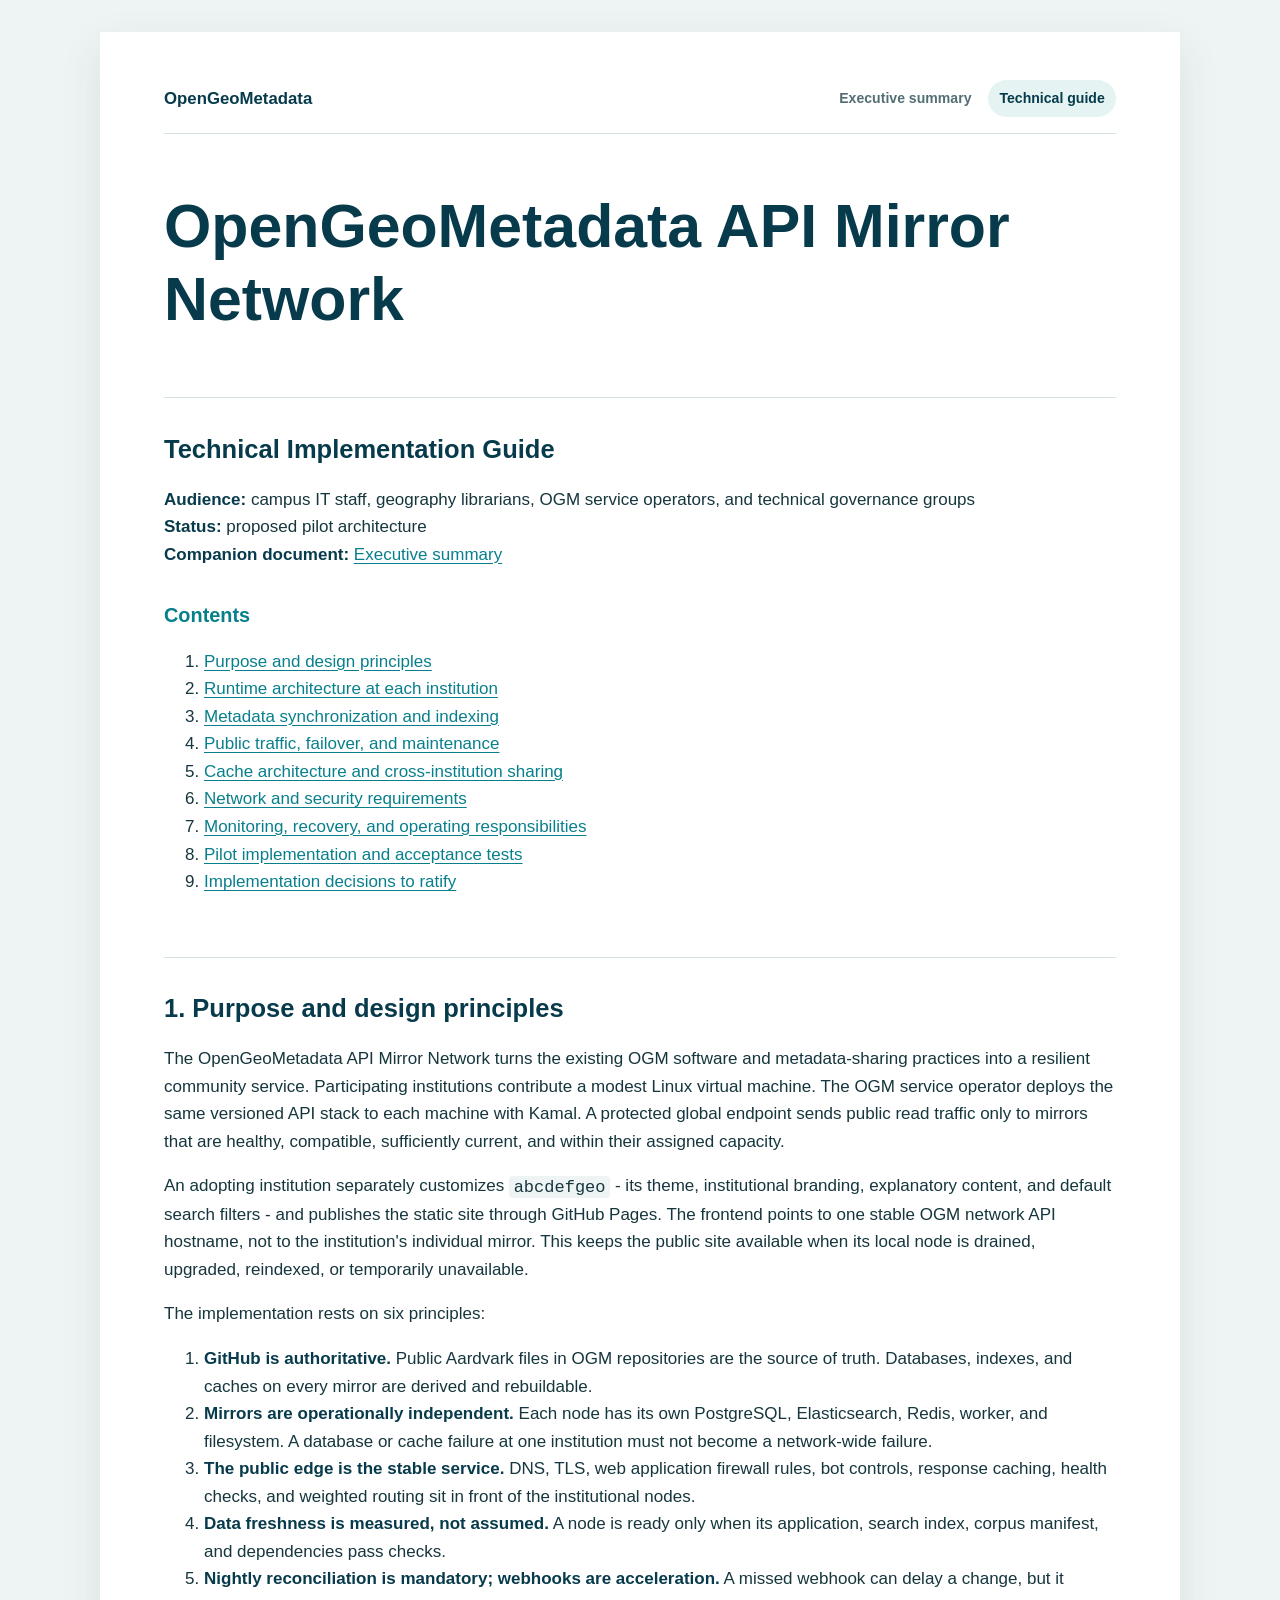
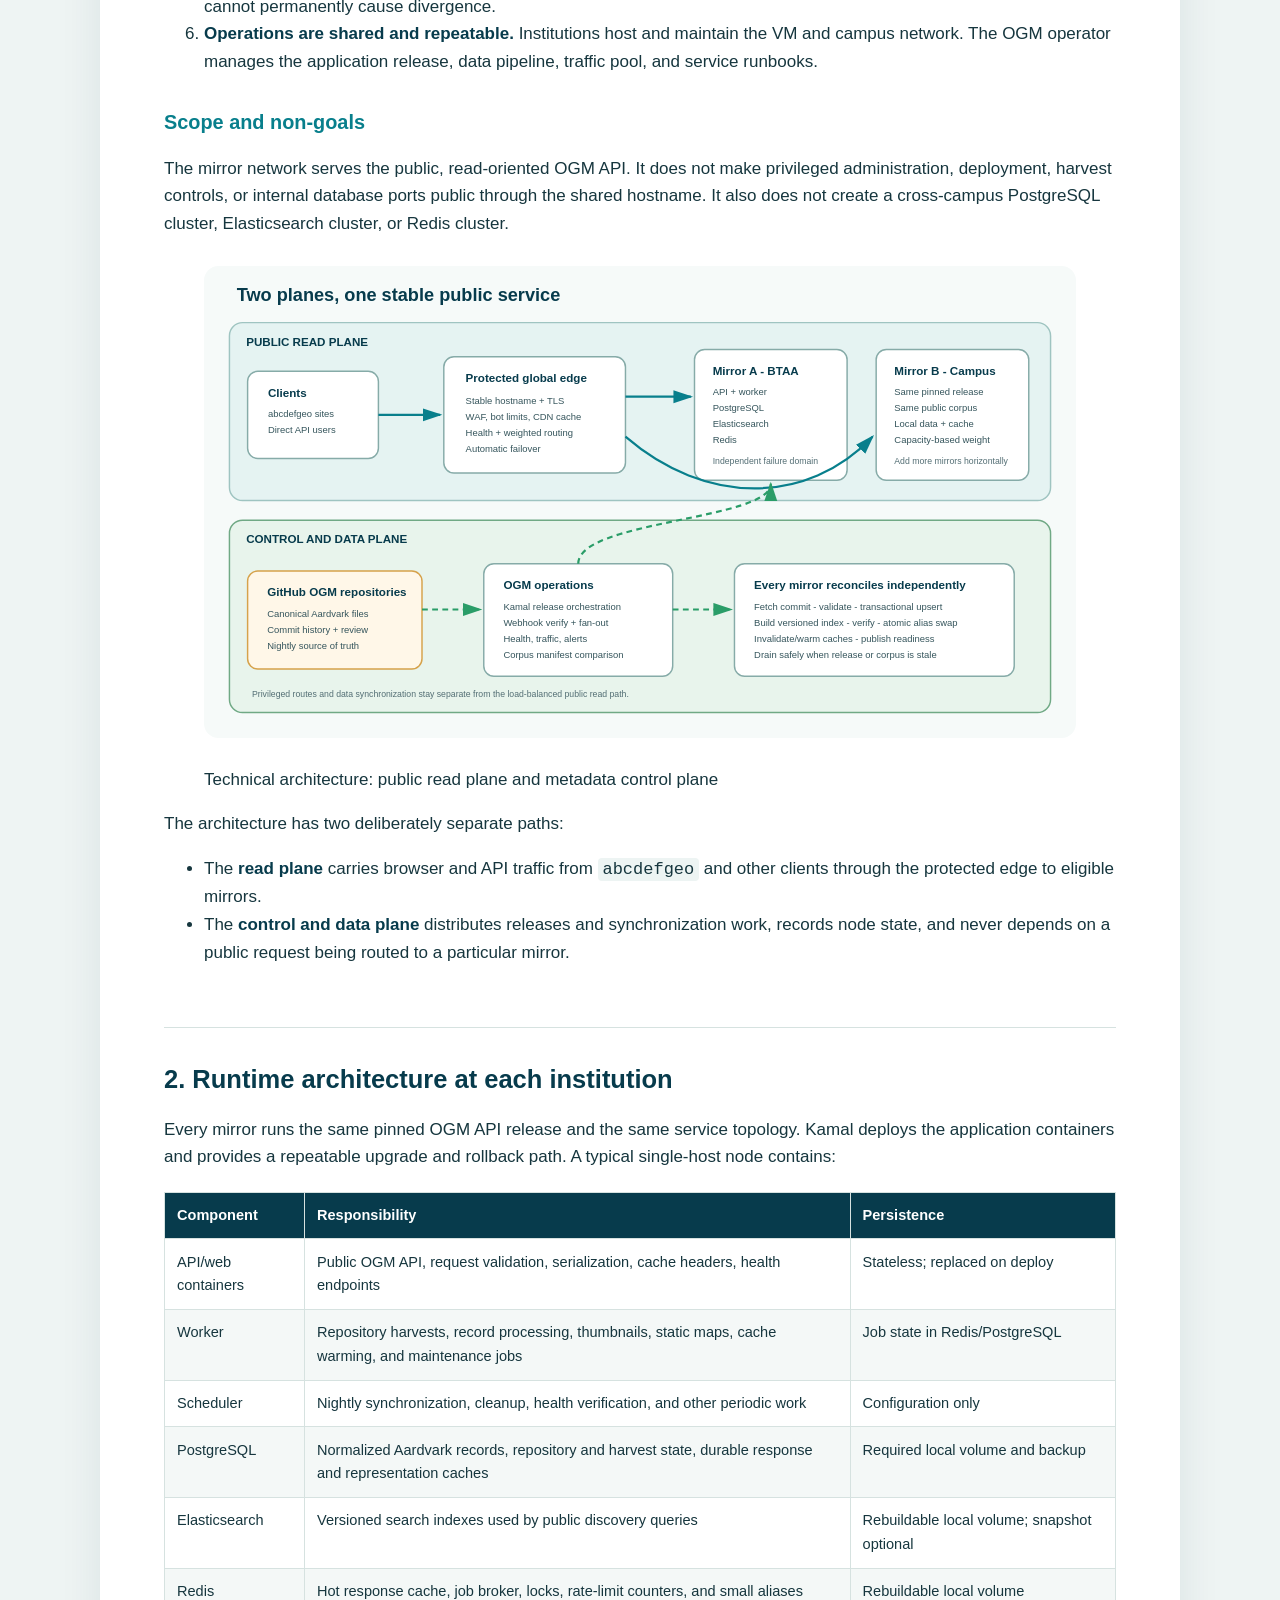
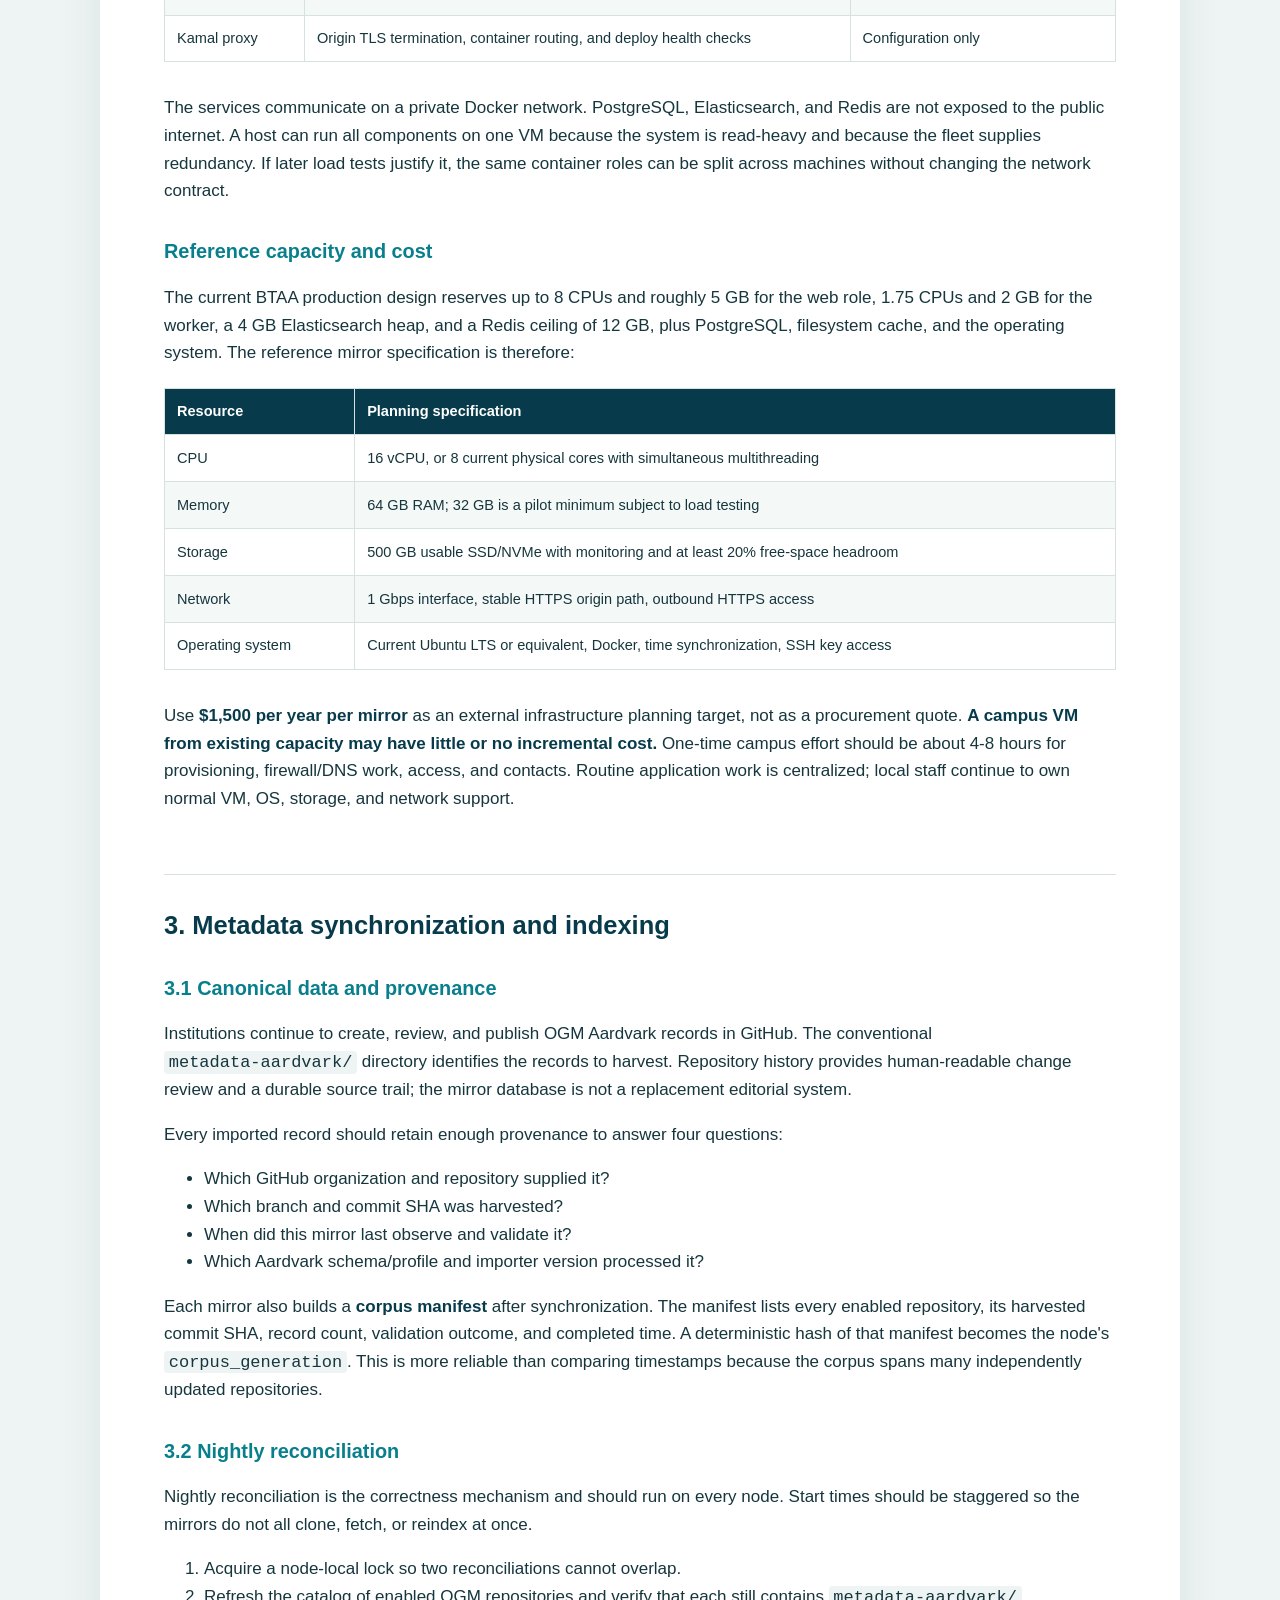
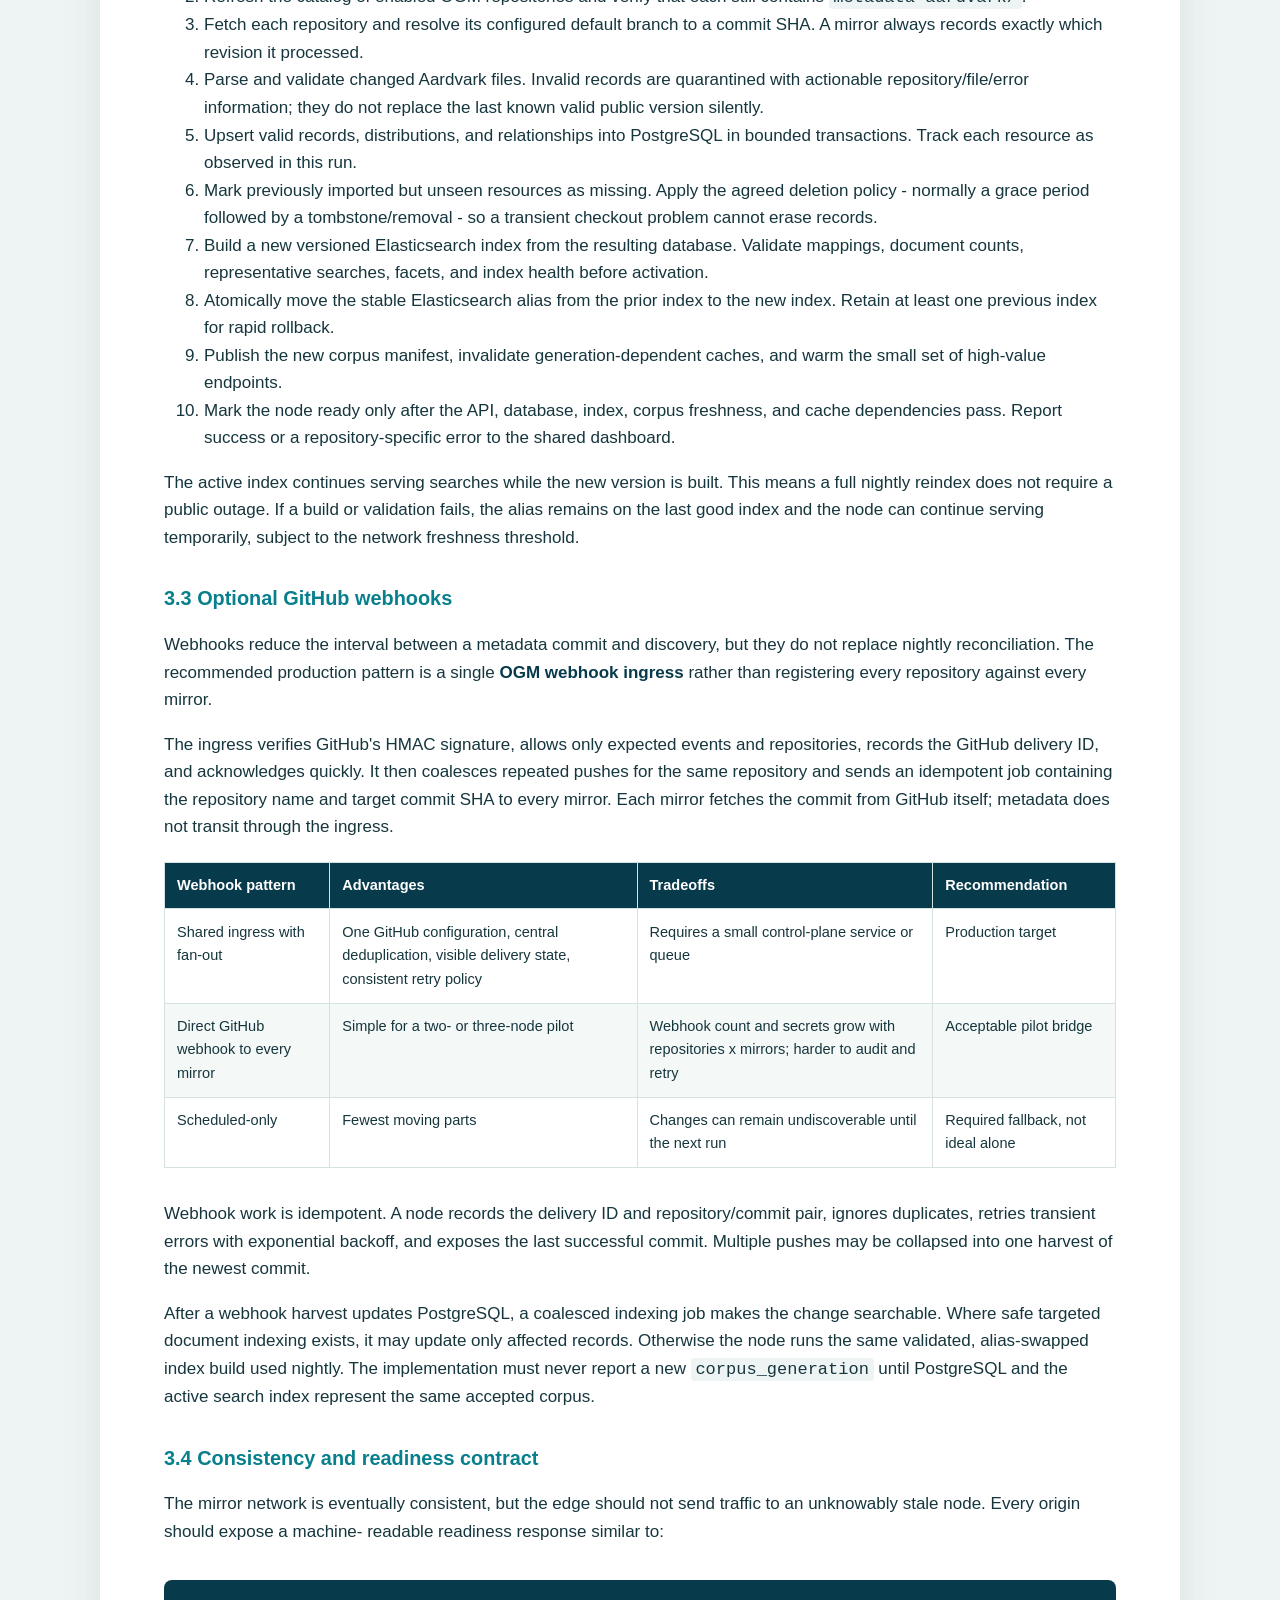
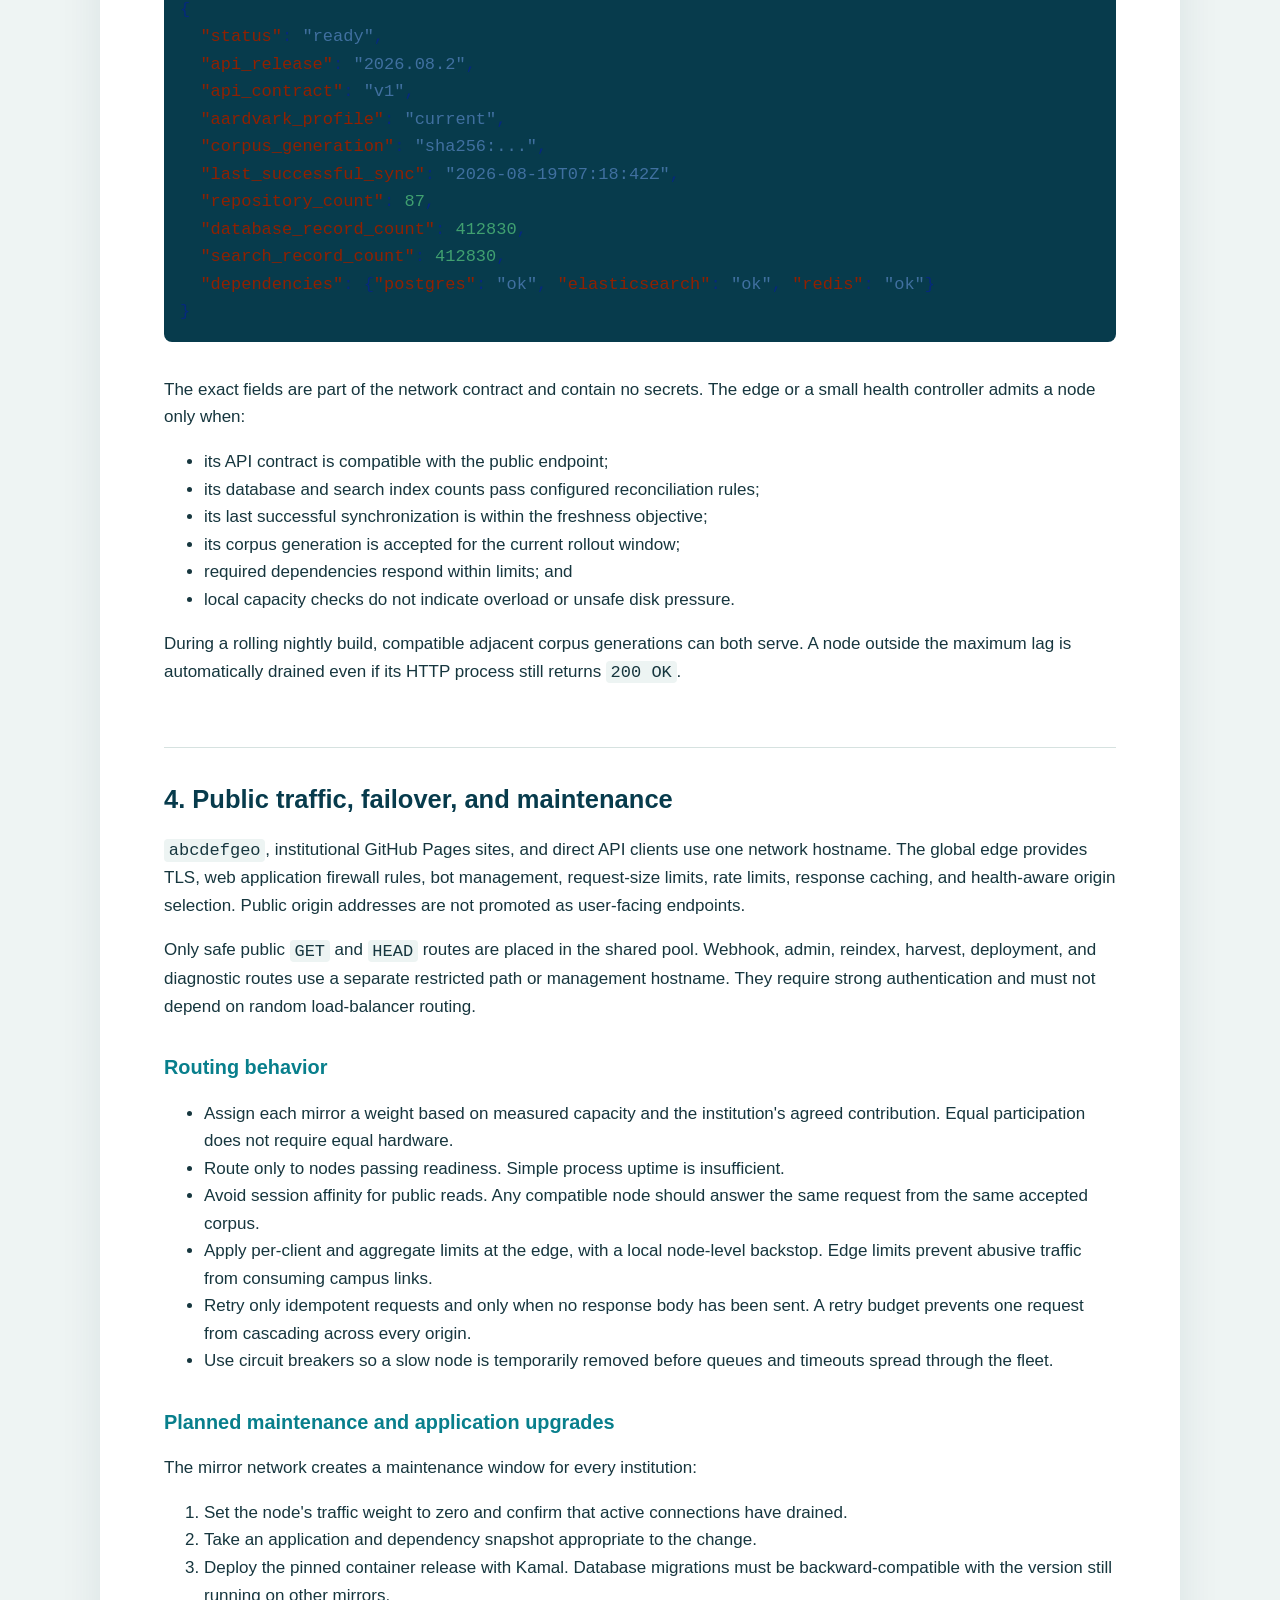
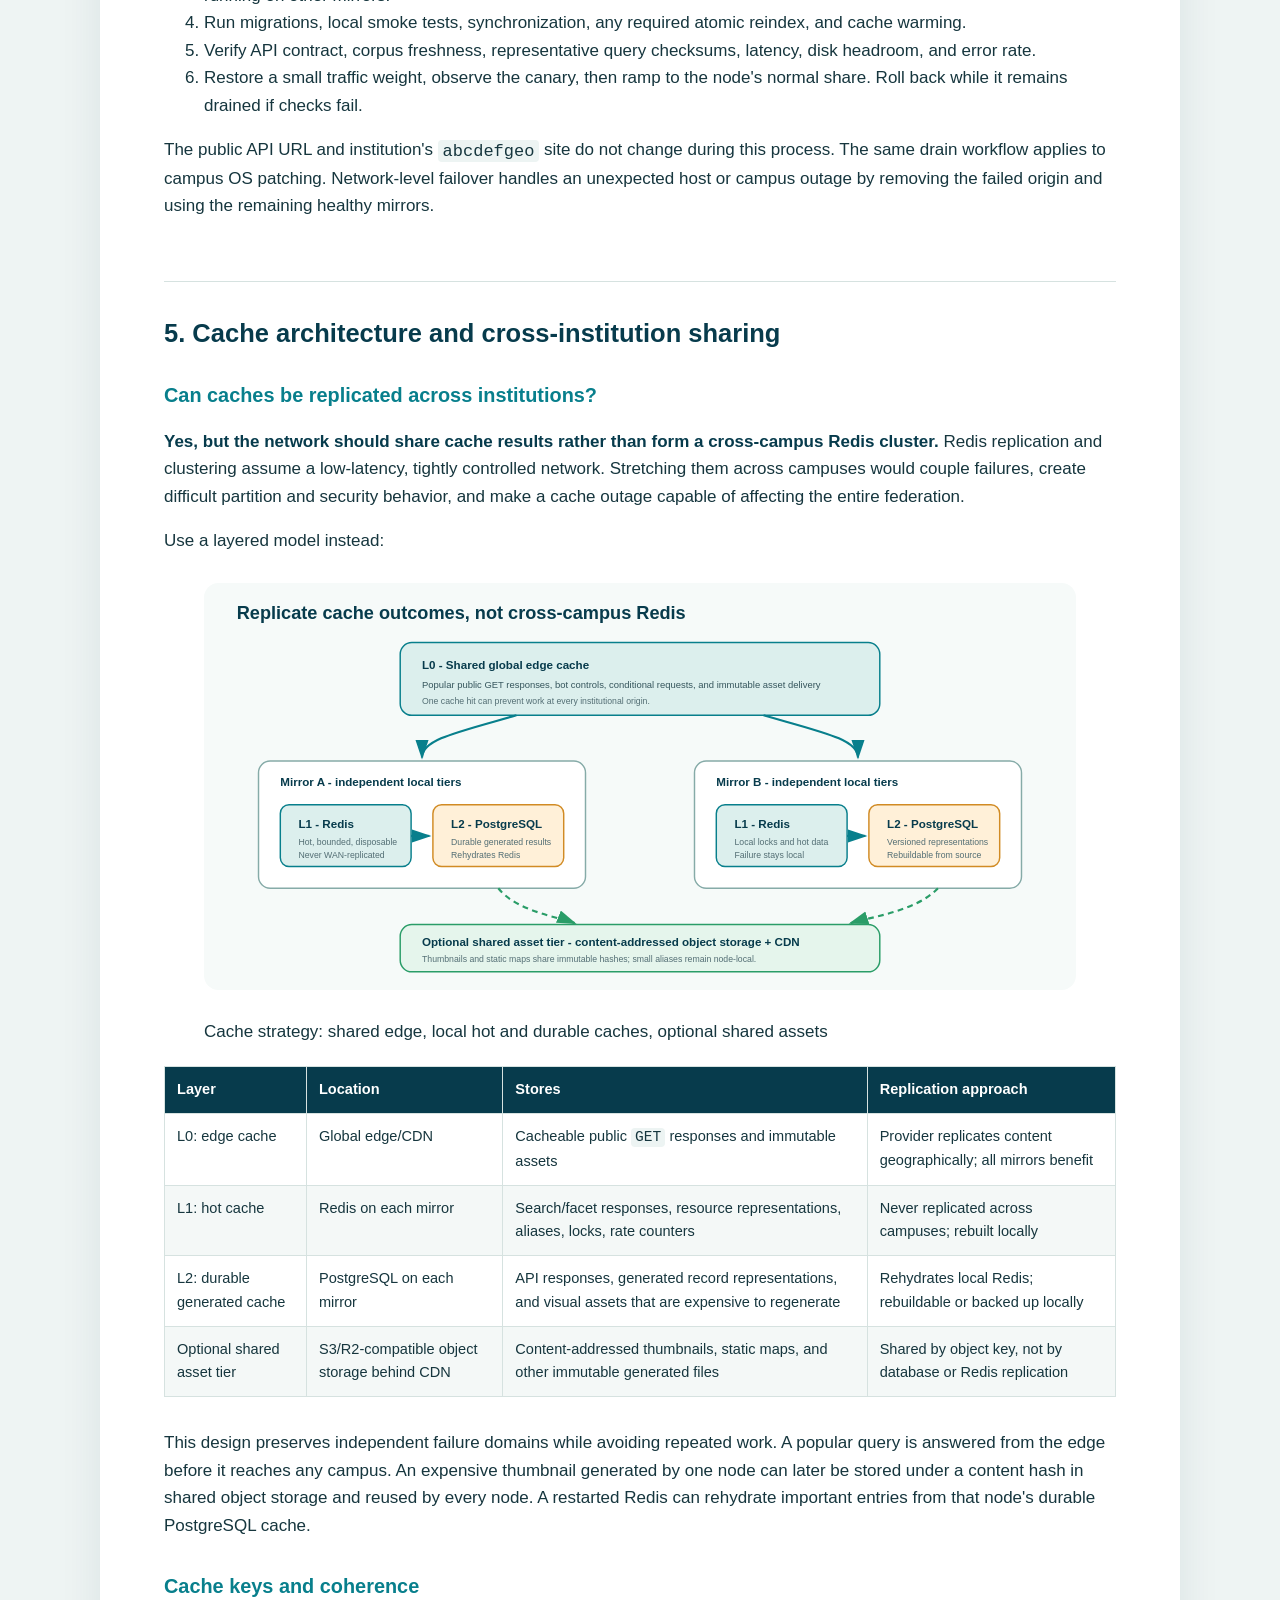
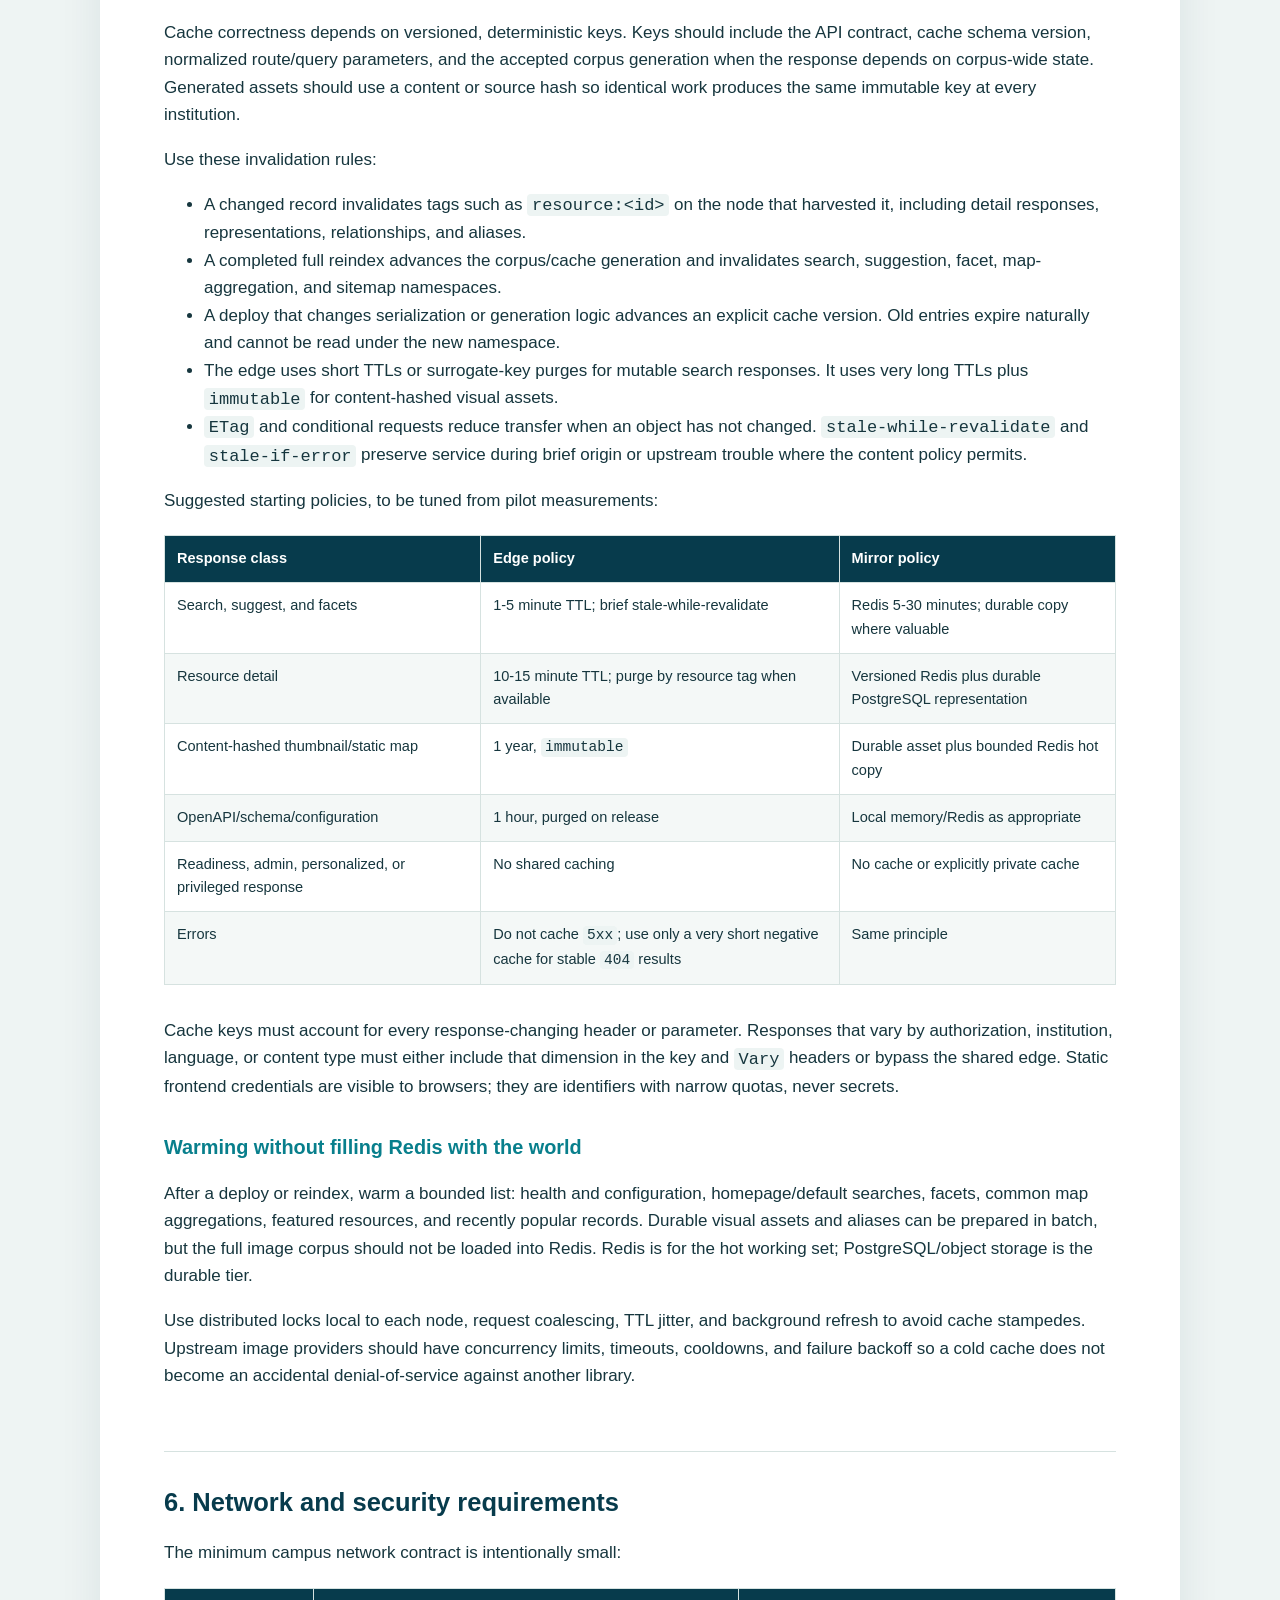
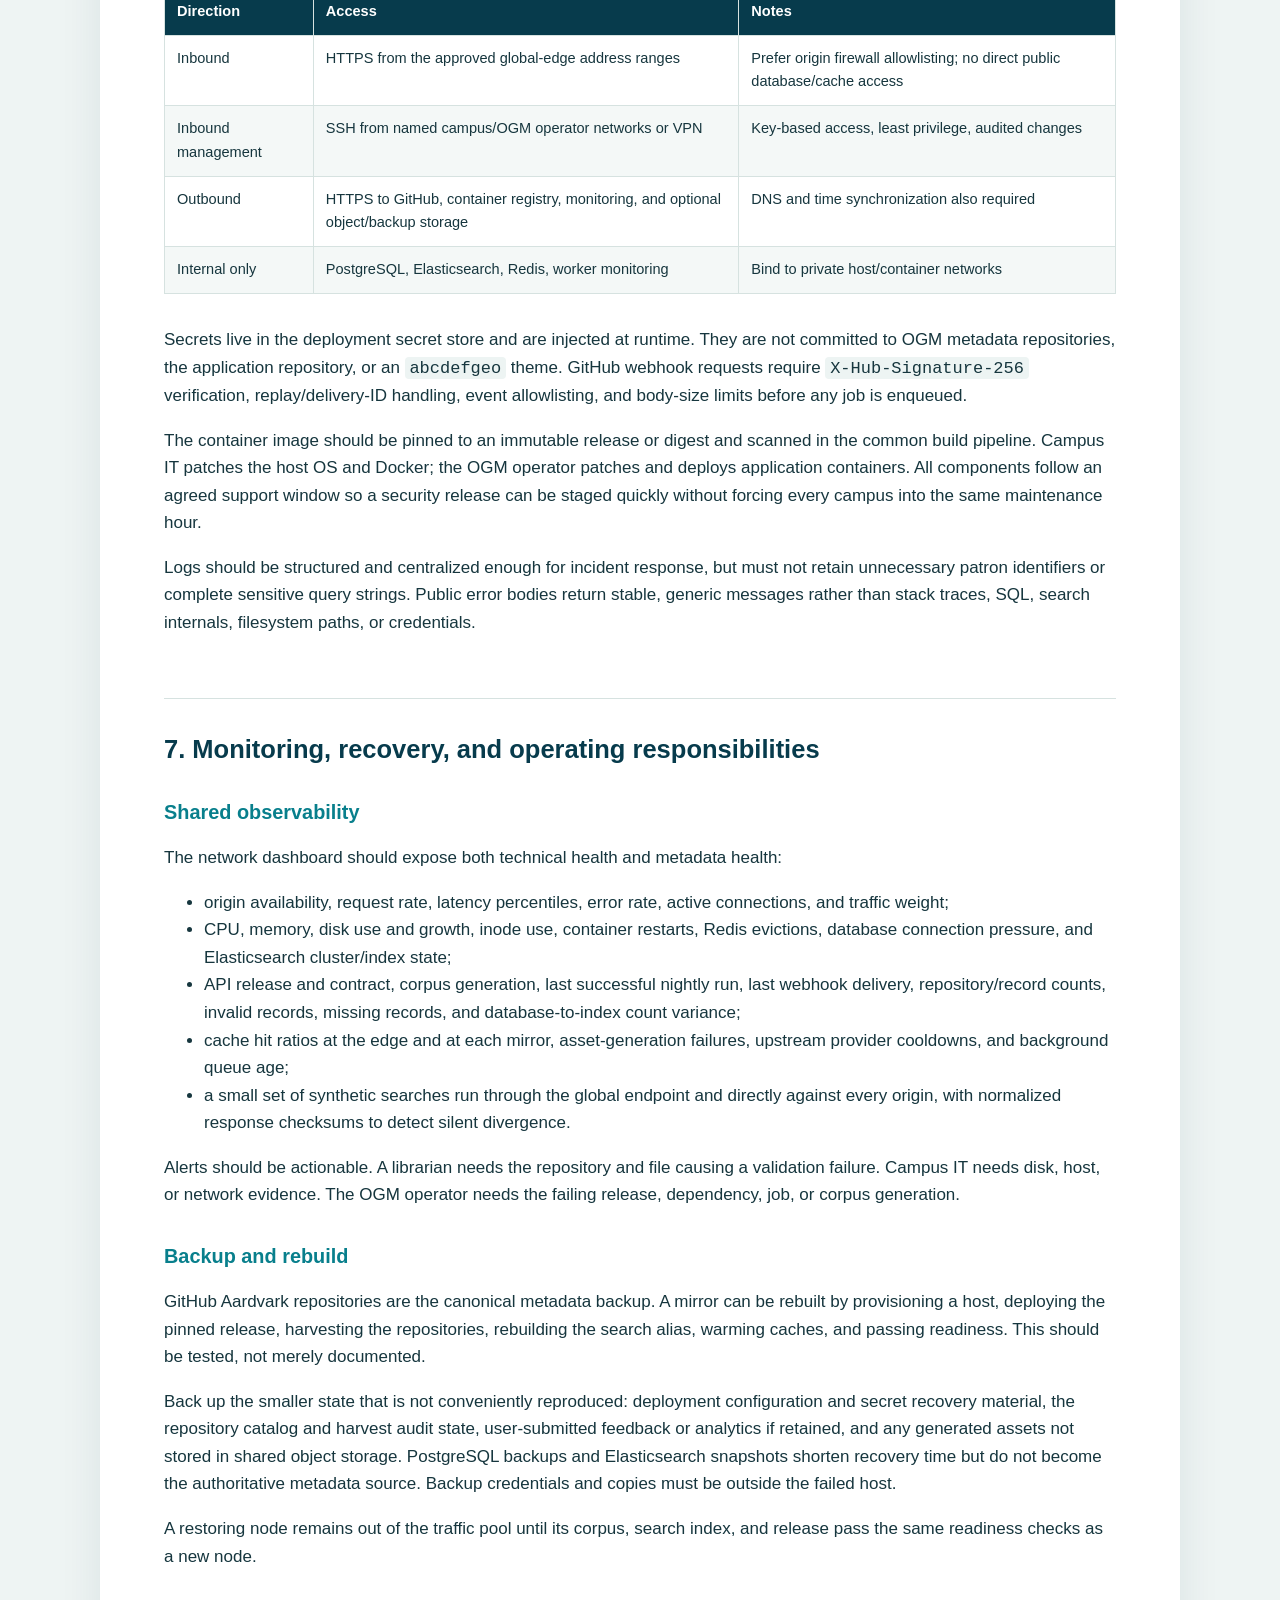
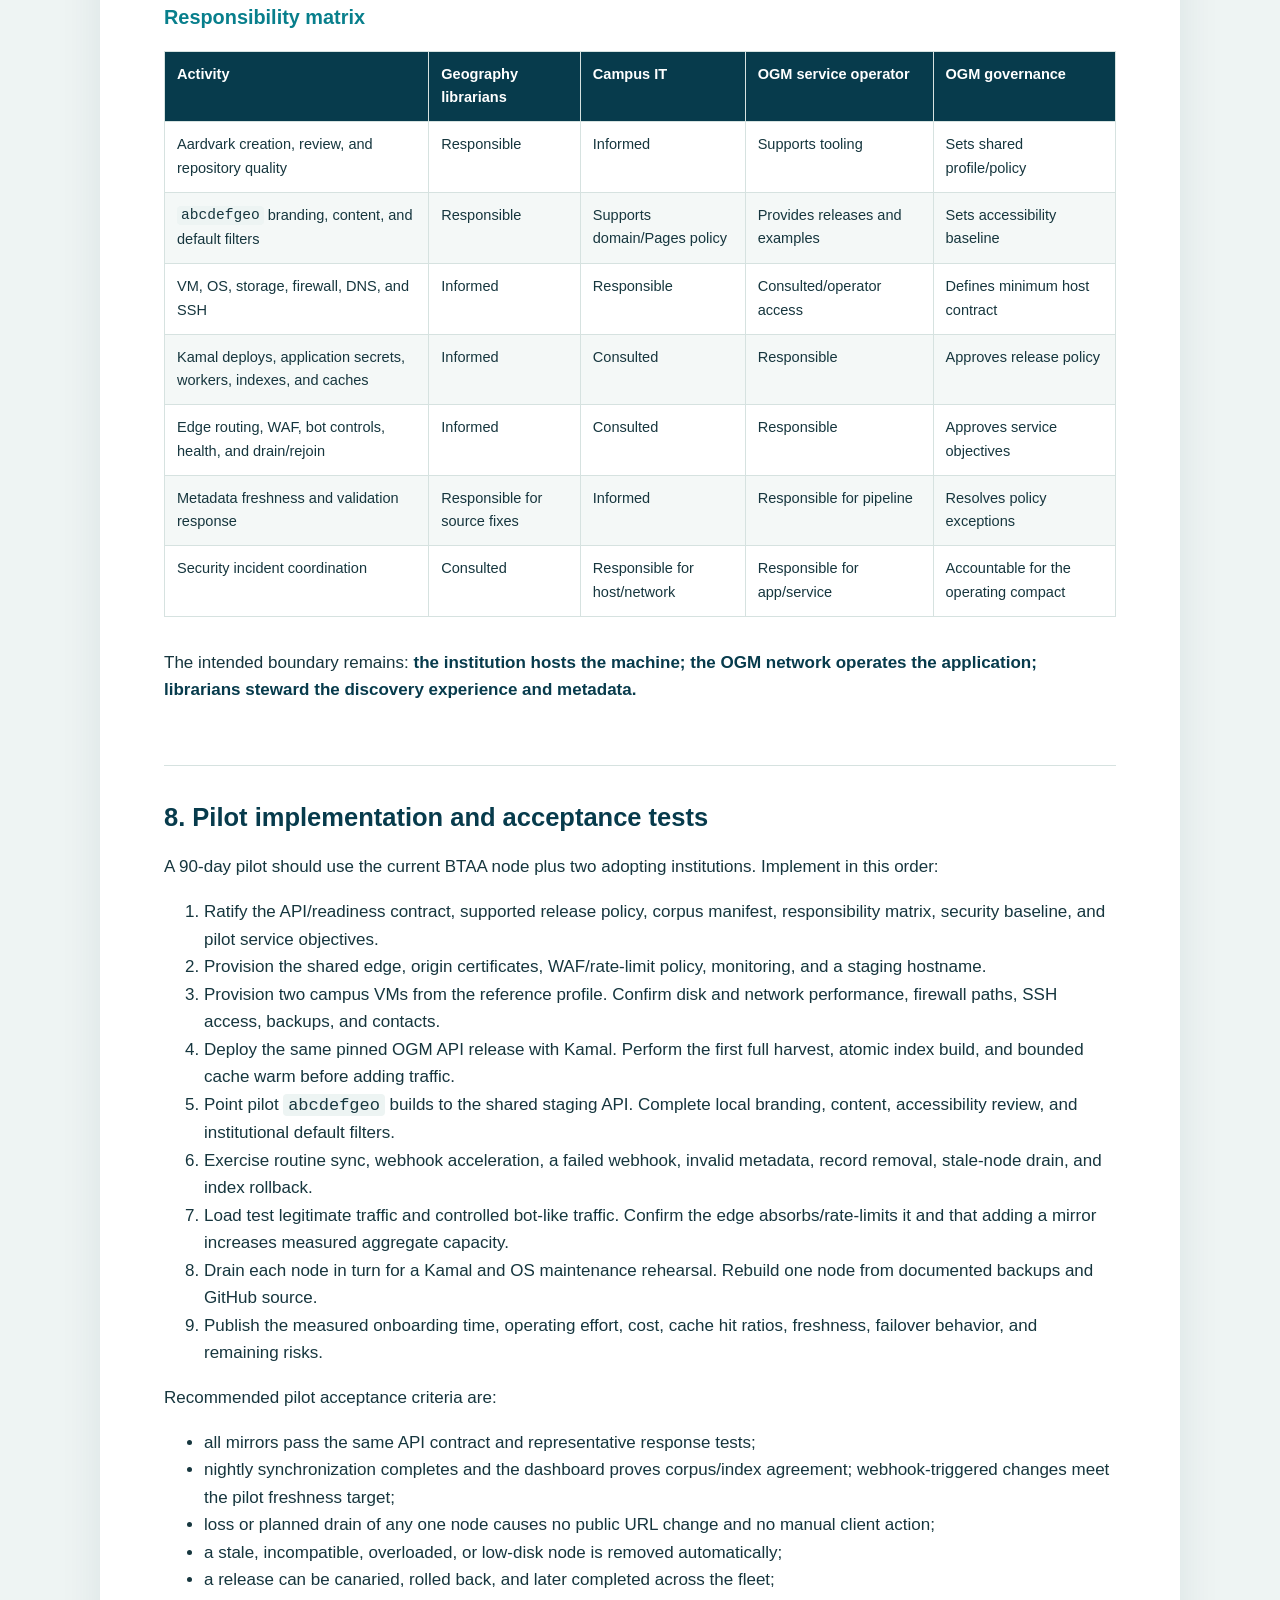
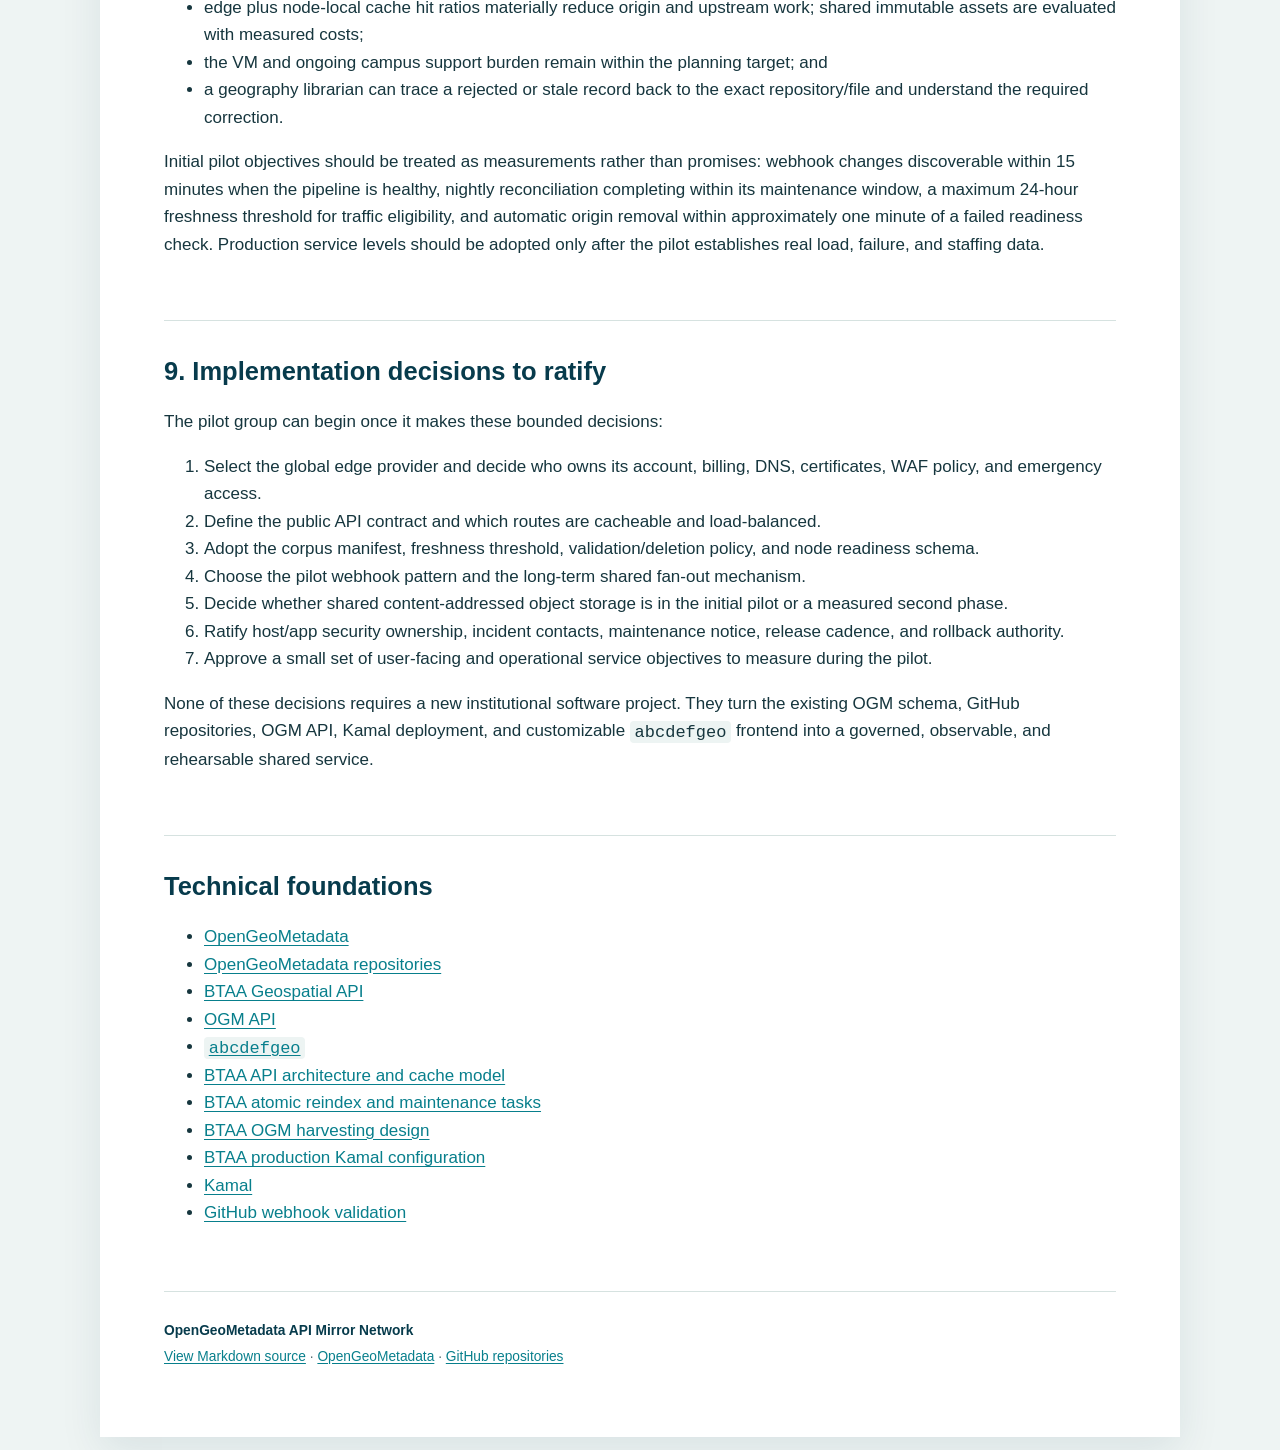
==== output/html/opengeometadata-api-mirror-network-technical-implementation.html @ a984c548 "Publish OGM mirror network proposal" ====
<!DOCTYPE html>
<html>
<head>
  <meta charset="utf-8">
  <meta name="generator" content="pandoc">
  <meta name="viewport" content="width=device-width, initial-scale=1.0, user-scalable=yes">
  <title>OpenGeoMetadata API Mirror Network - Technical Implementation Guide</title>
  <style type="text/css">code{white-space: pre;}</style>
  <style type="text/css">
div.sourceCode { overflow-x: auto; }
table.sourceCode, tr.sourceCode, td.lineNumbers, td.sourceCode {
  margin: 0; padding: 0; vertical-align: baseline; border: none; }
table.sourceCode { width: 100%; line-height: 100%; }
td.lineNumbers { text-align: right; padding-right: 4px; padding-left: 4px; color: #aaaaaa; border-right: 1px solid #aaaaaa; }
td.sourceCode { padding-left: 5px; }
code > span.kw { color: #007020; font-weight: bold; } /* Keyword */
code > span.dt { color: #902000; } /* DataType */
code > span.dv { color: #40a070; } /* DecVal */
code > span.bn { color: #40a070; } /* BaseN */
code > span.fl { color: #40a070; } /* Float */
code > span.ch { color: #4070a0; } /* Char */
code > span.st { color: #4070a0; } /* String */
code > span.co { color: #60a0b0; font-style: italic; } /* Comment */
code > span.ot { color: #007020; } /* Other */
code > span.al { color: #ff0000; font-weight: bold; } /* Alert */
code > span.fu { color: #06287e; } /* Function */
code > span.er { color: #ff0000; font-weight: bold; } /* Error */
code > span.wa { color: #60a0b0; font-weight: bold; font-style: italic; } /* Warning */
code > span.cn { color: #880000; } /* Constant */
code > span.sc { color: #4070a0; } /* SpecialChar */
code > span.vs { color: #4070a0; } /* VerbatimString */
code > span.ss { color: #bb6688; } /* SpecialString */
code > span.im { } /* Import */
code > span.va { color: #19177c; } /* Variable */
code > span.cf { color: #007020; font-weight: bold; } /* ControlFlow */
code > span.op { color: #666666; } /* Operator */
code > span.bu { } /* BuiltIn */
code > span.ex { } /* Extension */
code > span.pp { color: #bc7a00; } /* Preprocessor */
code > span.at { color: #7d9029; } /* Attribute */
code > span.do { color: #ba2121; font-style: italic; } /* Documentation */
code > span.an { color: #60a0b0; font-weight: bold; font-style: italic; } /* Annotation */
code > span.cv { color: #60a0b0; font-weight: bold; font-style: italic; } /* CommentVar */
code > span.in { color: #60a0b0; font-weight: bold; font-style: italic; } /* Information */
  </style>
  <link href="data:text/css;charset=utf-8,%3Aroot%20%7B%0A%2D%2Dogm%2Dnavy%3A%20%23073b4c%3B%0A%2D%2Dogm%2Dteal%3A%20%23087f8c%3B%0A%2D%2Dogm%2Dgreen%3A%20%232a9d68%3B%0A%2D%2Dogm%2Dgold%3A%20%23d18b24%3B%0A%2D%2Dogm%2Dink%3A%20%2316363e%3B%0A%2D%2Dogm%2Dmuted%3A%20%23536e74%3B%0A%2D%2Dogm%2Dpale%3A%20%23f4f8f7%3B%0A%2D%2Dogm%2Dborder%3A%20%23d6e2e0%3B%0A%7D%0A%2A%20%7B%20box%2Dsizing%3A%20border%2Dbox%3B%20%7D%0Ahtml%20%7B%20background%3A%20%23eef4f3%3B%20scroll%2Dbehavior%3A%20smooth%3B%20%7D%0Abody%20%7B%0Amax%2Dwidth%3A%201080px%3B%0Amargin%3A%202rem%20auto%3B%0Apadding%3A%20clamp%281%2E5rem%2C%205vw%2C%204rem%29%3B%0Abackground%3A%20white%3B%0Acolor%3A%20var%28%2D%2Dogm%2Dink%29%3B%0Afont%3A%2017px%2F1%2E62%20%2Dapple%2Dsystem%2C%20BlinkMacSystemFont%2C%20%22Segoe%20UI%22%2C%20sans%2Dserif%3B%0Abox%2Dshadow%3A%200%2014px%2040px%20rgba%287%2C%2059%2C%2076%2C%200%2E09%29%3B%0A%7D%0A%2Eskip%2Dlink%20%7B%0Aposition%3A%20absolute%3B%0Aleft%3A%20%2D9999px%3B%0Atop%3A%200%3B%0Az%2Dindex%3A%2010%3B%0Apadding%3A%200%2E75rem%201rem%3B%0Acolor%3A%20white%3B%0Abackground%3A%20var%28%2D%2Dogm%2Dnavy%29%3B%0A%7D%0A%2Eskip%2Dlink%3Afocus%20%7B%20left%3A%201rem%3B%20top%3A%201rem%3B%20%7D%0A%2Esite%2Dnav%20%7B%0Adisplay%3A%20flex%3B%0Aalign%2Ditems%3A%20center%3B%0Ajustify%2Dcontent%3A%20space%2Dbetween%3B%0Agap%3A%201rem%3B%0Amargin%3A%20%2D1rem%200%203%2E5rem%3B%0Apadding%2Dbottom%3A%201rem%3B%0Aborder%2Dbottom%3A%201px%20solid%20var%28%2D%2Dogm%2Dborder%29%3B%0A%7D%0A%2Esite%2Dbrand%20%7B%0Acolor%3A%20var%28%2D%2Dogm%2Dnavy%29%3B%0Afont%2Dsize%3A%201%2E05rem%3B%0Afont%2Dweight%3A%20800%3B%0Atext%2Ddecoration%3A%20none%3B%0A%7D%0A%2Esite%2Dnav%20nav%20%7B%20display%3A%20flex%3B%20flex%2Dwrap%3A%20wrap%3B%20gap%3A%200%2E35rem%3B%20%7D%0A%2Esite%2Dnav%20nav%20a%20%7B%0Apadding%3A%200%2E45rem%200%2E7rem%3B%0Aborder%2Dradius%3A%20999px%3B%0Acolor%3A%20var%28%2D%2Dogm%2Dmuted%29%3B%0Afont%2Dsize%3A%200%2E88rem%3B%0Afont%2Dweight%3A%20700%3B%0Atext%2Ddecoration%3A%20none%3B%0A%7D%0A%2Esite%2Dnav%20nav%20a%3Ahover%2C%0A%2Esite%2Dnav%20nav%20a%3Afocus%2Dvisible%2C%0A%2Esite%2Dnav%20nav%20a%2Eactive%20%7B%20color%3A%20var%28%2D%2Dogm%2Dnavy%29%3B%20background%3A%20%23e5f3f2%3B%20%7D%0Ah1%2C%20h2%2C%20h3%20%7B%20color%3A%20var%28%2D%2Dogm%2Dnavy%29%3B%20line%2Dheight%3A%201%2E2%3B%20%7D%0Ah1%20%7B%20font%2Dsize%3A%20clamp%282%2E2rem%2C%206vw%2C%203%2E8rem%29%3B%20margin%2Dbottom%3A%200%2E15em%3B%20%7D%0Ah2%20%7B%20border%2Dtop%3A%201px%20solid%20var%28%2D%2Dogm%2Dborder%29%3B%20padding%2Dtop%3A%201%2E4em%3B%20margin%2Dtop%3A%202%2E4em%3B%20%7D%0Ah3%20%7B%20color%3A%20var%28%2D%2Dogm%2Dteal%29%3B%20margin%2Dtop%3A%201%2E8em%3B%20%7D%0Aa%20%7B%20color%3A%20var%28%2D%2Dogm%2Dteal%29%3B%20text%2Dunderline%2Doffset%3A%200%2E15em%3B%20%7D%0Aimg%20%7B%20display%3A%20block%3B%20max%2Dwidth%3A%20100%25%3B%20height%3A%20auto%3B%20margin%3A%201%2E75rem%20auto%3B%20%7D%0Ablockquote%20%7B%0Amargin%3A%201%2E5rem%200%3B%0Apadding%3A%200%2E8rem%201%2E2rem%3B%0Aborder%2Dleft%3A%205px%20solid%20var%28%2D%2Dogm%2Dgreen%29%3B%0Abackground%3A%20var%28%2D%2Dogm%2Dpale%29%3B%0A%7D%0Atable%20%7B%20width%3A%20100%25%3B%20border%2Dcollapse%3A%20collapse%3B%20margin%3A%201%2E3rem%200%202rem%3B%20font%2Dsize%3A%200%2E91rem%3B%20%7D%0Ath%20%7B%20background%3A%20var%28%2D%2Dogm%2Dnavy%29%3B%20color%3A%20white%3B%20text%2Dalign%3A%20left%3B%20%7D%0Ath%2C%20td%20%7B%20padding%3A%200%2E7rem%200%2E75rem%3B%20border%3A%201px%20solid%20var%28%2D%2Dogm%2Dborder%29%3B%20vertical%2Dalign%3A%20top%3B%20%7D%0Atbody%20tr%3Anth%2Dchild%28even%29%20%7B%20background%3A%20var%28%2D%2Dogm%2Dpale%29%3B%20%7D%0Acode%20%7B%20background%3A%20%23edf4f3%3B%20border%2Dradius%3A%204px%3B%20padding%3A%200%2E1em%200%2E28em%3B%20%7D%0Apre%20%7B%20overflow%2Dx%3A%20auto%3B%20padding%3A%201rem%3B%20color%3A%20%23eef8f7%3B%20background%3A%20var%28%2D%2Dogm%2Dnavy%29%3B%20border%2Dradius%3A%208px%3B%20%7D%0Apre%20code%20%7B%20background%3A%20transparent%3B%20padding%3A%200%3B%20%7D%0Astrong%20%7B%20color%3A%20var%28%2D%2Dogm%2Dnavy%29%3B%20%7D%0Ahr%20%7B%20border%3A%200%3B%20border%2Dtop%3A%201px%20solid%20var%28%2D%2Dogm%2Dborder%29%3B%20%7D%0A%2Esite%2Dfooter%20%7B%0Amargin%2Dtop%3A%204rem%3B%0Apadding%2Dtop%3A%201%2E5rem%3B%0Aborder%2Dtop%3A%201px%20solid%20var%28%2D%2Dogm%2Dborder%29%3B%0Acolor%3A%20var%28%2D%2Dogm%2Dmuted%29%3B%0Afont%2Dsize%3A%200%2E86rem%3B%0A%7D%0A%2Esite%2Dfooter%20p%20%7B%20margin%3A%200%2E25rem%200%3B%20%7D%0A%2Ehome%2Dpage%20%7B%20overflow%2Dx%3A%20hidden%3B%20%7D%0A%2Ehome%2Dpage%20h1%20%7B%20max%2Dwidth%3A%20900px%3B%20font%2Dsize%3A%20clamp%282%2E7rem%2C%207vw%2C%205%2E4rem%29%3B%20letter%2Dspacing%3A%20%2D0%2E04em%3B%20%7D%0A%2Ehome%2Dpage%20h2%20%7B%20margin%2Dtop%3A%203%2E5rem%3B%20%7D%0A%2Eeyebrow%20%7B%0Amargin%3A%200%200%200%2E8rem%3B%0Acolor%3A%20var%28%2D%2Dogm%2Dteal%29%3B%0Afont%2Dsize%3A%200%2E78rem%3B%0Afont%2Dweight%3A%20800%3B%0Aletter%2Dspacing%3A%200%2E12em%3B%0Atext%2Dtransform%3A%20uppercase%3B%0A%7D%0A%2Elede%20%7B%20max%2Dwidth%3A%20820px%3B%20color%3A%20var%28%2D%2Dogm%2Dmuted%29%3B%20font%2Dsize%3A%20clamp%281%2E12rem%2C%202%2E4vw%2C%201%2E42rem%29%3B%20%7D%0A%2Ehero%2Dactions%20%7B%20display%3A%20flex%3B%20flex%2Dwrap%3A%20wrap%3B%20gap%3A%200%2E75rem%3B%20margin%3A%201%2E8rem%200%202%2E5rem%3B%20%7D%0A%2Ebutton%20%7B%0Adisplay%3A%20inline%2Dblock%3B%0Apadding%3A%200%2E72rem%201rem%3B%0Aborder%3A%201px%20solid%20var%28%2D%2Dogm%2Dteal%29%3B%0Aborder%2Dradius%3A%208px%3B%0Acolor%3A%20var%28%2D%2Dogm%2Dteal%29%3B%0Afont%2Dweight%3A%20750%3B%0Atext%2Ddecoration%3A%20none%3B%0A%7D%0A%2Ebutton%2Eprimary%20%7B%20color%3A%20white%3B%20background%3A%20var%28%2D%2Dogm%2Dteal%29%3B%20%7D%0A%2Ebutton%3Ahover%2C%20%2Ebutton%3Afocus%2Dvisible%20%7B%20transform%3A%20translateY%28%2D1px%29%3B%20box%2Dshadow%3A%200%206px%2016px%20rgba%287%2C%2059%2C%2076%2C%200%2E12%29%3B%20%7D%0A%2Ehero%2Darchitecture%20%7B%0Awidth%3A%20100%25%3B%0Amargin%3A%202rem%200%3B%0Apadding%3A%201rem%3B%0Aborder%3A%201px%20solid%20var%28%2D%2Dogm%2Dborder%29%3B%0Aborder%2Dradius%3A%2018px%3B%0Abackground%3A%20var%28%2D%2Dogm%2Dpale%29%3B%0A%7D%0A%2Ecard%2Dgrid%20%7B%0Adisplay%3A%20grid%3B%0Agrid%2Dtemplate%2Dcolumns%3A%20repeat%282%2C%20minmax%280%2C%201fr%29%29%3B%0Agap%3A%201%2E25rem%3B%0Amargin%3A%201%2E5rem%200%3B%0A%7D%0A%2Edocument%2Dcard%20%7B%0Adisplay%3A%20flex%3B%0Aflex%2Ddirection%3A%20column%3B%0Amin%2Dheight%3A%20260px%3B%0Apadding%3A%201%2E4rem%3B%0Aborder%3A%201px%20solid%20var%28%2D%2Dogm%2Dborder%29%3B%0Aborder%2Dradius%3A%2014px%3B%0Abackground%3A%20var%28%2D%2Dogm%2Dpale%29%3B%0A%7D%0A%2Edocument%2Dcard%3Anth%2Dchild%282%29%20%7B%20background%3A%20%23e5f3f2%3B%20%7D%0A%2Edocument%2Dcard%20h3%20%7B%20margin%3A%200%2E4rem%200%200%2E7rem%3B%20font%2Dsize%3A%201%2E35rem%3B%20%7D%0A%2Edocument%2Dcard%20p%20%7B%20margin%2Dtop%3A%200%3B%20%7D%0A%2Edocument%2Dcard%20%2Ecard%2Dactions%20%7B%20display%3A%20flex%3B%20flex%2Dwrap%3A%20wrap%3B%20gap%3A%200%2E7rem%3B%20margin%2Dtop%3A%20auto%3B%20%7D%0A%2Edocument%2Dcard%20%2Ecard%2Dactions%20a%20%7B%20font%2Dweight%3A%20750%3B%20%7D%0A%2Eprinciples%20%7B%0Adisplay%3A%20grid%3B%0Agrid%2Dtemplate%2Dcolumns%3A%20repeat%283%2C%20minmax%280%2C%201fr%29%29%3B%0Agap%3A%201rem%3B%0Apadding%3A%200%3B%0Alist%2Dstyle%3A%20none%3B%0A%7D%0A%2Eprinciples%20li%20%7B%20padding%3A%201rem%3B%20border%2Dtop%3A%204px%20solid%20var%28%2D%2Dogm%2Dgreen%29%3B%20background%3A%20var%28%2D%2Dogm%2Dpale%29%3B%20%7D%0A%2Eprinciples%20strong%20%7B%20display%3A%20block%3B%20margin%2Dbottom%3A%200%2E35rem%3B%20%7D%0A%40media%20%28max%2Dwidth%3A%20720px%29%20%7B%0Ahtml%20%7B%20background%3A%20white%3B%20%7D%0Abody%20%7B%20margin%3A%200%3B%20padding%3A%201%2E2rem%3B%20box%2Dshadow%3A%20none%3B%20font%2Dsize%3A%2016px%3B%20%7D%0Atable%20%7B%20display%3A%20block%3B%20overflow%2Dx%3A%20auto%3B%20%7D%0A%2Esite%2Dnav%20%7B%20align%2Ditems%3A%20flex%2Dstart%3B%20flex%2Ddirection%3A%20column%3B%20margin%2Dtop%3A%200%3B%20%7D%0A%2Ecard%2Dgrid%2C%20%2Eprinciples%20%7B%20grid%2Dtemplate%2Dcolumns%3A%201fr%3B%20%7D%0A%7D%0A%40media%20print%20%7B%0A%40page%20%7B%20margin%3A%200%2E65in%3B%20%7D%0Ahtml%20%7B%20background%3A%20white%3B%20%7D%0Abody%20%7B%20max%2Dwidth%3A%20none%3B%20margin%3A%200%3B%20padding%3A%200%3B%20box%2Dshadow%3A%20none%3B%20font%2Dsize%3A%209%2E5pt%3B%20line%2Dheight%3A%201%2E35%3B%20%7D%0Ah1%20%7B%20font%2Dsize%3A%2026pt%3B%20%7D%0Ah2%20%7B%20break%2Dbefore%3A%20auto%3B%20break%2Dafter%3A%20avoid%3B%20margin%2Dtop%3A%201%2E5em%3B%20%7D%0Ah3%2C%20table%2C%20img%2C%20pre%20%7B%20break%2Dinside%3A%20avoid%3B%20%7D%0Aa%20%7B%20color%3A%20inherit%3B%20text%2Ddecoration%3A%20none%3B%20%7D%0A%2Esite%2Dnav%2C%20%2Eskip%2Dlink%2C%20%2Ehero%2Dactions%2C%20%2Esite%2Dfooter%20%7B%20display%3A%20none%3B%20%7D%0A%7D%0A" rel="stylesheet">
  <meta name="description" content="Implementation details for institutional OGM API mirrors, GitHub metadata synchronization, indexing, caching, failover, security, and operations.">
  <meta name="ogm-source-sha256" content="73d7baa836ae718c4632d6bf7e1d37241d43b0a931eb7b02bf070fed6237a809">
  <meta property="og:title" content="OpenGeoMetadata API Mirror Network - Technical Implementation Guide">
  <meta property="og:description" content="Implementation details for institutional OGM API mirrors, GitHub metadata synchronization, indexing, caching, failover, security, and operations.">
  <link rel="icon" href="[data-uri]" type="image/svg+xml">
</head>
<body class="document-page">
<a class="skip-link" href="#main-content">Skip to content</a>
<header class="site-nav" aria-label="Site header">
  <a class="site-brand" href="../../index.html">OpenGeoMetadata</a>
  <nav aria-label="Primary navigation">
    <a href="opengeometadata-mirror-network-executive-summary.html">Executive summary</a>
    <a class="active" aria-current="page" href="opengeometadata-api-mirror-network-technical-implementation.html">Technical guide</a>
  </nav>
</header>
<main id="main-content">
<h1 id="opengeometadata-api-mirror-network">OpenGeoMetadata API Mirror Network</h1>
<h2 id="technical-implementation-guide">Technical Implementation Guide</h2>
<p><strong>Audience:</strong> campus IT staff, geography librarians, OGM service operators, and technical governance groups<br> <strong>Status:</strong> proposed pilot architecture<br> <strong>Companion document:</strong> <a href="opengeometadata-mirror-network-executive-summary.html">Executive summary</a></p>
<h3 id="contents">Contents</h3>
<ol type="1">
<li><a href="#purpose-and-design-principles">Purpose and design principles</a></li>
<li><a href="#runtime-architecture-at-each-institution">Runtime architecture at each institution</a></li>
<li><a href="#metadata-synchronization-and-indexing">Metadata synchronization and indexing</a></li>
<li><a href="#public-traffic-failover-and-maintenance">Public traffic, failover, and maintenance</a></li>
<li><a href="#cache-architecture-and-cross-institution-sharing">Cache architecture and cross-institution sharing</a></li>
<li><a href="#network-and-security-requirements">Network and security requirements</a></li>
<li><a href="#monitoring-recovery-and-operating-responsibilities">Monitoring, recovery, and operating responsibilities</a></li>
<li><a href="#pilot-implementation-and-acceptance-tests">Pilot implementation and acceptance tests</a></li>
<li><a href="#implementation-decisions-to-ratify">Implementation decisions to ratify</a></li>
</ol>
<h2 id="purpose-and-design-principles">1. Purpose and design principles</h2>
<p>The OpenGeoMetadata API Mirror Network turns the existing OGM software and metadata-sharing practices into a resilient community service. Participating institutions contribute a modest Linux virtual machine. The OGM service operator deploys the same versioned API stack to each machine with Kamal. A protected global endpoint sends public read traffic only to mirrors that are healthy, compatible, sufficiently current, and within their assigned capacity.</p>
<p>An adopting institution separately customizes <code>abcdefgeo</code> - its theme, institutional branding, explanatory content, and default search filters - and publishes the static site through GitHub Pages. The frontend points to one stable OGM network API hostname, not to the institution's individual mirror. This keeps the public site available when its local node is drained, upgraded, reindexed, or temporarily unavailable.</p>
<p>The implementation rests on six principles:</p>
<ol type="1">
<li><strong>GitHub is authoritative.</strong> Public Aardvark files in OGM repositories are the source of truth. Databases, indexes, and caches on every mirror are derived and rebuildable.</li>
<li><strong>Mirrors are operationally independent.</strong> Each node has its own PostgreSQL, Elasticsearch, Redis, worker, and filesystem. A database or cache failure at one institution must not become a network-wide failure.</li>
<li><strong>The public edge is the stable service.</strong> DNS, TLS, web application firewall rules, bot controls, response caching, health checks, and weighted routing sit in front of the institutional nodes.</li>
<li><strong>Data freshness is measured, not assumed.</strong> A node is ready only when its application, search index, corpus manifest, and dependencies pass checks.</li>
<li><strong>Nightly reconciliation is mandatory; webhooks are acceleration.</strong> A missed webhook can delay a change, but it cannot permanently cause divergence.</li>
<li><strong>Operations are shared and repeatable.</strong> Institutions host and maintain the VM and campus network. The OGM operator manages the application release, data pipeline, traffic pool, and service runbooks.</li>
</ol>
<h3 id="scope-and-non-goals">Scope and non-goals</h3>
<p>The mirror network serves the public, read-oriented OGM API. It does not make privileged administration, deployment, harvest controls, or internal database ports public through the shared hostname. It also does not create a cross-campus PostgreSQL cluster, Elasticsearch cluster, or Redis cluster.</p>
<figure>
<img src="[data-uri]" alt="Technical architecture: public read plane and metadata control plane" /><figcaption>Technical architecture: public read plane and metadata control plane</figcaption>
</figure>
<p>The architecture has two deliberately separate paths:</p>
<ul>
<li>The <strong>read plane</strong> carries browser and API traffic from <code>abcdefgeo</code> and other clients through the protected edge to eligible mirrors.</li>
<li>The <strong>control and data plane</strong> distributes releases and synchronization work, records node state, and never depends on a public request being routed to a particular mirror.</li>
</ul>
<h2 id="runtime-architecture-at-each-institution">2. Runtime architecture at each institution</h2>
<p>Every mirror runs the same pinned OGM API release and the same service topology. Kamal deploys the application containers and provides a repeatable upgrade and rollback path. A typical single-host node contains:</p>
<table>
<thead>
<tr class="header">
<th style="text-align: left;">Component</th>
<th style="text-align: left;">Responsibility</th>
<th style="text-align: left;">Persistence</th>
</tr>
</thead>
<tbody>
<tr class="odd">
<td style="text-align: left;">API/web containers</td>
<td style="text-align: left;">Public OGM API, request validation, serialization, cache headers, health endpoints</td>
<td style="text-align: left;">Stateless; replaced on deploy</td>
</tr>
<tr class="even">
<td style="text-align: left;">Worker</td>
<td style="text-align: left;">Repository harvests, record processing, thumbnails, static maps, cache warming, and maintenance jobs</td>
<td style="text-align: left;">Job state in Redis/PostgreSQL</td>
</tr>
<tr class="odd">
<td style="text-align: left;">Scheduler</td>
<td style="text-align: left;">Nightly synchronization, cleanup, health verification, and other periodic work</td>
<td style="text-align: left;">Configuration only</td>
</tr>
<tr class="even">
<td style="text-align: left;">PostgreSQL</td>
<td style="text-align: left;">Normalized Aardvark records, repository and harvest state, durable response and representation caches</td>
<td style="text-align: left;">Required local volume and backup</td>
</tr>
<tr class="odd">
<td style="text-align: left;">Elasticsearch</td>
<td style="text-align: left;">Versioned search indexes used by public discovery queries</td>
<td style="text-align: left;">Rebuildable local volume; snapshot optional</td>
</tr>
<tr class="even">
<td style="text-align: left;">Redis</td>
<td style="text-align: left;">Hot response cache, job broker, locks, rate-limit counters, and small aliases</td>
<td style="text-align: left;">Rebuildable local volume</td>
</tr>
<tr class="odd">
<td style="text-align: left;">Kamal proxy</td>
<td style="text-align: left;">Origin TLS termination, container routing, and deploy health checks</td>
<td style="text-align: left;">Configuration only</td>
</tr>
</tbody>
</table>
<p>The services communicate on a private Docker network. PostgreSQL, Elasticsearch, and Redis are not exposed to the public internet. A host can run all components on one VM because the system is read-heavy and because the fleet supplies redundancy. If later load tests justify it, the same container roles can be split across machines without changing the network contract.</p>
<h3 id="reference-capacity-and-cost">Reference capacity and cost</h3>
<p>The current BTAA production design reserves up to 8 CPUs and roughly 5 GB for the web role, 1.75 CPUs and 2 GB for the worker, a 4 GB Elasticsearch heap, and a Redis ceiling of 12 GB, plus PostgreSQL, filesystem cache, and the operating system. The reference mirror specification is therefore:</p>
<table>
<thead>
<tr class="header">
<th style="text-align: left;">Resource</th>
<th style="text-align: left;">Planning specification</th>
</tr>
</thead>
<tbody>
<tr class="odd">
<td style="text-align: left;">CPU</td>
<td style="text-align: left;">16 vCPU, or 8 current physical cores with simultaneous multithreading</td>
</tr>
<tr class="even">
<td style="text-align: left;">Memory</td>
<td style="text-align: left;">64 GB RAM; 32 GB is a pilot minimum subject to load testing</td>
</tr>
<tr class="odd">
<td style="text-align: left;">Storage</td>
<td style="text-align: left;">500 GB usable SSD/NVMe with monitoring and at least 20% free-space headroom</td>
</tr>
<tr class="even">
<td style="text-align: left;">Network</td>
<td style="text-align: left;">1 Gbps interface, stable HTTPS origin path, outbound HTTPS access</td>
</tr>
<tr class="odd">
<td style="text-align: left;">Operating system</td>
<td style="text-align: left;">Current Ubuntu LTS or equivalent, Docker, time synchronization, SSH key access</td>
</tr>
</tbody>
</table>
<p>Use <strong>$1,500 per year per mirror</strong> as an external infrastructure planning target, not as a procurement quote. <strong>A campus VM from existing capacity may have little or no incremental cost.</strong> One-time campus effort should be about 4-8 hours for provisioning, firewall/DNS work, access, and contacts. Routine application work is centralized; local staff continue to own normal VM, OS, storage, and network support.</p>
<h2 id="metadata-synchronization-and-indexing">3. Metadata synchronization and indexing</h2>
<h3 id="canonical-data-and-provenance">3.1 Canonical data and provenance</h3>
<p>Institutions continue to create, review, and publish OGM Aardvark records in GitHub. The conventional <code>metadata-aardvark/</code> directory identifies the records to harvest. Repository history provides human-readable change review and a durable source trail; the mirror database is not a replacement editorial system.</p>
<p>Every imported record should retain enough provenance to answer four questions:</p>
<ul>
<li>Which GitHub organization and repository supplied it?</li>
<li>Which branch and commit SHA was harvested?</li>
<li>When did this mirror last observe and validate it?</li>
<li>Which Aardvark schema/profile and importer version processed it?</li>
</ul>
<p>Each mirror also builds a <strong>corpus manifest</strong> after synchronization. The manifest lists every enabled repository, its harvested commit SHA, record count, validation outcome, and completed time. A deterministic hash of that manifest becomes the node's <code>corpus_generation</code>. This is more reliable than comparing timestamps because the corpus spans many independently updated repositories.</p>
<h3 id="nightly-reconciliation">3.2 Nightly reconciliation</h3>
<p>Nightly reconciliation is the correctness mechanism and should run on every node. Start times should be staggered so the mirrors do not all clone, fetch, or reindex at once.</p>
<ol type="1">
<li>Acquire a node-local lock so two reconciliations cannot overlap.</li>
<li>Refresh the catalog of enabled OGM repositories and verify that each still contains <code>metadata-aardvark/</code>.</li>
<li>Fetch each repository and resolve its configured default branch to a commit SHA. A mirror always records exactly which revision it processed.</li>
<li>Parse and validate changed Aardvark files. Invalid records are quarantined with actionable repository/file/error information; they do not replace the last known valid public version silently.</li>
<li>Upsert valid records, distributions, and relationships into PostgreSQL in bounded transactions. Track each resource as observed in this run.</li>
<li>Mark previously imported but unseen resources as missing. Apply the agreed deletion policy - normally a grace period followed by a tombstone/removal - so a transient checkout problem cannot erase records.</li>
<li>Build a new versioned Elasticsearch index from the resulting database. Validate mappings, document counts, representative searches, facets, and index health before activation.</li>
<li>Atomically move the stable Elasticsearch alias from the prior index to the new index. Retain at least one previous index for rapid rollback.</li>
<li>Publish the new corpus manifest, invalidate generation-dependent caches, and warm the small set of high-value endpoints.</li>
<li>Mark the node ready only after the API, database, index, corpus freshness, and cache dependencies pass. Report success or a repository-specific error to the shared dashboard.</li>
</ol>
<p>The active index continues serving searches while the new version is built. This means a full nightly reindex does not require a public outage. If a build or validation fails, the alias remains on the last good index and the node can continue serving temporarily, subject to the network freshness threshold.</p>
<h3 id="optional-github-webhooks">3.3 Optional GitHub webhooks</h3>
<p>Webhooks reduce the interval between a metadata commit and discovery, but they do not replace nightly reconciliation. The recommended production pattern is a single <strong>OGM webhook ingress</strong> rather than registering every repository against every mirror.</p>
<p>The ingress verifies GitHub's HMAC signature, allows only expected events and repositories, records the GitHub delivery ID, and acknowledges quickly. It then coalesces repeated pushes for the same repository and sends an idempotent job containing the repository name and target commit SHA to every mirror. Each mirror fetches the commit from GitHub itself; metadata does not transit through the ingress.</p>
<table>
<thead>
<tr class="header">
<th style="text-align: left;">Webhook pattern</th>
<th style="text-align: left;">Advantages</th>
<th style="text-align: left;">Tradeoffs</th>
<th style="text-align: left;">Recommendation</th>
</tr>
</thead>
<tbody>
<tr class="odd">
<td style="text-align: left;">Shared ingress with fan-out</td>
<td style="text-align: left;">One GitHub configuration, central deduplication, visible delivery state, consistent retry policy</td>
<td style="text-align: left;">Requires a small control-plane service or queue</td>
<td style="text-align: left;">Production target</td>
</tr>
<tr class="even">
<td style="text-align: left;">Direct GitHub webhook to every mirror</td>
<td style="text-align: left;">Simple for a two- or three-node pilot</td>
<td style="text-align: left;">Webhook count and secrets grow with repositories x mirrors; harder to audit and retry</td>
<td style="text-align: left;">Acceptable pilot bridge</td>
</tr>
<tr class="odd">
<td style="text-align: left;">Scheduled-only</td>
<td style="text-align: left;">Fewest moving parts</td>
<td style="text-align: left;">Changes can remain undiscoverable until the next run</td>
<td style="text-align: left;">Required fallback, not ideal alone</td>
</tr>
</tbody>
</table>
<p>Webhook work is idempotent. A node records the delivery ID and repository/commit pair, ignores duplicates, retries transient errors with exponential backoff, and exposes the last successful commit. Multiple pushes may be collapsed into one harvest of the newest commit.</p>
<p>After a webhook harvest updates PostgreSQL, a coalesced indexing job makes the change searchable. Where safe targeted document indexing exists, it may update only affected records. Otherwise the node runs the same validated, alias-swapped index build used nightly. The implementation must never report a new <code>corpus_generation</code> until PostgreSQL and the active search index represent the same accepted corpus.</p>
<h3 id="consistency-and-readiness-contract">3.4 Consistency and readiness contract</h3>
<p>The mirror network is eventually consistent, but the edge should not send traffic to an unknowably stale node. Every origin should expose a machine- readable readiness response similar to:</p>
<div class="sourceCode"><pre class="sourceCode json"><code class="sourceCode json"><span class="fu">{</span>
  <span class="dt">&quot;status&quot;</span><span class="fu">:</span> <span class="st">&quot;ready&quot;</span><span class="fu">,</span>
  <span class="dt">&quot;api_release&quot;</span><span class="fu">:</span> <span class="st">&quot;2026.08.2&quot;</span><span class="fu">,</span>
  <span class="dt">&quot;api_contract&quot;</span><span class="fu">:</span> <span class="st">&quot;v1&quot;</span><span class="fu">,</span>
  <span class="dt">&quot;aardvark_profile&quot;</span><span class="fu">:</span> <span class="st">&quot;current&quot;</span><span class="fu">,</span>
  <span class="dt">&quot;corpus_generation&quot;</span><span class="fu">:</span> <span class="st">&quot;sha256:...&quot;</span><span class="fu">,</span>
  <span class="dt">&quot;last_successful_sync&quot;</span><span class="fu">:</span> <span class="st">&quot;2026-08-19T07:18:42Z&quot;</span><span class="fu">,</span>
  <span class="dt">&quot;repository_count&quot;</span><span class="fu">:</span> <span class="dv">87</span><span class="fu">,</span>
  <span class="dt">&quot;database_record_count&quot;</span><span class="fu">:</span> <span class="dv">412830</span><span class="fu">,</span>
  <span class="dt">&quot;search_record_count&quot;</span><span class="fu">:</span> <span class="dv">412830</span><span class="fu">,</span>
  <span class="dt">&quot;dependencies&quot;</span><span class="fu">:</span> <span class="fu">{</span><span class="dt">&quot;postgres&quot;</span><span class="fu">:</span> <span class="st">&quot;ok&quot;</span><span class="fu">,</span> <span class="dt">&quot;elasticsearch&quot;</span><span class="fu">:</span> <span class="st">&quot;ok&quot;</span><span class="fu">,</span> <span class="dt">&quot;redis&quot;</span><span class="fu">:</span> <span class="st">&quot;ok&quot;</span><span class="fu">}</span>
<span class="fu">}</span></code></pre></div>
<p>The exact fields are part of the network contract and contain no secrets. The edge or a small health controller admits a node only when:</p>
<ul>
<li>its API contract is compatible with the public endpoint;</li>
<li>its database and search index counts pass configured reconciliation rules;</li>
<li>its last successful synchronization is within the freshness objective;</li>
<li>its corpus generation is accepted for the current rollout window;</li>
<li>required dependencies respond within limits; and</li>
<li>local capacity checks do not indicate overload or unsafe disk pressure.</li>
</ul>
<p>During a rolling nightly build, compatible adjacent corpus generations can both serve. A node outside the maximum lag is automatically drained even if its HTTP process still returns <code>200 OK</code>.</p>
<h2 id="public-traffic-failover-and-maintenance">4. Public traffic, failover, and maintenance</h2>
<p><code>abcdefgeo</code>, institutional GitHub Pages sites, and direct API clients use one network hostname. The global edge provides TLS, web application firewall rules, bot management, request-size limits, rate limits, response caching, and health-aware origin selection. Public origin addresses are not promoted as user-facing endpoints.</p>
<p>Only safe public <code>GET</code> and <code>HEAD</code> routes are placed in the shared pool. Webhook, admin, reindex, harvest, deployment, and diagnostic routes use a separate restricted path or management hostname. They require strong authentication and must not depend on random load-balancer routing.</p>
<h3 id="routing-behavior">Routing behavior</h3>
<ul>
<li>Assign each mirror a weight based on measured capacity and the institution's agreed contribution. Equal participation does not require equal hardware.</li>
<li>Route only to nodes passing readiness. Simple process uptime is insufficient.</li>
<li>Avoid session affinity for public reads. Any compatible node should answer the same request from the same accepted corpus.</li>
<li>Apply per-client and aggregate limits at the edge, with a local node-level backstop. Edge limits prevent abusive traffic from consuming campus links.</li>
<li>Retry only idempotent requests and only when no response body has been sent. A retry budget prevents one request from cascading across every origin.</li>
<li>Use circuit breakers so a slow node is temporarily removed before queues and timeouts spread through the fleet.</li>
</ul>
<h3 id="planned-maintenance-and-application-upgrades">Planned maintenance and application upgrades</h3>
<p>The mirror network creates a maintenance window for every institution:</p>
<ol type="1">
<li>Set the node's traffic weight to zero and confirm that active connections have drained.</li>
<li>Take an application and dependency snapshot appropriate to the change.</li>
<li>Deploy the pinned container release with Kamal. Database migrations must be backward-compatible with the version still running on other mirrors.</li>
<li>Run migrations, local smoke tests, synchronization, any required atomic reindex, and cache warming.</li>
<li>Verify API contract, corpus freshness, representative query checksums, latency, disk headroom, and error rate.</li>
<li>Restore a small traffic weight, observe the canary, then ramp to the node's normal share. Roll back while it remains drained if checks fail.</li>
</ol>
<p>The public API URL and institution's <code>abcdefgeo</code> site do not change during this process. The same drain workflow applies to campus OS patching. Network-level failover handles an unexpected host or campus outage by removing the failed origin and using the remaining healthy mirrors.</p>
<h2 id="cache-architecture-and-cross-institution-sharing">5. Cache architecture and cross-institution sharing</h2>
<h3 id="can-caches-be-replicated-across-institutions">Can caches be replicated across institutions?</h3>
<p><strong>Yes, but the network should share cache results rather than form a cross-campus Redis cluster.</strong> Redis replication and clustering assume a low-latency, tightly controlled network. Stretching them across campuses would couple failures, create difficult partition and security behavior, and make a cache outage capable of affecting the entire federation.</p>
<p>Use a layered model instead:</p>
<figure>
<img src="[data-uri]" alt="Cache strategy: shared edge, local hot and durable caches, optional shared assets" /><figcaption>Cache strategy: shared edge, local hot and durable caches, optional shared assets</figcaption>
</figure>
<table>
<thead>
<tr class="header">
<th style="text-align: left;">Layer</th>
<th style="text-align: left;">Location</th>
<th style="text-align: left;">Stores</th>
<th style="text-align: left;">Replication approach</th>
</tr>
</thead>
<tbody>
<tr class="odd">
<td style="text-align: left;">L0: edge cache</td>
<td style="text-align: left;">Global edge/CDN</td>
<td style="text-align: left;">Cacheable public <code>GET</code> responses and immutable assets</td>
<td style="text-align: left;">Provider replicates content geographically; all mirrors benefit</td>
</tr>
<tr class="even">
<td style="text-align: left;">L1: hot cache</td>
<td style="text-align: left;">Redis on each mirror</td>
<td style="text-align: left;">Search/facet responses, resource representations, aliases, locks, rate counters</td>
<td style="text-align: left;">Never replicated across campuses; rebuilt locally</td>
</tr>
<tr class="odd">
<td style="text-align: left;">L2: durable generated cache</td>
<td style="text-align: left;">PostgreSQL on each mirror</td>
<td style="text-align: left;">API responses, generated record representations, and visual assets that are expensive to regenerate</td>
<td style="text-align: left;">Rehydrates local Redis; rebuildable or backed up locally</td>
</tr>
<tr class="even">
<td style="text-align: left;">Optional shared asset tier</td>
<td style="text-align: left;">S3/R2-compatible object storage behind CDN</td>
<td style="text-align: left;">Content-addressed thumbnails, static maps, and other immutable generated files</td>
<td style="text-align: left;">Shared by object key, not by database or Redis replication</td>
</tr>
</tbody>
</table>
<p>This design preserves independent failure domains while avoiding repeated work. A popular query is answered from the edge before it reaches any campus. An expensive thumbnail generated by one node can later be stored under a content hash in shared object storage and reused by every node. A restarted Redis can rehydrate important entries from that node's durable PostgreSQL cache.</p>
<h3 id="cache-keys-and-coherence">Cache keys and coherence</h3>
<p>Cache correctness depends on versioned, deterministic keys. Keys should include the API contract, cache schema version, normalized route/query parameters, and the accepted corpus generation when the response depends on corpus-wide state. Generated assets should use a content or source hash so identical work produces the same immutable key at every institution.</p>
<p>Use these invalidation rules:</p>
<ul>
<li>A changed record invalidates tags such as <code>resource:&lt;id&gt;</code> on the node that harvested it, including detail responses, representations, relationships, and aliases.</li>
<li>A completed full reindex advances the corpus/cache generation and invalidates search, suggestion, facet, map-aggregation, and sitemap namespaces.</li>
<li>A deploy that changes serialization or generation logic advances an explicit cache version. Old entries expire naturally and cannot be read under the new namespace.</li>
<li>The edge uses short TTLs or surrogate-key purges for mutable search responses. It uses very long TTLs plus <code>immutable</code> for content-hashed visual assets.</li>
<li><code>ETag</code> and conditional requests reduce transfer when an object has not changed. <code>stale-while-revalidate</code> and <code>stale-if-error</code> preserve service during brief origin or upstream trouble where the content policy permits.</li>
</ul>
<p>Suggested starting policies, to be tuned from pilot measurements:</p>
<table>
<thead>
<tr class="header">
<th style="text-align: left;">Response class</th>
<th style="text-align: left;">Edge policy</th>
<th style="text-align: left;">Mirror policy</th>
</tr>
</thead>
<tbody>
<tr class="odd">
<td style="text-align: left;">Search, suggest, and facets</td>
<td style="text-align: left;">1-5 minute TTL; brief stale-while-revalidate</td>
<td style="text-align: left;">Redis 5-30 minutes; durable copy where valuable</td>
</tr>
<tr class="even">
<td style="text-align: left;">Resource detail</td>
<td style="text-align: left;">10-15 minute TTL; purge by resource tag when available</td>
<td style="text-align: left;">Versioned Redis plus durable PostgreSQL representation</td>
</tr>
<tr class="odd">
<td style="text-align: left;">Content-hashed thumbnail/static map</td>
<td style="text-align: left;">1 year, <code>immutable</code></td>
<td style="text-align: left;">Durable asset plus bounded Redis hot copy</td>
</tr>
<tr class="even">
<td style="text-align: left;">OpenAPI/schema/configuration</td>
<td style="text-align: left;">1 hour, purged on release</td>
<td style="text-align: left;">Local memory/Redis as appropriate</td>
</tr>
<tr class="odd">
<td style="text-align: left;">Readiness, admin, personalized, or privileged response</td>
<td style="text-align: left;">No shared caching</td>
<td style="text-align: left;">No cache or explicitly private cache</td>
</tr>
<tr class="even">
<td style="text-align: left;">Errors</td>
<td style="text-align: left;">Do not cache <code>5xx</code>; use only a very short negative cache for stable <code>404</code> results</td>
<td style="text-align: left;">Same principle</td>
</tr>
</tbody>
</table>
<p>Cache keys must account for every response-changing header or parameter. Responses that vary by authorization, institution, language, or content type must either include that dimension in the key and <code>Vary</code> headers or bypass the shared edge. Static frontend credentials are visible to browsers; they are identifiers with narrow quotas, never secrets.</p>
<h3 id="warming-without-filling-redis-with-the-world">Warming without filling Redis with the world</h3>
<p>After a deploy or reindex, warm a bounded list: health and configuration, homepage/default searches, facets, common map aggregations, featured resources, and recently popular records. Durable visual assets and aliases can be prepared in batch, but the full image corpus should not be loaded into Redis. Redis is for the hot working set; PostgreSQL/object storage is the durable tier.</p>
<p>Use distributed locks local to each node, request coalescing, TTL jitter, and background refresh to avoid cache stampedes. Upstream image providers should have concurrency limits, timeouts, cooldowns, and failure backoff so a cold cache does not become an accidental denial-of-service against another library.</p>
<h2 id="network-and-security-requirements">6. Network and security requirements</h2>
<p>The minimum campus network contract is intentionally small:</p>
<table>
<thead>
<tr class="header">
<th style="text-align: left;">Direction</th>
<th style="text-align: left;">Access</th>
<th style="text-align: left;">Notes</th>
</tr>
</thead>
<tbody>
<tr class="odd">
<td style="text-align: left;">Inbound</td>
<td style="text-align: left;">HTTPS from the approved global-edge address ranges</td>
<td style="text-align: left;">Prefer origin firewall allowlisting; no direct public database/cache access</td>
</tr>
<tr class="even">
<td style="text-align: left;">Inbound management</td>
<td style="text-align: left;">SSH from named campus/OGM operator networks or VPN</td>
<td style="text-align: left;">Key-based access, least privilege, audited changes</td>
</tr>
<tr class="odd">
<td style="text-align: left;">Outbound</td>
<td style="text-align: left;">HTTPS to GitHub, container registry, monitoring, and optional object/backup storage</td>
<td style="text-align: left;">DNS and time synchronization also required</td>
</tr>
<tr class="even">
<td style="text-align: left;">Internal only</td>
<td style="text-align: left;">PostgreSQL, Elasticsearch, Redis, worker monitoring</td>
<td style="text-align: left;">Bind to private host/container networks</td>
</tr>
</tbody>
</table>
<p>Secrets live in the deployment secret store and are injected at runtime. They are not committed to OGM metadata repositories, the application repository, or an <code>abcdefgeo</code> theme. GitHub webhook requests require <code>X-Hub-Signature-256</code> verification, replay/delivery-ID handling, event allowlisting, and body-size limits before any job is enqueued.</p>
<p>The container image should be pinned to an immutable release or digest and scanned in the common build pipeline. Campus IT patches the host OS and Docker; the OGM operator patches and deploys application containers. All components follow an agreed support window so a security release can be staged quickly without forcing every campus into the same maintenance hour.</p>
<p>Logs should be structured and centralized enough for incident response, but must not retain unnecessary patron identifiers or complete sensitive query strings. Public error bodies return stable, generic messages rather than stack traces, SQL, search internals, filesystem paths, or credentials.</p>
<h2 id="monitoring-recovery-and-operating-responsibilities">7. Monitoring, recovery, and operating responsibilities</h2>
<h3 id="shared-observability">Shared observability</h3>
<p>The network dashboard should expose both technical health and metadata health:</p>
<ul>
<li>origin availability, request rate, latency percentiles, error rate, active connections, and traffic weight;</li>
<li>CPU, memory, disk use and growth, inode use, container restarts, Redis evictions, database connection pressure, and Elasticsearch cluster/index state;</li>
<li>API release and contract, corpus generation, last successful nightly run, last webhook delivery, repository/record counts, invalid records, missing records, and database-to-index count variance;</li>
<li>cache hit ratios at the edge and at each mirror, asset-generation failures, upstream provider cooldowns, and background queue age;</li>
<li>a small set of synthetic searches run through the global endpoint and directly against every origin, with normalized response checksums to detect silent divergence.</li>
</ul>
<p>Alerts should be actionable. A librarian needs the repository and file causing a validation failure. Campus IT needs disk, host, or network evidence. The OGM operator needs the failing release, dependency, job, or corpus generation.</p>
<h3 id="backup-and-rebuild">Backup and rebuild</h3>
<p>GitHub Aardvark repositories are the canonical metadata backup. A mirror can be rebuilt by provisioning a host, deploying the pinned release, harvesting the repositories, rebuilding the search alias, warming caches, and passing readiness. This should be tested, not merely documented.</p>
<p>Back up the smaller state that is not conveniently reproduced: deployment configuration and secret recovery material, the repository catalog and harvest audit state, user-submitted feedback or analytics if retained, and any generated assets not stored in shared object storage. PostgreSQL backups and Elasticsearch snapshots shorten recovery time but do not become the authoritative metadata source. Backup credentials and copies must be outside the failed host.</p>
<p>A restoring node remains out of the traffic pool until its corpus, search index, and release pass the same readiness checks as a new node.</p>
<h3 id="responsibility-matrix">Responsibility matrix</h3>
<table>
<thead>
<tr class="header">
<th style="text-align: left;">Activity</th>
<th style="text-align: left;">Geography librarians</th>
<th style="text-align: left;">Campus IT</th>
<th style="text-align: left;">OGM service operator</th>
<th style="text-align: left;">OGM governance</th>
</tr>
</thead>
<tbody>
<tr class="odd">
<td style="text-align: left;">Aardvark creation, review, and repository quality</td>
<td style="text-align: left;">Responsible</td>
<td style="text-align: left;">Informed</td>
<td style="text-align: left;">Supports tooling</td>
<td style="text-align: left;">Sets shared profile/policy</td>
</tr>
<tr class="even">
<td style="text-align: left;"><code>abcdefgeo</code> branding, content, and default filters</td>
<td style="text-align: left;">Responsible</td>
<td style="text-align: left;">Supports domain/Pages policy</td>
<td style="text-align: left;">Provides releases and examples</td>
<td style="text-align: left;">Sets accessibility baseline</td>
</tr>
<tr class="odd">
<td style="text-align: left;">VM, OS, storage, firewall, DNS, and SSH</td>
<td style="text-align: left;">Informed</td>
<td style="text-align: left;">Responsible</td>
<td style="text-align: left;">Consulted/operator access</td>
<td style="text-align: left;">Defines minimum host contract</td>
</tr>
<tr class="even">
<td style="text-align: left;">Kamal deploys, application secrets, workers, indexes, and caches</td>
<td style="text-align: left;">Informed</td>
<td style="text-align: left;">Consulted</td>
<td style="text-align: left;">Responsible</td>
<td style="text-align: left;">Approves release policy</td>
</tr>
<tr class="odd">
<td style="text-align: left;">Edge routing, WAF, bot controls, health, and drain/rejoin</td>
<td style="text-align: left;">Informed</td>
<td style="text-align: left;">Consulted</td>
<td style="text-align: left;">Responsible</td>
<td style="text-align: left;">Approves service objectives</td>
</tr>
<tr class="even">
<td style="text-align: left;">Metadata freshness and validation response</td>
<td style="text-align: left;">Responsible for source fixes</td>
<td style="text-align: left;">Informed</td>
<td style="text-align: left;">Responsible for pipeline</td>
<td style="text-align: left;">Resolves policy exceptions</td>
</tr>
<tr class="odd">
<td style="text-align: left;">Security incident coordination</td>
<td style="text-align: left;">Consulted</td>
<td style="text-align: left;">Responsible for host/network</td>
<td style="text-align: left;">Responsible for app/service</td>
<td style="text-align: left;">Accountable for the operating compact</td>
</tr>
</tbody>
</table>
<p>The intended boundary remains: <strong>the institution hosts the machine; the OGM network operates the application; librarians steward the discovery experience and metadata.</strong></p>
<h2 id="pilot-implementation-and-acceptance-tests">8. Pilot implementation and acceptance tests</h2>
<p>A 90-day pilot should use the current BTAA node plus two adopting institutions. Implement in this order:</p>
<ol type="1">
<li>Ratify the API/readiness contract, supported release policy, corpus manifest, responsibility matrix, security baseline, and pilot service objectives.</li>
<li>Provision the shared edge, origin certificates, WAF/rate-limit policy, monitoring, and a staging hostname.</li>
<li>Provision two campus VMs from the reference profile. Confirm disk and network performance, firewall paths, SSH access, backups, and contacts.</li>
<li>Deploy the same pinned OGM API release with Kamal. Perform the first full harvest, atomic index build, and bounded cache warm before adding traffic.</li>
<li>Point pilot <code>abcdefgeo</code> builds to the shared staging API. Complete local branding, content, accessibility review, and institutional default filters.</li>
<li>Exercise routine sync, webhook acceleration, a failed webhook, invalid metadata, record removal, stale-node drain, and index rollback.</li>
<li>Load test legitimate traffic and controlled bot-like traffic. Confirm the edge absorbs/rate-limits it and that adding a mirror increases measured aggregate capacity.</li>
<li>Drain each node in turn for a Kamal and OS maintenance rehearsal. Rebuild one node from documented backups and GitHub source.</li>
<li>Publish the measured onboarding time, operating effort, cost, cache hit ratios, freshness, failover behavior, and remaining risks.</li>
</ol>
<p>Recommended pilot acceptance criteria are:</p>
<ul>
<li>all mirrors pass the same API contract and representative response tests;</li>
<li>nightly synchronization completes and the dashboard proves corpus/index agreement; webhook-triggered changes meet the pilot freshness target;</li>
<li>loss or planned drain of any one node causes no public URL change and no manual client action;</li>
<li>a stale, incompatible, overloaded, or low-disk node is removed automatically;</li>
<li>a release can be canaried, rolled back, and later completed across the fleet;</li>
<li>edge plus node-local cache hit ratios materially reduce origin and upstream work; shared immutable assets are evaluated with measured costs;</li>
<li>the VM and ongoing campus support burden remain within the planning target; and</li>
<li>a geography librarian can trace a rejected or stale record back to the exact repository/file and understand the required correction.</li>
</ul>
<p>Initial pilot objectives should be treated as measurements rather than promises: webhook changes discoverable within 15 minutes when the pipeline is healthy, nightly reconciliation completing within its maintenance window, a maximum 24-hour freshness threshold for traffic eligibility, and automatic origin removal within approximately one minute of a failed readiness check. Production service levels should be adopted only after the pilot establishes real load, failure, and staffing data.</p>
<h2 id="implementation-decisions-to-ratify">9. Implementation decisions to ratify</h2>
<p>The pilot group can begin once it makes these bounded decisions:</p>
<ol type="1">
<li>Select the global edge provider and decide who owns its account, billing, DNS, certificates, WAF policy, and emergency access.</li>
<li>Define the public API contract and which routes are cacheable and load-balanced.</li>
<li>Adopt the corpus manifest, freshness threshold, validation/deletion policy, and node readiness schema.</li>
<li>Choose the pilot webhook pattern and the long-term shared fan-out mechanism.</li>
<li>Decide whether shared content-addressed object storage is in the initial pilot or a measured second phase.</li>
<li>Ratify host/app security ownership, incident contacts, maintenance notice, release cadence, and rollback authority.</li>
<li>Approve a small set of user-facing and operational service objectives to measure during the pilot.</li>
</ol>
<p>None of these decisions requires a new institutional software project. They turn the existing OGM schema, GitHub repositories, OGM API, Kamal deployment, and customizable <code>abcdefgeo</code> frontend into a governed, observable, and rehearsable shared service.</p>
<h2 id="technical-foundations">Technical foundations</h2>
<ul>
<li><a href="https://opengeometadata.org/">OpenGeoMetadata</a></li>
<li><a href="https://github.com/OpenGeoMetadata">OpenGeoMetadata repositories</a></li>
<li><a href="https://github.com/geobtaa/api">BTAA Geospatial API</a></li>
<li><a href="https://github.com/ewlarson/ogm-api">OGM API</a></li>
<li><a href="https://github.com/ewlarson/abcdefgeo"><code>abcdefgeo</code></a></li>
<li><a href="https://github.com/geobtaa/api/blob/develop/docs/README.md">BTAA API architecture and cache model</a></li>
<li><a href="https://github.com/geobtaa/api/blob/develop/docs/make_tasks.md">BTAA atomic reindex and maintenance tasks</a></li>
<li><a href="https://github.com/geobtaa/api/blob/develop/docs/backend/ogm_harvesting.md">BTAA OGM harvesting design</a></li>
<li><a href="https://github.com/geobtaa/api/blob/develop/config/deploy.prd.yml">BTAA production Kamal configuration</a></li>
<li><a href="https://kamal-deploy.org/">Kamal</a></li>
<li><a href="https://docs.github.com/en/webhooks/using-webhooks/validating-webhook-deliveries">GitHub webhook validation</a></li>
</ul>
</main>
<footer class="site-footer">
  <p><strong>OpenGeoMetadata API Mirror Network</strong></p>
  <p><a href="../../proposal/opengeometadata-api-mirror-network-technical-implementation.md">View Markdown source</a> · <a href="https://opengeometadata.org/">OpenGeoMetadata</a> · <a href="https://github.com/OpenGeoMetadata">GitHub repositories</a></p>
</footer>
</body>
</html>
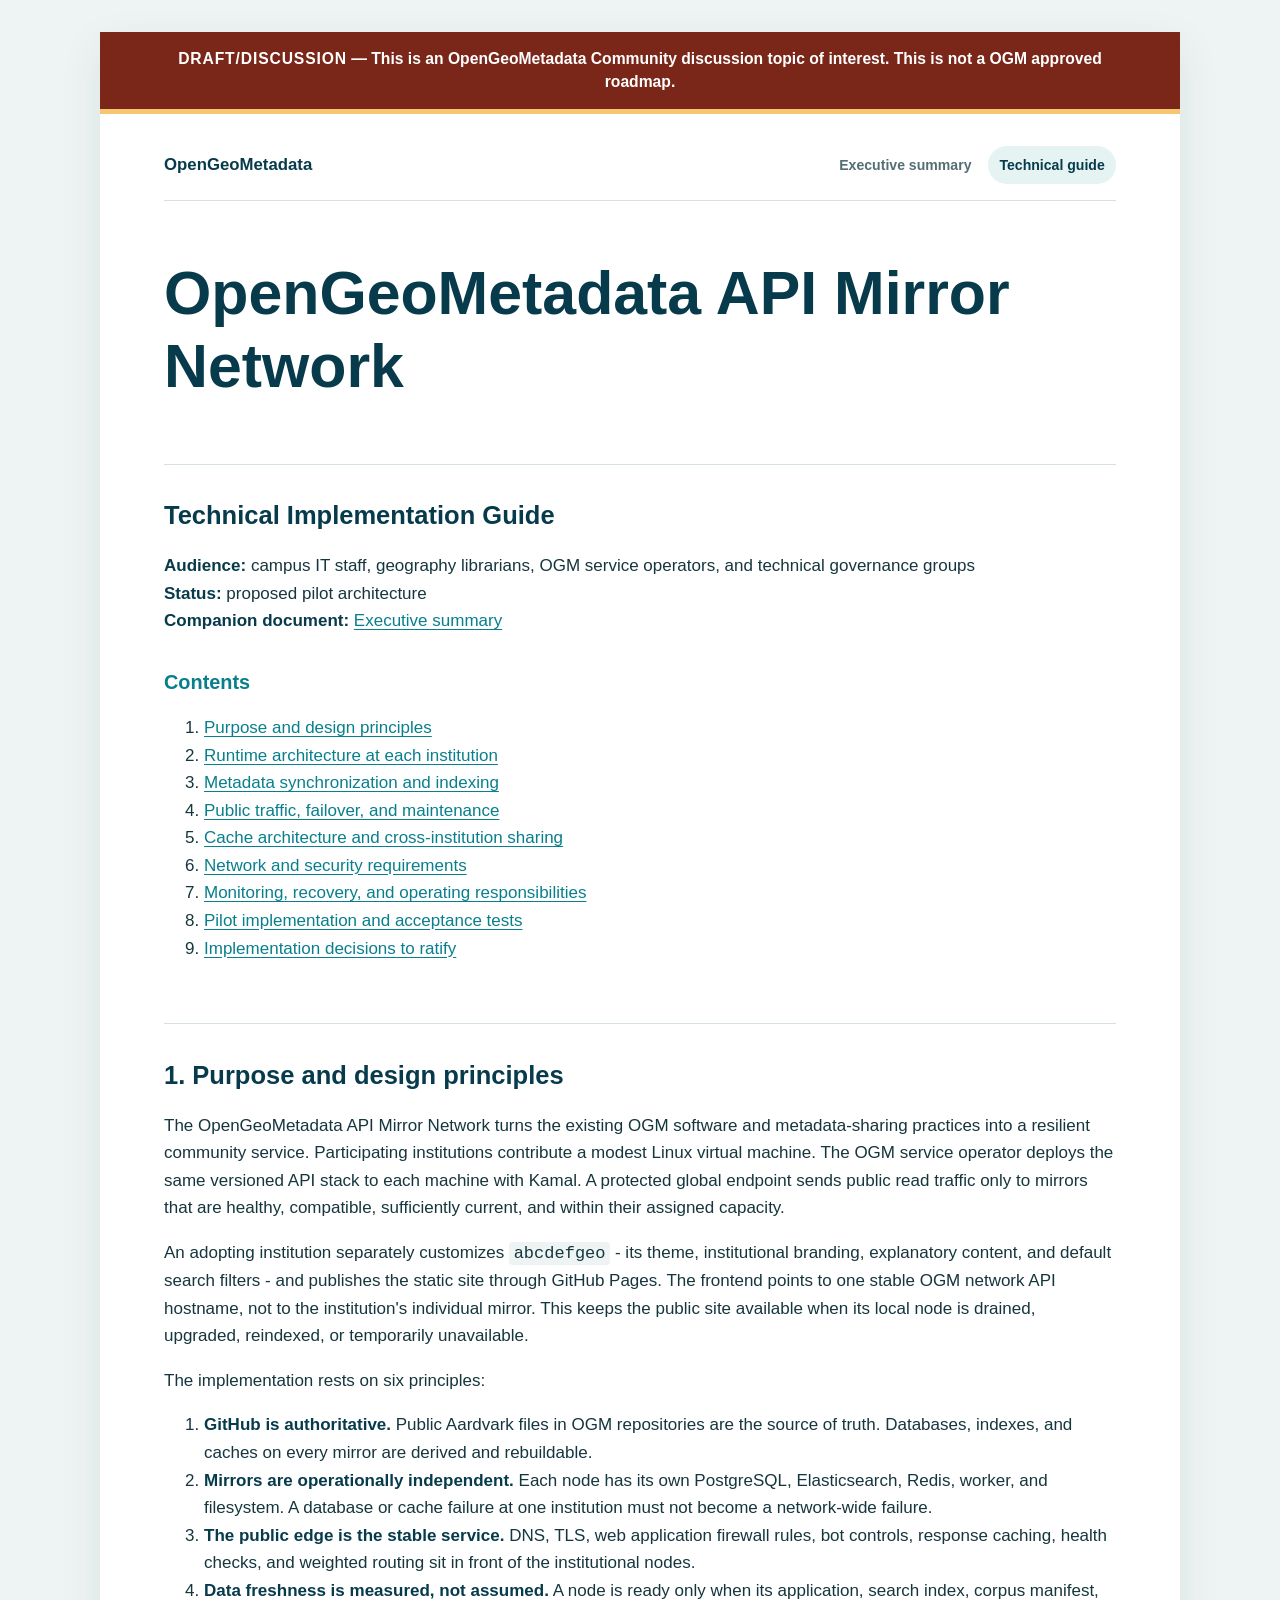
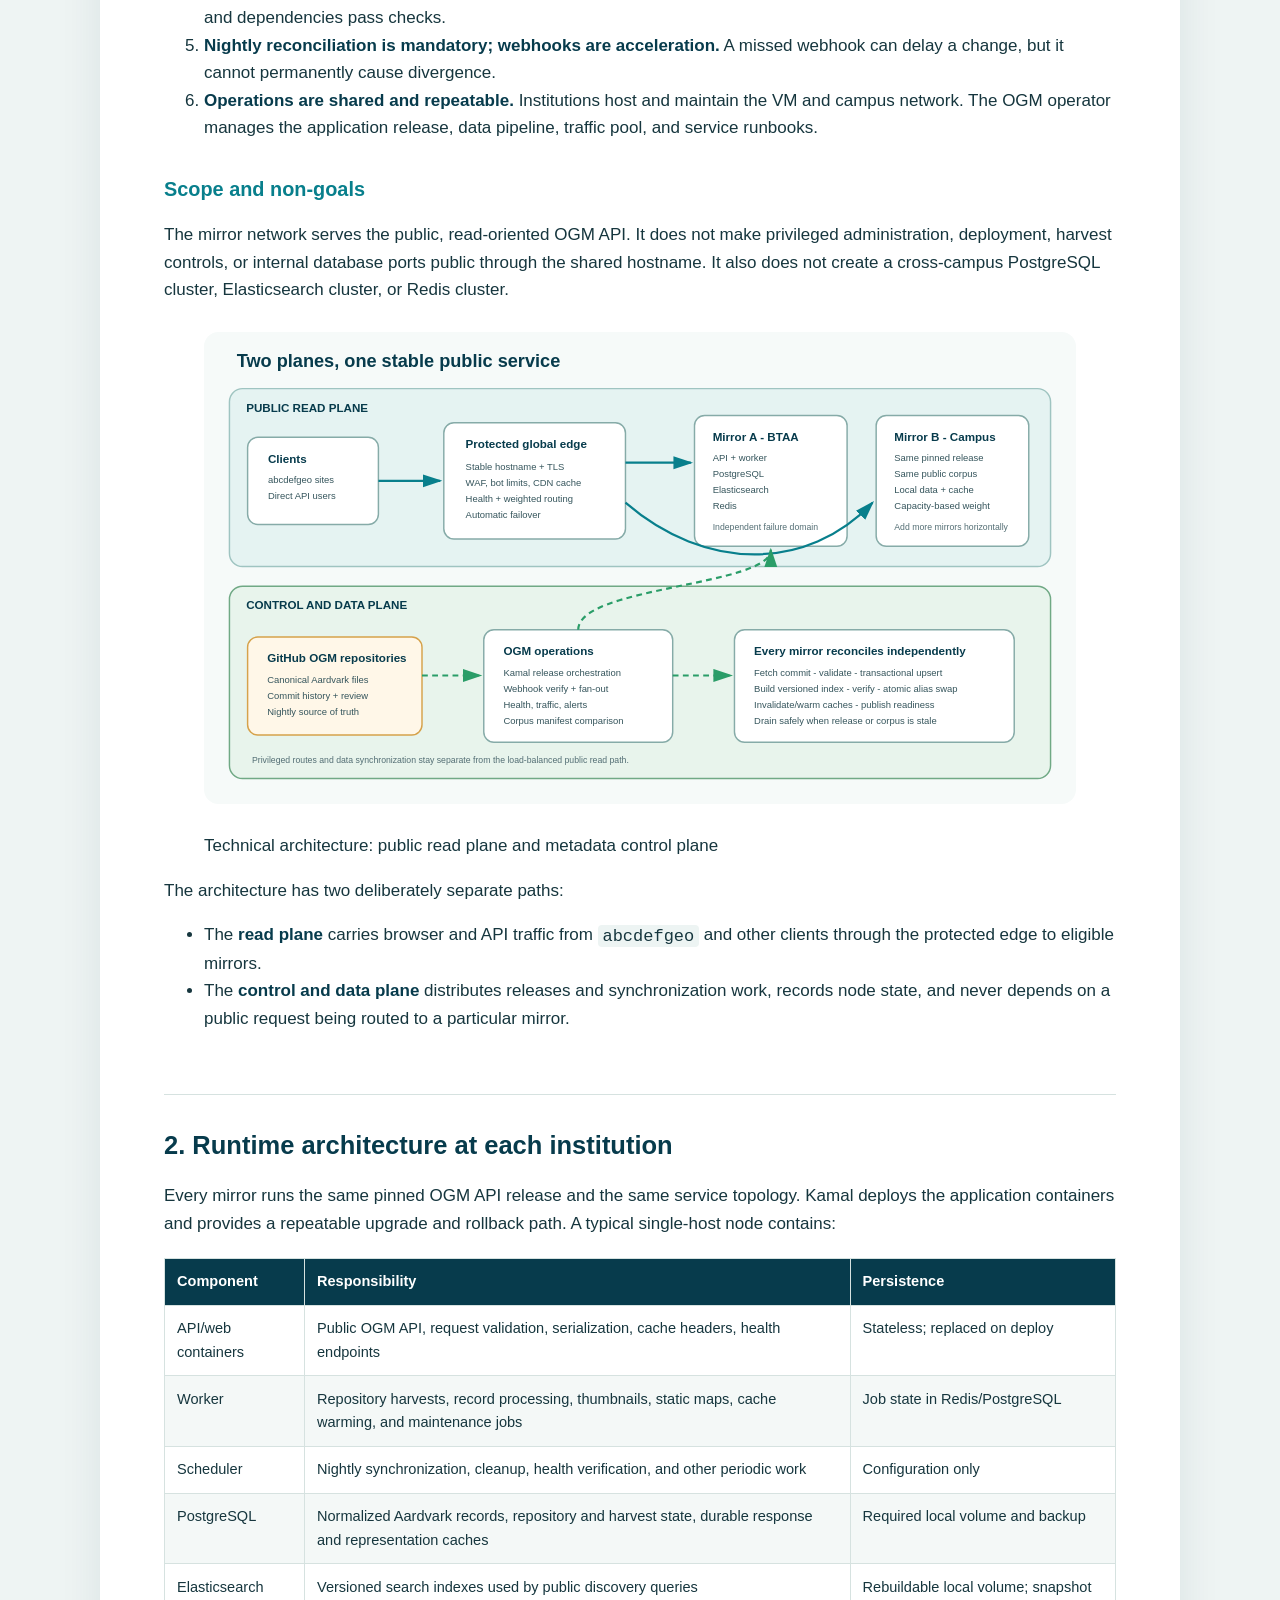
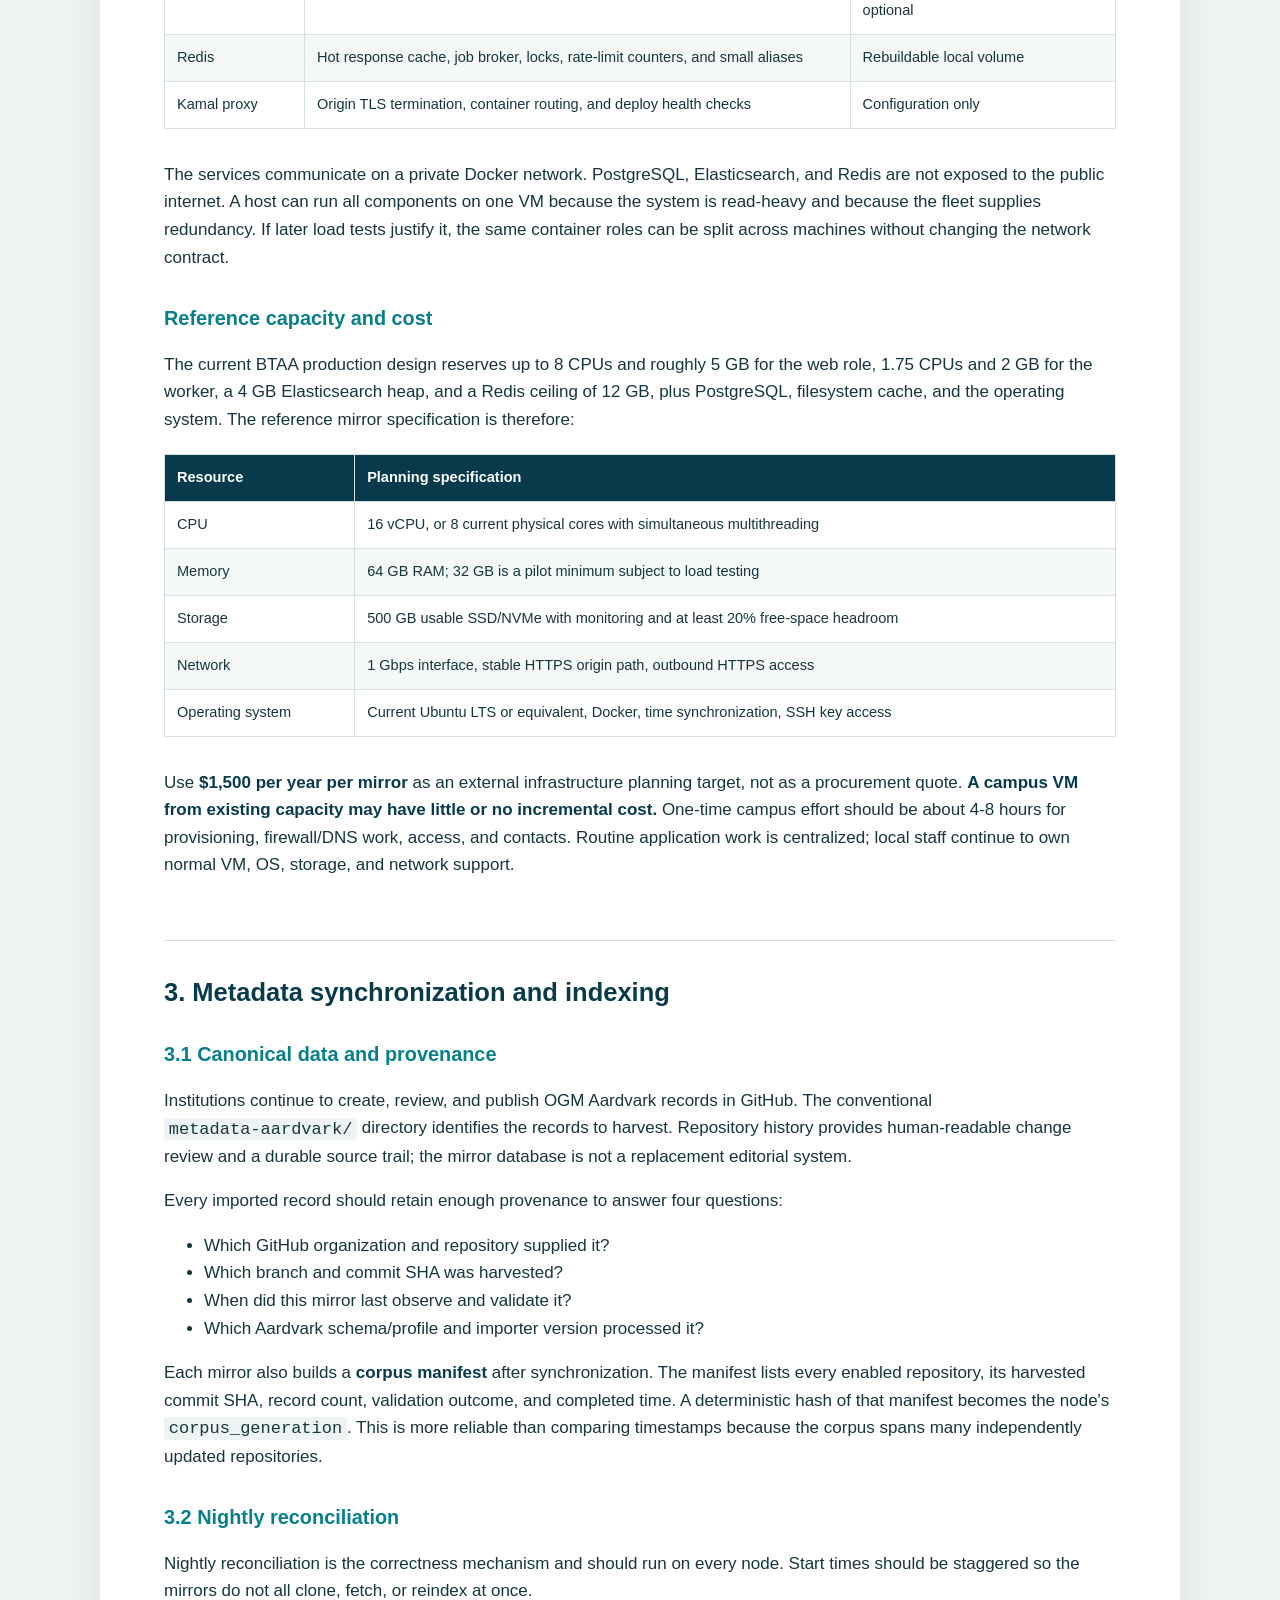
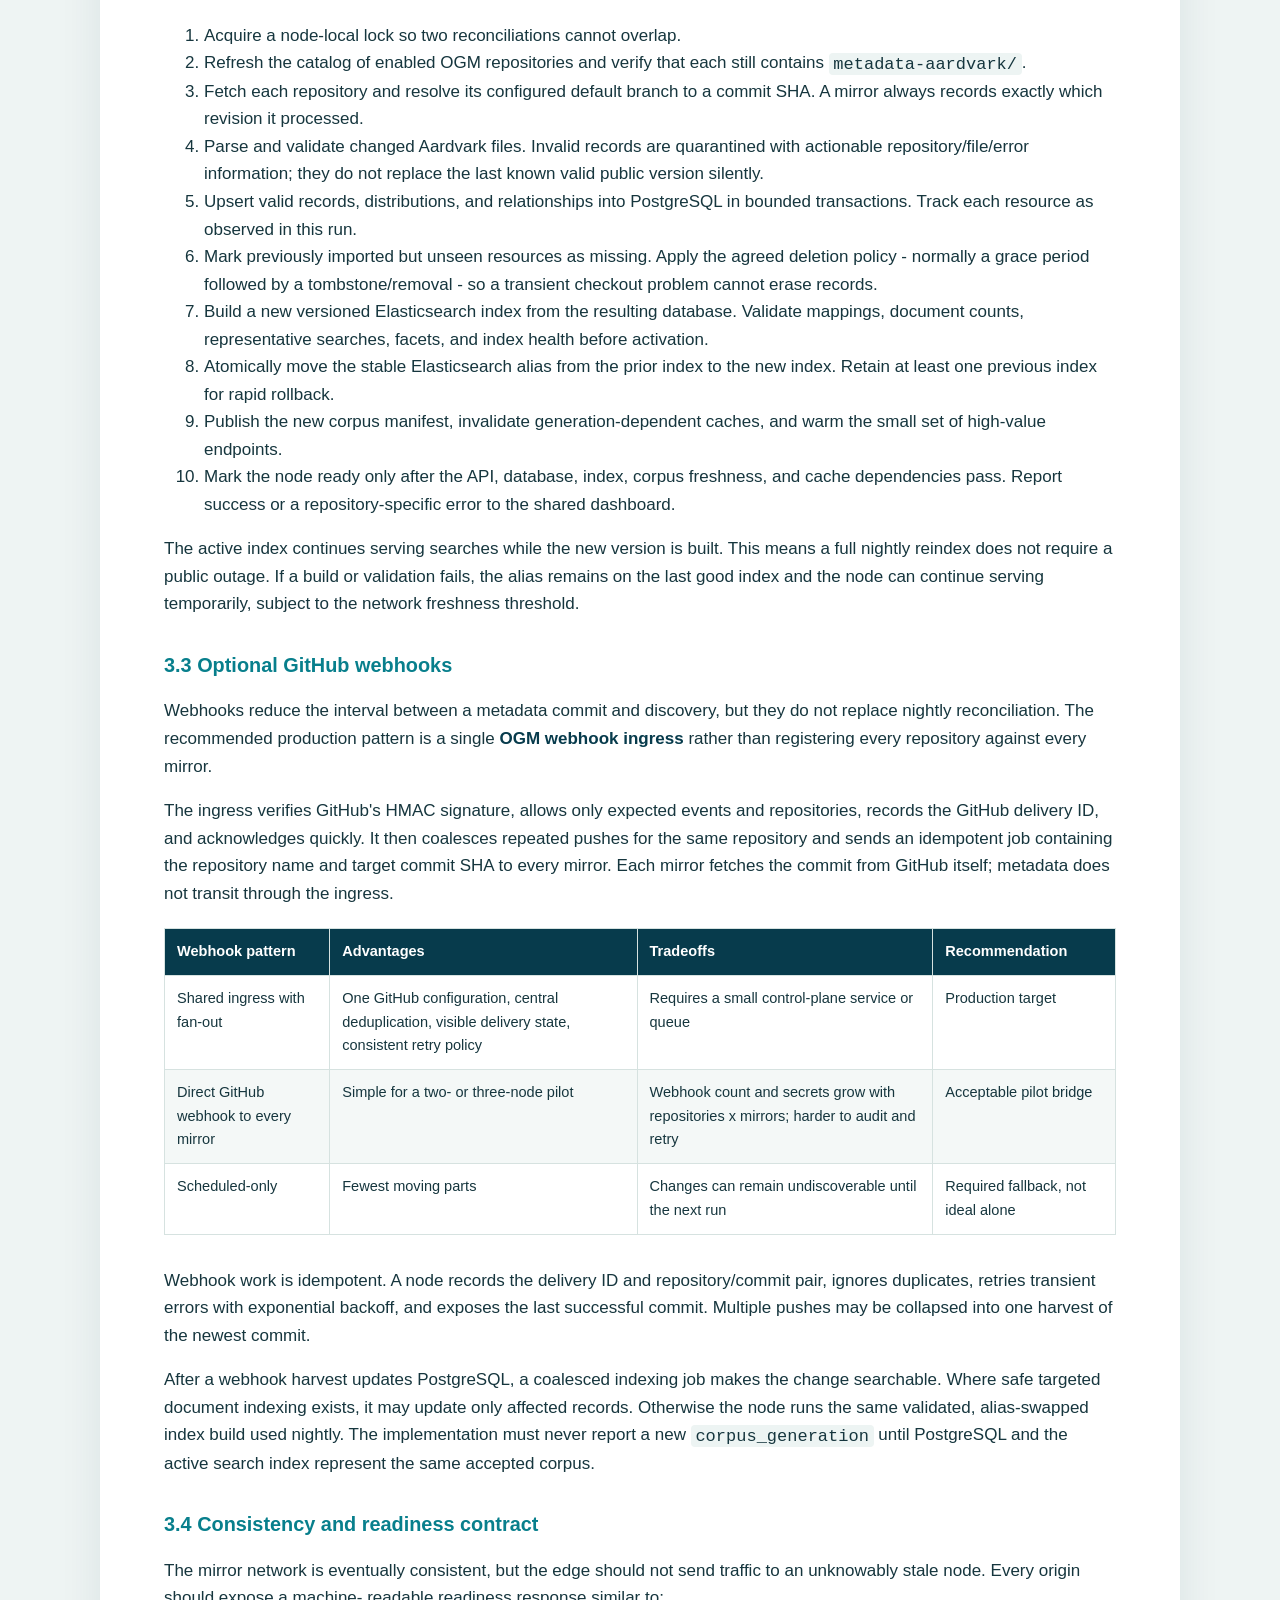
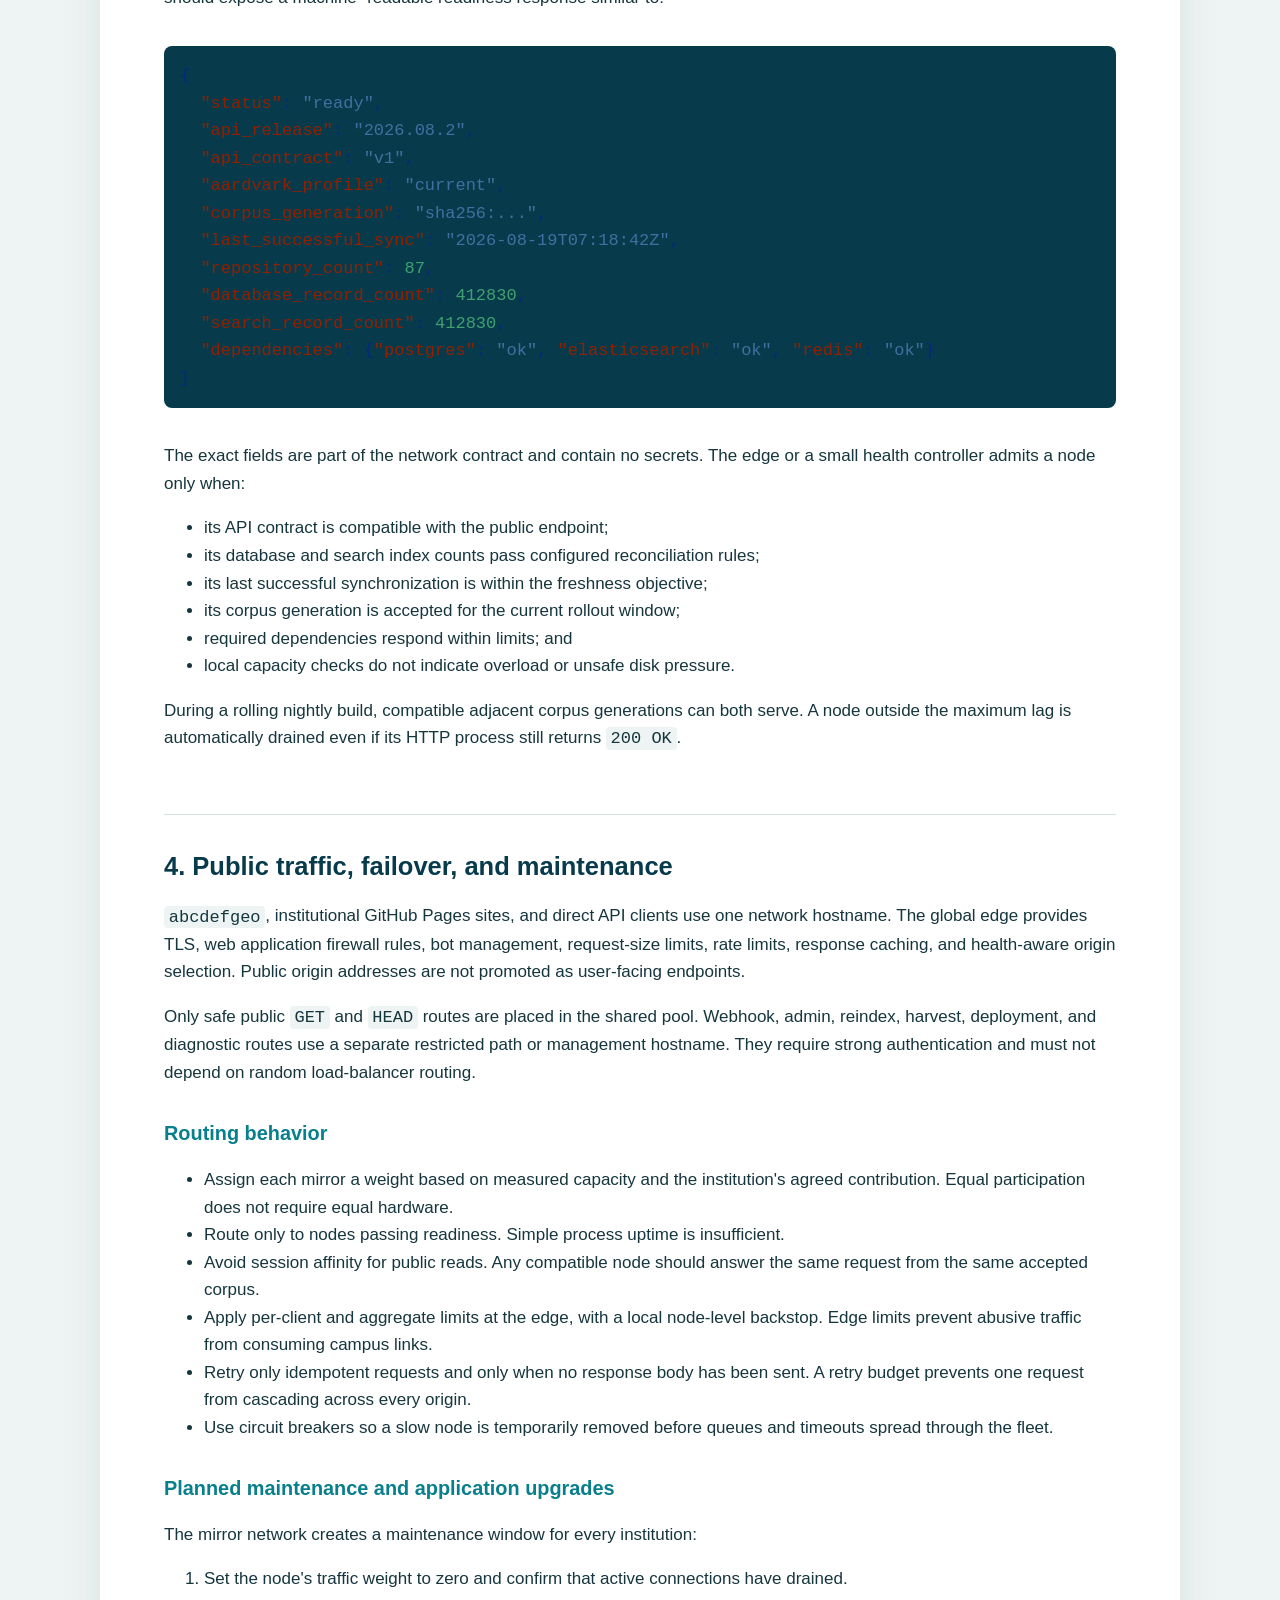
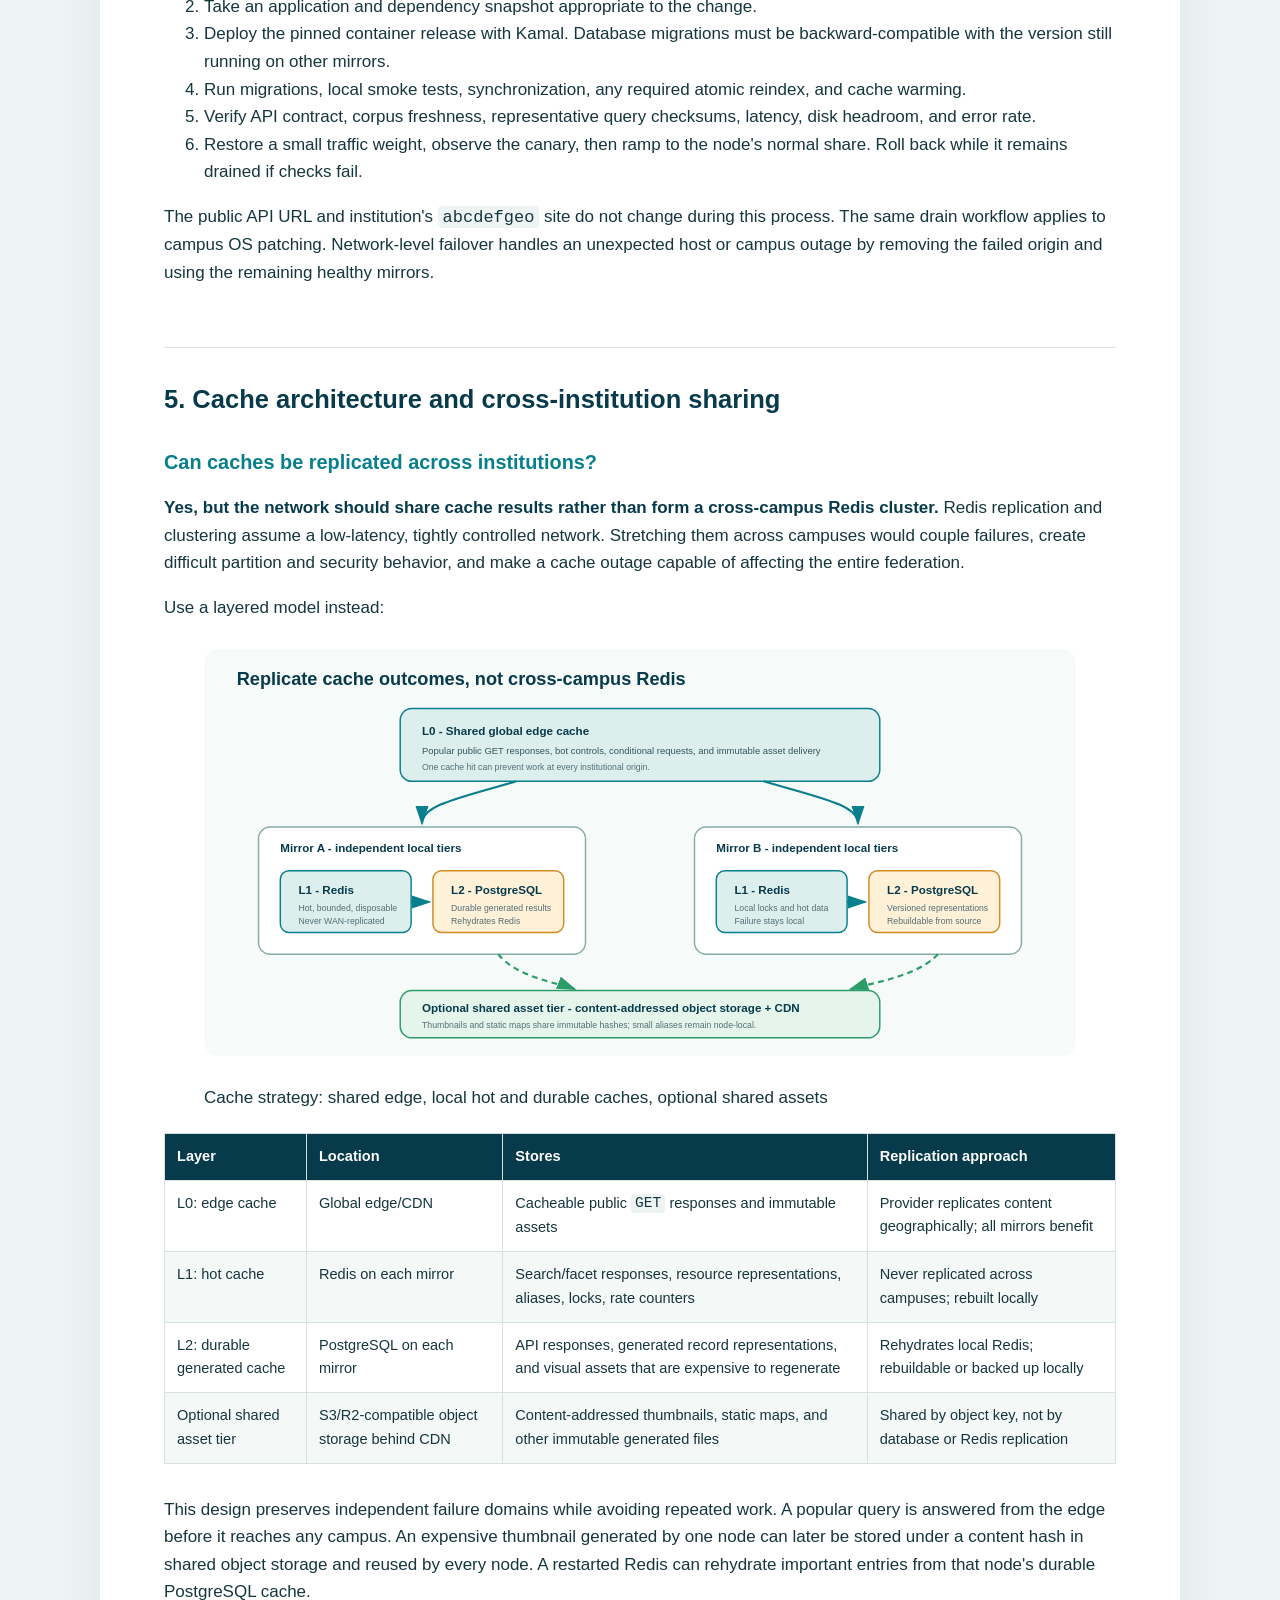
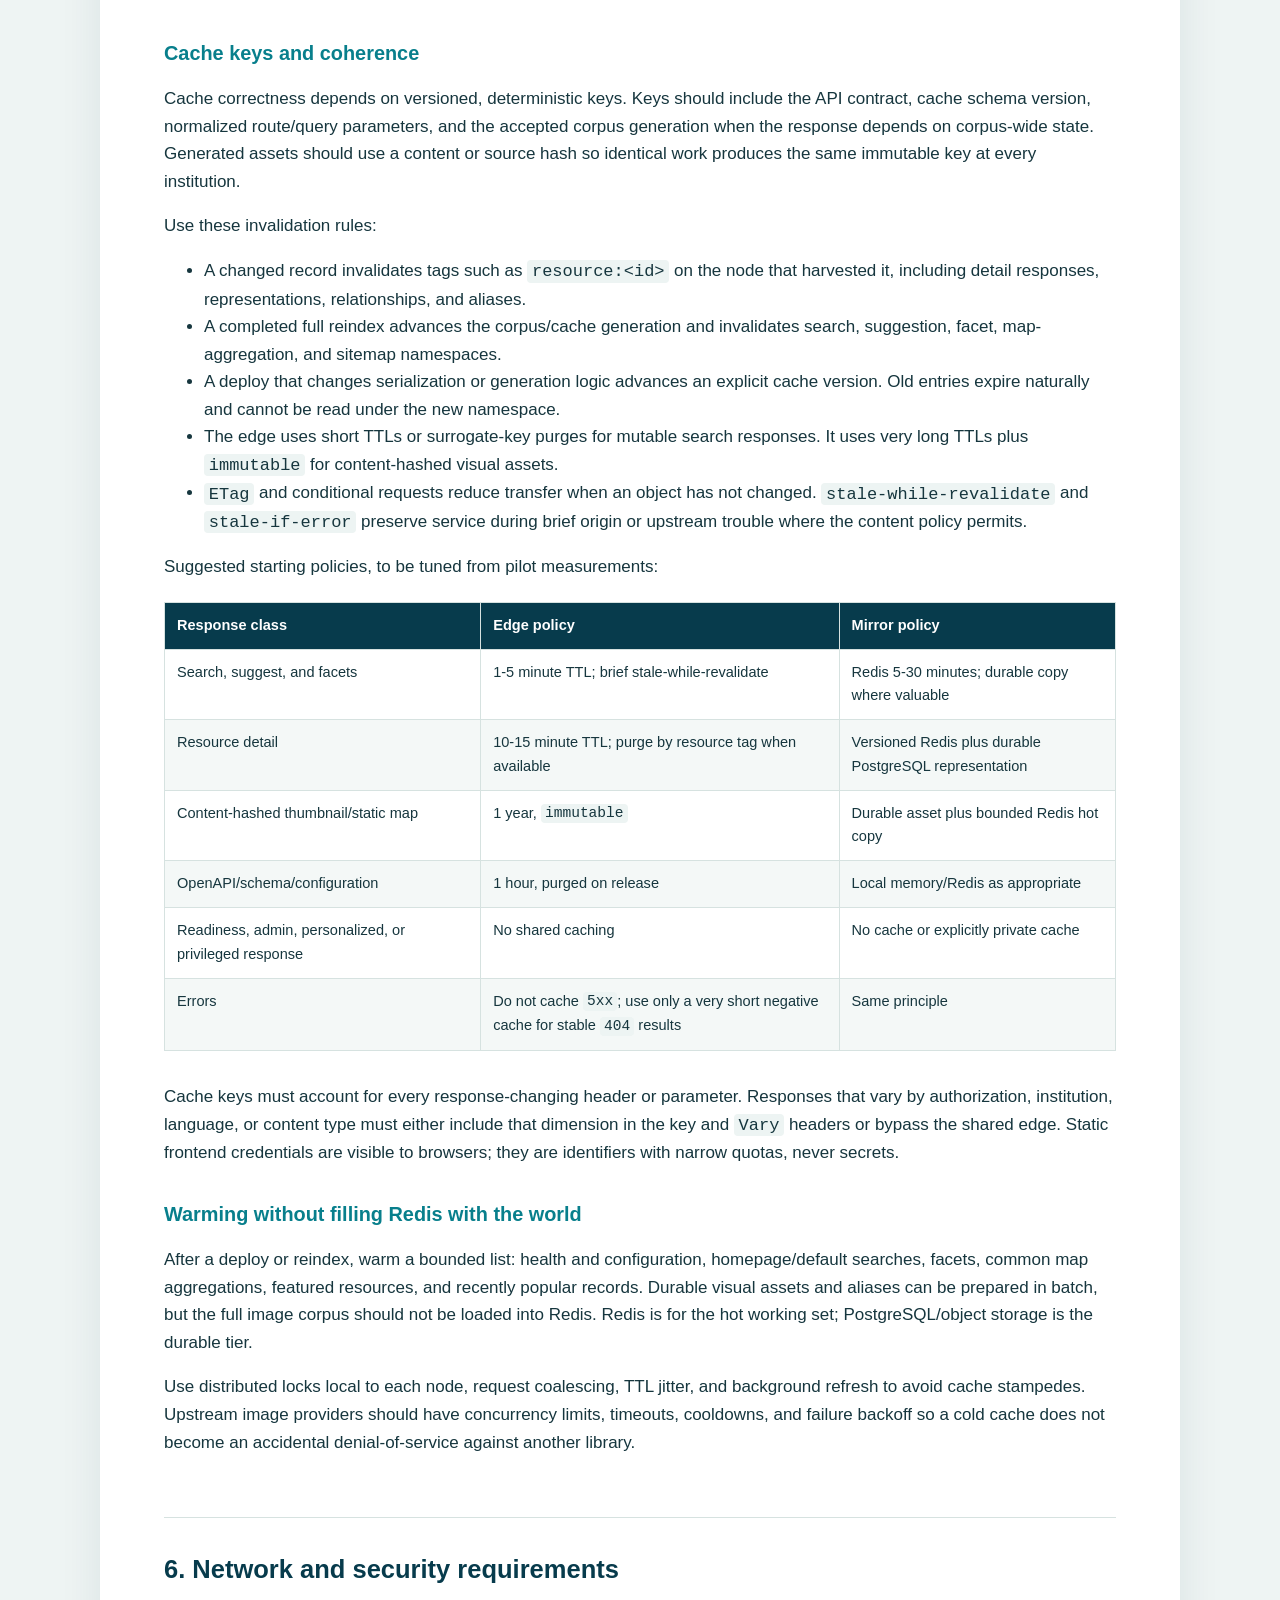
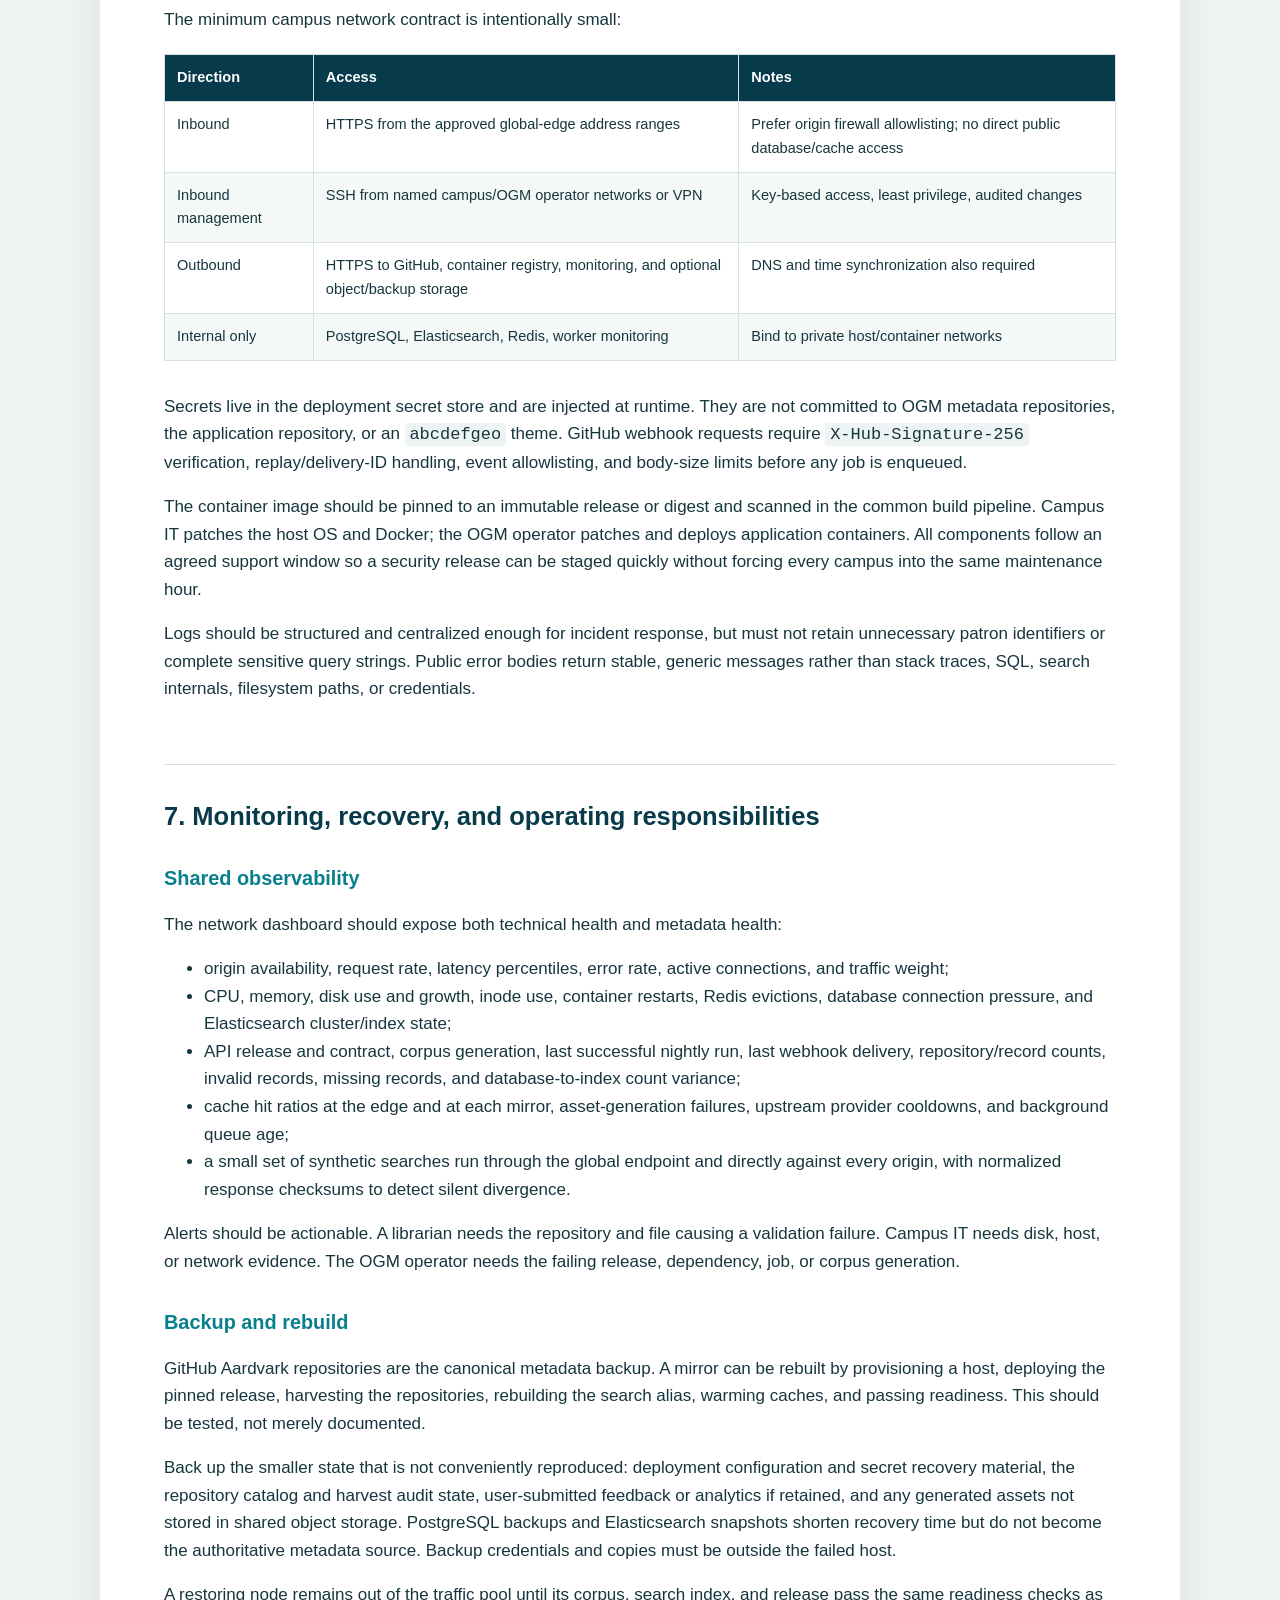
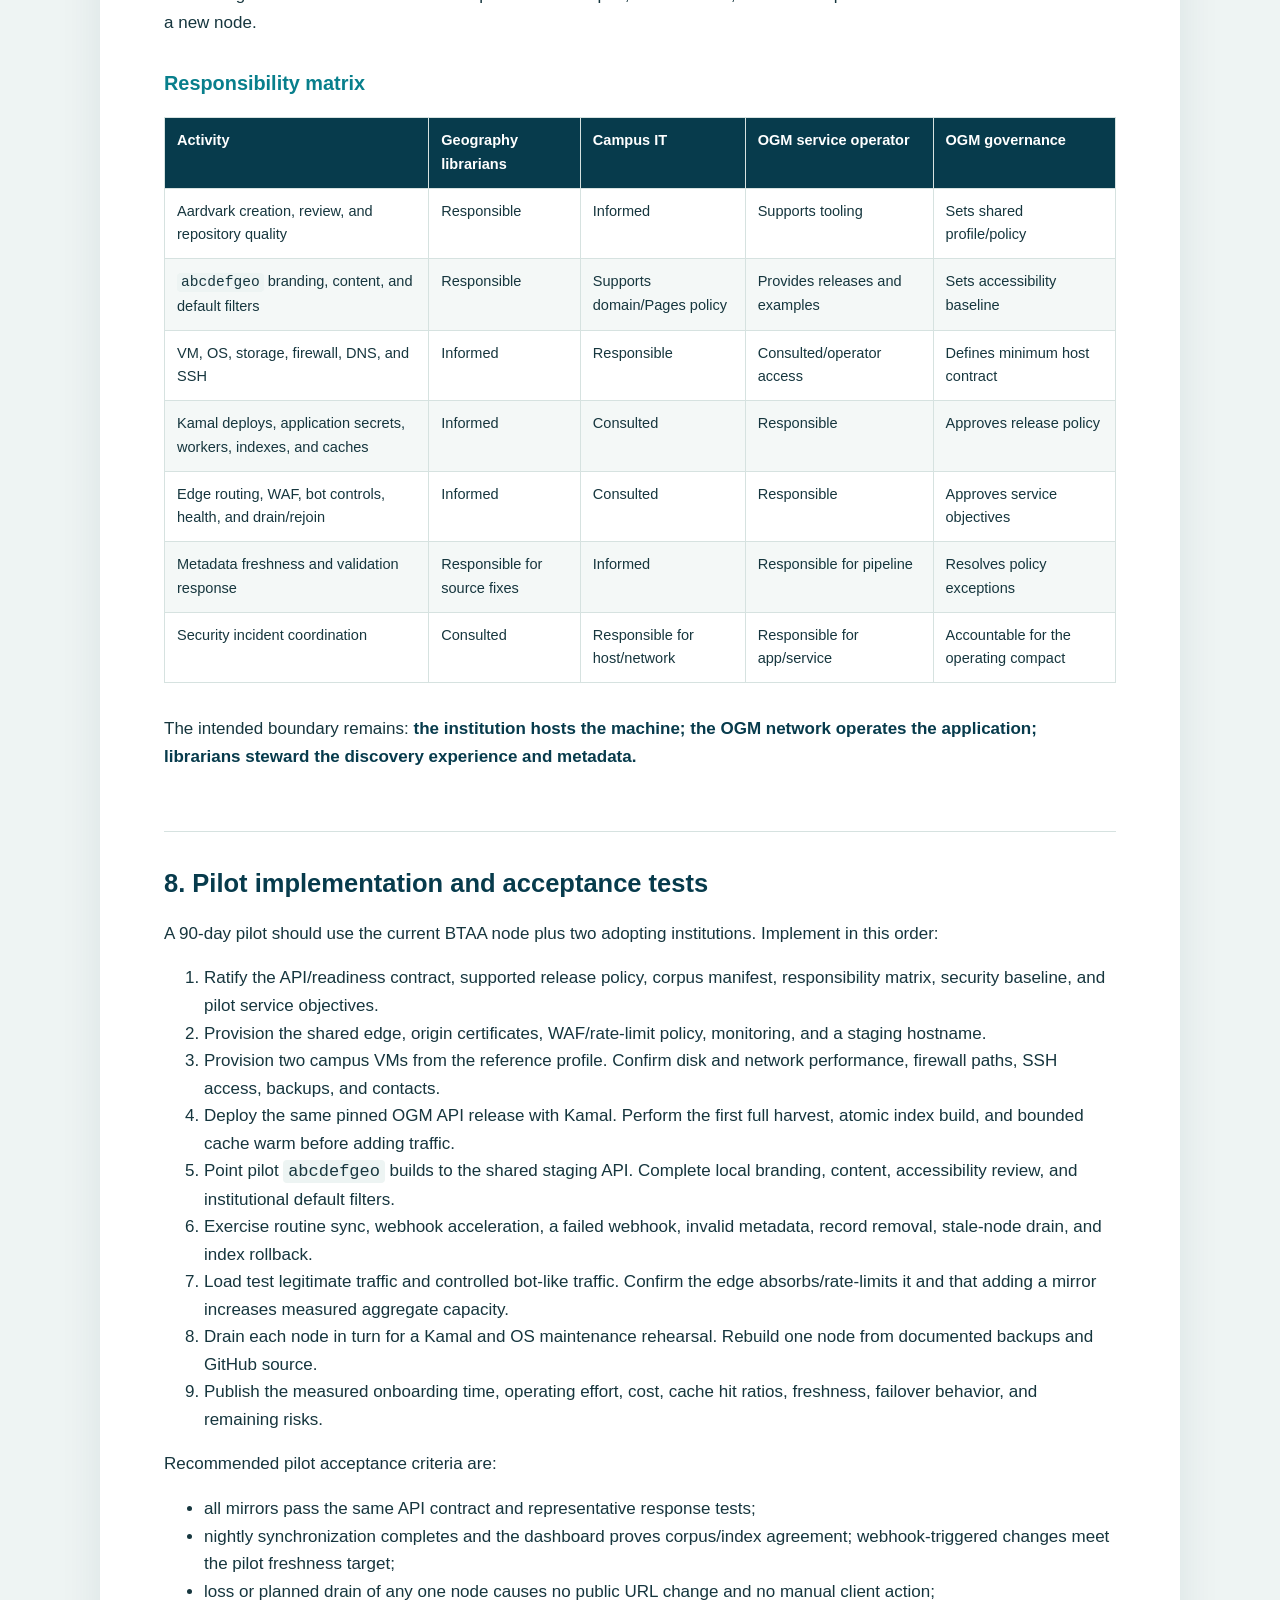
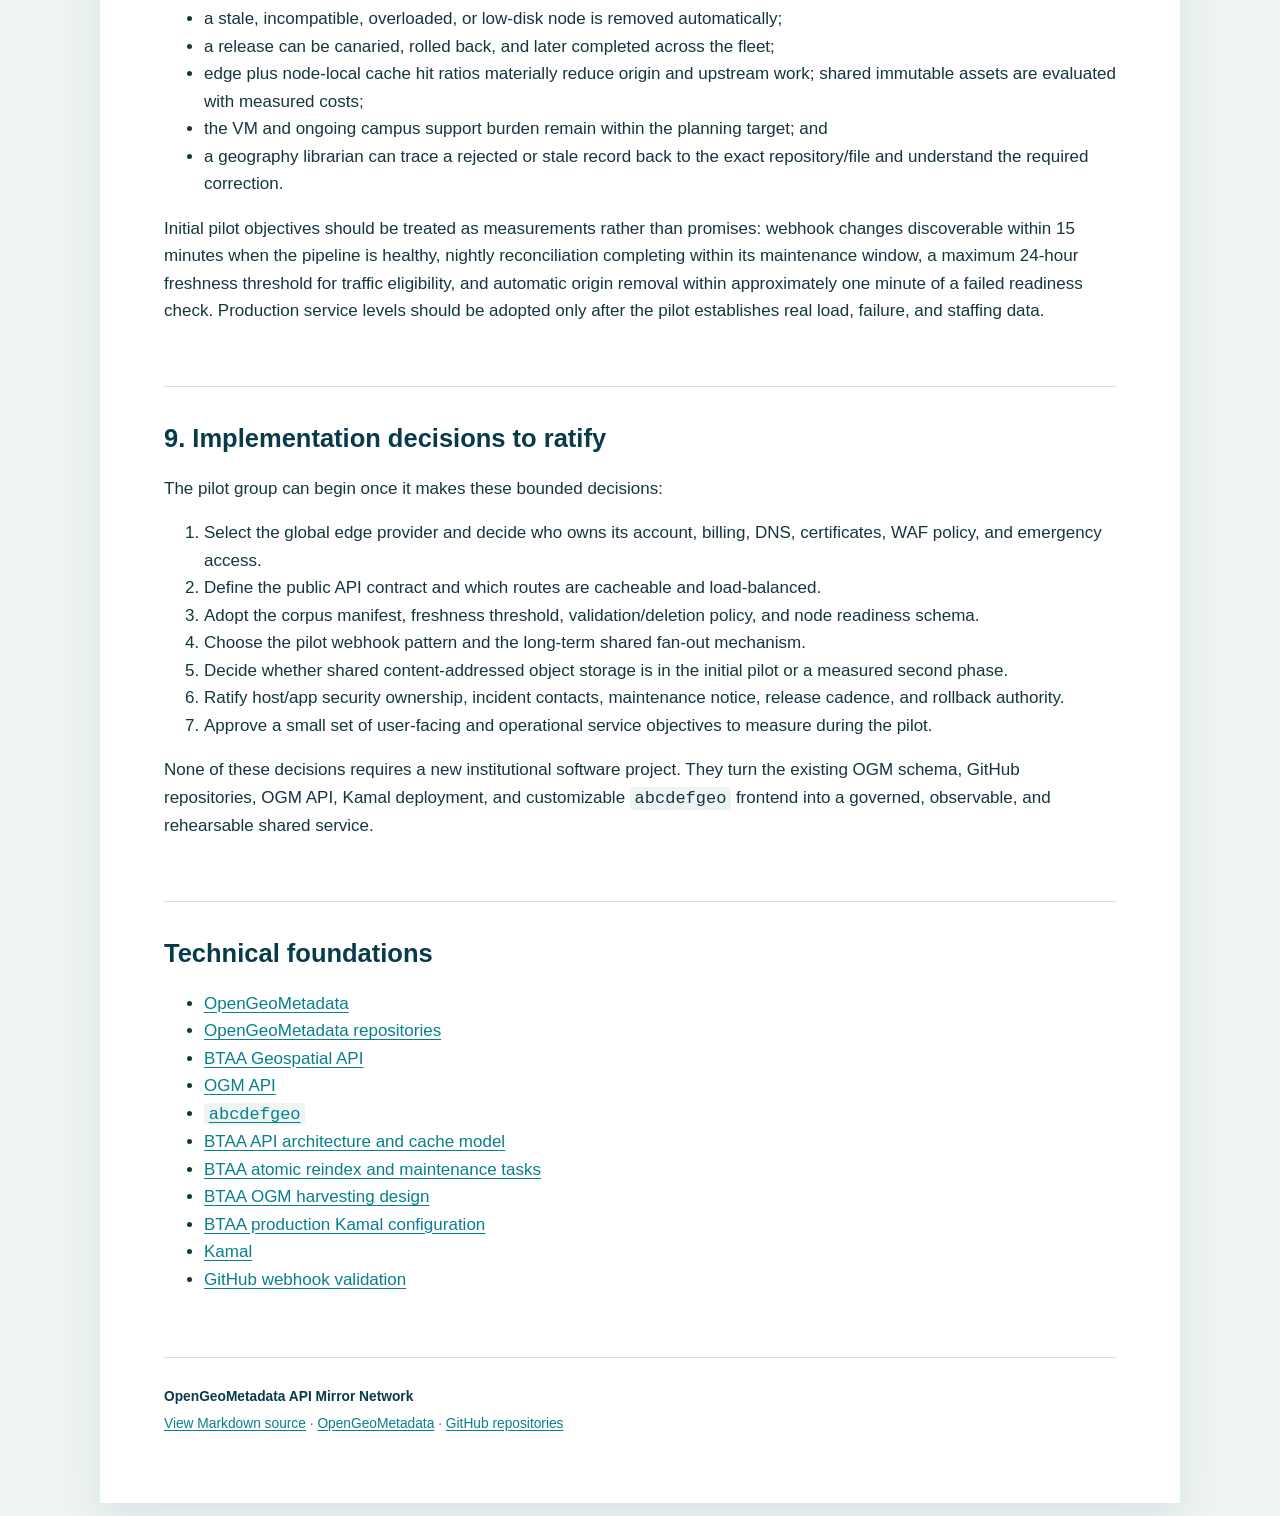
==== commit efc55b71: "Add public draft discussion banner" ====
--- a/output/html/opengeometadata-api-mirror-network-technical-implementation.html
+++ b/output/html/opengeometadata-api-mirror-network-technical-implementation.html
@@ -43,7 +43,7 @@
 code > span.cv { color: #60a0b0; font-weight: bold; font-style: italic; } /* CommentVar */
 code > span.in { color: #60a0b0; font-weight: bold; font-style: italic; } /* Information */
   </style>
-  <link href="data:text/css;charset=utf-8,%3Aroot%20%7B%0A%2D%2Dogm%2Dnavy%3A%20%23073b4c%3B%0A%2D%2Dogm%2Dteal%3A%20%23087f8c%3B%0A%2D%2Dogm%2Dgreen%3A%20%232a9d68%3B%0A%2D%2Dogm%2Dgold%3A%20%23d18b24%3B%0A%2D%2Dogm%2Dink%3A%20%2316363e%3B%0A%2D%2Dogm%2Dmuted%3A%20%23536e74%3B%0A%2D%2Dogm%2Dpale%3A%20%23f4f8f7%3B%0A%2D%2Dogm%2Dborder%3A%20%23d6e2e0%3B%0A%7D%0A%2A%20%7B%20box%2Dsizing%3A%20border%2Dbox%3B%20%7D%0Ahtml%20%7B%20background%3A%20%23eef4f3%3B%20scroll%2Dbehavior%3A%20smooth%3B%20%7D%0Abody%20%7B%0Amax%2Dwidth%3A%201080px%3B%0Amargin%3A%202rem%20auto%3B%0Apadding%3A%20clamp%281%2E5rem%2C%205vw%2C%204rem%29%3B%0Abackground%3A%20white%3B%0Acolor%3A%20var%28%2D%2Dogm%2Dink%29%3B%0Afont%3A%2017px%2F1%2E62%20%2Dapple%2Dsystem%2C%20BlinkMacSystemFont%2C%20%22Segoe%20UI%22%2C%20sans%2Dserif%3B%0Abox%2Dshadow%3A%200%2014px%2040px%20rgba%287%2C%2059%2C%2076%2C%200%2E09%29%3B%0A%7D%0A%2Eskip%2Dlink%20%7B%0Aposition%3A%20absolute%3B%0Aleft%3A%20%2D9999px%3B%0Atop%3A%200%3B%0Az%2Dindex%3A%2010%3B%0Apadding%3A%200%2E75rem%201rem%3B%0Acolor%3A%20white%3B%0Abackground%3A%20var%28%2D%2Dogm%2Dnavy%29%3B%0A%7D%0A%2Eskip%2Dlink%3Afocus%20%7B%20left%3A%201rem%3B%20top%3A%201rem%3B%20%7D%0A%2Esite%2Dnav%20%7B%0Adisplay%3A%20flex%3B%0Aalign%2Ditems%3A%20center%3B%0Ajustify%2Dcontent%3A%20space%2Dbetween%3B%0Agap%3A%201rem%3B%0Amargin%3A%20%2D1rem%200%203%2E5rem%3B%0Apadding%2Dbottom%3A%201rem%3B%0Aborder%2Dbottom%3A%201px%20solid%20var%28%2D%2Dogm%2Dborder%29%3B%0A%7D%0A%2Esite%2Dbrand%20%7B%0Acolor%3A%20var%28%2D%2Dogm%2Dnavy%29%3B%0Afont%2Dsize%3A%201%2E05rem%3B%0Afont%2Dweight%3A%20800%3B%0Atext%2Ddecoration%3A%20none%3B%0A%7D%0A%2Esite%2Dnav%20nav%20%7B%20display%3A%20flex%3B%20flex%2Dwrap%3A%20wrap%3B%20gap%3A%200%2E35rem%3B%20%7D%0A%2Esite%2Dnav%20nav%20a%20%7B%0Apadding%3A%200%2E45rem%200%2E7rem%3B%0Aborder%2Dradius%3A%20999px%3B%0Acolor%3A%20var%28%2D%2Dogm%2Dmuted%29%3B%0Afont%2Dsize%3A%200%2E88rem%3B%0Afont%2Dweight%3A%20700%3B%0Atext%2Ddecoration%3A%20none%3B%0A%7D%0A%2Esite%2Dnav%20nav%20a%3Ahover%2C%0A%2Esite%2Dnav%20nav%20a%3Afocus%2Dvisible%2C%0A%2Esite%2Dnav%20nav%20a%2Eactive%20%7B%20color%3A%20var%28%2D%2Dogm%2Dnavy%29%3B%20background%3A%20%23e5f3f2%3B%20%7D%0Ah1%2C%20h2%2C%20h3%20%7B%20color%3A%20var%28%2D%2Dogm%2Dnavy%29%3B%20line%2Dheight%3A%201%2E2%3B%20%7D%0Ah1%20%7B%20font%2Dsize%3A%20clamp%282%2E2rem%2C%206vw%2C%203%2E8rem%29%3B%20margin%2Dbottom%3A%200%2E15em%3B%20%7D%0Ah2%20%7B%20border%2Dtop%3A%201px%20solid%20var%28%2D%2Dogm%2Dborder%29%3B%20padding%2Dtop%3A%201%2E4em%3B%20margin%2Dtop%3A%202%2E4em%3B%20%7D%0Ah3%20%7B%20color%3A%20var%28%2D%2Dogm%2Dteal%29%3B%20margin%2Dtop%3A%201%2E8em%3B%20%7D%0Aa%20%7B%20color%3A%20var%28%2D%2Dogm%2Dteal%29%3B%20text%2Dunderline%2Doffset%3A%200%2E15em%3B%20%7D%0Aimg%20%7B%20display%3A%20block%3B%20max%2Dwidth%3A%20100%25%3B%20height%3A%20auto%3B%20margin%3A%201%2E75rem%20auto%3B%20%7D%0Ablockquote%20%7B%0Amargin%3A%201%2E5rem%200%3B%0Apadding%3A%200%2E8rem%201%2E2rem%3B%0Aborder%2Dleft%3A%205px%20solid%20var%28%2D%2Dogm%2Dgreen%29%3B%0Abackground%3A%20var%28%2D%2Dogm%2Dpale%29%3B%0A%7D%0Atable%20%7B%20width%3A%20100%25%3B%20border%2Dcollapse%3A%20collapse%3B%20margin%3A%201%2E3rem%200%202rem%3B%20font%2Dsize%3A%200%2E91rem%3B%20%7D%0Ath%20%7B%20background%3A%20var%28%2D%2Dogm%2Dnavy%29%3B%20color%3A%20white%3B%20text%2Dalign%3A%20left%3B%20%7D%0Ath%2C%20td%20%7B%20padding%3A%200%2E7rem%200%2E75rem%3B%20border%3A%201px%20solid%20var%28%2D%2Dogm%2Dborder%29%3B%20vertical%2Dalign%3A%20top%3B%20%7D%0Atbody%20tr%3Anth%2Dchild%28even%29%20%7B%20background%3A%20var%28%2D%2Dogm%2Dpale%29%3B%20%7D%0Acode%20%7B%20background%3A%20%23edf4f3%3B%20border%2Dradius%3A%204px%3B%20padding%3A%200%2E1em%200%2E28em%3B%20%7D%0Apre%20%7B%20overflow%2Dx%3A%20auto%3B%20padding%3A%201rem%3B%20color%3A%20%23eef8f7%3B%20background%3A%20var%28%2D%2Dogm%2Dnavy%29%3B%20border%2Dradius%3A%208px%3B%20%7D%0Apre%20code%20%7B%20background%3A%20transparent%3B%20padding%3A%200%3B%20%7D%0Astrong%20%7B%20color%3A%20var%28%2D%2Dogm%2Dnavy%29%3B%20%7D%0Ahr%20%7B%20border%3A%200%3B%20border%2Dtop%3A%201px%20solid%20var%28%2D%2Dogm%2Dborder%29%3B%20%7D%0A%2Esite%2Dfooter%20%7B%0Amargin%2Dtop%3A%204rem%3B%0Apadding%2Dtop%3A%201%2E5rem%3B%0Aborder%2Dtop%3A%201px%20solid%20var%28%2D%2Dogm%2Dborder%29%3B%0Acolor%3A%20var%28%2D%2Dogm%2Dmuted%29%3B%0Afont%2Dsize%3A%200%2E86rem%3B%0A%7D%0A%2Esite%2Dfooter%20p%20%7B%20margin%3A%200%2E25rem%200%3B%20%7D%0A%2Ehome%2Dpage%20%7B%20overflow%2Dx%3A%20hidden%3B%20%7D%0A%2Ehome%2Dpage%20h1%20%7B%20max%2Dwidth%3A%20900px%3B%20font%2Dsize%3A%20clamp%282%2E7rem%2C%207vw%2C%205%2E4rem%29%3B%20letter%2Dspacing%3A%20%2D0%2E04em%3B%20%7D%0A%2Ehome%2Dpage%20h2%20%7B%20margin%2Dtop%3A%203%2E5rem%3B%20%7D%0A%2Eeyebrow%20%7B%0Amargin%3A%200%200%200%2E8rem%3B%0Acolor%3A%20var%28%2D%2Dogm%2Dteal%29%3B%0Afont%2Dsize%3A%200%2E78rem%3B%0Afont%2Dweight%3A%20800%3B%0Aletter%2Dspacing%3A%200%2E12em%3B%0Atext%2Dtransform%3A%20uppercase%3B%0A%7D%0A%2Elede%20%7B%20max%2Dwidth%3A%20820px%3B%20color%3A%20var%28%2D%2Dogm%2Dmuted%29%3B%20font%2Dsize%3A%20clamp%281%2E12rem%2C%202%2E4vw%2C%201%2E42rem%29%3B%20%7D%0A%2Ehero%2Dactions%20%7B%20display%3A%20flex%3B%20flex%2Dwrap%3A%20wrap%3B%20gap%3A%200%2E75rem%3B%20margin%3A%201%2E8rem%200%202%2E5rem%3B%20%7D%0A%2Ebutton%20%7B%0Adisplay%3A%20inline%2Dblock%3B%0Apadding%3A%200%2E72rem%201rem%3B%0Aborder%3A%201px%20solid%20var%28%2D%2Dogm%2Dteal%29%3B%0Aborder%2Dradius%3A%208px%3B%0Acolor%3A%20var%28%2D%2Dogm%2Dteal%29%3B%0Afont%2Dweight%3A%20750%3B%0Atext%2Ddecoration%3A%20none%3B%0A%7D%0A%2Ebutton%2Eprimary%20%7B%20color%3A%20white%3B%20background%3A%20var%28%2D%2Dogm%2Dteal%29%3B%20%7D%0A%2Ebutton%3Ahover%2C%20%2Ebutton%3Afocus%2Dvisible%20%7B%20transform%3A%20translateY%28%2D1px%29%3B%20box%2Dshadow%3A%200%206px%2016px%20rgba%287%2C%2059%2C%2076%2C%200%2E12%29%3B%20%7D%0A%2Ehero%2Darchitecture%20%7B%0Awidth%3A%20100%25%3B%0Amargin%3A%202rem%200%3B%0Apadding%3A%201rem%3B%0Aborder%3A%201px%20solid%20var%28%2D%2Dogm%2Dborder%29%3B%0Aborder%2Dradius%3A%2018px%3B%0Abackground%3A%20var%28%2D%2Dogm%2Dpale%29%3B%0A%7D%0A%2Ecard%2Dgrid%20%7B%0Adisplay%3A%20grid%3B%0Agrid%2Dtemplate%2Dcolumns%3A%20repeat%282%2C%20minmax%280%2C%201fr%29%29%3B%0Agap%3A%201%2E25rem%3B%0Amargin%3A%201%2E5rem%200%3B%0A%7D%0A%2Edocument%2Dcard%20%7B%0Adisplay%3A%20flex%3B%0Aflex%2Ddirection%3A%20column%3B%0Amin%2Dheight%3A%20260px%3B%0Apadding%3A%201%2E4rem%3B%0Aborder%3A%201px%20solid%20var%28%2D%2Dogm%2Dborder%29%3B%0Aborder%2Dradius%3A%2014px%3B%0Abackground%3A%20var%28%2D%2Dogm%2Dpale%29%3B%0A%7D%0A%2Edocument%2Dcard%3Anth%2Dchild%282%29%20%7B%20background%3A%20%23e5f3f2%3B%20%7D%0A%2Edocument%2Dcard%20h3%20%7B%20margin%3A%200%2E4rem%200%200%2E7rem%3B%20font%2Dsize%3A%201%2E35rem%3B%20%7D%0A%2Edocument%2Dcard%20p%20%7B%20margin%2Dtop%3A%200%3B%20%7D%0A%2Edocument%2Dcard%20%2Ecard%2Dactions%20%7B%20display%3A%20flex%3B%20flex%2Dwrap%3A%20wrap%3B%20gap%3A%200%2E7rem%3B%20margin%2Dtop%3A%20auto%3B%20%7D%0A%2Edocument%2Dcard%20%2Ecard%2Dactions%20a%20%7B%20font%2Dweight%3A%20750%3B%20%7D%0A%2Eprinciples%20%7B%0Adisplay%3A%20grid%3B%0Agrid%2Dtemplate%2Dcolumns%3A%20repeat%283%2C%20minmax%280%2C%201fr%29%29%3B%0Agap%3A%201rem%3B%0Apadding%3A%200%3B%0Alist%2Dstyle%3A%20none%3B%0A%7D%0A%2Eprinciples%20li%20%7B%20padding%3A%201rem%3B%20border%2Dtop%3A%204px%20solid%20var%28%2D%2Dogm%2Dgreen%29%3B%20background%3A%20var%28%2D%2Dogm%2Dpale%29%3B%20%7D%0A%2Eprinciples%20strong%20%7B%20display%3A%20block%3B%20margin%2Dbottom%3A%200%2E35rem%3B%20%7D%0A%40media%20%28max%2Dwidth%3A%20720px%29%20%7B%0Ahtml%20%7B%20background%3A%20white%3B%20%7D%0Abody%20%7B%20margin%3A%200%3B%20padding%3A%201%2E2rem%3B%20box%2Dshadow%3A%20none%3B%20font%2Dsize%3A%2016px%3B%20%7D%0Atable%20%7B%20display%3A%20block%3B%20overflow%2Dx%3A%20auto%3B%20%7D%0A%2Esite%2Dnav%20%7B%20align%2Ditems%3A%20flex%2Dstart%3B%20flex%2Ddirection%3A%20column%3B%20margin%2Dtop%3A%200%3B%20%7D%0A%2Ecard%2Dgrid%2C%20%2Eprinciples%20%7B%20grid%2Dtemplate%2Dcolumns%3A%201fr%3B%20%7D%0A%7D%0A%40media%20print%20%7B%0A%40page%20%7B%20margin%3A%200%2E65in%3B%20%7D%0Ahtml%20%7B%20background%3A%20white%3B%20%7D%0Abody%20%7B%20max%2Dwidth%3A%20none%3B%20margin%3A%200%3B%20padding%3A%200%3B%20box%2Dshadow%3A%20none%3B%20font%2Dsize%3A%209%2E5pt%3B%20line%2Dheight%3A%201%2E35%3B%20%7D%0Ah1%20%7B%20font%2Dsize%3A%2026pt%3B%20%7D%0Ah2%20%7B%20break%2Dbefore%3A%20auto%3B%20break%2Dafter%3A%20avoid%3B%20margin%2Dtop%3A%201%2E5em%3B%20%7D%0Ah3%2C%20table%2C%20img%2C%20pre%20%7B%20break%2Dinside%3A%20avoid%3B%20%7D%0Aa%20%7B%20color%3A%20inherit%3B%20text%2Ddecoration%3A%20none%3B%20%7D%0A%2Esite%2Dnav%2C%20%2Eskip%2Dlink%2C%20%2Ehero%2Dactions%2C%20%2Esite%2Dfooter%20%7B%20display%3A%20none%3B%20%7D%0A%7D%0A" rel="stylesheet">
+  <link href="data:text/css;charset=utf-8,%3Aroot%20%7B%0A%2D%2Dogm%2Dnavy%3A%20%23073b4c%3B%0A%2D%2Dogm%2Dteal%3A%20%23087f8c%3B%0A%2D%2Dogm%2Dgreen%3A%20%232a9d68%3B%0A%2D%2Dogm%2Dgold%3A%20%23d18b24%3B%0A%2D%2Dogm%2Dink%3A%20%2316363e%3B%0A%2D%2Dogm%2Dmuted%3A%20%23536e74%3B%0A%2D%2Dogm%2Dpale%3A%20%23f4f8f7%3B%0A%2D%2Dogm%2Dborder%3A%20%23d6e2e0%3B%0A%2D%2Dpage%2Dpad%3A%20clamp%281%2E5rem%2C%205vw%2C%204rem%29%3B%0A%7D%0A%2A%20%7B%20box%2Dsizing%3A%20border%2Dbox%3B%20%7D%0Ahtml%20%7B%20background%3A%20%23eef4f3%3B%20scroll%2Dbehavior%3A%20smooth%3B%20%7D%0Abody%20%7B%0Amax%2Dwidth%3A%201080px%3B%0Amargin%3A%202rem%20auto%3B%0Apadding%3A%20var%28%2D%2Dpage%2Dpad%29%3B%0Abackground%3A%20white%3B%0Acolor%3A%20var%28%2D%2Dogm%2Dink%29%3B%0Afont%3A%2017px%2F1%2E62%20%2Dapple%2Dsystem%2C%20BlinkMacSystemFont%2C%20%22Segoe%20UI%22%2C%20sans%2Dserif%3B%0Abox%2Dshadow%3A%200%2014px%2040px%20rgba%287%2C%2059%2C%2076%2C%200%2E09%29%3B%0A%7D%0A%2Eskip%2Dlink%20%7B%0Aposition%3A%20absolute%3B%0Aleft%3A%20%2D9999px%3B%0Atop%3A%200%3B%0Az%2Dindex%3A%2010%3B%0Apadding%3A%200%2E75rem%201rem%3B%0Acolor%3A%20white%3B%0Abackground%3A%20var%28%2D%2Dogm%2Dnavy%29%3B%0A%7D%0A%2Eskip%2Dlink%3Afocus%20%7B%20left%3A%201rem%3B%20top%3A%201rem%3B%20%7D%0A%2Edraft%2Dbanner%20%7B%0Amargin%3A%20calc%28%2D1%20%2A%20var%28%2D%2Dpage%2Dpad%29%29%20calc%28%2D1%20%2A%20var%28%2D%2Dpage%2Dpad%29%29%202rem%3B%0Apadding%3A%201rem%20var%28%2D%2Dpage%2Dpad%29%3B%0Aborder%2Dbottom%3A%205px%20solid%20%23f6c56f%3B%0Acolor%3A%20white%3B%0Abackground%3A%20%237a271a%3B%0Afont%2Dsize%3A%200%2E98rem%3B%0Afont%2Dweight%3A%20650%3B%0Aline%2Dheight%3A%201%2E45%3B%0Atext%2Dalign%3A%20center%3B%0A%7D%0A%2Edraft%2Dbanner%20strong%20%7B%20color%3A%20white%3B%20letter%2Dspacing%3A%200%2E055em%3B%20%7D%0A%2Esite%2Dnav%20%7B%0Adisplay%3A%20flex%3B%0Aalign%2Ditems%3A%20center%3B%0Ajustify%2Dcontent%3A%20space%2Dbetween%3B%0Agap%3A%201rem%3B%0Amargin%3A%200%200%203%2E5rem%3B%0Apadding%2Dbottom%3A%201rem%3B%0Aborder%2Dbottom%3A%201px%20solid%20var%28%2D%2Dogm%2Dborder%29%3B%0A%7D%0A%2Esite%2Dbrand%20%7B%0Acolor%3A%20var%28%2D%2Dogm%2Dnavy%29%3B%0Afont%2Dsize%3A%201%2E05rem%3B%0Afont%2Dweight%3A%20800%3B%0Atext%2Ddecoration%3A%20none%3B%0A%7D%0A%2Esite%2Dnav%20nav%20%7B%20display%3A%20flex%3B%20flex%2Dwrap%3A%20wrap%3B%20gap%3A%200%2E35rem%3B%20%7D%0A%2Esite%2Dnav%20nav%20a%20%7B%0Apadding%3A%200%2E45rem%200%2E7rem%3B%0Aborder%2Dradius%3A%20999px%3B%0Acolor%3A%20var%28%2D%2Dogm%2Dmuted%29%3B%0Afont%2Dsize%3A%200%2E88rem%3B%0Afont%2Dweight%3A%20700%3B%0Atext%2Ddecoration%3A%20none%3B%0A%7D%0A%2Esite%2Dnav%20nav%20a%3Ahover%2C%0A%2Esite%2Dnav%20nav%20a%3Afocus%2Dvisible%2C%0A%2Esite%2Dnav%20nav%20a%2Eactive%20%7B%20color%3A%20var%28%2D%2Dogm%2Dnavy%29%3B%20background%3A%20%23e5f3f2%3B%20%7D%0Ah1%2C%20h2%2C%20h3%20%7B%20color%3A%20var%28%2D%2Dogm%2Dnavy%29%3B%20line%2Dheight%3A%201%2E2%3B%20%7D%0Ah1%20%7B%20font%2Dsize%3A%20clamp%282%2E2rem%2C%206vw%2C%203%2E8rem%29%3B%20margin%2Dbottom%3A%200%2E15em%3B%20%7D%0Ah2%20%7B%20border%2Dtop%3A%201px%20solid%20var%28%2D%2Dogm%2Dborder%29%3B%20padding%2Dtop%3A%201%2E4em%3B%20margin%2Dtop%3A%202%2E4em%3B%20%7D%0Ah3%20%7B%20color%3A%20var%28%2D%2Dogm%2Dteal%29%3B%20margin%2Dtop%3A%201%2E8em%3B%20%7D%0Aa%20%7B%20color%3A%20var%28%2D%2Dogm%2Dteal%29%3B%20text%2Dunderline%2Doffset%3A%200%2E15em%3B%20%7D%0Aimg%20%7B%20display%3A%20block%3B%20max%2Dwidth%3A%20100%25%3B%20height%3A%20auto%3B%20margin%3A%201%2E75rem%20auto%3B%20%7D%0Ablockquote%20%7B%0Amargin%3A%201%2E5rem%200%3B%0Apadding%3A%200%2E8rem%201%2E2rem%3B%0Aborder%2Dleft%3A%205px%20solid%20var%28%2D%2Dogm%2Dgreen%29%3B%0Abackground%3A%20var%28%2D%2Dogm%2Dpale%29%3B%0A%7D%0Atable%20%7B%20width%3A%20100%25%3B%20border%2Dcollapse%3A%20collapse%3B%20margin%3A%201%2E3rem%200%202rem%3B%20font%2Dsize%3A%200%2E91rem%3B%20%7D%0Ath%20%7B%20background%3A%20var%28%2D%2Dogm%2Dnavy%29%3B%20color%3A%20white%3B%20text%2Dalign%3A%20left%3B%20%7D%0Ath%2C%20td%20%7B%20padding%3A%200%2E7rem%200%2E75rem%3B%20border%3A%201px%20solid%20var%28%2D%2Dogm%2Dborder%29%3B%20vertical%2Dalign%3A%20top%3B%20%7D%0Atbody%20tr%3Anth%2Dchild%28even%29%20%7B%20background%3A%20var%28%2D%2Dogm%2Dpale%29%3B%20%7D%0Acode%20%7B%20background%3A%20%23edf4f3%3B%20border%2Dradius%3A%204px%3B%20padding%3A%200%2E1em%200%2E28em%3B%20%7D%0Apre%20%7B%20overflow%2Dx%3A%20auto%3B%20padding%3A%201rem%3B%20color%3A%20%23eef8f7%3B%20background%3A%20var%28%2D%2Dogm%2Dnavy%29%3B%20border%2Dradius%3A%208px%3B%20%7D%0Apre%20code%20%7B%20background%3A%20transparent%3B%20padding%3A%200%3B%20%7D%0Astrong%20%7B%20color%3A%20var%28%2D%2Dogm%2Dnavy%29%3B%20%7D%0Ahr%20%7B%20border%3A%200%3B%20border%2Dtop%3A%201px%20solid%20var%28%2D%2Dogm%2Dborder%29%3B%20%7D%0A%2Esite%2Dfooter%20%7B%0Amargin%2Dtop%3A%204rem%3B%0Apadding%2Dtop%3A%201%2E5rem%3B%0Aborder%2Dtop%3A%201px%20solid%20var%28%2D%2Dogm%2Dborder%29%3B%0Acolor%3A%20var%28%2D%2Dogm%2Dmuted%29%3B%0Afont%2Dsize%3A%200%2E86rem%3B%0A%7D%0A%2Esite%2Dfooter%20p%20%7B%20margin%3A%200%2E25rem%200%3B%20%7D%0A%2Ehome%2Dpage%20%7B%20overflow%2Dx%3A%20hidden%3B%20%7D%0A%2Ehome%2Dpage%20h1%20%7B%20max%2Dwidth%3A%20900px%3B%20font%2Dsize%3A%20clamp%282%2E7rem%2C%207vw%2C%205%2E4rem%29%3B%20letter%2Dspacing%3A%20%2D0%2E04em%3B%20%7D%0A%2Ehome%2Dpage%20h2%20%7B%20margin%2Dtop%3A%203%2E5rem%3B%20%7D%0A%2Eeyebrow%20%7B%0Amargin%3A%200%200%200%2E8rem%3B%0Acolor%3A%20var%28%2D%2Dogm%2Dteal%29%3B%0Afont%2Dsize%3A%200%2E78rem%3B%0Afont%2Dweight%3A%20800%3B%0Aletter%2Dspacing%3A%200%2E12em%3B%0Atext%2Dtransform%3A%20uppercase%3B%0A%7D%0A%2Elede%20%7B%20max%2Dwidth%3A%20820px%3B%20color%3A%20var%28%2D%2Dogm%2Dmuted%29%3B%20font%2Dsize%3A%20clamp%281%2E12rem%2C%202%2E4vw%2C%201%2E42rem%29%3B%20%7D%0A%2Ehero%2Dactions%20%7B%20display%3A%20flex%3B%20flex%2Dwrap%3A%20wrap%3B%20gap%3A%200%2E75rem%3B%20margin%3A%201%2E8rem%200%202%2E5rem%3B%20%7D%0A%2Ebutton%20%7B%0Adisplay%3A%20inline%2Dblock%3B%0Apadding%3A%200%2E72rem%201rem%3B%0Aborder%3A%201px%20solid%20var%28%2D%2Dogm%2Dteal%29%3B%0Aborder%2Dradius%3A%208px%3B%0Acolor%3A%20var%28%2D%2Dogm%2Dteal%29%3B%0Afont%2Dweight%3A%20750%3B%0Atext%2Ddecoration%3A%20none%3B%0A%7D%0A%2Ebutton%2Eprimary%20%7B%20color%3A%20white%3B%20background%3A%20var%28%2D%2Dogm%2Dteal%29%3B%20%7D%0A%2Ebutton%3Ahover%2C%20%2Ebutton%3Afocus%2Dvisible%20%7B%20transform%3A%20translateY%28%2D1px%29%3B%20box%2Dshadow%3A%200%206px%2016px%20rgba%287%2C%2059%2C%2076%2C%200%2E12%29%3B%20%7D%0A%2Ehero%2Darchitecture%20%7B%0Awidth%3A%20100%25%3B%0Amargin%3A%202rem%200%3B%0Apadding%3A%201rem%3B%0Aborder%3A%201px%20solid%20var%28%2D%2Dogm%2Dborder%29%3B%0Aborder%2Dradius%3A%2018px%3B%0Abackground%3A%20var%28%2D%2Dogm%2Dpale%29%3B%0A%7D%0A%2Ecard%2Dgrid%20%7B%0Adisplay%3A%20grid%3B%0Agrid%2Dtemplate%2Dcolumns%3A%20repeat%282%2C%20minmax%280%2C%201fr%29%29%3B%0Agap%3A%201%2E25rem%3B%0Amargin%3A%201%2E5rem%200%3B%0A%7D%0A%2Edocument%2Dcard%20%7B%0Adisplay%3A%20flex%3B%0Aflex%2Ddirection%3A%20column%3B%0Amin%2Dheight%3A%20260px%3B%0Apadding%3A%201%2E4rem%3B%0Aborder%3A%201px%20solid%20var%28%2D%2Dogm%2Dborder%29%3B%0Aborder%2Dradius%3A%2014px%3B%0Abackground%3A%20var%28%2D%2Dogm%2Dpale%29%3B%0A%7D%0A%2Edocument%2Dcard%3Anth%2Dchild%282%29%20%7B%20background%3A%20%23e5f3f2%3B%20%7D%0A%2Edocument%2Dcard%20h3%20%7B%20margin%3A%200%2E4rem%200%200%2E7rem%3B%20font%2Dsize%3A%201%2E35rem%3B%20%7D%0A%2Edocument%2Dcard%20p%20%7B%20margin%2Dtop%3A%200%3B%20%7D%0A%2Edocument%2Dcard%20%2Ecard%2Dactions%20%7B%20display%3A%20flex%3B%20flex%2Dwrap%3A%20wrap%3B%20gap%3A%200%2E7rem%3B%20margin%2Dtop%3A%20auto%3B%20%7D%0A%2Edocument%2Dcard%20%2Ecard%2Dactions%20a%20%7B%20font%2Dweight%3A%20750%3B%20%7D%0A%2Eprinciples%20%7B%0Adisplay%3A%20grid%3B%0Agrid%2Dtemplate%2Dcolumns%3A%20repeat%283%2C%20minmax%280%2C%201fr%29%29%3B%0Agap%3A%201rem%3B%0Apadding%3A%200%3B%0Alist%2Dstyle%3A%20none%3B%0A%7D%0A%2Eprinciples%20li%20%7B%20padding%3A%201rem%3B%20border%2Dtop%3A%204px%20solid%20var%28%2D%2Dogm%2Dgreen%29%3B%20background%3A%20var%28%2D%2Dogm%2Dpale%29%3B%20%7D%0A%2Eprinciples%20strong%20%7B%20display%3A%20block%3B%20margin%2Dbottom%3A%200%2E35rem%3B%20%7D%0A%40media%20%28max%2Dwidth%3A%20720px%29%20%7B%0Ahtml%20%7B%20background%3A%20white%3B%20%7D%0Abody%20%7B%20margin%3A%200%3B%20padding%3A%201%2E2rem%3B%20box%2Dshadow%3A%20none%3B%20font%2Dsize%3A%2016px%3B%20%7D%0A%2Edraft%2Dbanner%20%7B%20margin%3A%20%2D1%2E2rem%20%2D1%2E2rem%201%2E5rem%3B%20padding%3A%200%2E9rem%201%2E2rem%3B%20text%2Dalign%3A%20left%3B%20%7D%0Atable%20%7B%20display%3A%20block%3B%20overflow%2Dx%3A%20auto%3B%20%7D%0A%2Esite%2Dnav%20%7B%20align%2Ditems%3A%20flex%2Dstart%3B%20flex%2Ddirection%3A%20column%3B%20margin%2Dtop%3A%200%3B%20%7D%0A%2Ecard%2Dgrid%2C%20%2Eprinciples%20%7B%20grid%2Dtemplate%2Dcolumns%3A%201fr%3B%20%7D%0A%7D%0A%40media%20print%20%7B%0A%40page%20%7B%20margin%3A%200%2E65in%3B%20%7D%0Ahtml%20%7B%20background%3A%20white%3B%20%7D%0Abody%20%7B%20max%2Dwidth%3A%20none%3B%20margin%3A%200%3B%20padding%3A%200%3B%20box%2Dshadow%3A%20none%3B%20font%2Dsize%3A%209%2E5pt%3B%20line%2Dheight%3A%201%2E35%3B%20%7D%0Ah1%20%7B%20font%2Dsize%3A%2026pt%3B%20%7D%0Ah2%20%7B%20break%2Dbefore%3A%20auto%3B%20break%2Dafter%3A%20avoid%3B%20margin%2Dtop%3A%201%2E5em%3B%20%7D%0Ah3%2C%20table%2C%20img%2C%20pre%20%7B%20break%2Dinside%3A%20avoid%3B%20%7D%0Aa%20%7B%20color%3A%20inherit%3B%20text%2Ddecoration%3A%20none%3B%20%7D%0A%2Esite%2Dnav%2C%20%2Eskip%2Dlink%2C%20%2Ehero%2Dactions%2C%20%2Esite%2Dfooter%20%7B%20display%3A%20none%3B%20%7D%0A%2Edraft%2Dbanner%20%7B%20margin%3A%200%200%201rem%3B%20padding%3A%200%2E65rem%3B%20border%3A%202px%20solid%20%23000%3B%20color%3A%20%23000%3B%20background%3A%20%23fff%3B%20%7D%0A%2Edraft%2Dbanner%20strong%20%7B%20color%3A%20%23000%3B%20%7D%0A%7D%0A" rel="stylesheet">
   <meta name="description" content="Implementation details for institutional OGM API mirrors, GitHub metadata synchronization, indexing, caching, failover, security, and operations.">
   <meta name="ogm-source-sha256" content="73d7baa836ae718c4632d6bf7e1d37241d43b0a931eb7b02bf070fed6237a809">
   <meta property="og:title" content="OpenGeoMetadata API Mirror Network - Technical Implementation Guide">
@@ -52,6 +52,9 @@
 </head>
 <body class="document-page">
 <a class="skip-link" href="#main-content">Skip to content</a>
+<div class="draft-banner" role="note" aria-label="Draft status">
+  <strong>DRAFT/DISCUSSION</strong> — This is an OpenGeoMetadata Community discussion topic of interest. This is not a OGM approved roadmap.
+</div>
 <header class="site-nav" aria-label="Site header">
   <a class="site-brand" href="../../index.html">OpenGeoMetadata</a>
   <nav aria-label="Primary navigation">
@@ -90,7 +93,7 @@
 <h3 id="scope-and-non-goals">Scope and non-goals</h3>
 <p>The mirror network serves the public, read-oriented OGM API. It does not make privileged administration, deployment, harvest controls, or internal database ports public through the shared hostname. It also does not create a cross-campus PostgreSQL cluster, Elasticsearch cluster, or Redis cluster.</p>
 <figure>
-<img src="[data-uri]" alt="Technical architecture: public read plane and metadata control plane" /><figcaption>Technical architecture: public read plane and metadata control plane</figcaption>
+<img src="[data-uri]" alt="Technical architecture: public read plane and metadata control plane" /><figcaption>Technical architecture: public read plane and metadata control plane</figcaption>
 </figure>
 <p>The architecture has two deliberately separate paths:</p>
 <ul>
@@ -292,7 +295,7 @@
 <p><strong>Yes, but the network should share cache results rather than form a cross-campus Redis cluster.</strong> Redis replication and clustering assume a low-latency, tightly controlled network. Stretching them across campuses would couple failures, create difficult partition and security behavior, and make a cache outage capable of affecting the entire federation.</p>
 <p>Use a layered model instead:</p>
 <figure>
-<img src="[data-uri]" alt="Cache strategy: shared edge, local hot and durable caches, optional shared assets" /><figcaption>Cache strategy: shared edge, local hot and durable caches, optional shared assets</figcaption>
+<img src="[data-uri]" alt="Cache strategy: shared edge, local hot and durable caches, optional shared assets" /><figcaption>Cache strategy: shared edge, local hot and durable caches, optional shared assets</figcaption>
 </figure>
 <table>
 <thead>
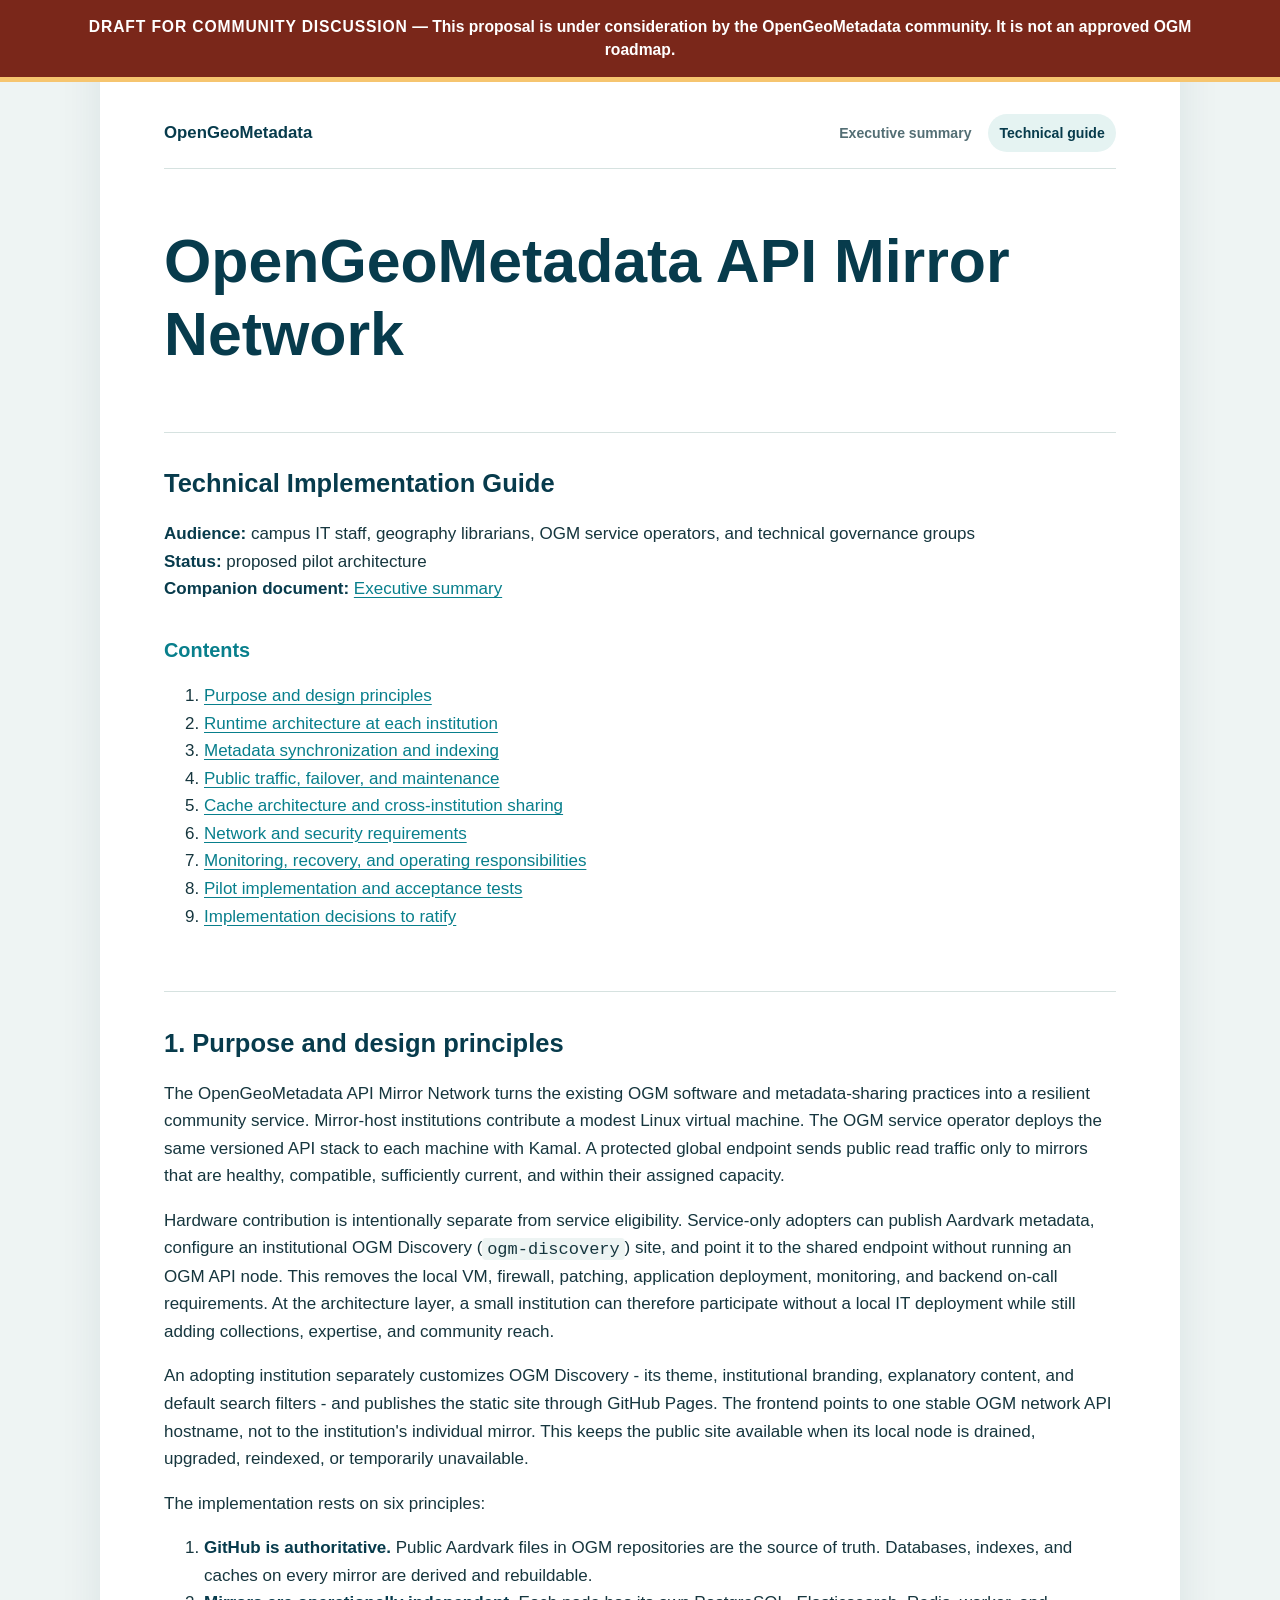
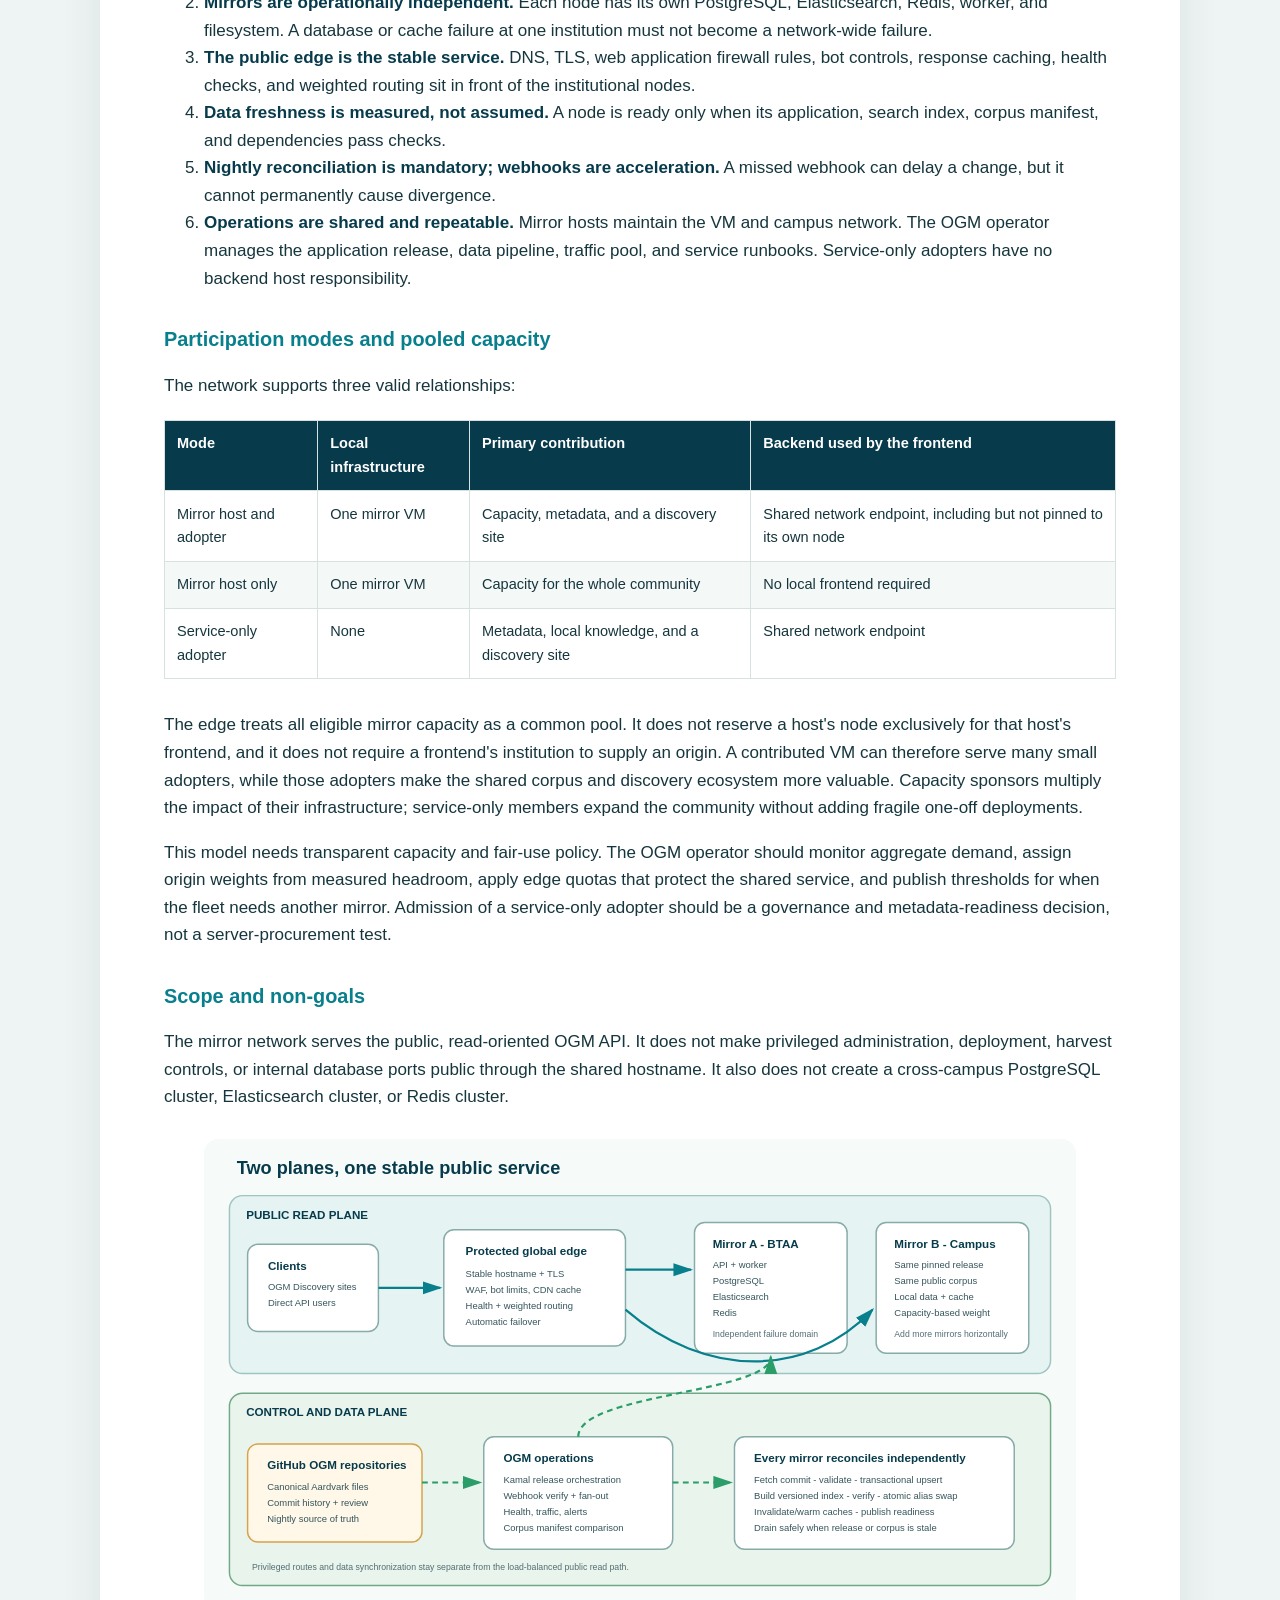
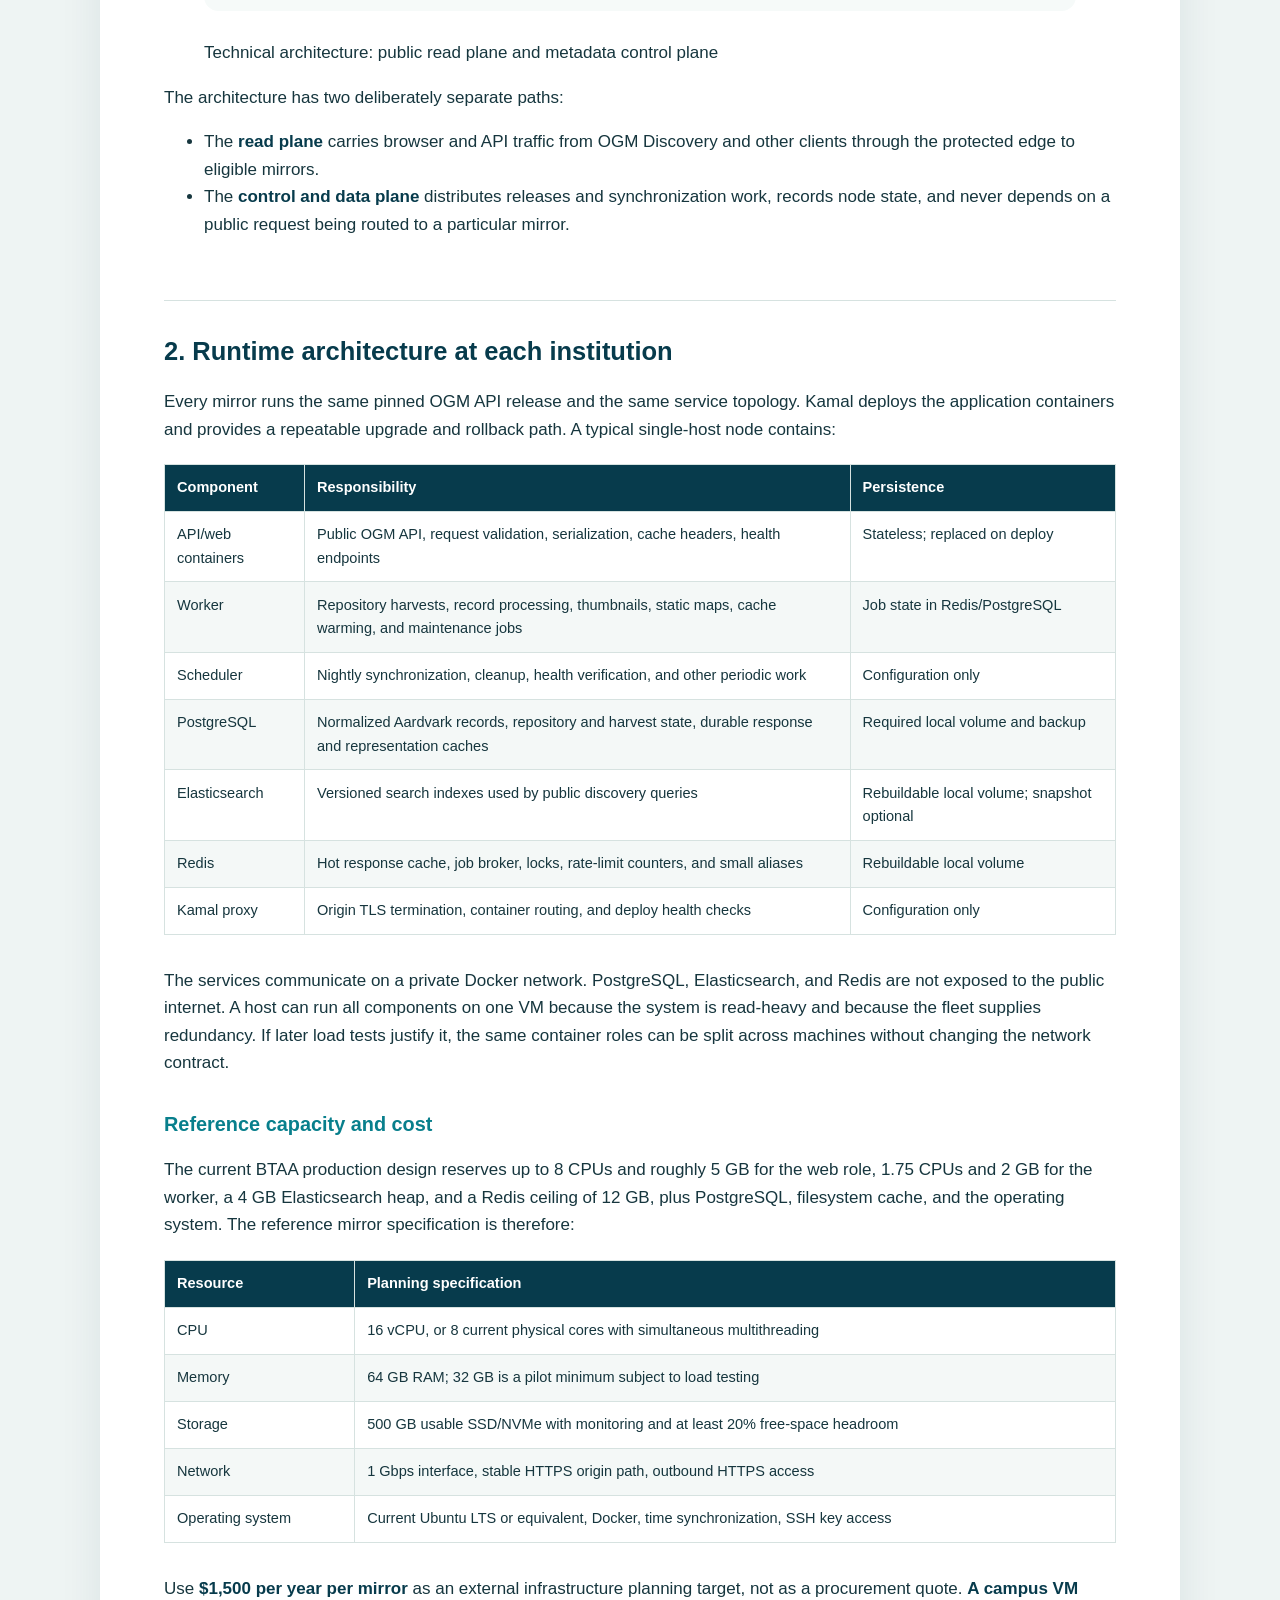
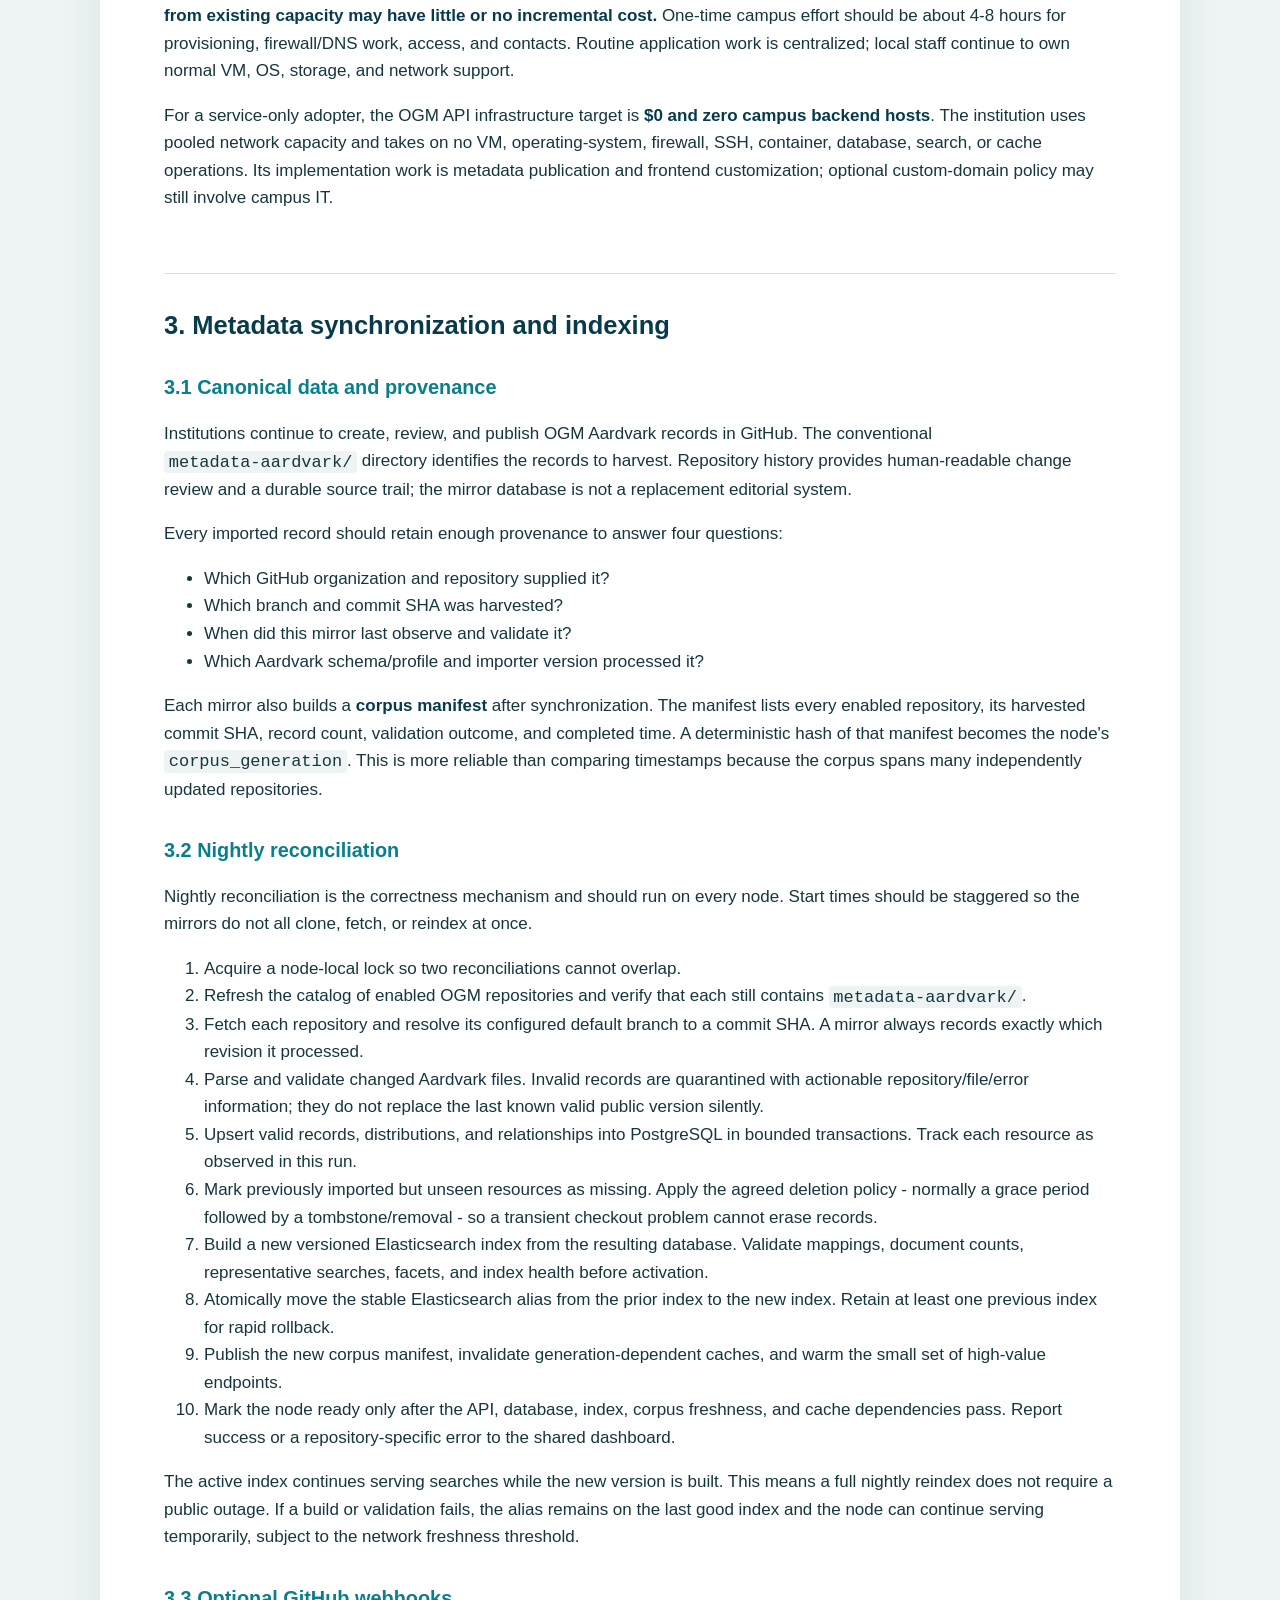
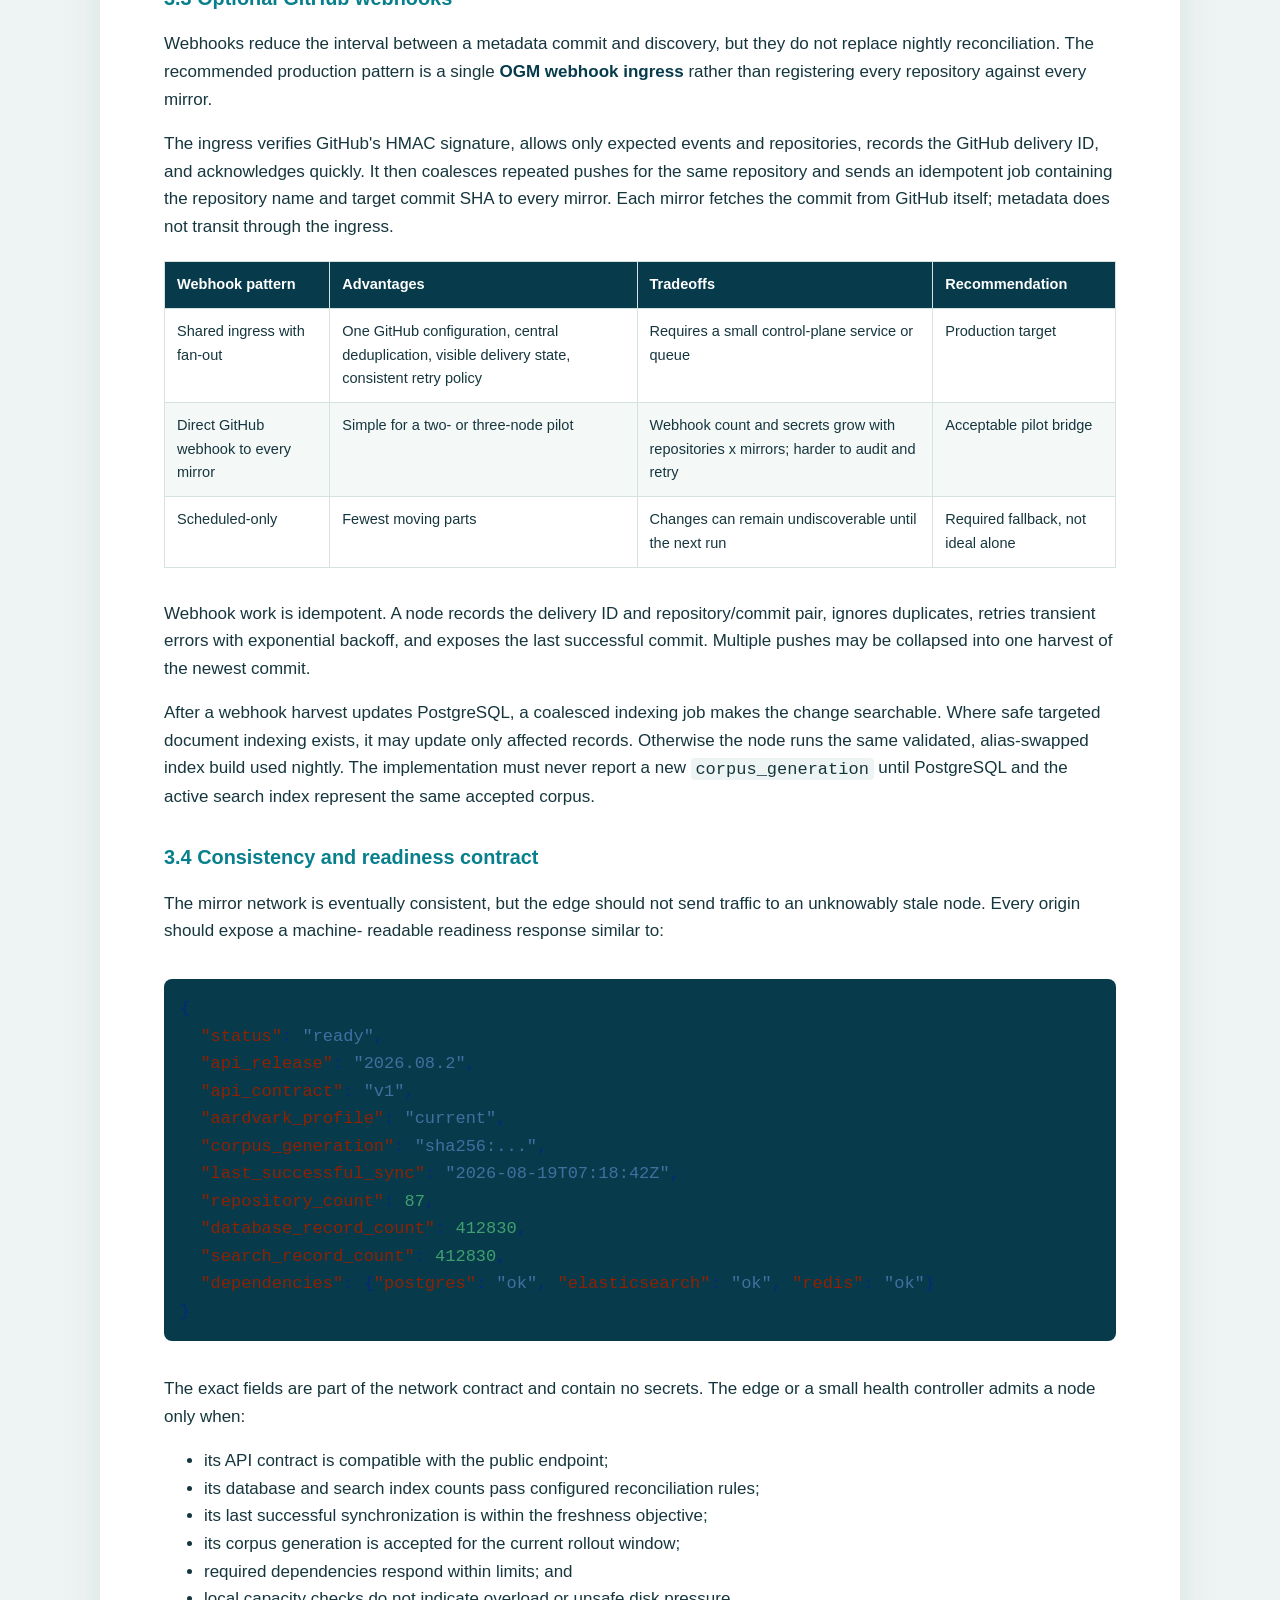
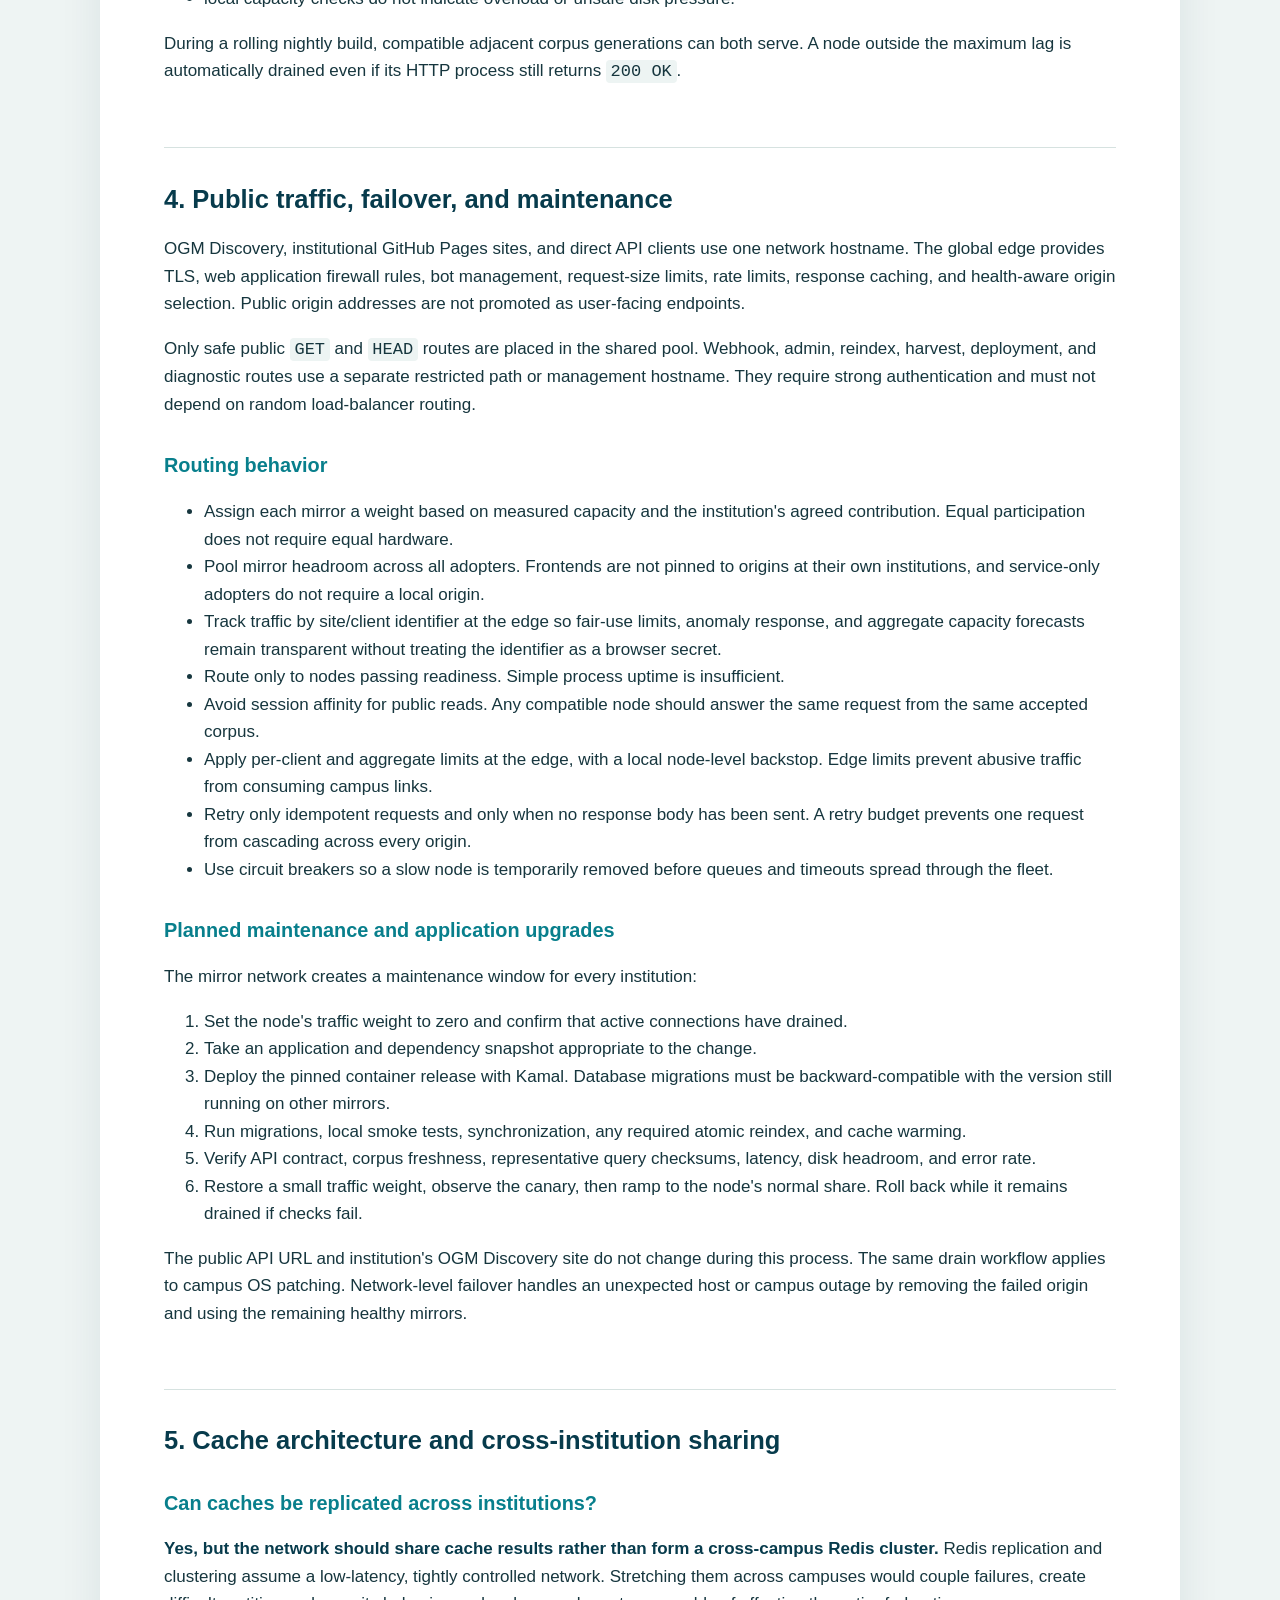
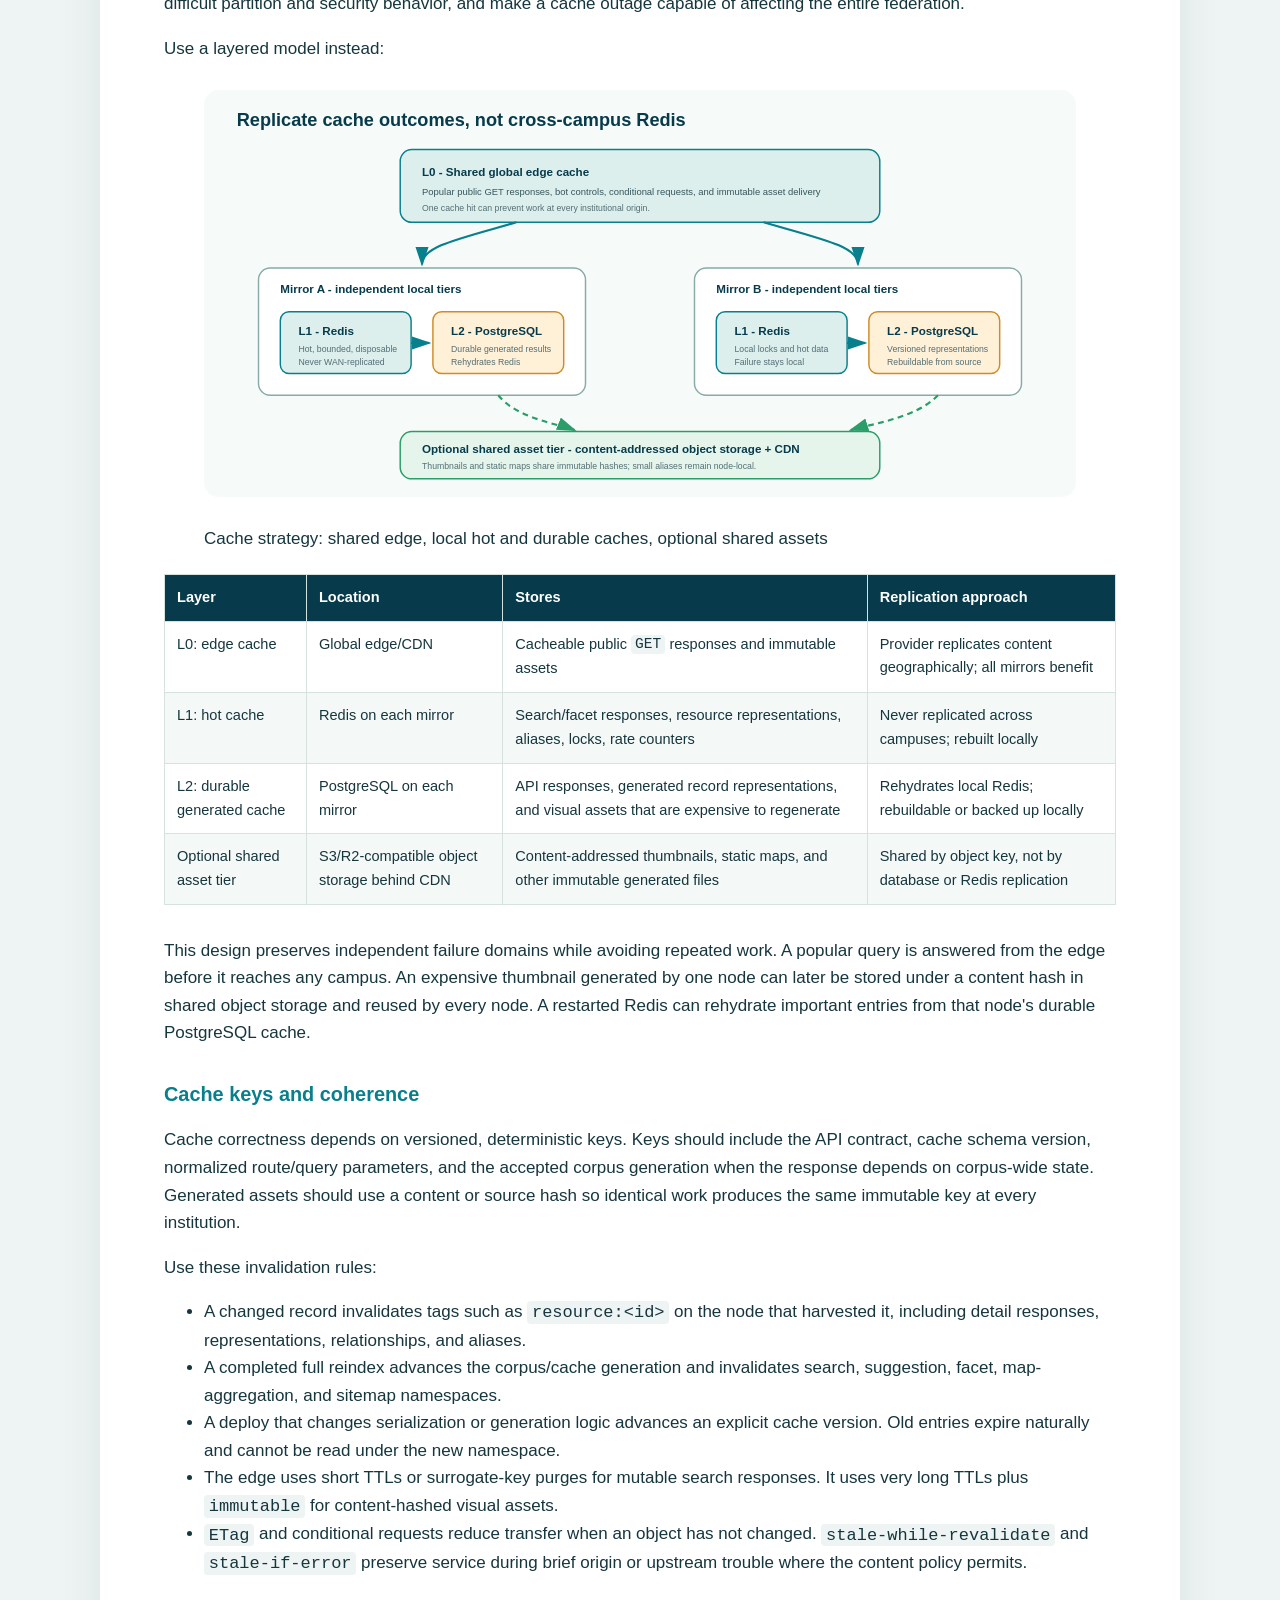
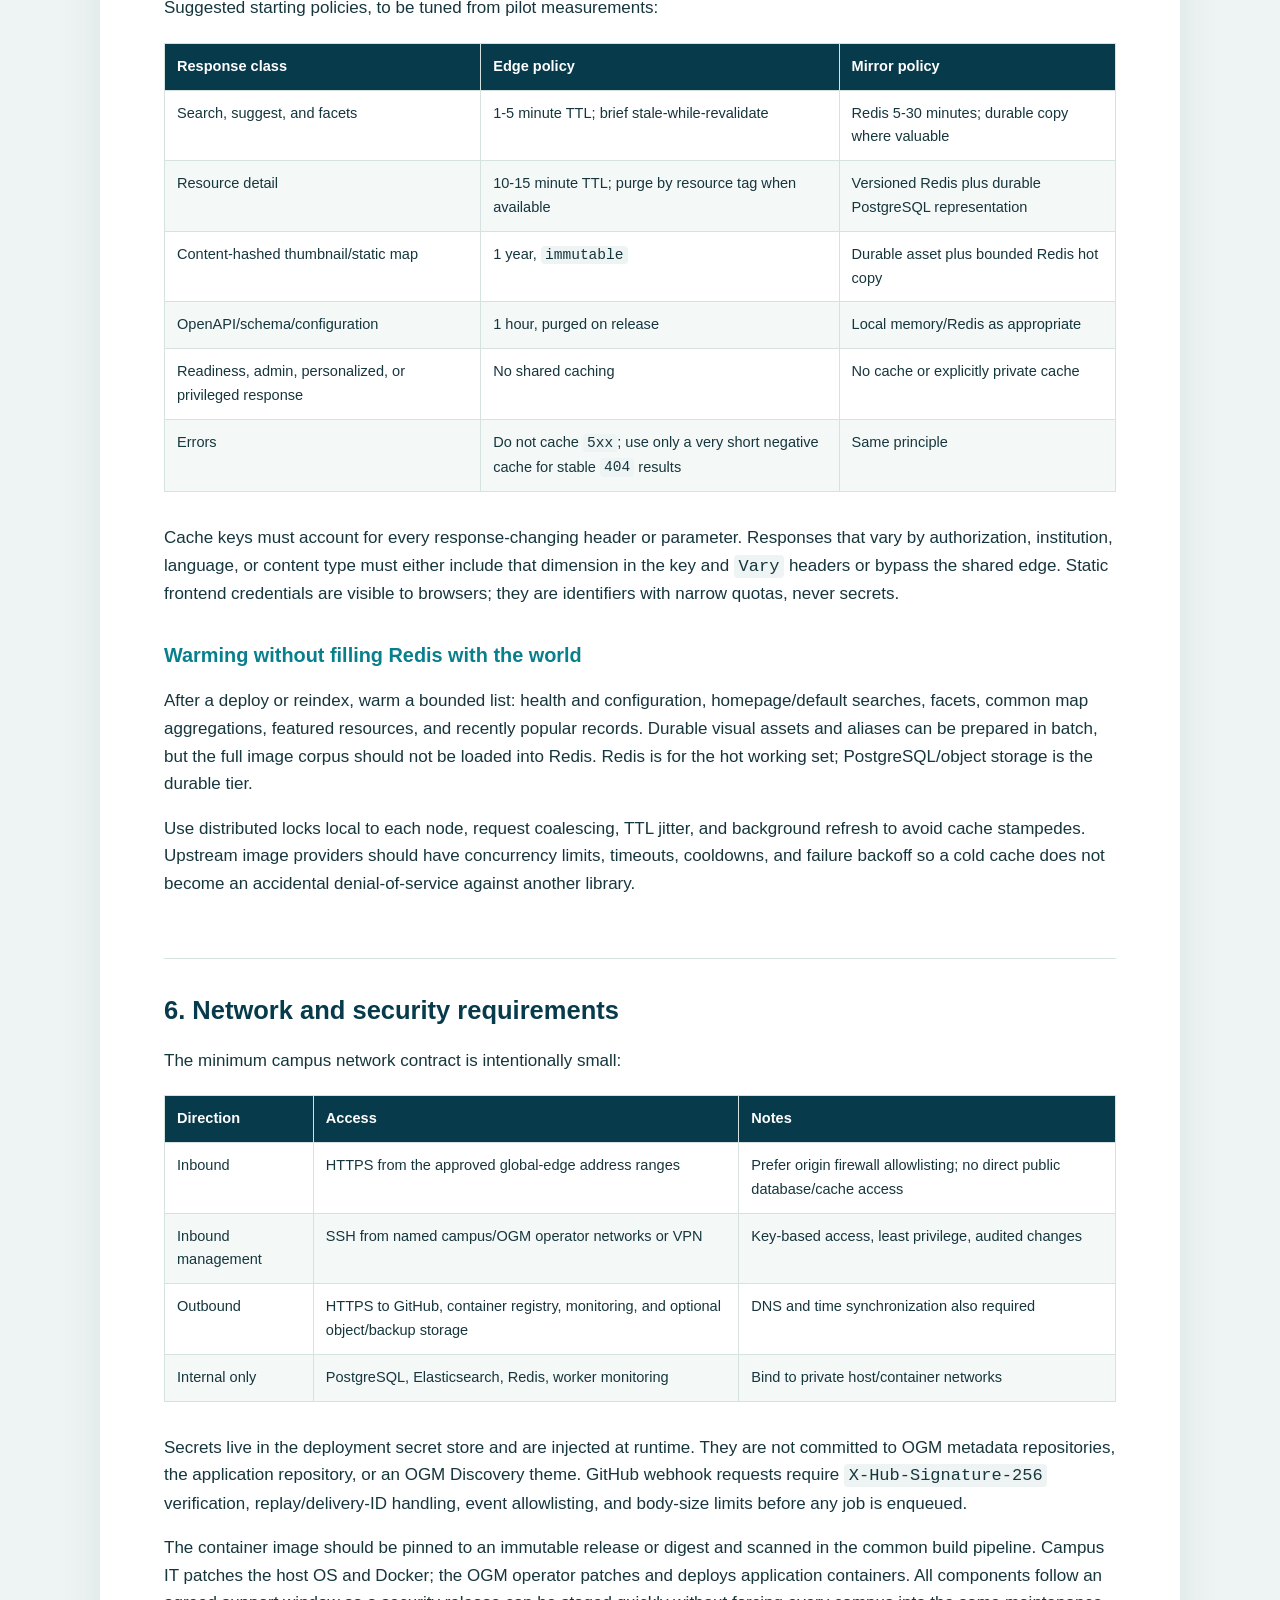
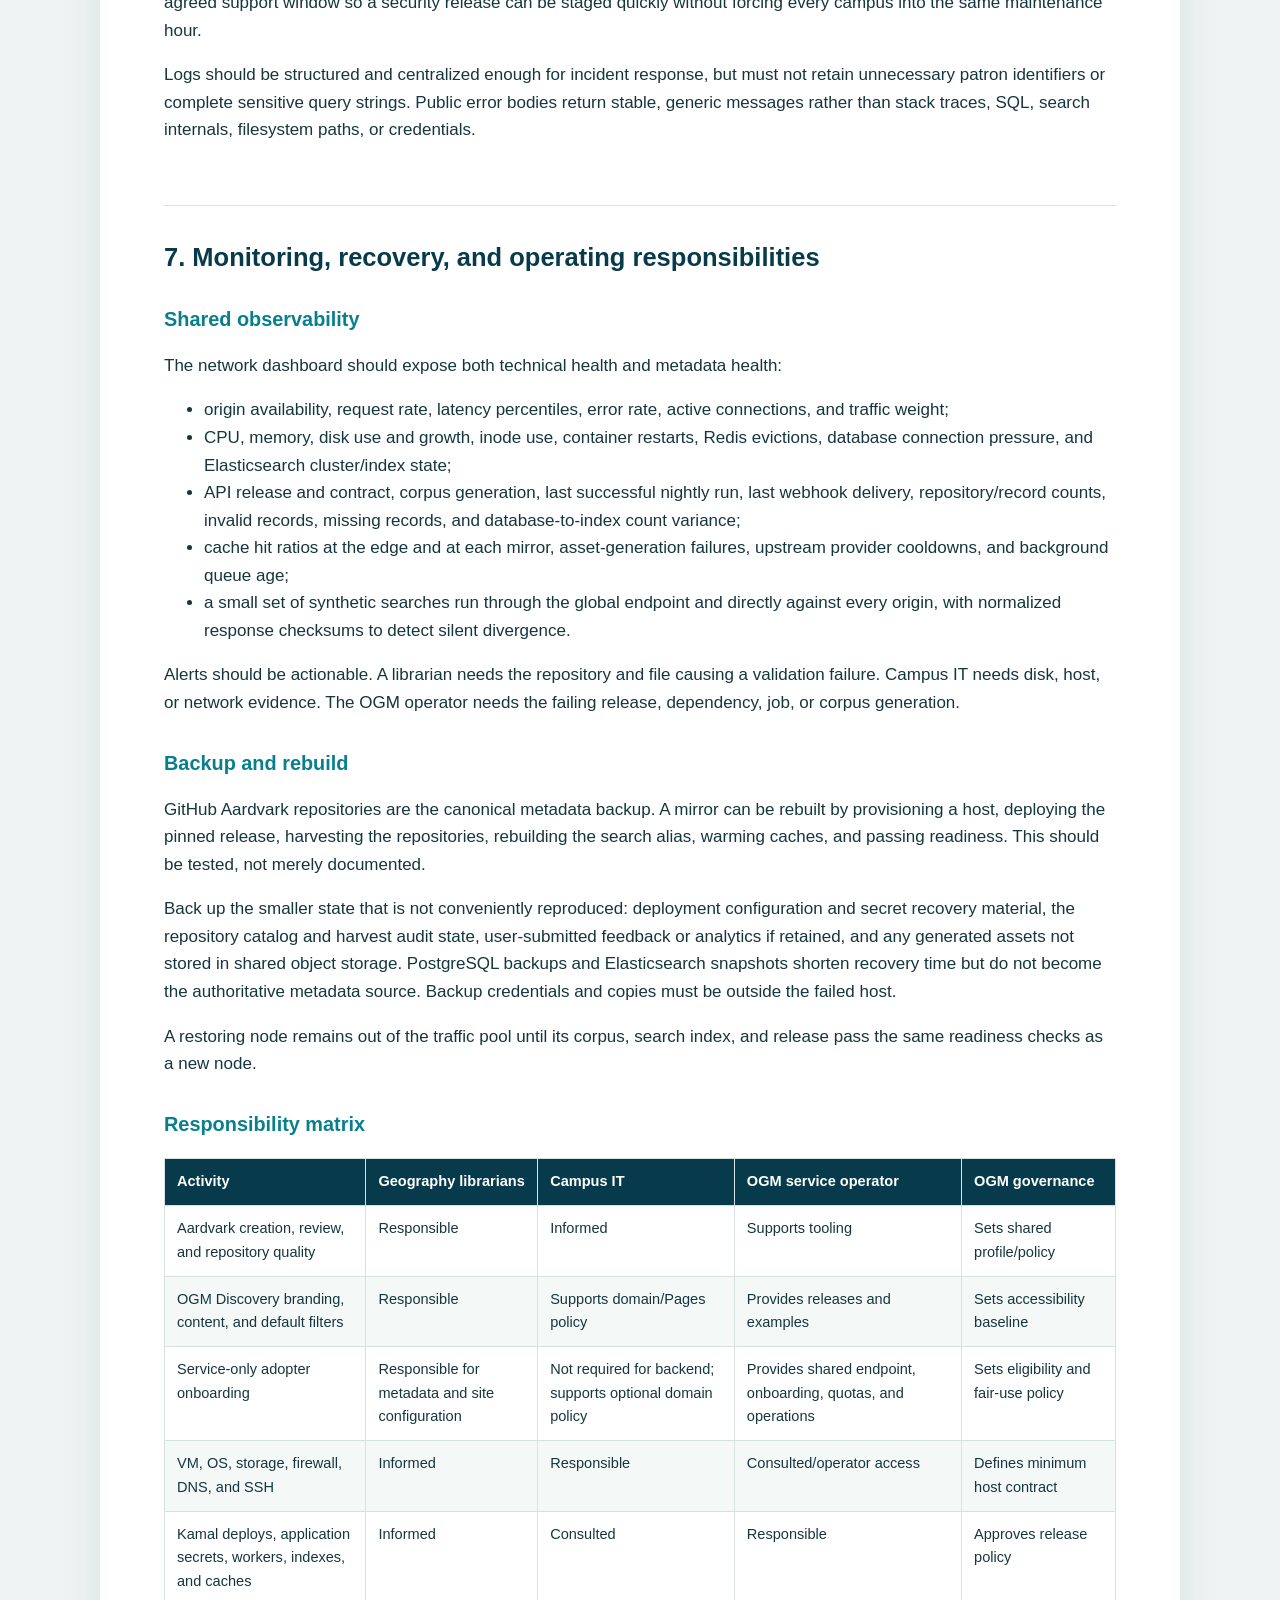
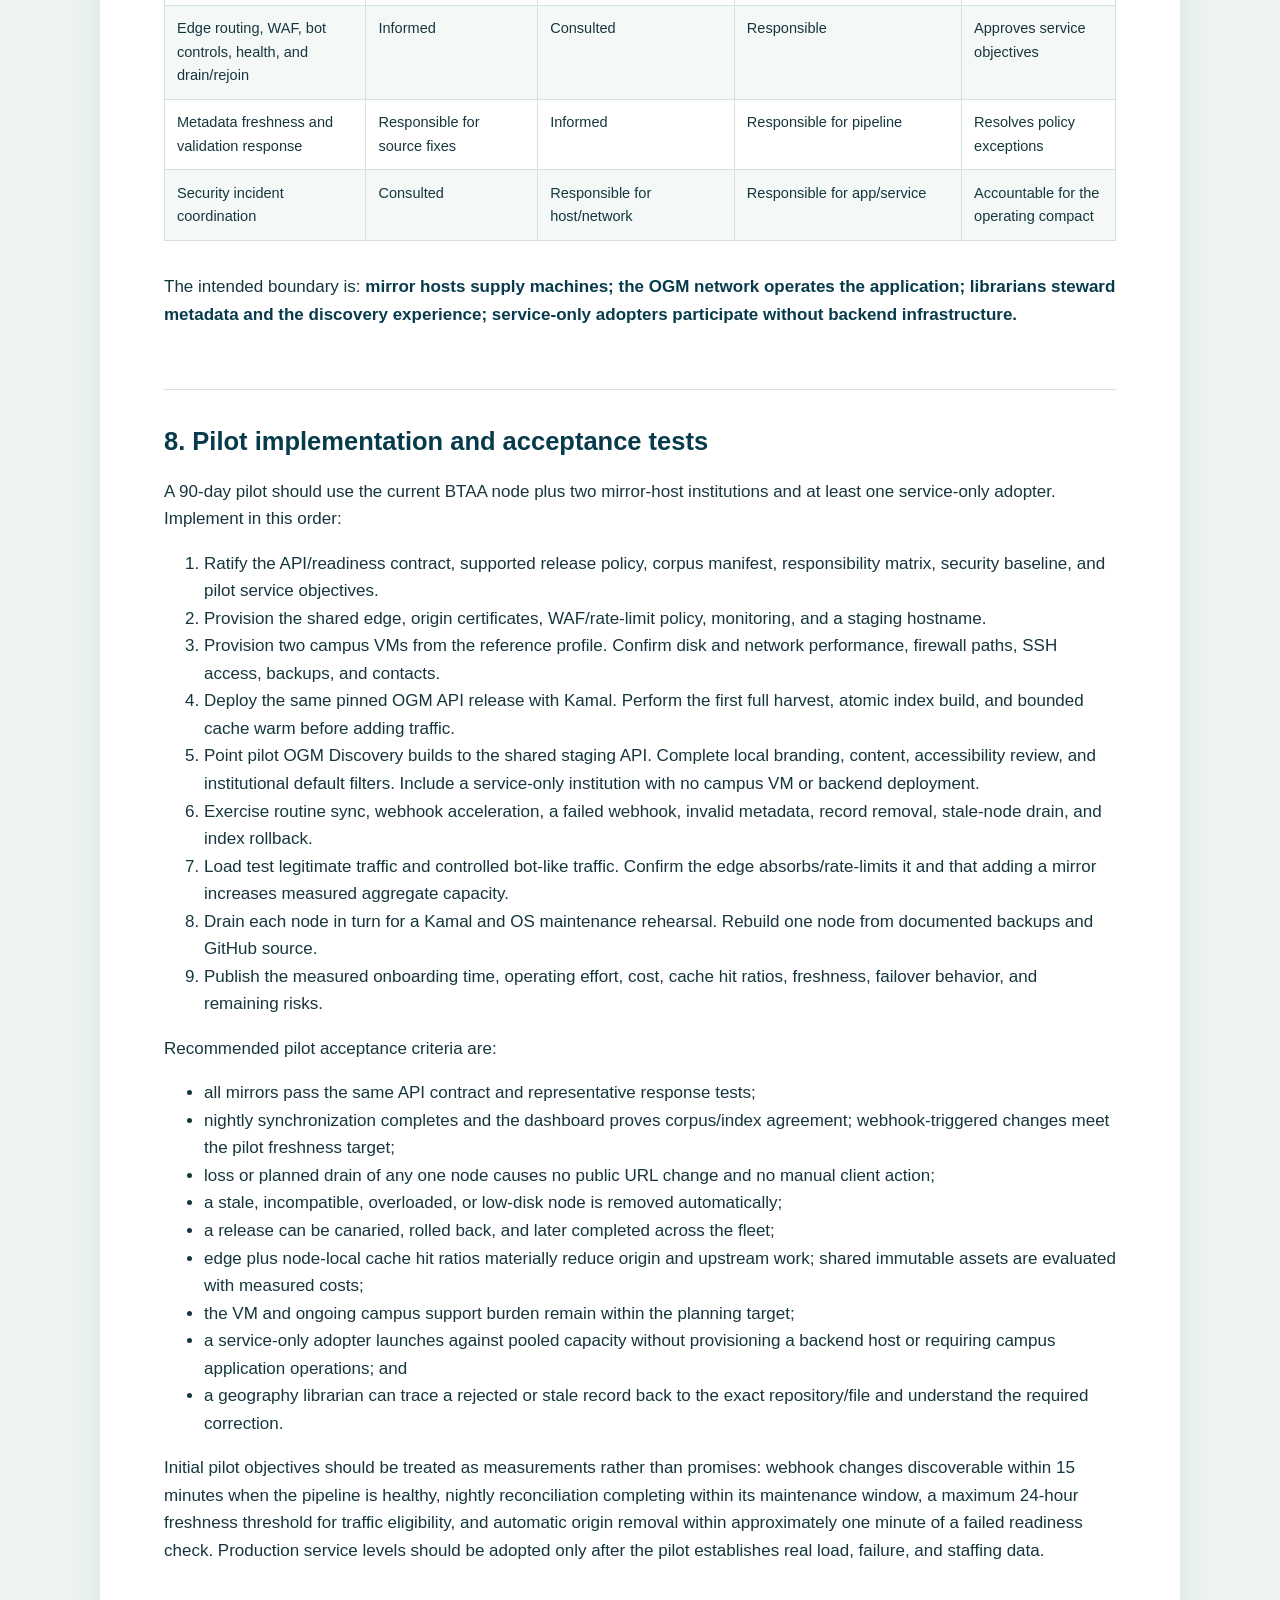
==== commit b5977683: "Strengthen draft framing and participation model" ====
--- a/output/html/opengeometadata-api-mirror-network-technical-implementation.html
+++ b/output/html/opengeometadata-api-mirror-network-technical-implementation.html
@@ -43,9 +43,9 @@
 code > span.cv { color: #60a0b0; font-weight: bold; font-style: italic; } /* CommentVar */
 code > span.in { color: #60a0b0; font-weight: bold; font-style: italic; } /* Information */
   </style>
-  <link href="data:text/css;charset=utf-8,%3Aroot%20%7B%0A%2D%2Dogm%2Dnavy%3A%20%23073b4c%3B%0A%2D%2Dogm%2Dteal%3A%20%23087f8c%3B%0A%2D%2Dogm%2Dgreen%3A%20%232a9d68%3B%0A%2D%2Dogm%2Dgold%3A%20%23d18b24%3B%0A%2D%2Dogm%2Dink%3A%20%2316363e%3B%0A%2D%2Dogm%2Dmuted%3A%20%23536e74%3B%0A%2D%2Dogm%2Dpale%3A%20%23f4f8f7%3B%0A%2D%2Dogm%2Dborder%3A%20%23d6e2e0%3B%0A%2D%2Dpage%2Dpad%3A%20clamp%281%2E5rem%2C%205vw%2C%204rem%29%3B%0A%7D%0A%2A%20%7B%20box%2Dsizing%3A%20border%2Dbox%3B%20%7D%0Ahtml%20%7B%20background%3A%20%23eef4f3%3B%20scroll%2Dbehavior%3A%20smooth%3B%20%7D%0Abody%20%7B%0Amax%2Dwidth%3A%201080px%3B%0Amargin%3A%202rem%20auto%3B%0Apadding%3A%20var%28%2D%2Dpage%2Dpad%29%3B%0Abackground%3A%20white%3B%0Acolor%3A%20var%28%2D%2Dogm%2Dink%29%3B%0Afont%3A%2017px%2F1%2E62%20%2Dapple%2Dsystem%2C%20BlinkMacSystemFont%2C%20%22Segoe%20UI%22%2C%20sans%2Dserif%3B%0Abox%2Dshadow%3A%200%2014px%2040px%20rgba%287%2C%2059%2C%2076%2C%200%2E09%29%3B%0A%7D%0A%2Eskip%2Dlink%20%7B%0Aposition%3A%20absolute%3B%0Aleft%3A%20%2D9999px%3B%0Atop%3A%200%3B%0Az%2Dindex%3A%2010%3B%0Apadding%3A%200%2E75rem%201rem%3B%0Acolor%3A%20white%3B%0Abackground%3A%20var%28%2D%2Dogm%2Dnavy%29%3B%0A%7D%0A%2Eskip%2Dlink%3Afocus%20%7B%20left%3A%201rem%3B%20top%3A%201rem%3B%20%7D%0A%2Edraft%2Dbanner%20%7B%0Amargin%3A%20calc%28%2D1%20%2A%20var%28%2D%2Dpage%2Dpad%29%29%20calc%28%2D1%20%2A%20var%28%2D%2Dpage%2Dpad%29%29%202rem%3B%0Apadding%3A%201rem%20var%28%2D%2Dpage%2Dpad%29%3B%0Aborder%2Dbottom%3A%205px%20solid%20%23f6c56f%3B%0Acolor%3A%20white%3B%0Abackground%3A%20%237a271a%3B%0Afont%2Dsize%3A%200%2E98rem%3B%0Afont%2Dweight%3A%20650%3B%0Aline%2Dheight%3A%201%2E45%3B%0Atext%2Dalign%3A%20center%3B%0A%7D%0A%2Edraft%2Dbanner%20strong%20%7B%20color%3A%20white%3B%20letter%2Dspacing%3A%200%2E055em%3B%20%7D%0A%2Esite%2Dnav%20%7B%0Adisplay%3A%20flex%3B%0Aalign%2Ditems%3A%20center%3B%0Ajustify%2Dcontent%3A%20space%2Dbetween%3B%0Agap%3A%201rem%3B%0Amargin%3A%200%200%203%2E5rem%3B%0Apadding%2Dbottom%3A%201rem%3B%0Aborder%2Dbottom%3A%201px%20solid%20var%28%2D%2Dogm%2Dborder%29%3B%0A%7D%0A%2Esite%2Dbrand%20%7B%0Acolor%3A%20var%28%2D%2Dogm%2Dnavy%29%3B%0Afont%2Dsize%3A%201%2E05rem%3B%0Afont%2Dweight%3A%20800%3B%0Atext%2Ddecoration%3A%20none%3B%0A%7D%0A%2Esite%2Dnav%20nav%20%7B%20display%3A%20flex%3B%20flex%2Dwrap%3A%20wrap%3B%20gap%3A%200%2E35rem%3B%20%7D%0A%2Esite%2Dnav%20nav%20a%20%7B%0Apadding%3A%200%2E45rem%200%2E7rem%3B%0Aborder%2Dradius%3A%20999px%3B%0Acolor%3A%20var%28%2D%2Dogm%2Dmuted%29%3B%0Afont%2Dsize%3A%200%2E88rem%3B%0Afont%2Dweight%3A%20700%3B%0Atext%2Ddecoration%3A%20none%3B%0A%7D%0A%2Esite%2Dnav%20nav%20a%3Ahover%2C%0A%2Esite%2Dnav%20nav%20a%3Afocus%2Dvisible%2C%0A%2Esite%2Dnav%20nav%20a%2Eactive%20%7B%20color%3A%20var%28%2D%2Dogm%2Dnavy%29%3B%20background%3A%20%23e5f3f2%3B%20%7D%0Ah1%2C%20h2%2C%20h3%20%7B%20color%3A%20var%28%2D%2Dogm%2Dnavy%29%3B%20line%2Dheight%3A%201%2E2%3B%20%7D%0Ah1%20%7B%20font%2Dsize%3A%20clamp%282%2E2rem%2C%206vw%2C%203%2E8rem%29%3B%20margin%2Dbottom%3A%200%2E15em%3B%20%7D%0Ah2%20%7B%20border%2Dtop%3A%201px%20solid%20var%28%2D%2Dogm%2Dborder%29%3B%20padding%2Dtop%3A%201%2E4em%3B%20margin%2Dtop%3A%202%2E4em%3B%20%7D%0Ah3%20%7B%20color%3A%20var%28%2D%2Dogm%2Dteal%29%3B%20margin%2Dtop%3A%201%2E8em%3B%20%7D%0Aa%20%7B%20color%3A%20var%28%2D%2Dogm%2Dteal%29%3B%20text%2Dunderline%2Doffset%3A%200%2E15em%3B%20%7D%0Aimg%20%7B%20display%3A%20block%3B%20max%2Dwidth%3A%20100%25%3B%20height%3A%20auto%3B%20margin%3A%201%2E75rem%20auto%3B%20%7D%0Ablockquote%20%7B%0Amargin%3A%201%2E5rem%200%3B%0Apadding%3A%200%2E8rem%201%2E2rem%3B%0Aborder%2Dleft%3A%205px%20solid%20var%28%2D%2Dogm%2Dgreen%29%3B%0Abackground%3A%20var%28%2D%2Dogm%2Dpale%29%3B%0A%7D%0Atable%20%7B%20width%3A%20100%25%3B%20border%2Dcollapse%3A%20collapse%3B%20margin%3A%201%2E3rem%200%202rem%3B%20font%2Dsize%3A%200%2E91rem%3B%20%7D%0Ath%20%7B%20background%3A%20var%28%2D%2Dogm%2Dnavy%29%3B%20color%3A%20white%3B%20text%2Dalign%3A%20left%3B%20%7D%0Ath%2C%20td%20%7B%20padding%3A%200%2E7rem%200%2E75rem%3B%20border%3A%201px%20solid%20var%28%2D%2Dogm%2Dborder%29%3B%20vertical%2Dalign%3A%20top%3B%20%7D%0Atbody%20tr%3Anth%2Dchild%28even%29%20%7B%20background%3A%20var%28%2D%2Dogm%2Dpale%29%3B%20%7D%0Acode%20%7B%20background%3A%20%23edf4f3%3B%20border%2Dradius%3A%204px%3B%20padding%3A%200%2E1em%200%2E28em%3B%20%7D%0Apre%20%7B%20overflow%2Dx%3A%20auto%3B%20padding%3A%201rem%3B%20color%3A%20%23eef8f7%3B%20background%3A%20var%28%2D%2Dogm%2Dnavy%29%3B%20border%2Dradius%3A%208px%3B%20%7D%0Apre%20code%20%7B%20background%3A%20transparent%3B%20padding%3A%200%3B%20%7D%0Astrong%20%7B%20color%3A%20var%28%2D%2Dogm%2Dnavy%29%3B%20%7D%0Ahr%20%7B%20border%3A%200%3B%20border%2Dtop%3A%201px%20solid%20var%28%2D%2Dogm%2Dborder%29%3B%20%7D%0A%2Esite%2Dfooter%20%7B%0Amargin%2Dtop%3A%204rem%3B%0Apadding%2Dtop%3A%201%2E5rem%3B%0Aborder%2Dtop%3A%201px%20solid%20var%28%2D%2Dogm%2Dborder%29%3B%0Acolor%3A%20var%28%2D%2Dogm%2Dmuted%29%3B%0Afont%2Dsize%3A%200%2E86rem%3B%0A%7D%0A%2Esite%2Dfooter%20p%20%7B%20margin%3A%200%2E25rem%200%3B%20%7D%0A%2Ehome%2Dpage%20%7B%20overflow%2Dx%3A%20hidden%3B%20%7D%0A%2Ehome%2Dpage%20h1%20%7B%20max%2Dwidth%3A%20900px%3B%20font%2Dsize%3A%20clamp%282%2E7rem%2C%207vw%2C%205%2E4rem%29%3B%20letter%2Dspacing%3A%20%2D0%2E04em%3B%20%7D%0A%2Ehome%2Dpage%20h2%20%7B%20margin%2Dtop%3A%203%2E5rem%3B%20%7D%0A%2Eeyebrow%20%7B%0Amargin%3A%200%200%200%2E8rem%3B%0Acolor%3A%20var%28%2D%2Dogm%2Dteal%29%3B%0Afont%2Dsize%3A%200%2E78rem%3B%0Afont%2Dweight%3A%20800%3B%0Aletter%2Dspacing%3A%200%2E12em%3B%0Atext%2Dtransform%3A%20uppercase%3B%0A%7D%0A%2Elede%20%7B%20max%2Dwidth%3A%20820px%3B%20color%3A%20var%28%2D%2Dogm%2Dmuted%29%3B%20font%2Dsize%3A%20clamp%281%2E12rem%2C%202%2E4vw%2C%201%2E42rem%29%3B%20%7D%0A%2Ehero%2Dactions%20%7B%20display%3A%20flex%3B%20flex%2Dwrap%3A%20wrap%3B%20gap%3A%200%2E75rem%3B%20margin%3A%201%2E8rem%200%202%2E5rem%3B%20%7D%0A%2Ebutton%20%7B%0Adisplay%3A%20inline%2Dblock%3B%0Apadding%3A%200%2E72rem%201rem%3B%0Aborder%3A%201px%20solid%20var%28%2D%2Dogm%2Dteal%29%3B%0Aborder%2Dradius%3A%208px%3B%0Acolor%3A%20var%28%2D%2Dogm%2Dteal%29%3B%0Afont%2Dweight%3A%20750%3B%0Atext%2Ddecoration%3A%20none%3B%0A%7D%0A%2Ebutton%2Eprimary%20%7B%20color%3A%20white%3B%20background%3A%20var%28%2D%2Dogm%2Dteal%29%3B%20%7D%0A%2Ebutton%3Ahover%2C%20%2Ebutton%3Afocus%2Dvisible%20%7B%20transform%3A%20translateY%28%2D1px%29%3B%20box%2Dshadow%3A%200%206px%2016px%20rgba%287%2C%2059%2C%2076%2C%200%2E12%29%3B%20%7D%0A%2Ehero%2Darchitecture%20%7B%0Awidth%3A%20100%25%3B%0Amargin%3A%202rem%200%3B%0Apadding%3A%201rem%3B%0Aborder%3A%201px%20solid%20var%28%2D%2Dogm%2Dborder%29%3B%0Aborder%2Dradius%3A%2018px%3B%0Abackground%3A%20var%28%2D%2Dogm%2Dpale%29%3B%0A%7D%0A%2Ecard%2Dgrid%20%7B%0Adisplay%3A%20grid%3B%0Agrid%2Dtemplate%2Dcolumns%3A%20repeat%282%2C%20minmax%280%2C%201fr%29%29%3B%0Agap%3A%201%2E25rem%3B%0Amargin%3A%201%2E5rem%200%3B%0A%7D%0A%2Edocument%2Dcard%20%7B%0Adisplay%3A%20flex%3B%0Aflex%2Ddirection%3A%20column%3B%0Amin%2Dheight%3A%20260px%3B%0Apadding%3A%201%2E4rem%3B%0Aborder%3A%201px%20solid%20var%28%2D%2Dogm%2Dborder%29%3B%0Aborder%2Dradius%3A%2014px%3B%0Abackground%3A%20var%28%2D%2Dogm%2Dpale%29%3B%0A%7D%0A%2Edocument%2Dcard%3Anth%2Dchild%282%29%20%7B%20background%3A%20%23e5f3f2%3B%20%7D%0A%2Edocument%2Dcard%20h3%20%7B%20margin%3A%200%2E4rem%200%200%2E7rem%3B%20font%2Dsize%3A%201%2E35rem%3B%20%7D%0A%2Edocument%2Dcard%20p%20%7B%20margin%2Dtop%3A%200%3B%20%7D%0A%2Edocument%2Dcard%20%2Ecard%2Dactions%20%7B%20display%3A%20flex%3B%20flex%2Dwrap%3A%20wrap%3B%20gap%3A%200%2E7rem%3B%20margin%2Dtop%3A%20auto%3B%20%7D%0A%2Edocument%2Dcard%20%2Ecard%2Dactions%20a%20%7B%20font%2Dweight%3A%20750%3B%20%7D%0A%2Eprinciples%20%7B%0Adisplay%3A%20grid%3B%0Agrid%2Dtemplate%2Dcolumns%3A%20repeat%283%2C%20minmax%280%2C%201fr%29%29%3B%0Agap%3A%201rem%3B%0Apadding%3A%200%3B%0Alist%2Dstyle%3A%20none%3B%0A%7D%0A%2Eprinciples%20li%20%7B%20padding%3A%201rem%3B%20border%2Dtop%3A%204px%20solid%20var%28%2D%2Dogm%2Dgreen%29%3B%20background%3A%20var%28%2D%2Dogm%2Dpale%29%3B%20%7D%0A%2Eprinciples%20strong%20%7B%20display%3A%20block%3B%20margin%2Dbottom%3A%200%2E35rem%3B%20%7D%0A%40media%20%28max%2Dwidth%3A%20720px%29%20%7B%0Ahtml%20%7B%20background%3A%20white%3B%20%7D%0Abody%20%7B%20margin%3A%200%3B%20padding%3A%201%2E2rem%3B%20box%2Dshadow%3A%20none%3B%20font%2Dsize%3A%2016px%3B%20%7D%0A%2Edraft%2Dbanner%20%7B%20margin%3A%20%2D1%2E2rem%20%2D1%2E2rem%201%2E5rem%3B%20padding%3A%200%2E9rem%201%2E2rem%3B%20text%2Dalign%3A%20left%3B%20%7D%0Atable%20%7B%20display%3A%20block%3B%20overflow%2Dx%3A%20auto%3B%20%7D%0A%2Esite%2Dnav%20%7B%20align%2Ditems%3A%20flex%2Dstart%3B%20flex%2Ddirection%3A%20column%3B%20margin%2Dtop%3A%200%3B%20%7D%0A%2Ecard%2Dgrid%2C%20%2Eprinciples%20%7B%20grid%2Dtemplate%2Dcolumns%3A%201fr%3B%20%7D%0A%7D%0A%40media%20print%20%7B%0A%40page%20%7B%20margin%3A%200%2E65in%3B%20%7D%0Ahtml%20%7B%20background%3A%20white%3B%20%7D%0Abody%20%7B%20max%2Dwidth%3A%20none%3B%20margin%3A%200%3B%20padding%3A%200%3B%20box%2Dshadow%3A%20none%3B%20font%2Dsize%3A%209%2E5pt%3B%20line%2Dheight%3A%201%2E35%3B%20%7D%0Ah1%20%7B%20font%2Dsize%3A%2026pt%3B%20%7D%0Ah2%20%7B%20break%2Dbefore%3A%20auto%3B%20break%2Dafter%3A%20avoid%3B%20margin%2Dtop%3A%201%2E5em%3B%20%7D%0Ah3%2C%20table%2C%20img%2C%20pre%20%7B%20break%2Dinside%3A%20avoid%3B%20%7D%0Aa%20%7B%20color%3A%20inherit%3B%20text%2Ddecoration%3A%20none%3B%20%7D%0A%2Esite%2Dnav%2C%20%2Eskip%2Dlink%2C%20%2Ehero%2Dactions%2C%20%2Esite%2Dfooter%20%7B%20display%3A%20none%3B%20%7D%0A%2Edraft%2Dbanner%20%7B%20margin%3A%200%200%201rem%3B%20padding%3A%200%2E65rem%3B%20border%3A%202px%20solid%20%23000%3B%20color%3A%20%23000%3B%20background%3A%20%23fff%3B%20%7D%0A%2Edraft%2Dbanner%20strong%20%7B%20color%3A%20%23000%3B%20%7D%0A%7D%0A" rel="stylesheet">
+  <link href="data:text/css;charset=utf-8,%3Aroot%20%7B%0A%2D%2Dogm%2Dnavy%3A%20%23073b4c%3B%0A%2D%2Dogm%2Dteal%3A%20%23087f8c%3B%0A%2D%2Dogm%2Dgreen%3A%20%232a9d68%3B%0A%2D%2Dogm%2Dgold%3A%20%23d18b24%3B%0A%2D%2Dogm%2Dink%3A%20%2316363e%3B%0A%2D%2Dogm%2Dmuted%3A%20%23536e74%3B%0A%2D%2Dogm%2Dpale%3A%20%23f4f8f7%3B%0A%2D%2Dogm%2Dborder%3A%20%23d6e2e0%3B%0A%2D%2Dpage%2Dpad%3A%20clamp%281%2E5rem%2C%205vw%2C%204rem%29%3B%0A%7D%0A%2A%20%7B%20box%2Dsizing%3A%20border%2Dbox%3B%20%7D%0Ahtml%20%7B%20overflow%2Dx%3A%20clip%3B%20scroll%2Dpadding%2Dtop%3A%206rem%3B%20background%3A%20%23eef4f3%3B%20scroll%2Dbehavior%3A%20smooth%3B%20%7D%0Abody%20%7B%0Amax%2Dwidth%3A%201080px%3B%0Amargin%3A%200%20auto%202rem%3B%0Apadding%3A%20var%28%2D%2Dpage%2Dpad%29%3B%0Abackground%3A%20white%3B%0Acolor%3A%20var%28%2D%2Dogm%2Dink%29%3B%0Afont%3A%2017px%2F1%2E62%20%2Dapple%2Dsystem%2C%20BlinkMacSystemFont%2C%20%22Segoe%20UI%22%2C%20sans%2Dserif%3B%0Abox%2Dshadow%3A%200%2014px%2040px%20rgba%287%2C%2059%2C%2076%2C%200%2E09%29%3B%0A%7D%0A%2Eskip%2Dlink%20%7B%0Aposition%3A%20absolute%3B%0Aleft%3A%20%2D9999px%3B%0Atop%3A%200%3B%0Az%2Dindex%3A%201100%3B%0Apadding%3A%200%2E75rem%201rem%3B%0Acolor%3A%20white%3B%0Abackground%3A%20var%28%2D%2Dogm%2Dnavy%29%3B%0A%7D%0A%2Eskip%2Dlink%3Afocus%20%7B%20left%3A%201rem%3B%20top%3A%201rem%3B%20%7D%0A%2Edraft%2Dbanner%20%7B%0Aposition%3A%20sticky%3B%0Atop%3A%200%3B%0Az%2Dindex%3A%201000%3B%0Awidth%3A%20100vw%3B%0Amargin%3A%20calc%28%2D1%20%2A%20var%28%2D%2Dpage%2Dpad%29%29%200%202rem%20calc%2850%25%20%2D%2050vw%29%3B%0Apadding%3A%201rem%20var%28%2D%2Dpage%2Dpad%29%3B%0Aborder%2Dbottom%3A%205px%20solid%20%23f6c56f%3B%0Acolor%3A%20white%3B%0Abackground%3A%20%237a271a%3B%0Afont%2Dsize%3A%200%2E98rem%3B%0Afont%2Dweight%3A%20650%3B%0Aline%2Dheight%3A%201%2E45%3B%0Atext%2Dalign%3A%20center%3B%0A%7D%0A%2Edraft%2Dbanner%20strong%20%7B%20color%3A%20white%3B%20letter%2Dspacing%3A%200%2E055em%3B%20%7D%0A%2Esite%2Dnav%20%7B%0Adisplay%3A%20flex%3B%0Aalign%2Ditems%3A%20center%3B%0Ajustify%2Dcontent%3A%20space%2Dbetween%3B%0Agap%3A%201rem%3B%0Amargin%3A%200%200%203%2E5rem%3B%0Apadding%2Dbottom%3A%201rem%3B%0Aborder%2Dbottom%3A%201px%20solid%20var%28%2D%2Dogm%2Dborder%29%3B%0A%7D%0A%2Esite%2Dbrand%20%7B%0Acolor%3A%20var%28%2D%2Dogm%2Dnavy%29%3B%0Afont%2Dsize%3A%201%2E05rem%3B%0Afont%2Dweight%3A%20800%3B%0Atext%2Ddecoration%3A%20none%3B%0A%7D%0A%2Esite%2Dnav%20nav%20%7B%20display%3A%20flex%3B%20flex%2Dwrap%3A%20wrap%3B%20gap%3A%200%2E35rem%3B%20%7D%0A%2Esite%2Dnav%20nav%20a%20%7B%0Apadding%3A%200%2E45rem%200%2E7rem%3B%0Aborder%2Dradius%3A%20999px%3B%0Acolor%3A%20var%28%2D%2Dogm%2Dmuted%29%3B%0Afont%2Dsize%3A%200%2E88rem%3B%0Afont%2Dweight%3A%20700%3B%0Atext%2Ddecoration%3A%20none%3B%0A%7D%0A%2Esite%2Dnav%20nav%20a%3Ahover%2C%0A%2Esite%2Dnav%20nav%20a%3Afocus%2Dvisible%2C%0A%2Esite%2Dnav%20nav%20a%2Eactive%20%7B%20color%3A%20var%28%2D%2Dogm%2Dnavy%29%3B%20background%3A%20%23e5f3f2%3B%20%7D%0Ah1%2C%20h2%2C%20h3%20%7B%20color%3A%20var%28%2D%2Dogm%2Dnavy%29%3B%20line%2Dheight%3A%201%2E2%3B%20%7D%0Ah1%20%7B%20font%2Dsize%3A%20clamp%282%2E2rem%2C%206vw%2C%203%2E8rem%29%3B%20margin%2Dbottom%3A%200%2E15em%3B%20%7D%0Ah2%20%7B%20border%2Dtop%3A%201px%20solid%20var%28%2D%2Dogm%2Dborder%29%3B%20padding%2Dtop%3A%201%2E4em%3B%20margin%2Dtop%3A%202%2E4em%3B%20%7D%0Ah3%20%7B%20color%3A%20var%28%2D%2Dogm%2Dteal%29%3B%20margin%2Dtop%3A%201%2E8em%3B%20%7D%0Aa%20%7B%20color%3A%20var%28%2D%2Dogm%2Dteal%29%3B%20text%2Dunderline%2Doffset%3A%200%2E15em%3B%20%7D%0Aimg%20%7B%20display%3A%20block%3B%20max%2Dwidth%3A%20100%25%3B%20height%3A%20auto%3B%20margin%3A%201%2E75rem%20auto%3B%20%7D%0Ablockquote%20%7B%0Amargin%3A%201%2E5rem%200%3B%0Apadding%3A%200%2E8rem%201%2E2rem%3B%0Aborder%2Dleft%3A%205px%20solid%20var%28%2D%2Dogm%2Dgreen%29%3B%0Abackground%3A%20var%28%2D%2Dogm%2Dpale%29%3B%0A%7D%0Atable%20%7B%20width%3A%20100%25%3B%20border%2Dcollapse%3A%20collapse%3B%20margin%3A%201%2E3rem%200%202rem%3B%20font%2Dsize%3A%200%2E91rem%3B%20%7D%0Ath%20%7B%20background%3A%20var%28%2D%2Dogm%2Dnavy%29%3B%20color%3A%20white%3B%20text%2Dalign%3A%20left%3B%20%7D%0Ath%2C%20td%20%7B%20padding%3A%200%2E7rem%200%2E75rem%3B%20border%3A%201px%20solid%20var%28%2D%2Dogm%2Dborder%29%3B%20vertical%2Dalign%3A%20top%3B%20%7D%0Atbody%20tr%3Anth%2Dchild%28even%29%20%7B%20background%3A%20var%28%2D%2Dogm%2Dpale%29%3B%20%7D%0Acode%20%7B%20background%3A%20%23edf4f3%3B%20border%2Dradius%3A%204px%3B%20padding%3A%200%2E1em%200%2E28em%3B%20%7D%0Apre%20%7B%20overflow%2Dx%3A%20auto%3B%20padding%3A%201rem%3B%20color%3A%20%23eef8f7%3B%20background%3A%20var%28%2D%2Dogm%2Dnavy%29%3B%20border%2Dradius%3A%208px%3B%20%7D%0Apre%20code%20%7B%20background%3A%20transparent%3B%20padding%3A%200%3B%20%7D%0Astrong%20%7B%20color%3A%20var%28%2D%2Dogm%2Dnavy%29%3B%20%7D%0Ahr%20%7B%20border%3A%200%3B%20border%2Dtop%3A%201px%20solid%20var%28%2D%2Dogm%2Dborder%29%3B%20%7D%0A%2Esite%2Dfooter%20%7B%0Amargin%2Dtop%3A%204rem%3B%0Apadding%2Dtop%3A%201%2E5rem%3B%0Aborder%2Dtop%3A%201px%20solid%20var%28%2D%2Dogm%2Dborder%29%3B%0Acolor%3A%20var%28%2D%2Dogm%2Dmuted%29%3B%0Afont%2Dsize%3A%200%2E86rem%3B%0A%7D%0A%2Esite%2Dfooter%20p%20%7B%20margin%3A%200%2E25rem%200%3B%20%7D%0A%2Ehome%2Dpage%20h1%20%7B%20max%2Dwidth%3A%20900px%3B%20font%2Dsize%3A%20clamp%282%2E7rem%2C%207vw%2C%205%2E4rem%29%3B%20letter%2Dspacing%3A%20%2D0%2E04em%3B%20%7D%0A%2Ehome%2Dpage%20h2%20%7B%20margin%2Dtop%3A%203%2E5rem%3B%20%7D%0A%2Eeyebrow%20%7B%0Amargin%3A%200%200%200%2E8rem%3B%0Acolor%3A%20var%28%2D%2Dogm%2Dteal%29%3B%0Afont%2Dsize%3A%200%2E78rem%3B%0Afont%2Dweight%3A%20800%3B%0Aletter%2Dspacing%3A%200%2E12em%3B%0Atext%2Dtransform%3A%20uppercase%3B%0A%7D%0A%2Elede%20%7B%20max%2Dwidth%3A%20820px%3B%20color%3A%20var%28%2D%2Dogm%2Dmuted%29%3B%20font%2Dsize%3A%20clamp%281%2E12rem%2C%202%2E4vw%2C%201%2E42rem%29%3B%20%7D%0A%2Ehero%2Dactions%20%7B%20display%3A%20flex%3B%20flex%2Dwrap%3A%20wrap%3B%20gap%3A%200%2E75rem%3B%20margin%3A%201%2E8rem%200%202%2E5rem%3B%20%7D%0A%2Ebutton%20%7B%0Adisplay%3A%20inline%2Dblock%3B%0Apadding%3A%200%2E72rem%201rem%3B%0Aborder%3A%201px%20solid%20var%28%2D%2Dogm%2Dteal%29%3B%0Aborder%2Dradius%3A%208px%3B%0Acolor%3A%20var%28%2D%2Dogm%2Dteal%29%3B%0Afont%2Dweight%3A%20750%3B%0Atext%2Ddecoration%3A%20none%3B%0A%7D%0A%2Ebutton%2Eprimary%20%7B%20color%3A%20white%3B%20background%3A%20var%28%2D%2Dogm%2Dteal%29%3B%20%7D%0A%2Ebutton%3Ahover%2C%20%2Ebutton%3Afocus%2Dvisible%20%7B%20transform%3A%20translateY%28%2D1px%29%3B%20box%2Dshadow%3A%200%206px%2016px%20rgba%287%2C%2059%2C%2076%2C%200%2E12%29%3B%20%7D%0A%2Ehero%2Darchitecture%20%7B%0Awidth%3A%20100%25%3B%0Amargin%3A%202rem%200%3B%0Apadding%3A%201rem%3B%0Aborder%3A%201px%20solid%20var%28%2D%2Dogm%2Dborder%29%3B%0Aborder%2Dradius%3A%2018px%3B%0Abackground%3A%20var%28%2D%2Dogm%2Dpale%29%3B%0A%7D%0A%2Ecard%2Dgrid%20%7B%0Adisplay%3A%20grid%3B%0Agrid%2Dtemplate%2Dcolumns%3A%20repeat%282%2C%20minmax%280%2C%201fr%29%29%3B%0Agap%3A%201%2E25rem%3B%0Amargin%3A%201%2E5rem%200%3B%0A%7D%0A%2Edocument%2Dcard%20%7B%0Adisplay%3A%20flex%3B%0Aflex%2Ddirection%3A%20column%3B%0Amin%2Dheight%3A%20260px%3B%0Apadding%3A%201%2E4rem%3B%0Aborder%3A%201px%20solid%20var%28%2D%2Dogm%2Dborder%29%3B%0Aborder%2Dradius%3A%2014px%3B%0Abackground%3A%20var%28%2D%2Dogm%2Dpale%29%3B%0A%7D%0A%2Edocument%2Dcard%3Anth%2Dchild%282%29%20%7B%20background%3A%20%23e5f3f2%3B%20%7D%0A%2Edocument%2Dcard%20h3%20%7B%20margin%3A%200%2E4rem%200%200%2E7rem%3B%20font%2Dsize%3A%201%2E35rem%3B%20%7D%0A%2Edocument%2Dcard%20p%20%7B%20margin%2Dtop%3A%200%3B%20%7D%0A%2Edocument%2Dcard%20%2Ecard%2Dactions%20%7B%20display%3A%20flex%3B%20flex%2Dwrap%3A%20wrap%3B%20gap%3A%200%2E7rem%3B%20margin%2Dtop%3A%20auto%3B%20%7D%0A%2Edocument%2Dcard%20%2Ecard%2Dactions%20a%20%7B%20font%2Dweight%3A%20750%3B%20%7D%0A%2Eprinciples%20%7B%0Adisplay%3A%20grid%3B%0Agrid%2Dtemplate%2Dcolumns%3A%20repeat%283%2C%20minmax%280%2C%201fr%29%29%3B%0Agap%3A%201rem%3B%0Apadding%3A%200%3B%0Alist%2Dstyle%3A%20none%3B%0A%7D%0A%2Eprinciples%20li%20%7B%20padding%3A%201rem%3B%20border%2Dtop%3A%204px%20solid%20var%28%2D%2Dogm%2Dgreen%29%3B%20background%3A%20var%28%2D%2Dogm%2Dpale%29%3B%20%7D%0A%2Eprinciples%20strong%20%7B%20display%3A%20block%3B%20margin%2Dbottom%3A%200%2E35rem%3B%20%7D%0A%40media%20%28max%2Dwidth%3A%20720px%29%20%7B%0Ahtml%20%7B%20scroll%2Dpadding%2Dtop%3A%208rem%3B%20background%3A%20white%3B%20%7D%0Abody%20%7B%20margin%3A%200%3B%20padding%3A%201%2E2rem%3B%20box%2Dshadow%3A%20none%3B%20font%2Dsize%3A%2016px%3B%20%7D%0A%2Edraft%2Dbanner%20%7B%20margin%3A%20%2D1%2E2rem%200%201%2E5rem%20calc%2850%25%20%2D%2050vw%29%3B%20padding%3A%200%2E9rem%201%2E2rem%3B%20text%2Dalign%3A%20left%3B%20%7D%0Atable%20%7B%20display%3A%20block%3B%20overflow%2Dx%3A%20auto%3B%20%7D%0A%2Esite%2Dnav%20%7B%20align%2Ditems%3A%20flex%2Dstart%3B%20flex%2Ddirection%3A%20column%3B%20margin%2Dtop%3A%200%3B%20%7D%0A%2Ecard%2Dgrid%2C%20%2Eprinciples%20%7B%20grid%2Dtemplate%2Dcolumns%3A%201fr%3B%20%7D%0A%7D%0A%40media%20print%20%7B%0A%40page%20%7B%20margin%3A%200%2E65in%3B%20%7D%0Ahtml%20%7B%20background%3A%20white%3B%20%7D%0Abody%20%7B%20max%2Dwidth%3A%20none%3B%20margin%3A%200%3B%20padding%3A%200%3B%20box%2Dshadow%3A%20none%3B%20font%2Dsize%3A%209%2E5pt%3B%20line%2Dheight%3A%201%2E35%3B%20%7D%0Ah1%20%7B%20font%2Dsize%3A%2026pt%3B%20%7D%0Ah2%20%7B%20break%2Dbefore%3A%20auto%3B%20break%2Dafter%3A%20avoid%3B%20margin%2Dtop%3A%201%2E5em%3B%20%7D%0Ah3%2C%20table%2C%20img%2C%20pre%20%7B%20break%2Dinside%3A%20avoid%3B%20%7D%0Aa%20%7B%20color%3A%20inherit%3B%20text%2Ddecoration%3A%20none%3B%20%7D%0A%2Esite%2Dnav%2C%20%2Eskip%2Dlink%2C%20%2Ehero%2Dactions%2C%20%2Esite%2Dfooter%20%7B%20display%3A%20none%3B%20%7D%0A%2Edraft%2Dbanner%20%7B%20position%3A%20static%3B%20width%3A%20auto%3B%20margin%3A%200%200%201rem%3B%20padding%3A%200%2E65rem%3B%20border%3A%202px%20solid%20%23000%3B%20color%3A%20%23000%3B%20background%3A%20%23fff%3B%20%7D%0A%2Edraft%2Dbanner%20strong%20%7B%20color%3A%20%23000%3B%20%7D%0A%7D%0A" rel="stylesheet">
   <meta name="description" content="Implementation details for institutional OGM API mirrors, GitHub metadata synchronization, indexing, caching, failover, security, and operations.">
-  <meta name="ogm-source-sha256" content="73d7baa836ae718c4632d6bf7e1d37241d43b0a931eb7b02bf070fed6237a809">
+  <meta name="ogm-source-sha256" content="ae0bf63eb280ee09c115c9ed3d3ba1ff4065585f3284f4d085862a574f7bb023">
   <meta property="og:title" content="OpenGeoMetadata API Mirror Network - Technical Implementation Guide">
   <meta property="og:description" content="Implementation details for institutional OGM API mirrors, GitHub metadata synchronization, indexing, caching, failover, security, and operations.">
   <link rel="icon" href="[data-uri]" type="image/svg+xml">
@@ -53,7 +53,7 @@
 <body class="document-page">
 <a class="skip-link" href="#main-content">Skip to content</a>
 <div class="draft-banner" role="note" aria-label="Draft status">
-  <strong>DRAFT/DISCUSSION</strong> — This is an OpenGeoMetadata Community discussion topic of interest. This is not a OGM approved roadmap.
+  <strong>DRAFT FOR COMMUNITY DISCUSSION</strong> — This proposal is under consideration by the OpenGeoMetadata community. It is not an approved OGM roadmap.
 </div>
 <header class="site-nav" aria-label="Site header">
   <a class="site-brand" href="../../index.html">OpenGeoMetadata</a>
@@ -79,8 +79,9 @@
 <li><a href="#implementation-decisions-to-ratify">Implementation decisions to ratify</a></li>
 </ol>
 <h2 id="purpose-and-design-principles">1. Purpose and design principles</h2>
-<p>The OpenGeoMetadata API Mirror Network turns the existing OGM software and metadata-sharing practices into a resilient community service. Participating institutions contribute a modest Linux virtual machine. The OGM service operator deploys the same versioned API stack to each machine with Kamal. A protected global endpoint sends public read traffic only to mirrors that are healthy, compatible, sufficiently current, and within their assigned capacity.</p>
-<p>An adopting institution separately customizes <code>abcdefgeo</code> - its theme, institutional branding, explanatory content, and default search filters - and publishes the static site through GitHub Pages. The frontend points to one stable OGM network API hostname, not to the institution's individual mirror. This keeps the public site available when its local node is drained, upgraded, reindexed, or temporarily unavailable.</p>
+<p>The OpenGeoMetadata API Mirror Network turns the existing OGM software and metadata-sharing practices into a resilient community service. Mirror-host institutions contribute a modest Linux virtual machine. The OGM service operator deploys the same versioned API stack to each machine with Kamal. A protected global endpoint sends public read traffic only to mirrors that are healthy, compatible, sufficiently current, and within their assigned capacity.</p>
+<p>Hardware contribution is intentionally separate from service eligibility. Service-only adopters can publish Aardvark metadata, configure an institutional OGM Discovery (<code>ogm-discovery</code>) site, and point it to the shared endpoint without running an OGM API node. This removes the local VM, firewall, patching, application deployment, monitoring, and backend on-call requirements. At the architecture layer, a small institution can therefore participate without a local IT deployment while still adding collections, expertise, and community reach.</p>
+<p>An adopting institution separately customizes OGM Discovery - its theme, institutional branding, explanatory content, and default search filters - and publishes the static site through GitHub Pages. The frontend points to one stable OGM network API hostname, not to the institution's individual mirror. This keeps the public site available when its local node is drained, upgraded, reindexed, or temporarily unavailable.</p>
 <p>The implementation rests on six principles:</p>
 <ol type="1">
 <li><strong>GitHub is authoritative.</strong> Public Aardvark files in OGM repositories are the source of truth. Databases, indexes, and caches on every mirror are derived and rebuildable.</li>
@@ -88,16 +89,50 @@
 <li><strong>The public edge is the stable service.</strong> DNS, TLS, web application firewall rules, bot controls, response caching, health checks, and weighted routing sit in front of the institutional nodes.</li>
 <li><strong>Data freshness is measured, not assumed.</strong> A node is ready only when its application, search index, corpus manifest, and dependencies pass checks.</li>
 <li><strong>Nightly reconciliation is mandatory; webhooks are acceleration.</strong> A missed webhook can delay a change, but it cannot permanently cause divergence.</li>
-<li><strong>Operations are shared and repeatable.</strong> Institutions host and maintain the VM and campus network. The OGM operator manages the application release, data pipeline, traffic pool, and service runbooks.</li>
+<li><strong>Operations are shared and repeatable.</strong> Mirror hosts maintain the VM and campus network. The OGM operator manages the application release, data pipeline, traffic pool, and service runbooks. Service-only adopters have no backend host responsibility.</li>
 </ol>
+<h3 id="participation-modes-and-pooled-capacity">Participation modes and pooled capacity</h3>
+<p>The network supports three valid relationships:</p>
+<table>
+<thead>
+<tr class="header">
+<th style="text-align: left;">Mode</th>
+<th style="text-align: left;">Local infrastructure</th>
+<th style="text-align: left;">Primary contribution</th>
+<th style="text-align: left;">Backend used by the frontend</th>
+</tr>
+</thead>
+<tbody>
+<tr class="odd">
+<td style="text-align: left;">Mirror host and adopter</td>
+<td style="text-align: left;">One mirror VM</td>
+<td style="text-align: left;">Capacity, metadata, and a discovery site</td>
+<td style="text-align: left;">Shared network endpoint, including but not pinned to its own node</td>
+</tr>
+<tr class="even">
+<td style="text-align: left;">Mirror host only</td>
+<td style="text-align: left;">One mirror VM</td>
+<td style="text-align: left;">Capacity for the whole community</td>
+<td style="text-align: left;">No local frontend required</td>
+</tr>
+<tr class="odd">
+<td style="text-align: left;">Service-only adopter</td>
+<td style="text-align: left;">None</td>
+<td style="text-align: left;">Metadata, local knowledge, and a discovery site</td>
+<td style="text-align: left;">Shared network endpoint</td>
+</tr>
+</tbody>
+</table>
+<p>The edge treats all eligible mirror capacity as a common pool. It does not reserve a host's node exclusively for that host's frontend, and it does not require a frontend's institution to supply an origin. A contributed VM can therefore serve many small adopters, while those adopters make the shared corpus and discovery ecosystem more valuable. Capacity sponsors multiply the impact of their infrastructure; service-only members expand the community without adding fragile one-off deployments.</p>
+<p>This model needs transparent capacity and fair-use policy. The OGM operator should monitor aggregate demand, assign origin weights from measured headroom, apply edge quotas that protect the shared service, and publish thresholds for when the fleet needs another mirror. Admission of a service-only adopter should be a governance and metadata-readiness decision, not a server-procurement test.</p>
 <h3 id="scope-and-non-goals">Scope and non-goals</h3>
 <p>The mirror network serves the public, read-oriented OGM API. It does not make privileged administration, deployment, harvest controls, or internal database ports public through the shared hostname. It also does not create a cross-campus PostgreSQL cluster, Elasticsearch cluster, or Redis cluster.</p>
 <figure>
-<img src="[data-uri]" alt="Technical architecture: public read plane and metadata control plane" /><figcaption>Technical architecture: public read plane and metadata control plane</figcaption>
+<img src="[data-uri]" alt="Technical architecture: public read plane and metadata control plane" /><figcaption>Technical architecture: public read plane and metadata control plane</figcaption>
 </figure>
 <p>The architecture has two deliberately separate paths:</p>
 <ul>
-<li>The <strong>read plane</strong> carries browser and API traffic from <code>abcdefgeo</code> and other clients through the protected edge to eligible mirrors.</li>
+<li>The <strong>read plane</strong> carries browser and API traffic from OGM Discovery and other clients through the protected edge to eligible mirrors.</li>
 <li>The <strong>control and data plane</strong> distributes releases and synchronization work, records node state, and never depends on a public request being routed to a particular mirror.</li>
 </ul>
 <h2 id="runtime-architecture-at-each-institution">2. Runtime architecture at each institution</h2>
@@ -182,6 +217,7 @@
 </tbody>
 </table>
 <p>Use <strong>$1,500 per year per mirror</strong> as an external infrastructure planning target, not as a procurement quote. <strong>A campus VM from existing capacity may have little or no incremental cost.</strong> One-time campus effort should be about 4-8 hours for provisioning, firewall/DNS work, access, and contacts. Routine application work is centralized; local staff continue to own normal VM, OS, storage, and network support.</p>
+<p>For a service-only adopter, the OGM API infrastructure target is <strong>$0 and zero campus backend hosts</strong>. The institution uses pooled network capacity and takes on no VM, operating-system, firewall, SSH, container, database, search, or cache operations. Its implementation work is metadata publication and frontend customization; optional custom-domain policy may still involve campus IT.</p>
 <h2 id="metadata-synchronization-and-indexing">3. Metadata synchronization and indexing</h2>
 <h3 id="canonical-data-and-provenance">3.1 Canonical data and provenance</h3>
 <p>Institutions continue to create, review, and publish OGM Aardvark records in GitHub. The conventional <code>metadata-aardvark/</code> directory identifies the records to harvest. Repository history provides human-readable change review and a durable source trail; the mirror database is not a replacement editorial system.</p>
@@ -268,11 +304,13 @@
 </ul>
 <p>During a rolling nightly build, compatible adjacent corpus generations can both serve. A node outside the maximum lag is automatically drained even if its HTTP process still returns <code>200 OK</code>.</p>
 <h2 id="public-traffic-failover-and-maintenance">4. Public traffic, failover, and maintenance</h2>
-<p><code>abcdefgeo</code>, institutional GitHub Pages sites, and direct API clients use one network hostname. The global edge provides TLS, web application firewall rules, bot management, request-size limits, rate limits, response caching, and health-aware origin selection. Public origin addresses are not promoted as user-facing endpoints.</p>
+<p>OGM Discovery, institutional GitHub Pages sites, and direct API clients use one network hostname. The global edge provides TLS, web application firewall rules, bot management, request-size limits, rate limits, response caching, and health-aware origin selection. Public origin addresses are not promoted as user-facing endpoints.</p>
 <p>Only safe public <code>GET</code> and <code>HEAD</code> routes are placed in the shared pool. Webhook, admin, reindex, harvest, deployment, and diagnostic routes use a separate restricted path or management hostname. They require strong authentication and must not depend on random load-balancer routing.</p>
 <h3 id="routing-behavior">Routing behavior</h3>
 <ul>
 <li>Assign each mirror a weight based on measured capacity and the institution's agreed contribution. Equal participation does not require equal hardware.</li>
+<li>Pool mirror headroom across all adopters. Frontends are not pinned to origins at their own institutions, and service-only adopters do not require a local origin.</li>
+<li>Track traffic by site/client identifier at the edge so fair-use limits, anomaly response, and aggregate capacity forecasts remain transparent without treating the identifier as a browser secret.</li>
 <li>Route only to nodes passing readiness. Simple process uptime is insufficient.</li>
 <li>Avoid session affinity for public reads. Any compatible node should answer the same request from the same accepted corpus.</li>
 <li>Apply per-client and aggregate limits at the edge, with a local node-level backstop. Edge limits prevent abusive traffic from consuming campus links.</li>
@@ -289,7 +327,7 @@
 <li>Verify API contract, corpus freshness, representative query checksums, latency, disk headroom, and error rate.</li>
 <li>Restore a small traffic weight, observe the canary, then ramp to the node's normal share. Roll back while it remains drained if checks fail.</li>
 </ol>
-<p>The public API URL and institution's <code>abcdefgeo</code> site do not change during this process. The same drain workflow applies to campus OS patching. Network-level failover handles an unexpected host or campus outage by removing the failed origin and using the remaining healthy mirrors.</p>
+<p>The public API URL and institution's OGM Discovery site do not change during this process. The same drain workflow applies to campus OS patching. Network-level failover handles an unexpected host or campus outage by removing the failed origin and using the remaining healthy mirrors.</p>
 <h2 id="cache-architecture-and-cross-institution-sharing">5. Cache architecture and cross-institution sharing</h2>
 <h3 id="can-caches-be-replicated-across-institutions">Can caches be replicated across institutions?</h3>
 <p><strong>Yes, but the network should share cache results rather than form a cross-campus Redis cluster.</strong> Redis replication and clustering assume a low-latency, tightly controlled network. Stretching them across campuses would couple failures, create difficult partition and security behavior, and make a cache outage capable of affecting the entire federation.</p>
@@ -423,7 +461,7 @@
 </tr>
 </tbody>
 </table>
-<p>Secrets live in the deployment secret store and are injected at runtime. They are not committed to OGM metadata repositories, the application repository, or an <code>abcdefgeo</code> theme. GitHub webhook requests require <code>X-Hub-Signature-256</code> verification, replay/delivery-ID handling, event allowlisting, and body-size limits before any job is enqueued.</p>
+<p>Secrets live in the deployment secret store and are injected at runtime. They are not committed to OGM metadata repositories, the application repository, or an OGM Discovery theme. GitHub webhook requests require <code>X-Hub-Signature-256</code> verification, replay/delivery-ID handling, event allowlisting, and body-size limits before any job is enqueued.</p>
 <p>The container image should be pinned to an immutable release or digest and scanned in the common build pipeline. Campus IT patches the host OS and Docker; the OGM operator patches and deploys application containers. All components follow an agreed support window so a security release can be staged quickly without forcing every campus into the same maintenance hour.</p>
 <p>Logs should be structured and centralized enough for incident response, but must not retain unnecessary patron identifiers or complete sensitive query strings. Public error bodies return stable, generic messages rather than stack traces, SQL, search internals, filesystem paths, or credentials.</p>
 <h2 id="monitoring-recovery-and-operating-responsibilities">7. Monitoring, recovery, and operating responsibilities</h2>
@@ -461,41 +499,48 @@
 <td style="text-align: left;">Sets shared profile/policy</td>
 </tr>
 <tr class="even">
-<td style="text-align: left;"><code>abcdefgeo</code> branding, content, and default filters</td>
+<td style="text-align: left;">OGM Discovery branding, content, and default filters</td>
 <td style="text-align: left;">Responsible</td>
 <td style="text-align: left;">Supports domain/Pages policy</td>
 <td style="text-align: left;">Provides releases and examples</td>
 <td style="text-align: left;">Sets accessibility baseline</td>
 </tr>
 <tr class="odd">
+<td style="text-align: left;">Service-only adopter onboarding</td>
+<td style="text-align: left;">Responsible for metadata and site configuration</td>
+<td style="text-align: left;">Not required for backend; supports optional domain policy</td>
+<td style="text-align: left;">Provides shared endpoint, onboarding, quotas, and operations</td>
+<td style="text-align: left;">Sets eligibility and fair-use policy</td>
+</tr>
+<tr class="even">
 <td style="text-align: left;">VM, OS, storage, firewall, DNS, and SSH</td>
 <td style="text-align: left;">Informed</td>
 <td style="text-align: left;">Responsible</td>
 <td style="text-align: left;">Consulted/operator access</td>
 <td style="text-align: left;">Defines minimum host contract</td>
 </tr>
-<tr class="even">
+<tr class="odd">
 <td style="text-align: left;">Kamal deploys, application secrets, workers, indexes, and caches</td>
 <td style="text-align: left;">Informed</td>
 <td style="text-align: left;">Consulted</td>
 <td style="text-align: left;">Responsible</td>
 <td style="text-align: left;">Approves release policy</td>
 </tr>
-<tr class="odd">
+<tr class="even">
 <td style="text-align: left;">Edge routing, WAF, bot controls, health, and drain/rejoin</td>
 <td style="text-align: left;">Informed</td>
 <td style="text-align: left;">Consulted</td>
 <td style="text-align: left;">Responsible</td>
 <td style="text-align: left;">Approves service objectives</td>
 </tr>
-<tr class="even">
+<tr class="odd">
 <td style="text-align: left;">Metadata freshness and validation response</td>
 <td style="text-align: left;">Responsible for source fixes</td>
 <td style="text-align: left;">Informed</td>
 <td style="text-align: left;">Responsible for pipeline</td>
 <td style="text-align: left;">Resolves policy exceptions</td>
 </tr>
-<tr class="odd">
+<tr class="even">
 <td style="text-align: left;">Security incident coordination</td>
 <td style="text-align: left;">Consulted</td>
 <td style="text-align: left;">Responsible for host/network</td>
@@ -504,15 +549,15 @@
 </tr>
 </tbody>
 </table>
-<p>The intended boundary remains: <strong>the institution hosts the machine; the OGM network operates the application; librarians steward the discovery experience and metadata.</strong></p>
+<p>The intended boundary is: <strong>mirror hosts supply machines; the OGM network operates the application; librarians steward metadata and the discovery experience; service-only adopters participate without backend infrastructure.</strong></p>
 <h2 id="pilot-implementation-and-acceptance-tests">8. Pilot implementation and acceptance tests</h2>
-<p>A 90-day pilot should use the current BTAA node plus two adopting institutions. Implement in this order:</p>
+<p>A 90-day pilot should use the current BTAA node plus two mirror-host institutions and at least one service-only adopter. Implement in this order:</p>
 <ol type="1">
 <li>Ratify the API/readiness contract, supported release policy, corpus manifest, responsibility matrix, security baseline, and pilot service objectives.</li>
 <li>Provision the shared edge, origin certificates, WAF/rate-limit policy, monitoring, and a staging hostname.</li>
 <li>Provision two campus VMs from the reference profile. Confirm disk and network performance, firewall paths, SSH access, backups, and contacts.</li>
 <li>Deploy the same pinned OGM API release with Kamal. Perform the first full harvest, atomic index build, and bounded cache warm before adding traffic.</li>
-<li>Point pilot <code>abcdefgeo</code> builds to the shared staging API. Complete local branding, content, accessibility review, and institutional default filters.</li>
+<li>Point pilot OGM Discovery builds to the shared staging API. Complete local branding, content, accessibility review, and institutional default filters. Include a service-only institution with no campus VM or backend deployment.</li>
 <li>Exercise routine sync, webhook acceleration, a failed webhook, invalid metadata, record removal, stale-node drain, and index rollback.</li>
 <li>Load test legitimate traffic and controlled bot-like traffic. Confirm the edge absorbs/rate-limits it and that adding a mirror increases measured aggregate capacity.</li>
 <li>Drain each node in turn for a Kamal and OS maintenance rehearsal. Rebuild one node from documented backups and GitHub source.</li>
@@ -526,7 +571,8 @@
 <li>a stale, incompatible, overloaded, or low-disk node is removed automatically;</li>
 <li>a release can be canaried, rolled back, and later completed across the fleet;</li>
 <li>edge plus node-local cache hit ratios materially reduce origin and upstream work; shared immutable assets are evaluated with measured costs;</li>
-<li>the VM and ongoing campus support burden remain within the planning target; and</li>
+<li>the VM and ongoing campus support burden remain within the planning target;</li>
+<li>a service-only adopter launches against pooled capacity without provisioning a backend host or requiring campus application operations; and</li>
 <li>a geography librarian can trace a rejected or stale record back to the exact repository/file and understand the required correction.</li>
 </ul>
 <p>Initial pilot objectives should be treated as measurements rather than promises: webhook changes discoverable within 15 minutes when the pipeline is healthy, nightly reconciliation completing within its maintenance window, a maximum 24-hour freshness threshold for traffic eligibility, and automatic origin removal within approximately one minute of a failed readiness check. Production service levels should be adopted only after the pilot establishes real load, failure, and staffing data.</p>
@@ -540,15 +586,16 @@
 <li>Decide whether shared content-addressed object storage is in the initial pilot or a measured second phase.</li>
 <li>Ratify host/app security ownership, incident contacts, maintenance notice, release cadence, and rollback authority.</li>
 <li>Approve a small set of user-facing and operational service objectives to measure during the pilot.</li>
+<li>Ratify service-only admission, fair-use limits, capacity reporting, and the threshold for requesting additional mirror sponsors.</li>
 </ol>
-<p>None of these decisions requires a new institutional software project. They turn the existing OGM schema, GitHub repositories, OGM API, Kamal deployment, and customizable <code>abcdefgeo</code> frontend into a governed, observable, and rehearsable shared service.</p>
+<p>None of these decisions requires a new institutional software project. For a service-only adopter, none requires local backend infrastructure at all. They turn the existing OGM schema, GitHub repositories, OGM API, Kamal deployment, and customizable OGM Discovery frontend into a governed, observable, and rehearsable shared service that institutions can strengthen with capacity, metadata, or both.</p>
 <h2 id="technical-foundations">Technical foundations</h2>
 <ul>
 <li><a href="https://opengeometadata.org/">OpenGeoMetadata</a></li>
 <li><a href="https://github.com/OpenGeoMetadata">OpenGeoMetadata repositories</a></li>
 <li><a href="https://github.com/geobtaa/api">BTAA Geospatial API</a></li>
 <li><a href="https://github.com/ewlarson/ogm-api">OGM API</a></li>
-<li><a href="https://github.com/ewlarson/abcdefgeo"><code>abcdefgeo</code></a></li>
+<li><a href="https://github.com/ewlarson/ogm-discovery">OGM Discovery (<code>ogm-discovery</code>)</a></li>
 <li><a href="https://github.com/geobtaa/api/blob/develop/docs/README.md">BTAA API architecture and cache model</a></li>
 <li><a href="https://github.com/geobtaa/api/blob/develop/docs/make_tasks.md">BTAA atomic reindex and maintenance tasks</a></li>
 <li><a href="https://github.com/geobtaa/api/blob/develop/docs/backend/ogm_harvesting.md">BTAA OGM harvesting design</a></li>
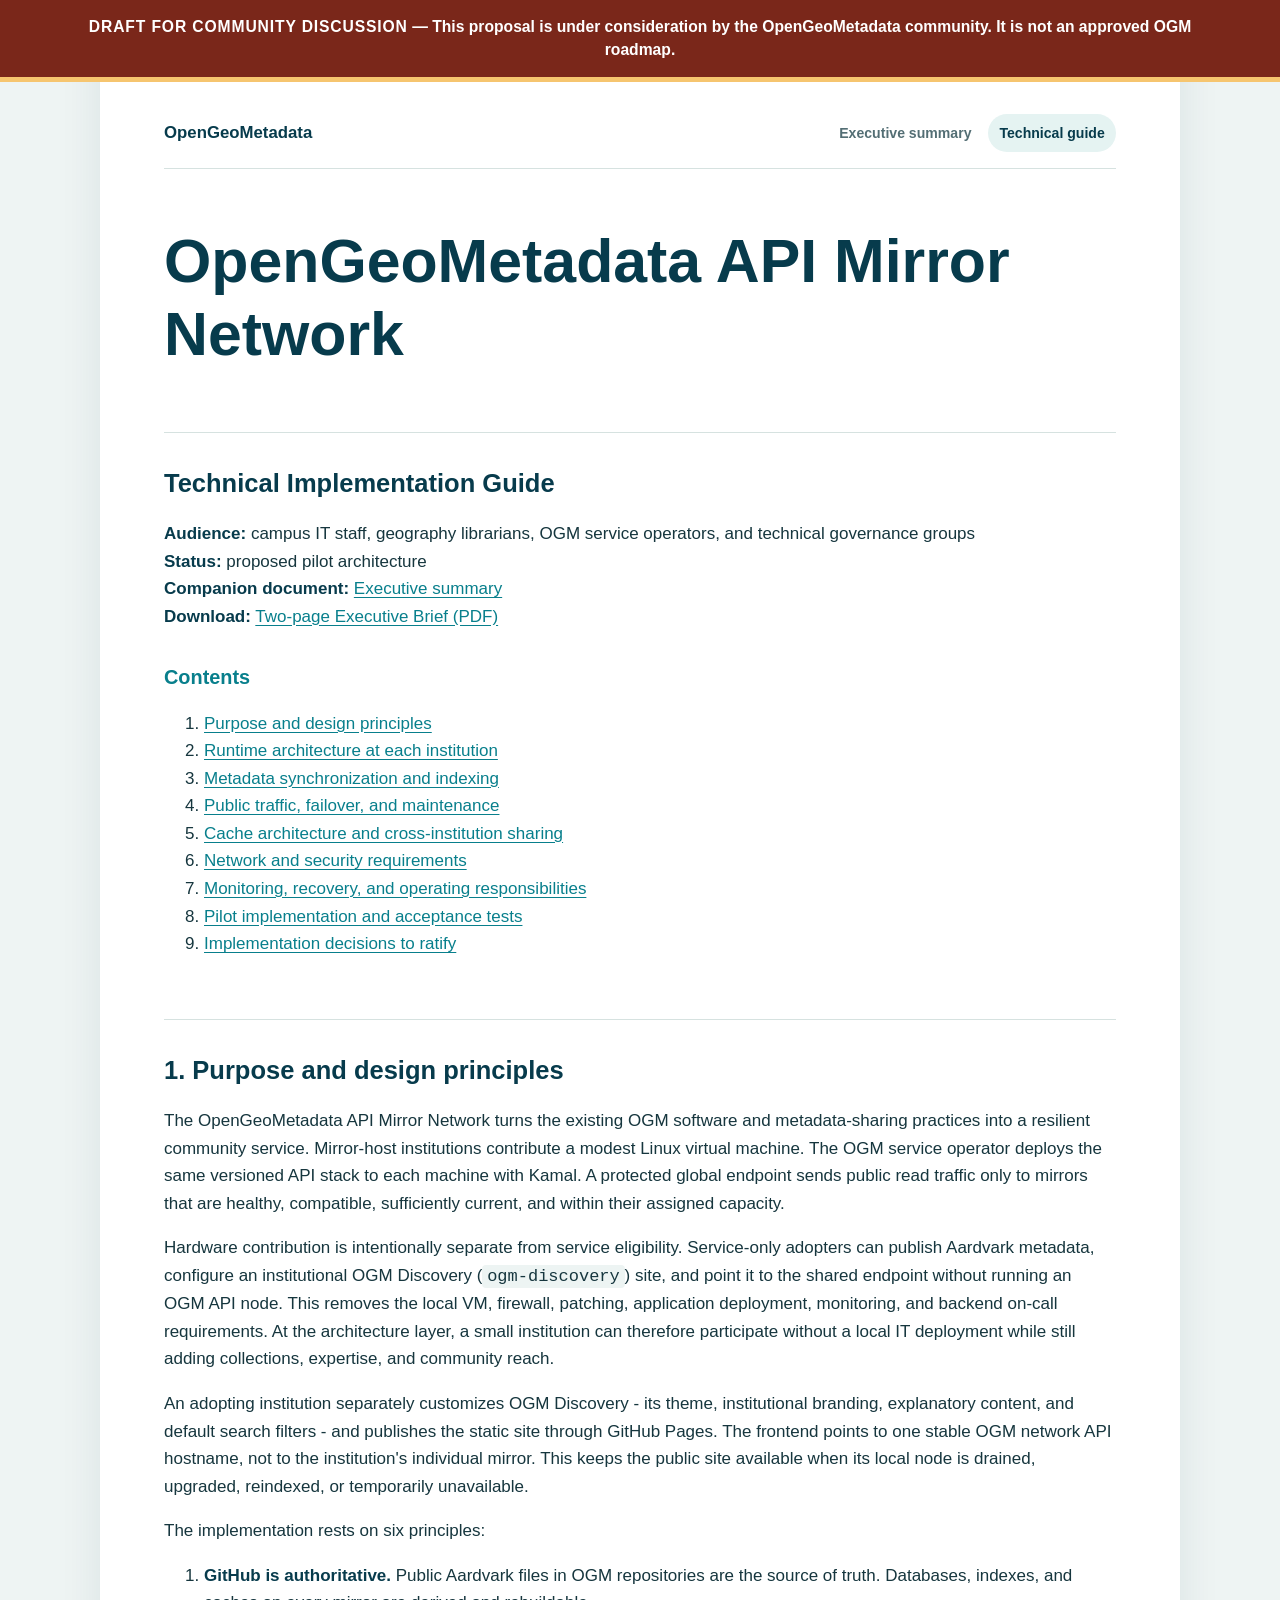
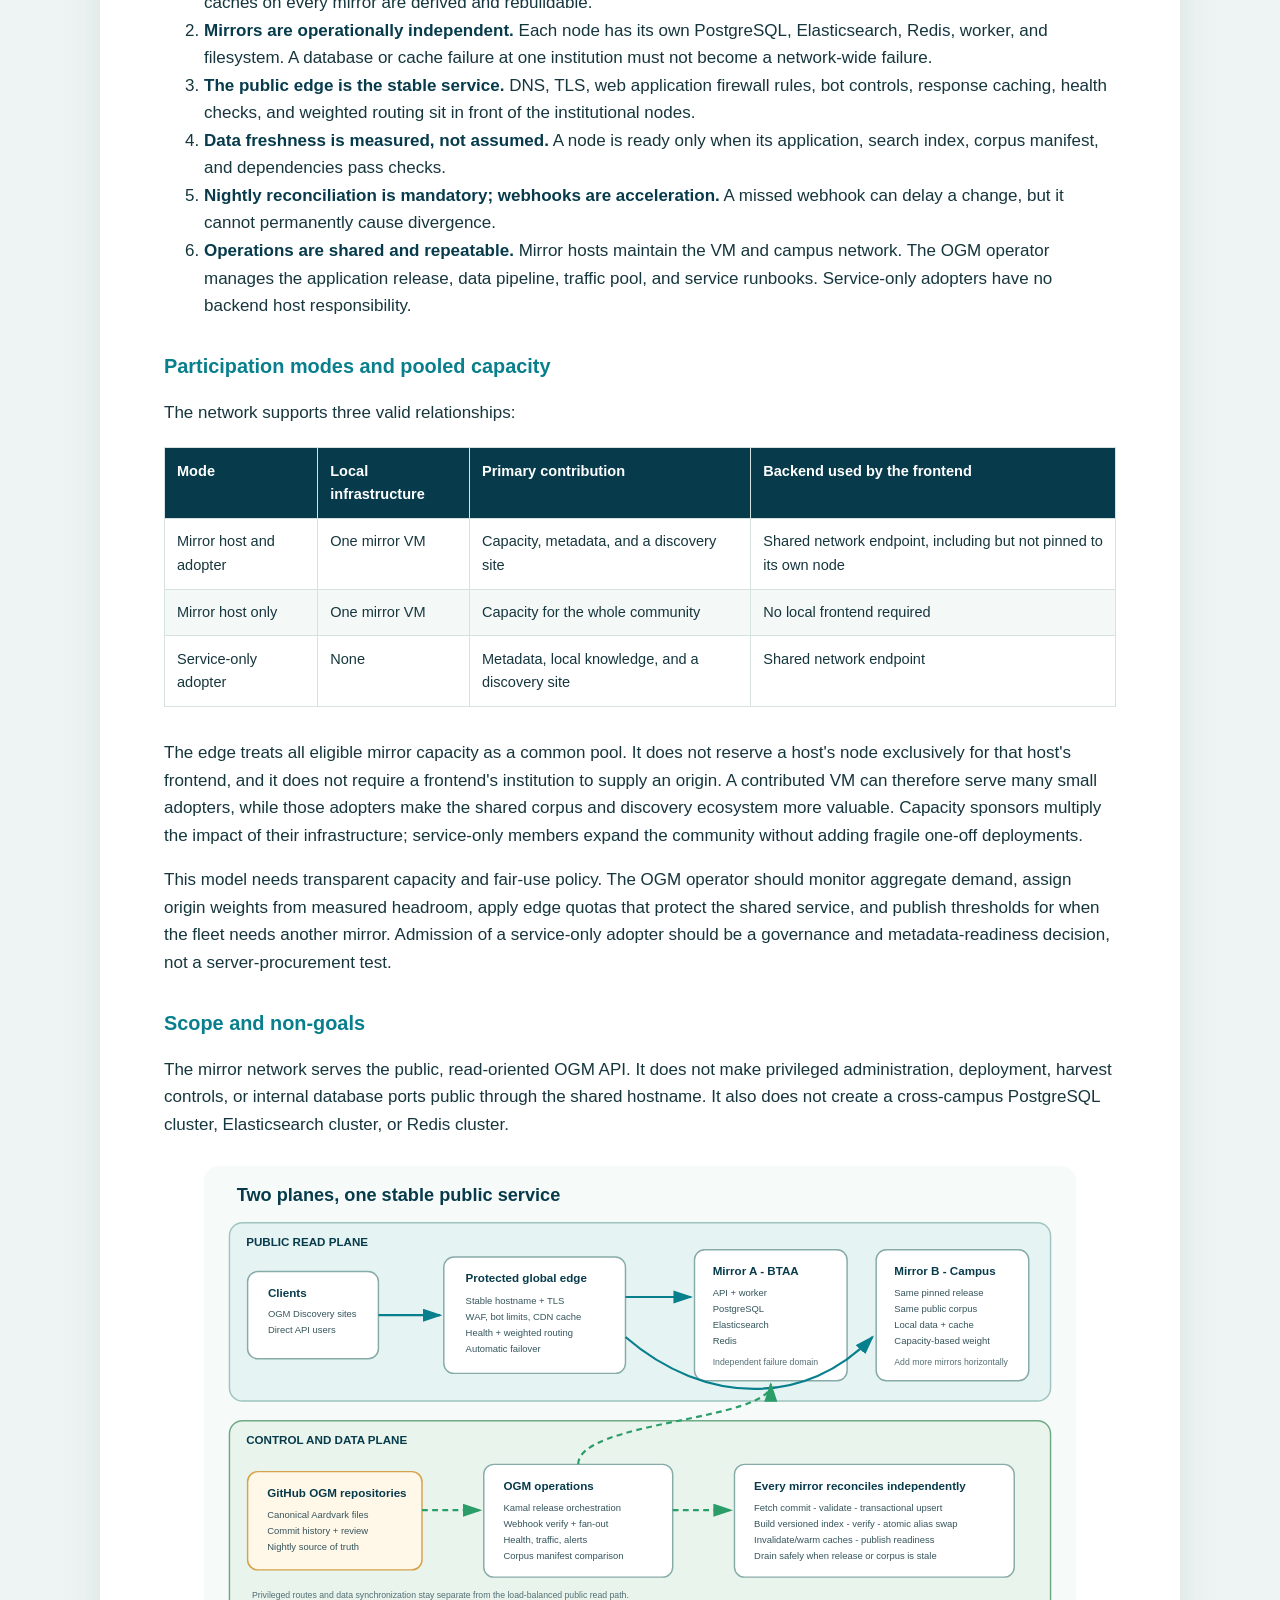
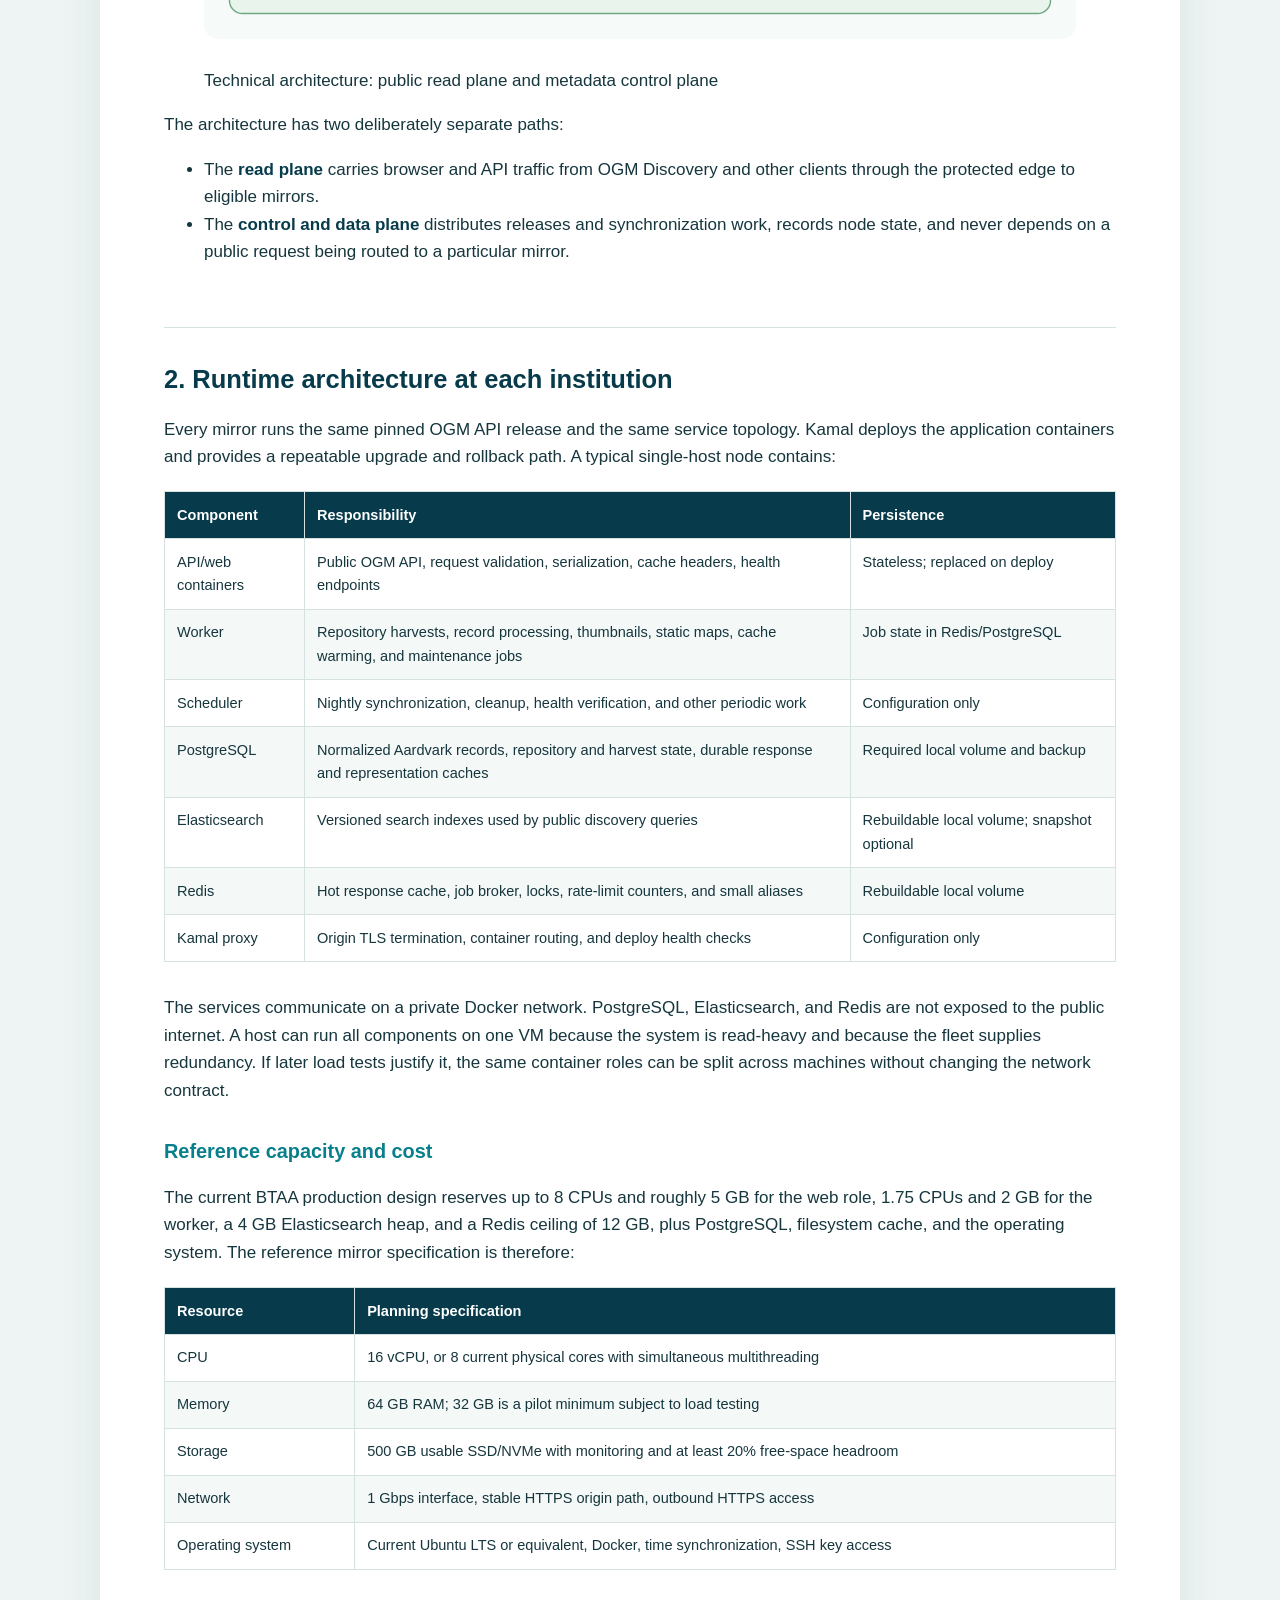
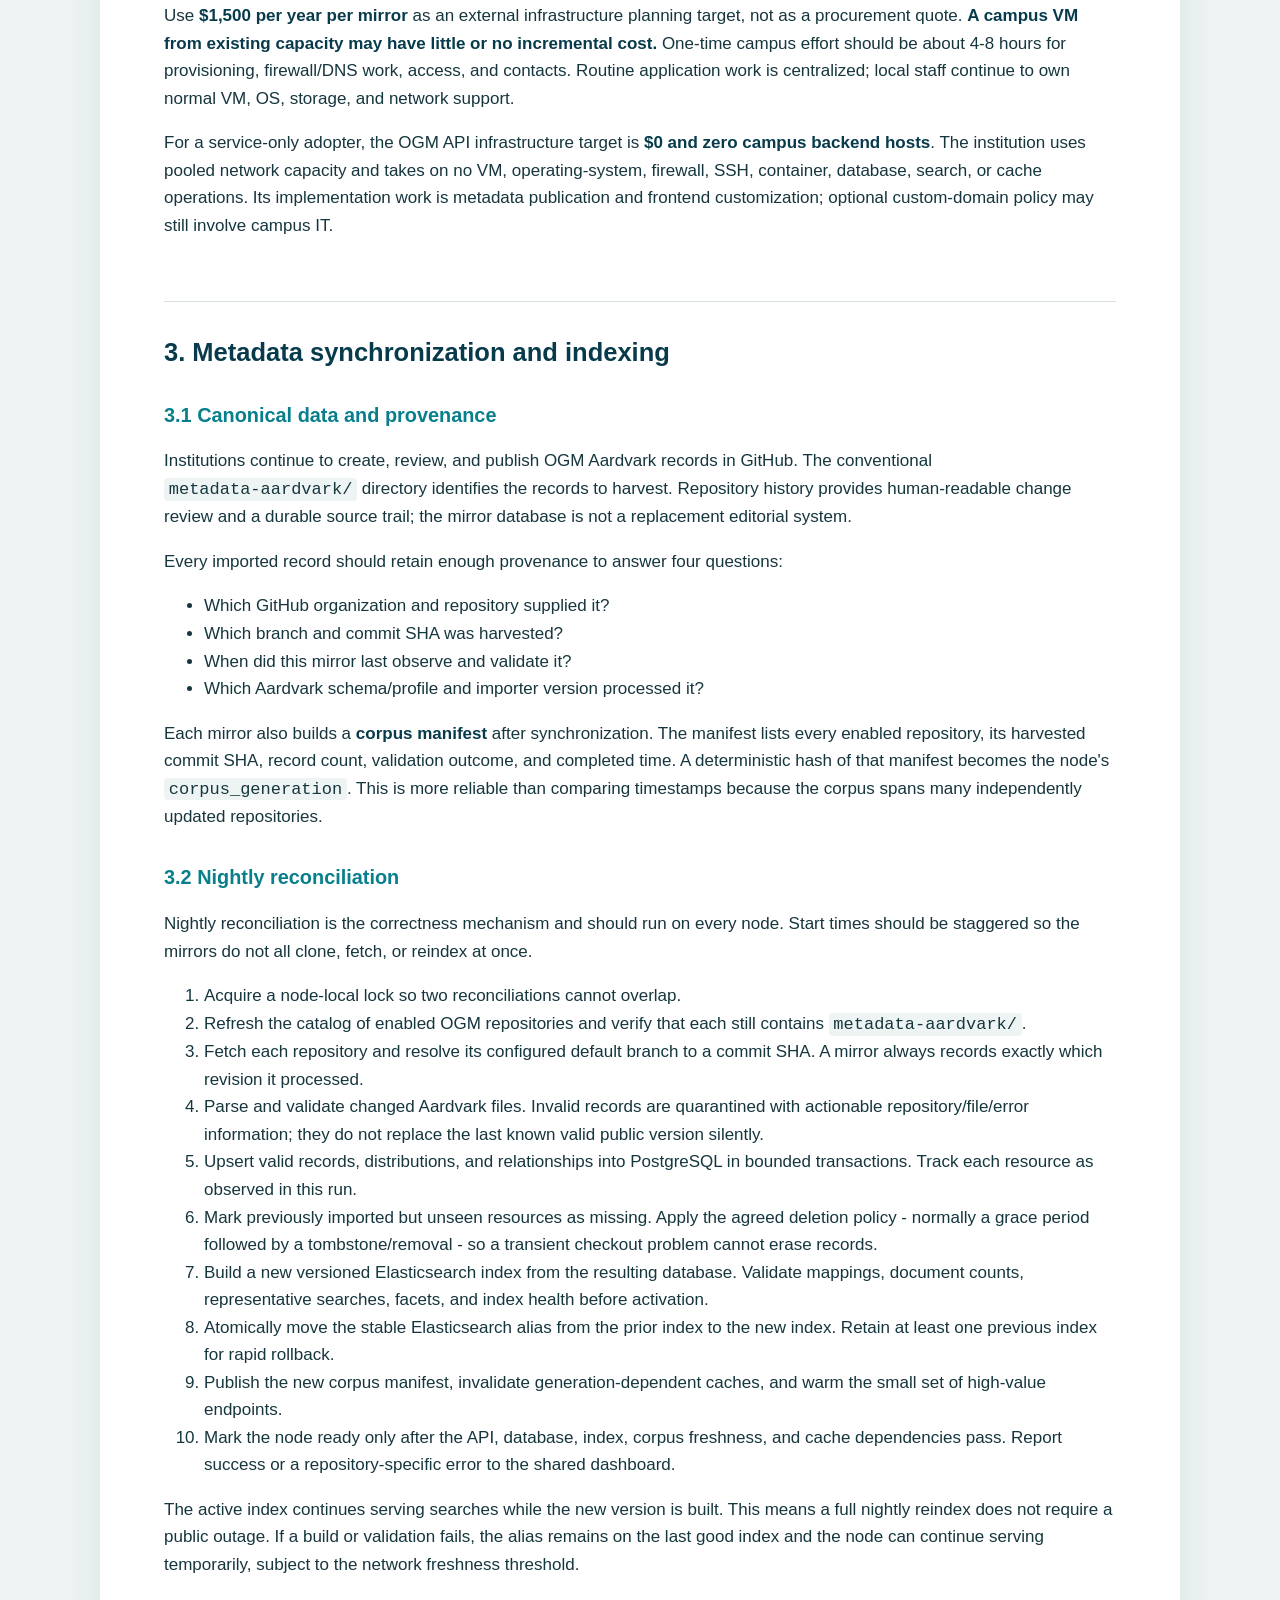
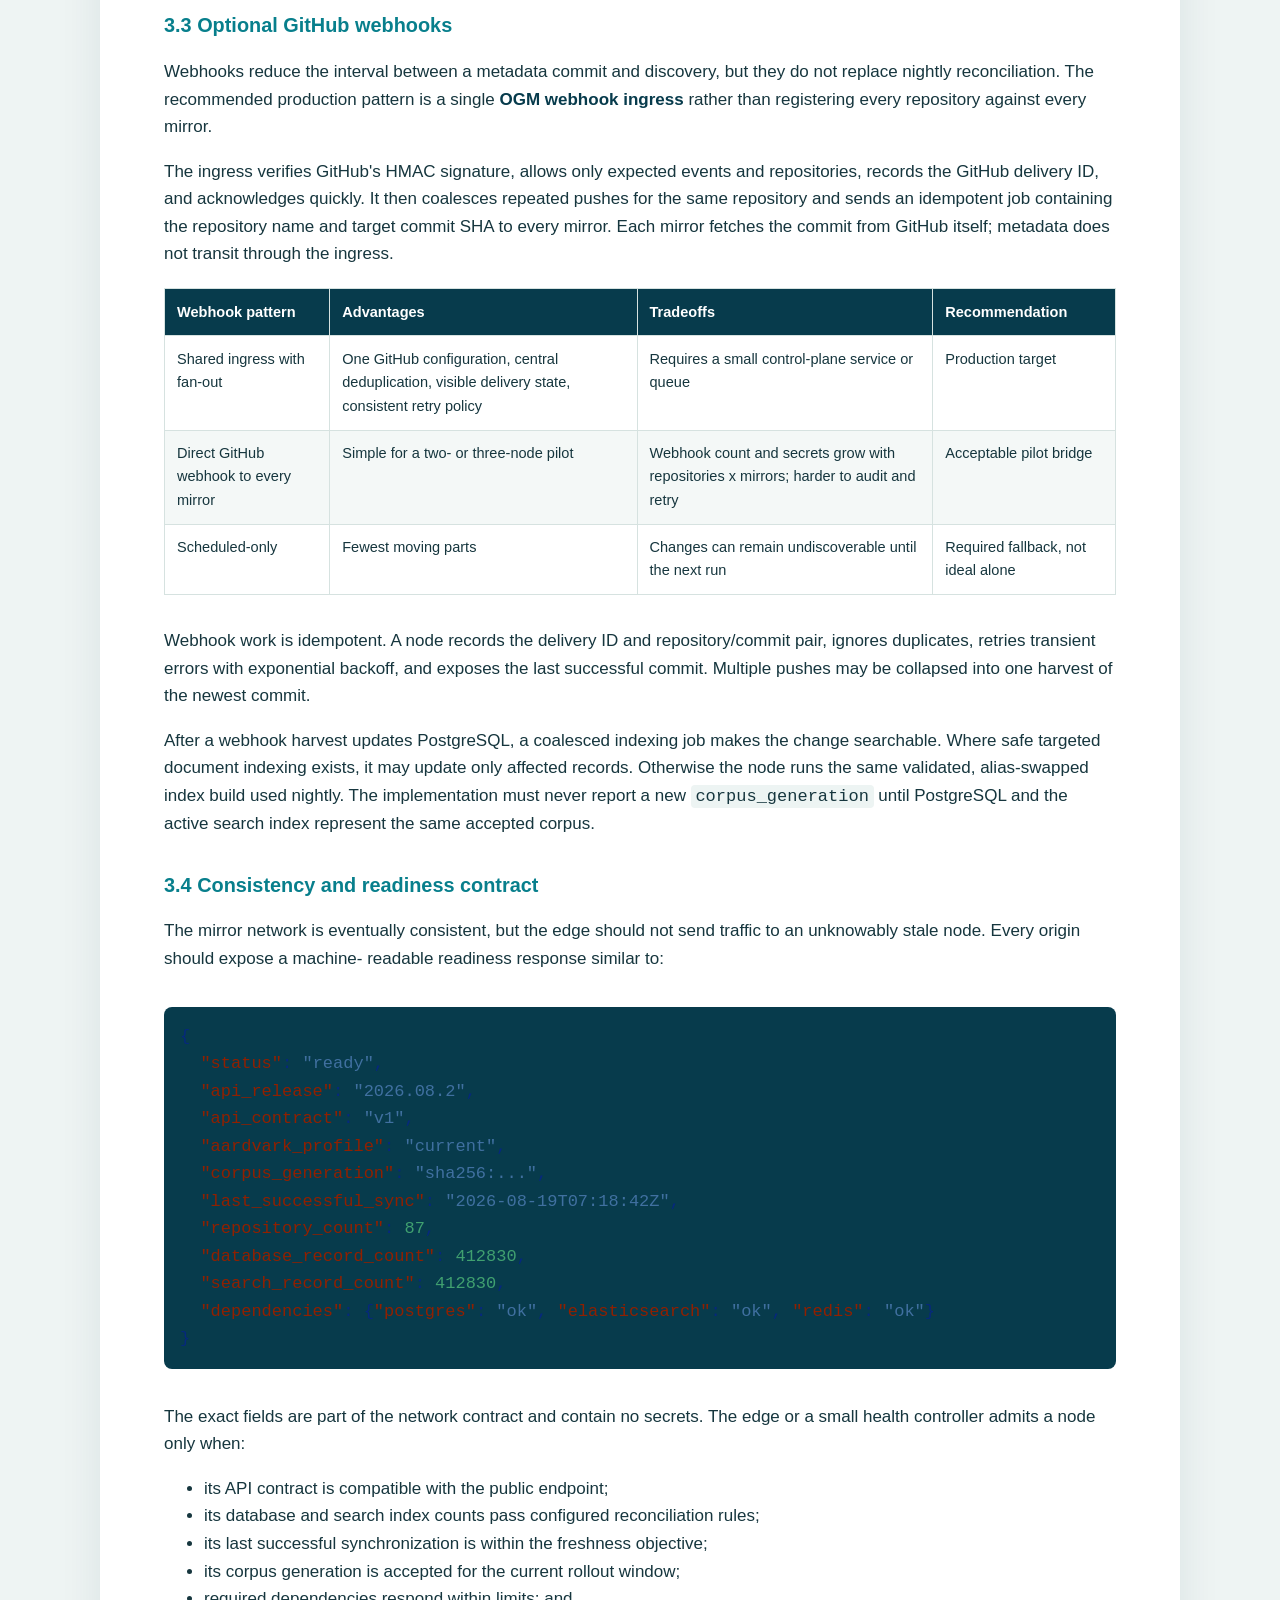
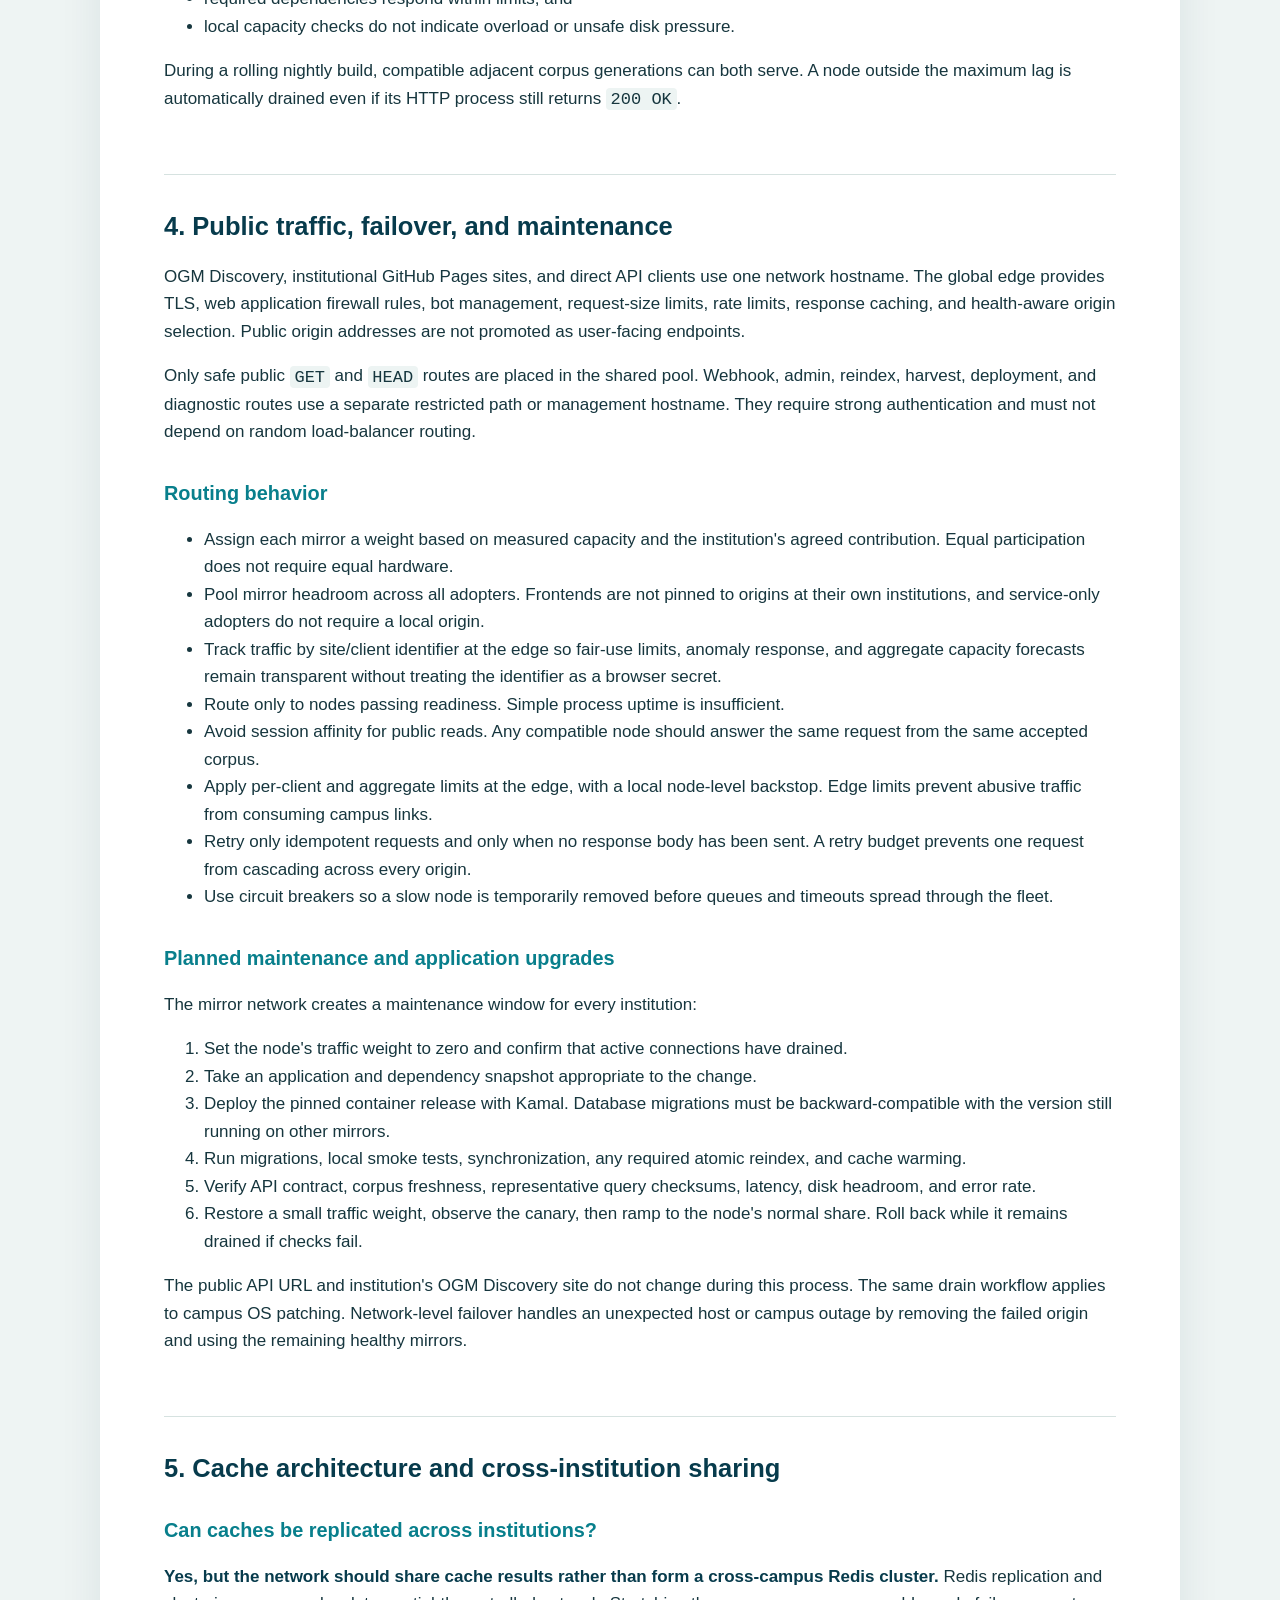
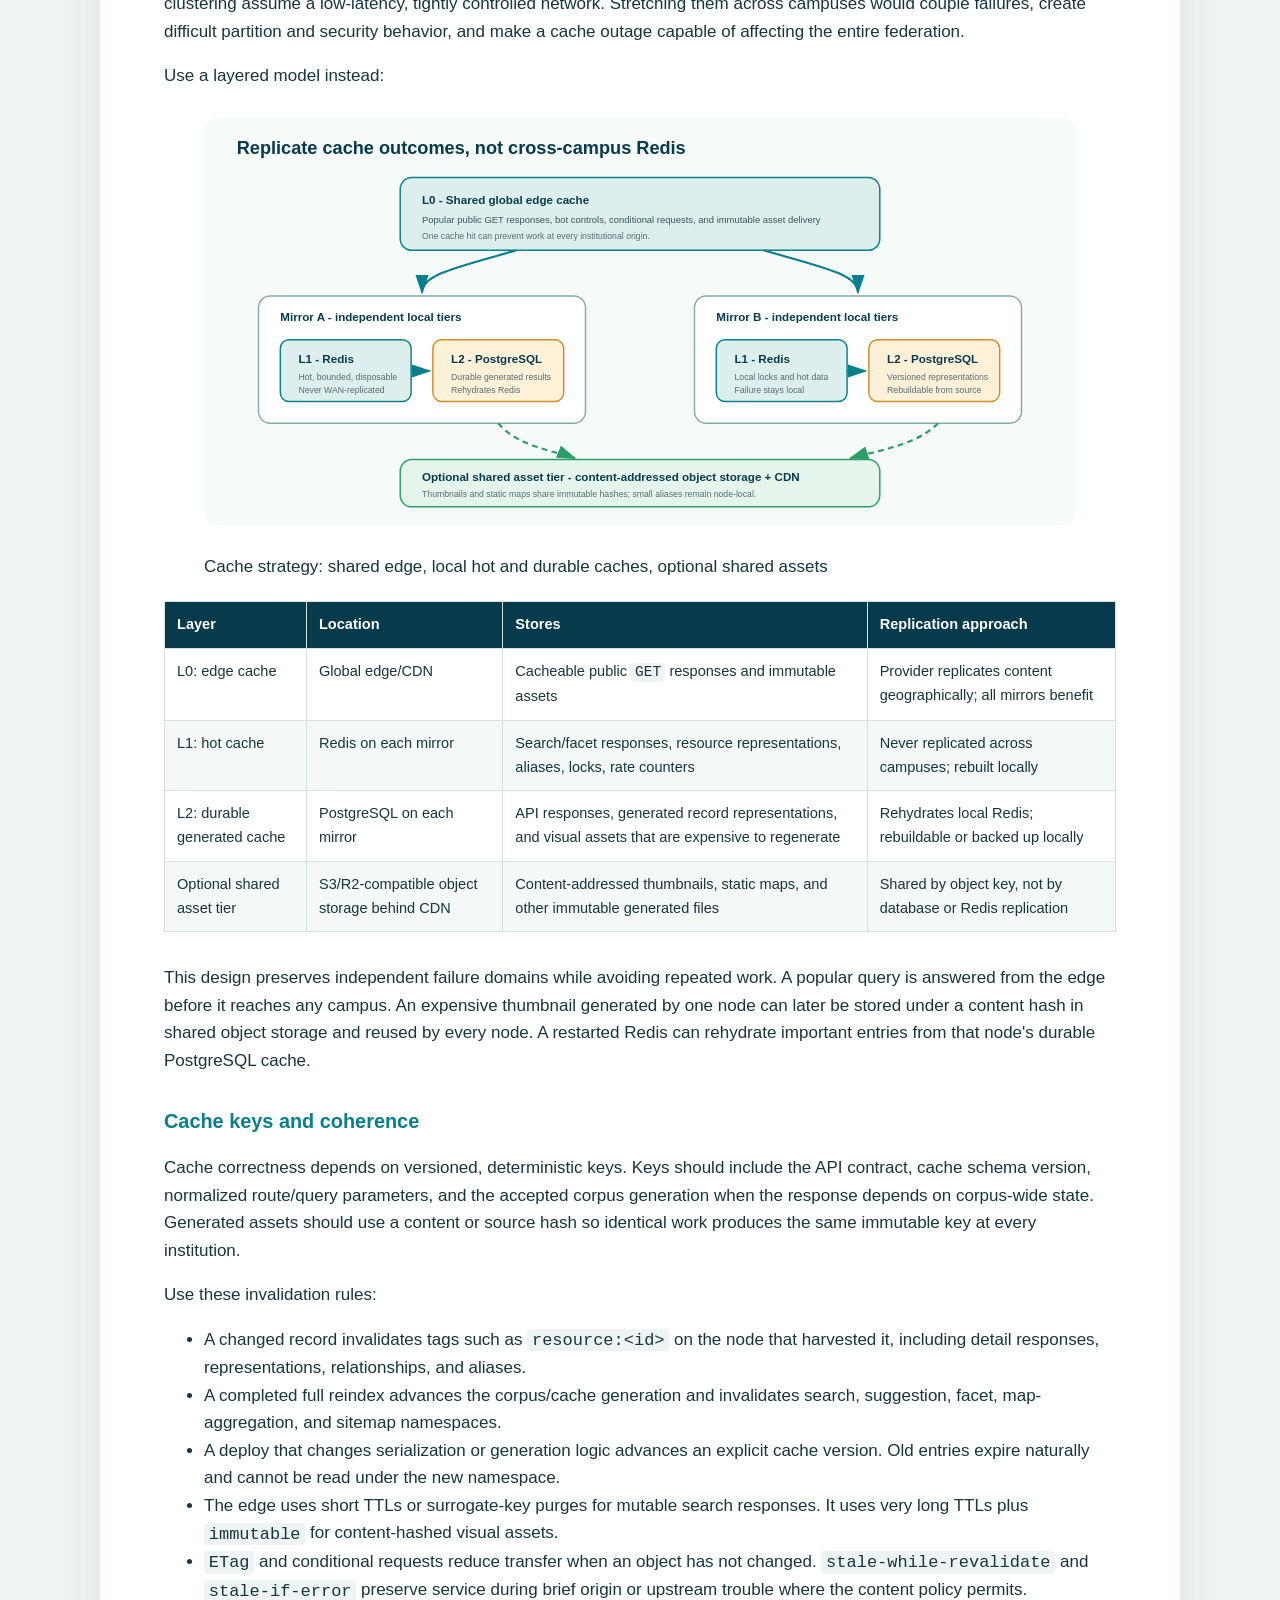
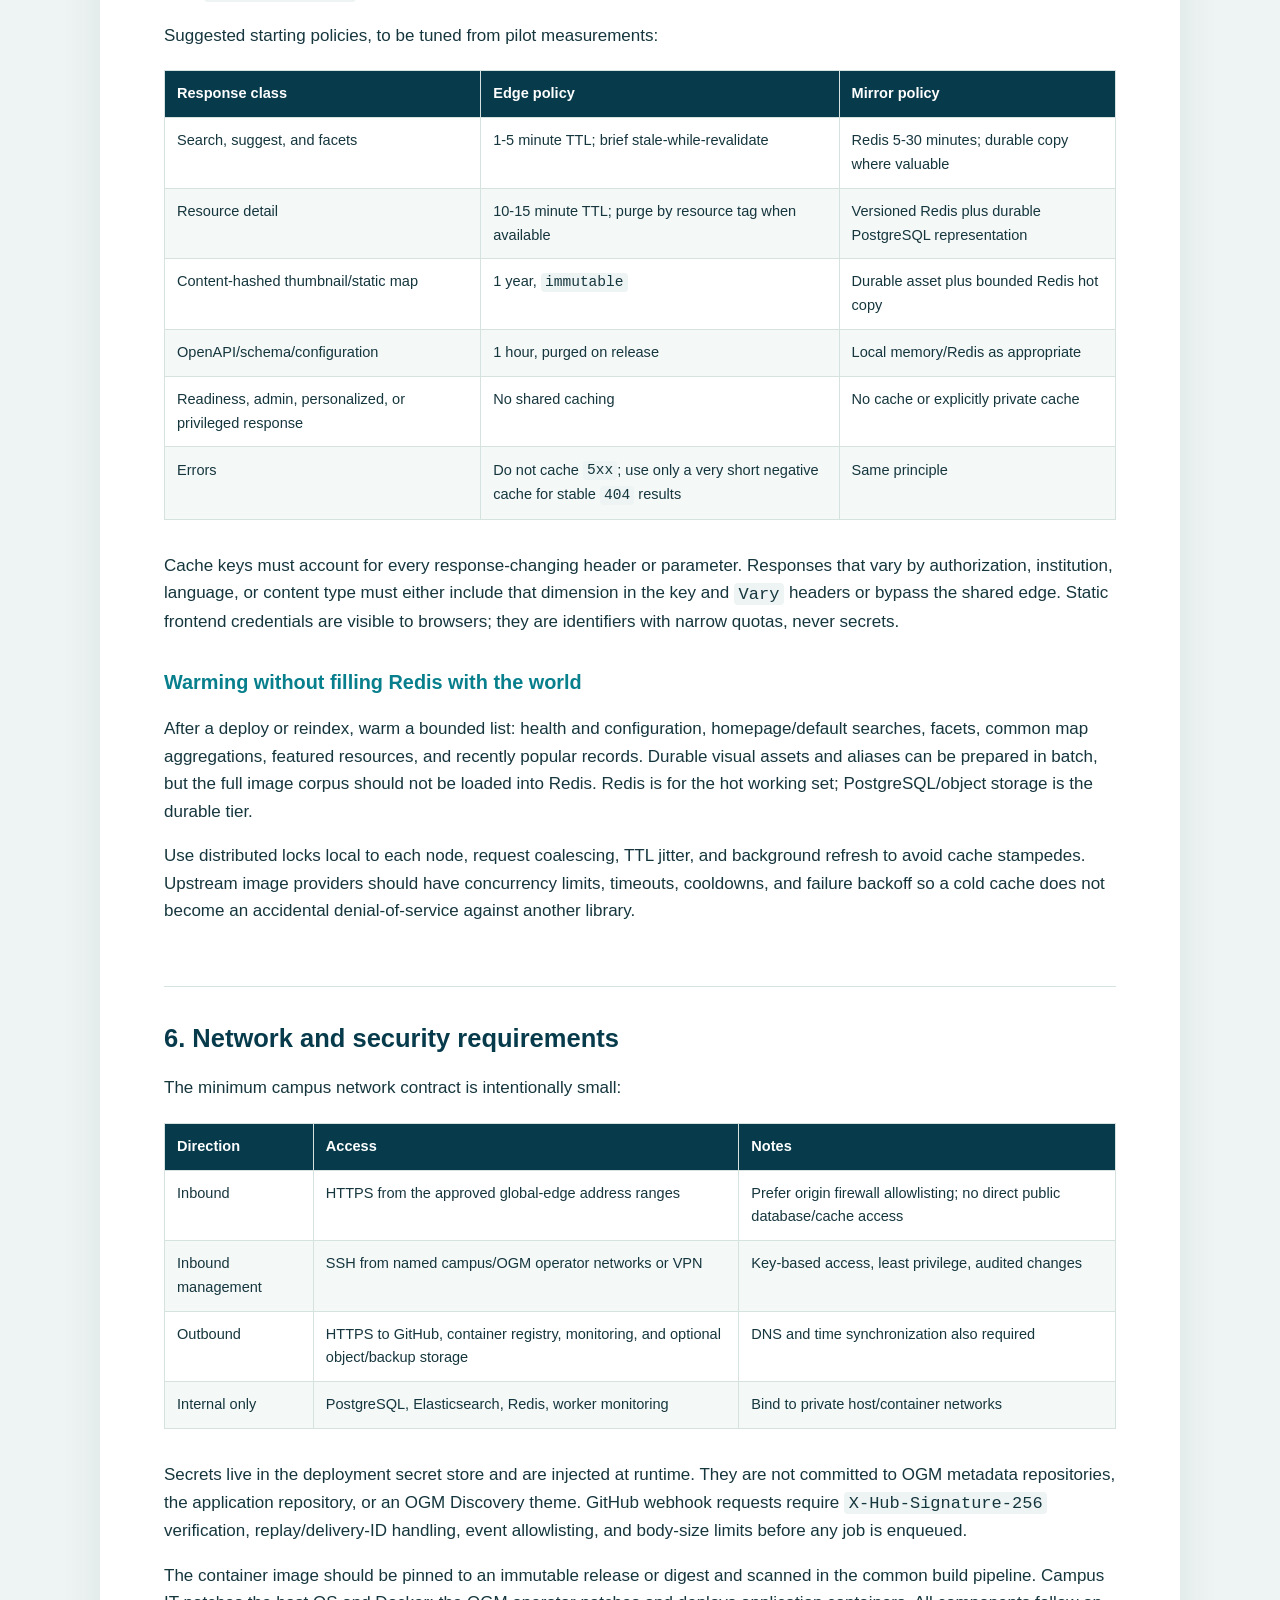
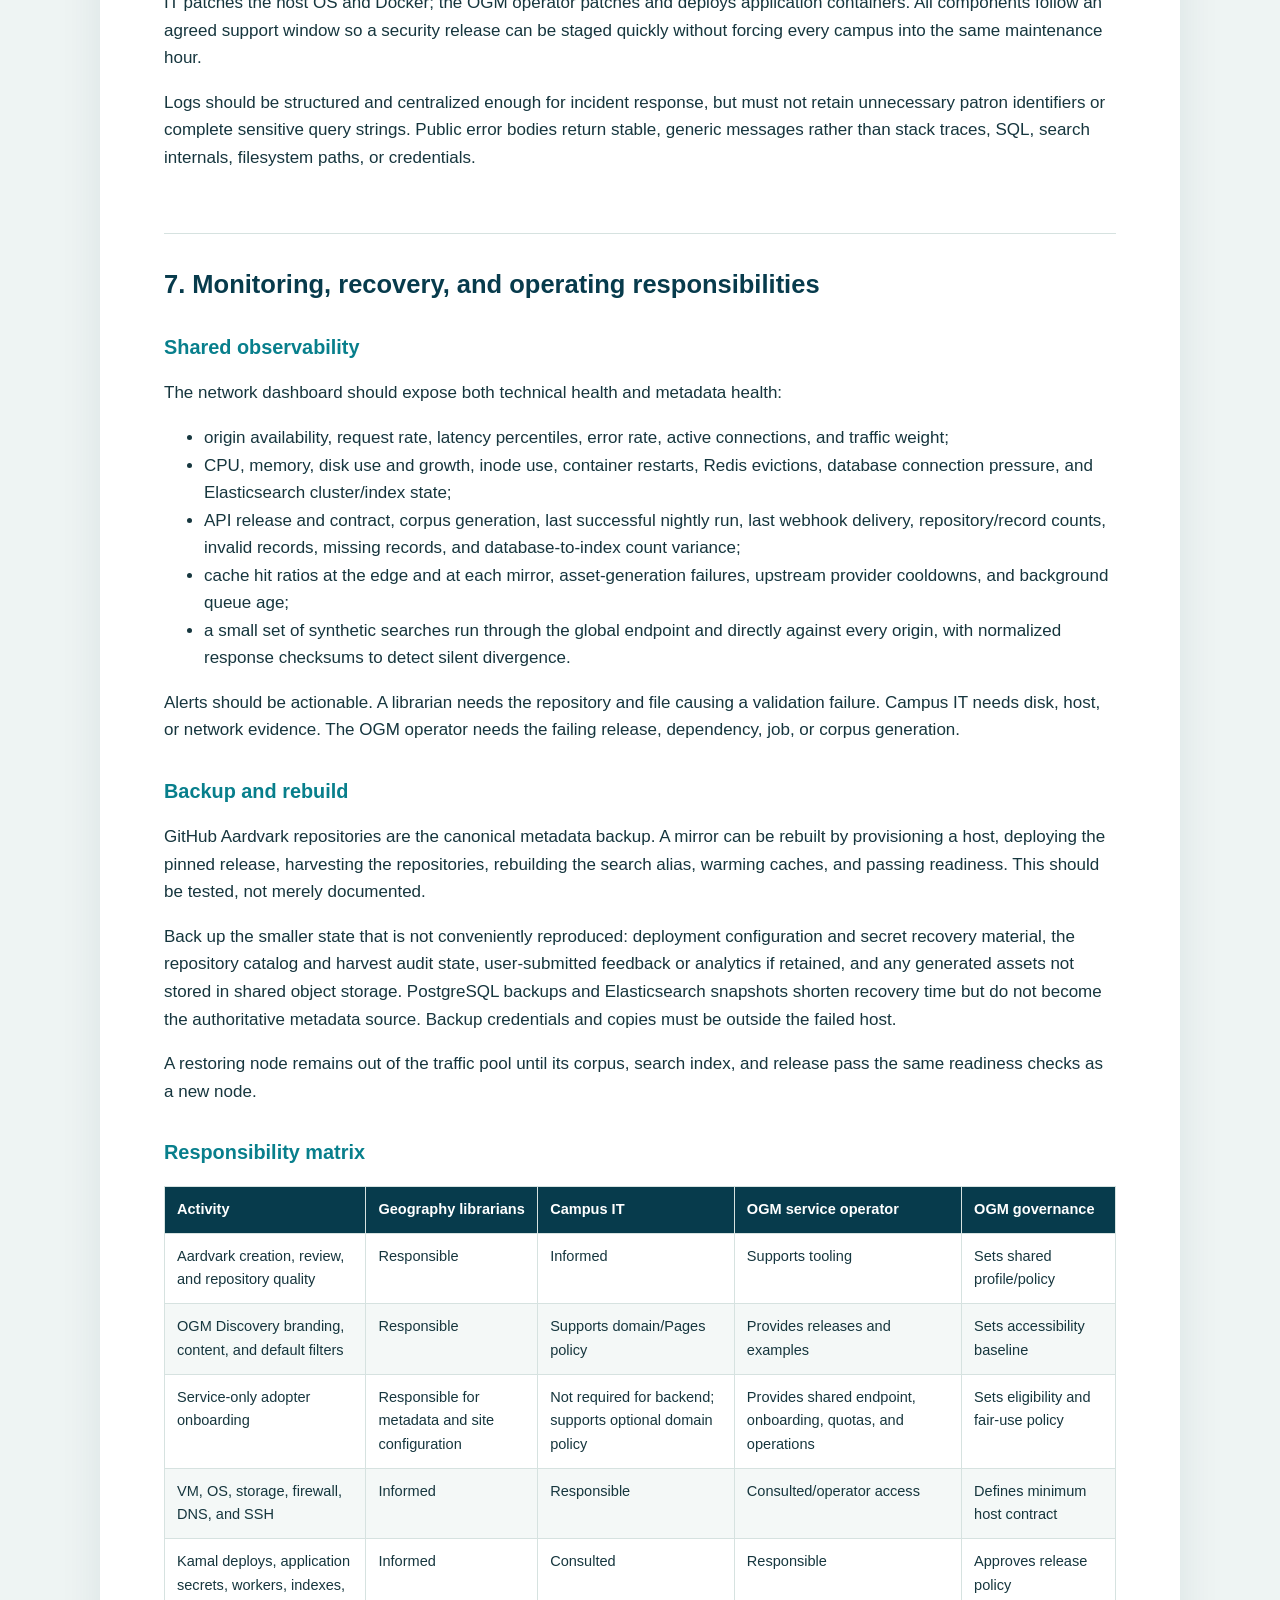
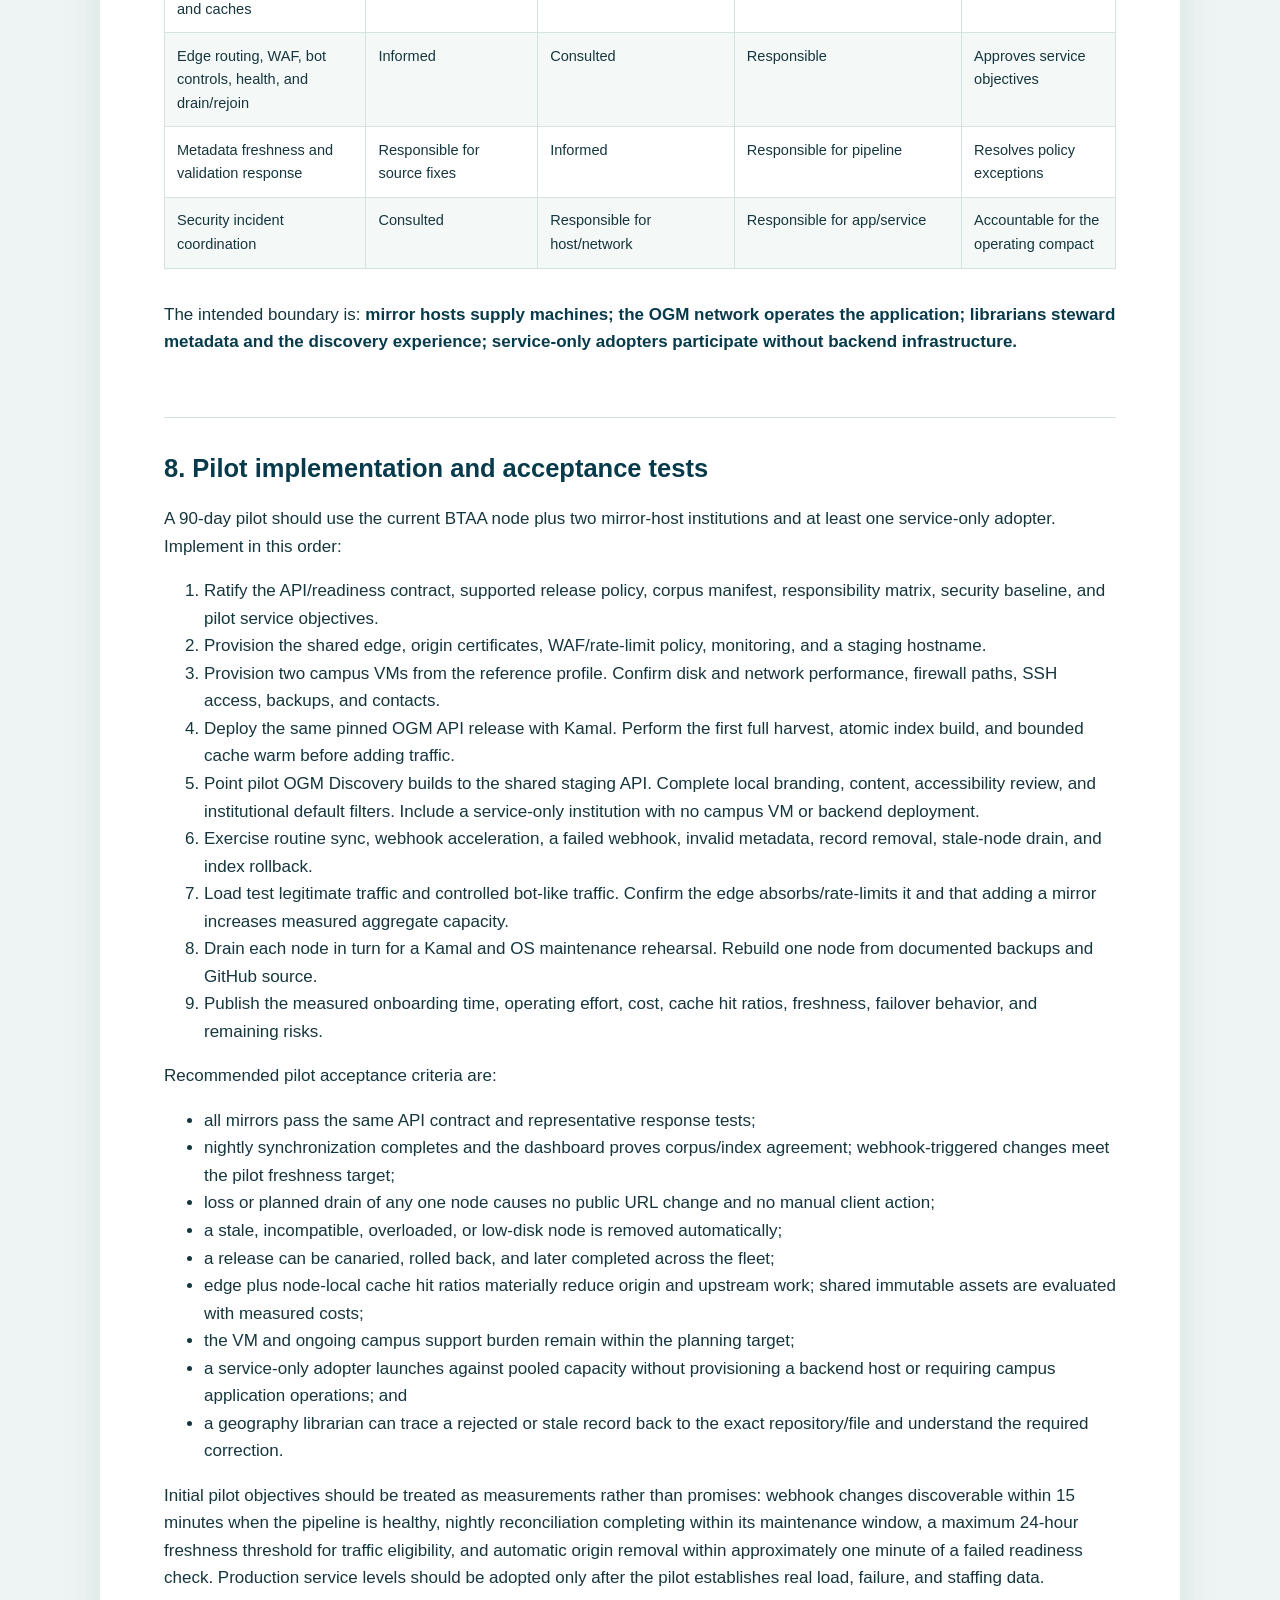
==== commit 9da84062: "Formalize draft PDF publication" ====
--- a/output/html/opengeometadata-api-mirror-network-technical-implementation.html
+++ b/output/html/opengeometadata-api-mirror-network-technical-implementation.html
@@ -45,7 +45,7 @@
   </style>
   <link href="data:text/css;charset=utf-8,%3Aroot%20%7B%0A%2D%2Dogm%2Dnavy%3A%20%23073b4c%3B%0A%2D%2Dogm%2Dteal%3A%20%23087f8c%3B%0A%2D%2Dogm%2Dgreen%3A%20%232a9d68%3B%0A%2D%2Dogm%2Dgold%3A%20%23d18b24%3B%0A%2D%2Dogm%2Dink%3A%20%2316363e%3B%0A%2D%2Dogm%2Dmuted%3A%20%23536e74%3B%0A%2D%2Dogm%2Dpale%3A%20%23f4f8f7%3B%0A%2D%2Dogm%2Dborder%3A%20%23d6e2e0%3B%0A%2D%2Dpage%2Dpad%3A%20clamp%281%2E5rem%2C%205vw%2C%204rem%29%3B%0A%7D%0A%2A%20%7B%20box%2Dsizing%3A%20border%2Dbox%3B%20%7D%0Ahtml%20%7B%20overflow%2Dx%3A%20clip%3B%20scroll%2Dpadding%2Dtop%3A%206rem%3B%20background%3A%20%23eef4f3%3B%20scroll%2Dbehavior%3A%20smooth%3B%20%7D%0Abody%20%7B%0Amax%2Dwidth%3A%201080px%3B%0Amargin%3A%200%20auto%202rem%3B%0Apadding%3A%20var%28%2D%2Dpage%2Dpad%29%3B%0Abackground%3A%20white%3B%0Acolor%3A%20var%28%2D%2Dogm%2Dink%29%3B%0Afont%3A%2017px%2F1%2E62%20%2Dapple%2Dsystem%2C%20BlinkMacSystemFont%2C%20%22Segoe%20UI%22%2C%20sans%2Dserif%3B%0Abox%2Dshadow%3A%200%2014px%2040px%20rgba%287%2C%2059%2C%2076%2C%200%2E09%29%3B%0A%7D%0A%2Eskip%2Dlink%20%7B%0Aposition%3A%20absolute%3B%0Aleft%3A%20%2D9999px%3B%0Atop%3A%200%3B%0Az%2Dindex%3A%201100%3B%0Apadding%3A%200%2E75rem%201rem%3B%0Acolor%3A%20white%3B%0Abackground%3A%20var%28%2D%2Dogm%2Dnavy%29%3B%0A%7D%0A%2Eskip%2Dlink%3Afocus%20%7B%20left%3A%201rem%3B%20top%3A%201rem%3B%20%7D%0A%2Edraft%2Dbanner%20%7B%0Aposition%3A%20sticky%3B%0Atop%3A%200%3B%0Az%2Dindex%3A%201000%3B%0Awidth%3A%20100vw%3B%0Amargin%3A%20calc%28%2D1%20%2A%20var%28%2D%2Dpage%2Dpad%29%29%200%202rem%20calc%2850%25%20%2D%2050vw%29%3B%0Apadding%3A%201rem%20var%28%2D%2Dpage%2Dpad%29%3B%0Aborder%2Dbottom%3A%205px%20solid%20%23f6c56f%3B%0Acolor%3A%20white%3B%0Abackground%3A%20%237a271a%3B%0Afont%2Dsize%3A%200%2E98rem%3B%0Afont%2Dweight%3A%20650%3B%0Aline%2Dheight%3A%201%2E45%3B%0Atext%2Dalign%3A%20center%3B%0A%7D%0A%2Edraft%2Dbanner%20strong%20%7B%20color%3A%20white%3B%20letter%2Dspacing%3A%200%2E055em%3B%20%7D%0A%2Esite%2Dnav%20%7B%0Adisplay%3A%20flex%3B%0Aalign%2Ditems%3A%20center%3B%0Ajustify%2Dcontent%3A%20space%2Dbetween%3B%0Agap%3A%201rem%3B%0Amargin%3A%200%200%203%2E5rem%3B%0Apadding%2Dbottom%3A%201rem%3B%0Aborder%2Dbottom%3A%201px%20solid%20var%28%2D%2Dogm%2Dborder%29%3B%0A%7D%0A%2Esite%2Dbrand%20%7B%0Acolor%3A%20var%28%2D%2Dogm%2Dnavy%29%3B%0Afont%2Dsize%3A%201%2E05rem%3B%0Afont%2Dweight%3A%20800%3B%0Atext%2Ddecoration%3A%20none%3B%0A%7D%0A%2Esite%2Dnav%20nav%20%7B%20display%3A%20flex%3B%20flex%2Dwrap%3A%20wrap%3B%20gap%3A%200%2E35rem%3B%20%7D%0A%2Esite%2Dnav%20nav%20a%20%7B%0Apadding%3A%200%2E45rem%200%2E7rem%3B%0Aborder%2Dradius%3A%20999px%3B%0Acolor%3A%20var%28%2D%2Dogm%2Dmuted%29%3B%0Afont%2Dsize%3A%200%2E88rem%3B%0Afont%2Dweight%3A%20700%3B%0Atext%2Ddecoration%3A%20none%3B%0A%7D%0A%2Esite%2Dnav%20nav%20a%3Ahover%2C%0A%2Esite%2Dnav%20nav%20a%3Afocus%2Dvisible%2C%0A%2Esite%2Dnav%20nav%20a%2Eactive%20%7B%20color%3A%20var%28%2D%2Dogm%2Dnavy%29%3B%20background%3A%20%23e5f3f2%3B%20%7D%0Ah1%2C%20h2%2C%20h3%20%7B%20color%3A%20var%28%2D%2Dogm%2Dnavy%29%3B%20line%2Dheight%3A%201%2E2%3B%20%7D%0Ah1%20%7B%20font%2Dsize%3A%20clamp%282%2E2rem%2C%206vw%2C%203%2E8rem%29%3B%20margin%2Dbottom%3A%200%2E15em%3B%20%7D%0Ah2%20%7B%20border%2Dtop%3A%201px%20solid%20var%28%2D%2Dogm%2Dborder%29%3B%20padding%2Dtop%3A%201%2E4em%3B%20margin%2Dtop%3A%202%2E4em%3B%20%7D%0Ah3%20%7B%20color%3A%20var%28%2D%2Dogm%2Dteal%29%3B%20margin%2Dtop%3A%201%2E8em%3B%20%7D%0Aa%20%7B%20color%3A%20var%28%2D%2Dogm%2Dteal%29%3B%20text%2Dunderline%2Doffset%3A%200%2E15em%3B%20%7D%0Aimg%20%7B%20display%3A%20block%3B%20max%2Dwidth%3A%20100%25%3B%20height%3A%20auto%3B%20margin%3A%201%2E75rem%20auto%3B%20%7D%0Ablockquote%20%7B%0Amargin%3A%201%2E5rem%200%3B%0Apadding%3A%200%2E8rem%201%2E2rem%3B%0Aborder%2Dleft%3A%205px%20solid%20var%28%2D%2Dogm%2Dgreen%29%3B%0Abackground%3A%20var%28%2D%2Dogm%2Dpale%29%3B%0A%7D%0Atable%20%7B%20width%3A%20100%25%3B%20border%2Dcollapse%3A%20collapse%3B%20margin%3A%201%2E3rem%200%202rem%3B%20font%2Dsize%3A%200%2E91rem%3B%20%7D%0Ath%20%7B%20background%3A%20var%28%2D%2Dogm%2Dnavy%29%3B%20color%3A%20white%3B%20text%2Dalign%3A%20left%3B%20%7D%0Ath%2C%20td%20%7B%20padding%3A%200%2E7rem%200%2E75rem%3B%20border%3A%201px%20solid%20var%28%2D%2Dogm%2Dborder%29%3B%20vertical%2Dalign%3A%20top%3B%20%7D%0Atbody%20tr%3Anth%2Dchild%28even%29%20%7B%20background%3A%20var%28%2D%2Dogm%2Dpale%29%3B%20%7D%0Acode%20%7B%20background%3A%20%23edf4f3%3B%20border%2Dradius%3A%204px%3B%20padding%3A%200%2E1em%200%2E28em%3B%20%7D%0Apre%20%7B%20overflow%2Dx%3A%20auto%3B%20padding%3A%201rem%3B%20color%3A%20%23eef8f7%3B%20background%3A%20var%28%2D%2Dogm%2Dnavy%29%3B%20border%2Dradius%3A%208px%3B%20%7D%0Apre%20code%20%7B%20background%3A%20transparent%3B%20padding%3A%200%3B%20%7D%0Astrong%20%7B%20color%3A%20var%28%2D%2Dogm%2Dnavy%29%3B%20%7D%0Ahr%20%7B%20border%3A%200%3B%20border%2Dtop%3A%201px%20solid%20var%28%2D%2Dogm%2Dborder%29%3B%20%7D%0A%2Esite%2Dfooter%20%7B%0Amargin%2Dtop%3A%204rem%3B%0Apadding%2Dtop%3A%201%2E5rem%3B%0Aborder%2Dtop%3A%201px%20solid%20var%28%2D%2Dogm%2Dborder%29%3B%0Acolor%3A%20var%28%2D%2Dogm%2Dmuted%29%3B%0Afont%2Dsize%3A%200%2E86rem%3B%0A%7D%0A%2Esite%2Dfooter%20p%20%7B%20margin%3A%200%2E25rem%200%3B%20%7D%0A%2Ehome%2Dpage%20h1%20%7B%20max%2Dwidth%3A%20900px%3B%20font%2Dsize%3A%20clamp%282%2E7rem%2C%207vw%2C%205%2E4rem%29%3B%20letter%2Dspacing%3A%20%2D0%2E04em%3B%20%7D%0A%2Ehome%2Dpage%20h2%20%7B%20margin%2Dtop%3A%203%2E5rem%3B%20%7D%0A%2Eeyebrow%20%7B%0Amargin%3A%200%200%200%2E8rem%3B%0Acolor%3A%20var%28%2D%2Dogm%2Dteal%29%3B%0Afont%2Dsize%3A%200%2E78rem%3B%0Afont%2Dweight%3A%20800%3B%0Aletter%2Dspacing%3A%200%2E12em%3B%0Atext%2Dtransform%3A%20uppercase%3B%0A%7D%0A%2Elede%20%7B%20max%2Dwidth%3A%20820px%3B%20color%3A%20var%28%2D%2Dogm%2Dmuted%29%3B%20font%2Dsize%3A%20clamp%281%2E12rem%2C%202%2E4vw%2C%201%2E42rem%29%3B%20%7D%0A%2Ehero%2Dactions%20%7B%20display%3A%20flex%3B%20flex%2Dwrap%3A%20wrap%3B%20gap%3A%200%2E75rem%3B%20margin%3A%201%2E8rem%200%202%2E5rem%3B%20%7D%0A%2Ebutton%20%7B%0Adisplay%3A%20inline%2Dblock%3B%0Apadding%3A%200%2E72rem%201rem%3B%0Aborder%3A%201px%20solid%20var%28%2D%2Dogm%2Dteal%29%3B%0Aborder%2Dradius%3A%208px%3B%0Acolor%3A%20var%28%2D%2Dogm%2Dteal%29%3B%0Afont%2Dweight%3A%20750%3B%0Atext%2Ddecoration%3A%20none%3B%0A%7D%0A%2Ebutton%2Eprimary%20%7B%20color%3A%20white%3B%20background%3A%20var%28%2D%2Dogm%2Dteal%29%3B%20%7D%0A%2Ebutton%3Ahover%2C%20%2Ebutton%3Afocus%2Dvisible%20%7B%20transform%3A%20translateY%28%2D1px%29%3B%20box%2Dshadow%3A%200%206px%2016px%20rgba%287%2C%2059%2C%2076%2C%200%2E12%29%3B%20%7D%0A%2Ehero%2Darchitecture%20%7B%0Awidth%3A%20100%25%3B%0Amargin%3A%202rem%200%3B%0Apadding%3A%201rem%3B%0Aborder%3A%201px%20solid%20var%28%2D%2Dogm%2Dborder%29%3B%0Aborder%2Dradius%3A%2018px%3B%0Abackground%3A%20var%28%2D%2Dogm%2Dpale%29%3B%0A%7D%0A%2Ecard%2Dgrid%20%7B%0Adisplay%3A%20grid%3B%0Agrid%2Dtemplate%2Dcolumns%3A%20repeat%282%2C%20minmax%280%2C%201fr%29%29%3B%0Agap%3A%201%2E25rem%3B%0Amargin%3A%201%2E5rem%200%3B%0A%7D%0A%2Edocument%2Dcard%20%7B%0Adisplay%3A%20flex%3B%0Aflex%2Ddirection%3A%20column%3B%0Amin%2Dheight%3A%20260px%3B%0Apadding%3A%201%2E4rem%3B%0Aborder%3A%201px%20solid%20var%28%2D%2Dogm%2Dborder%29%3B%0Aborder%2Dradius%3A%2014px%3B%0Abackground%3A%20var%28%2D%2Dogm%2Dpale%29%3B%0A%7D%0A%2Edocument%2Dcard%3Anth%2Dchild%282%29%20%7B%20background%3A%20%23e5f3f2%3B%20%7D%0A%2Edocument%2Dcard%20h3%20%7B%20margin%3A%200%2E4rem%200%200%2E7rem%3B%20font%2Dsize%3A%201%2E35rem%3B%20%7D%0A%2Edocument%2Dcard%20p%20%7B%20margin%2Dtop%3A%200%3B%20%7D%0A%2Edocument%2Dcard%20%2Ecard%2Dactions%20%7B%20display%3A%20flex%3B%20flex%2Dwrap%3A%20wrap%3B%20gap%3A%200%2E7rem%3B%20margin%2Dtop%3A%20auto%3B%20%7D%0A%2Edocument%2Dcard%20%2Ecard%2Dactions%20a%20%7B%20font%2Dweight%3A%20750%3B%20%7D%0A%2Eprinciples%20%7B%0Adisplay%3A%20grid%3B%0Agrid%2Dtemplate%2Dcolumns%3A%20repeat%283%2C%20minmax%280%2C%201fr%29%29%3B%0Agap%3A%201rem%3B%0Apadding%3A%200%3B%0Alist%2Dstyle%3A%20none%3B%0A%7D%0A%2Eprinciples%20li%20%7B%20padding%3A%201rem%3B%20border%2Dtop%3A%204px%20solid%20var%28%2D%2Dogm%2Dgreen%29%3B%20background%3A%20var%28%2D%2Dogm%2Dpale%29%3B%20%7D%0A%2Eprinciples%20strong%20%7B%20display%3A%20block%3B%20margin%2Dbottom%3A%200%2E35rem%3B%20%7D%0A%40media%20%28max%2Dwidth%3A%20720px%29%20%7B%0Ahtml%20%7B%20scroll%2Dpadding%2Dtop%3A%208rem%3B%20background%3A%20white%3B%20%7D%0Abody%20%7B%20margin%3A%200%3B%20padding%3A%201%2E2rem%3B%20box%2Dshadow%3A%20none%3B%20font%2Dsize%3A%2016px%3B%20%7D%0A%2Edraft%2Dbanner%20%7B%20margin%3A%20%2D1%2E2rem%200%201%2E5rem%20calc%2850%25%20%2D%2050vw%29%3B%20padding%3A%200%2E9rem%201%2E2rem%3B%20text%2Dalign%3A%20left%3B%20%7D%0Atable%20%7B%20display%3A%20block%3B%20overflow%2Dx%3A%20auto%3B%20%7D%0A%2Esite%2Dnav%20%7B%20align%2Ditems%3A%20flex%2Dstart%3B%20flex%2Ddirection%3A%20column%3B%20margin%2Dtop%3A%200%3B%20%7D%0A%2Ecard%2Dgrid%2C%20%2Eprinciples%20%7B%20grid%2Dtemplate%2Dcolumns%3A%201fr%3B%20%7D%0A%7D%0A%40media%20print%20%7B%0A%40page%20%7B%20margin%3A%200%2E65in%3B%20%7D%0Ahtml%20%7B%20background%3A%20white%3B%20%7D%0Abody%20%7B%20max%2Dwidth%3A%20none%3B%20margin%3A%200%3B%20padding%3A%200%3B%20box%2Dshadow%3A%20none%3B%20font%2Dsize%3A%209%2E5pt%3B%20line%2Dheight%3A%201%2E35%3B%20%7D%0Ah1%20%7B%20font%2Dsize%3A%2026pt%3B%20%7D%0Ah2%20%7B%20break%2Dbefore%3A%20auto%3B%20break%2Dafter%3A%20avoid%3B%20margin%2Dtop%3A%201%2E5em%3B%20%7D%0Ah3%2C%20table%2C%20img%2C%20pre%20%7B%20break%2Dinside%3A%20avoid%3B%20%7D%0Aa%20%7B%20color%3A%20inherit%3B%20text%2Ddecoration%3A%20none%3B%20%7D%0A%2Esite%2Dnav%2C%20%2Eskip%2Dlink%2C%20%2Ehero%2Dactions%2C%20%2Esite%2Dfooter%20%7B%20display%3A%20none%3B%20%7D%0A%2Edraft%2Dbanner%20%7B%20position%3A%20static%3B%20width%3A%20auto%3B%20margin%3A%200%200%201rem%3B%20padding%3A%200%2E65rem%3B%20border%3A%202px%20solid%20%23000%3B%20color%3A%20%23000%3B%20background%3A%20%23fff%3B%20%7D%0A%2Edraft%2Dbanner%20strong%20%7B%20color%3A%20%23000%3B%20%7D%0A%7D%0A" rel="stylesheet">
   <meta name="description" content="Implementation details for institutional OGM API mirrors, GitHub metadata synchronization, indexing, caching, failover, security, and operations.">
-  <meta name="ogm-source-sha256" content="ae0bf63eb280ee09c115c9ed3d3ba1ff4065585f3284f4d085862a574f7bb023">
+  <meta name="ogm-source-sha256" content="06edcedb5d256233cde0e97f2dacb748756b3e4ecea98c7d2830dcfd520c0e9f">
   <meta property="og:title" content="OpenGeoMetadata API Mirror Network - Technical Implementation Guide">
   <meta property="og:description" content="Implementation details for institutional OGM API mirrors, GitHub metadata synchronization, indexing, caching, failover, security, and operations.">
   <link rel="icon" href="[data-uri]" type="image/svg+xml">
@@ -65,7 +65,7 @@
 <main id="main-content">
 <h1 id="opengeometadata-api-mirror-network">OpenGeoMetadata API Mirror Network</h1>
 <h2 id="technical-implementation-guide">Technical Implementation Guide</h2>
-<p><strong>Audience:</strong> campus IT staff, geography librarians, OGM service operators, and technical governance groups<br> <strong>Status:</strong> proposed pilot architecture<br> <strong>Companion document:</strong> <a href="opengeometadata-mirror-network-executive-summary.html">Executive summary</a></p>
+<p><strong>Audience:</strong> campus IT staff, geography librarians, OGM service operators, and technical governance groups<br> <strong>Status:</strong> proposed pilot architecture<br> <strong>Companion document:</strong> <a href="opengeometadata-mirror-network-executive-summary.html">Executive summary</a><br> <strong>Download:</strong> <a href="../pdf/opengeometadata-mirror-network-executive-brief.pdf">Two-page Executive Brief (PDF)</a></p>
 <h3 id="contents">Contents</h3>
 <ol type="1">
 <li><a href="#purpose-and-design-principles">Purpose and design principles</a></li>
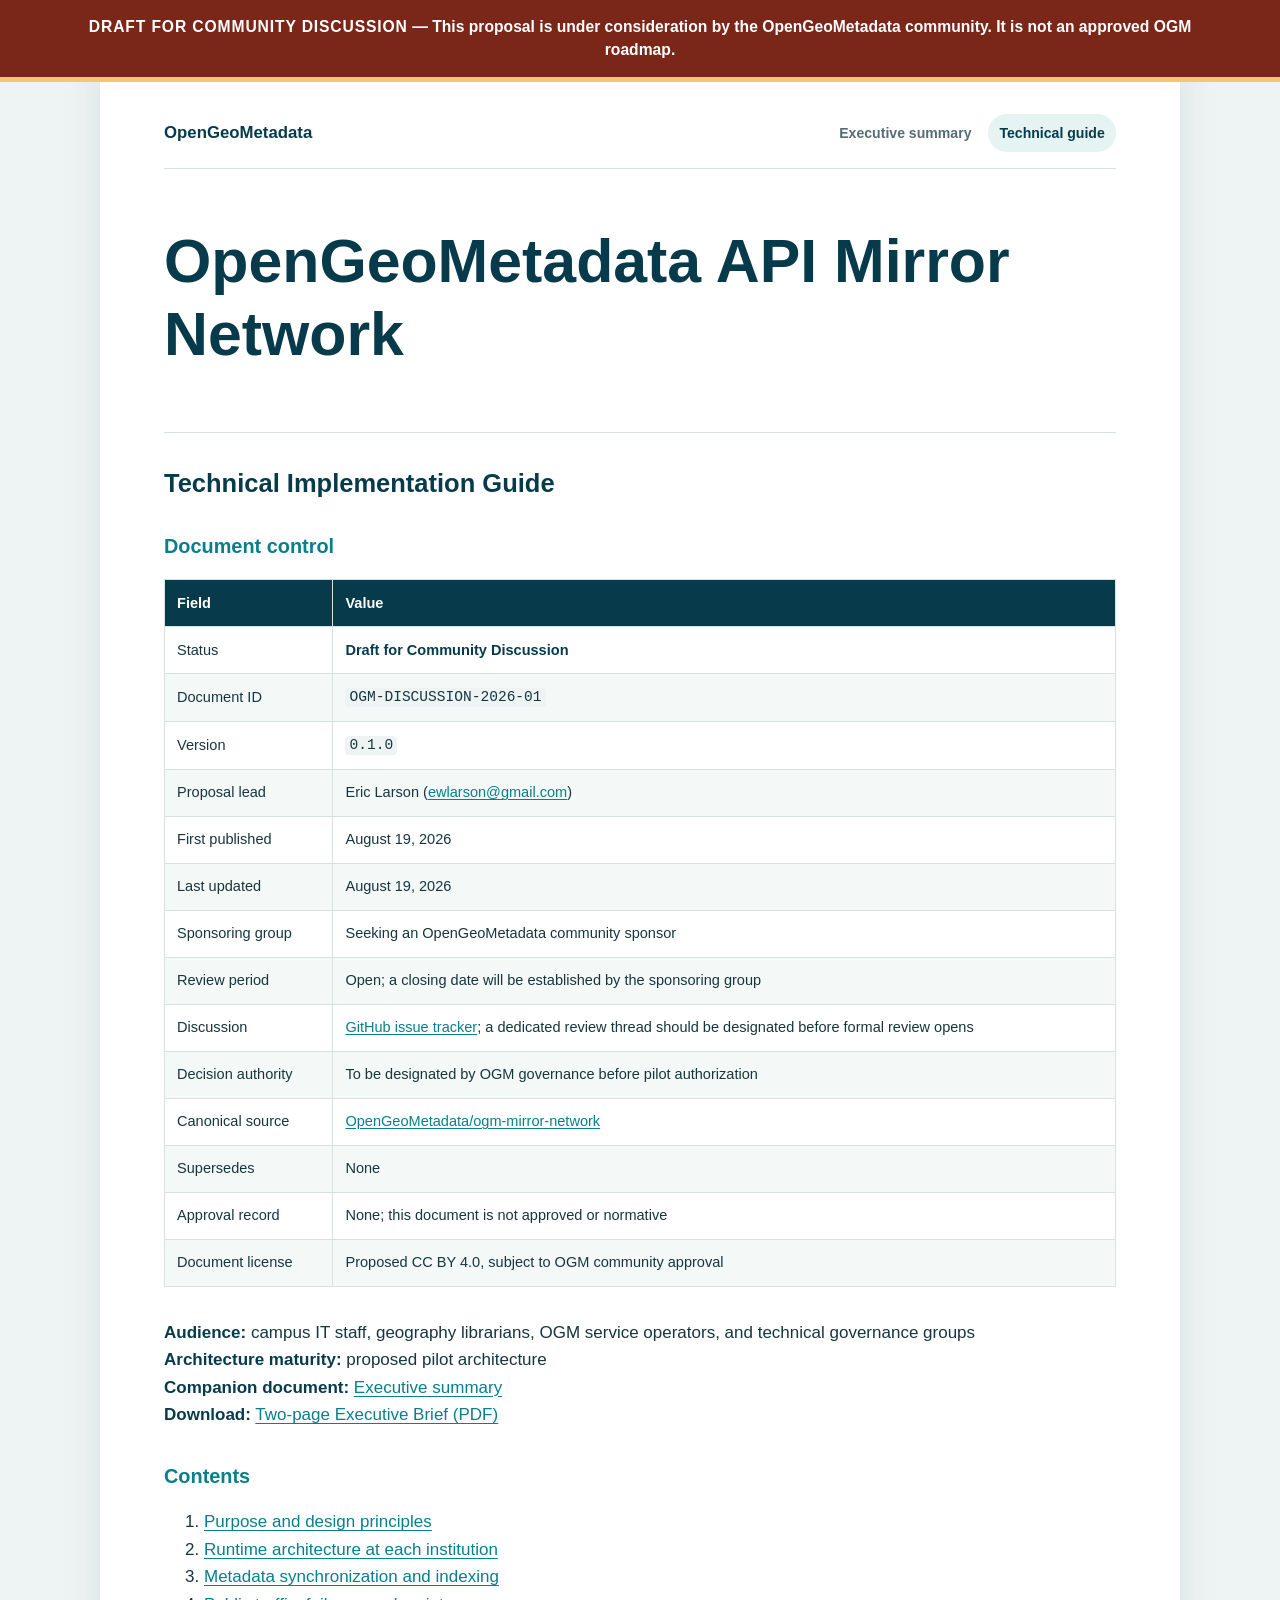
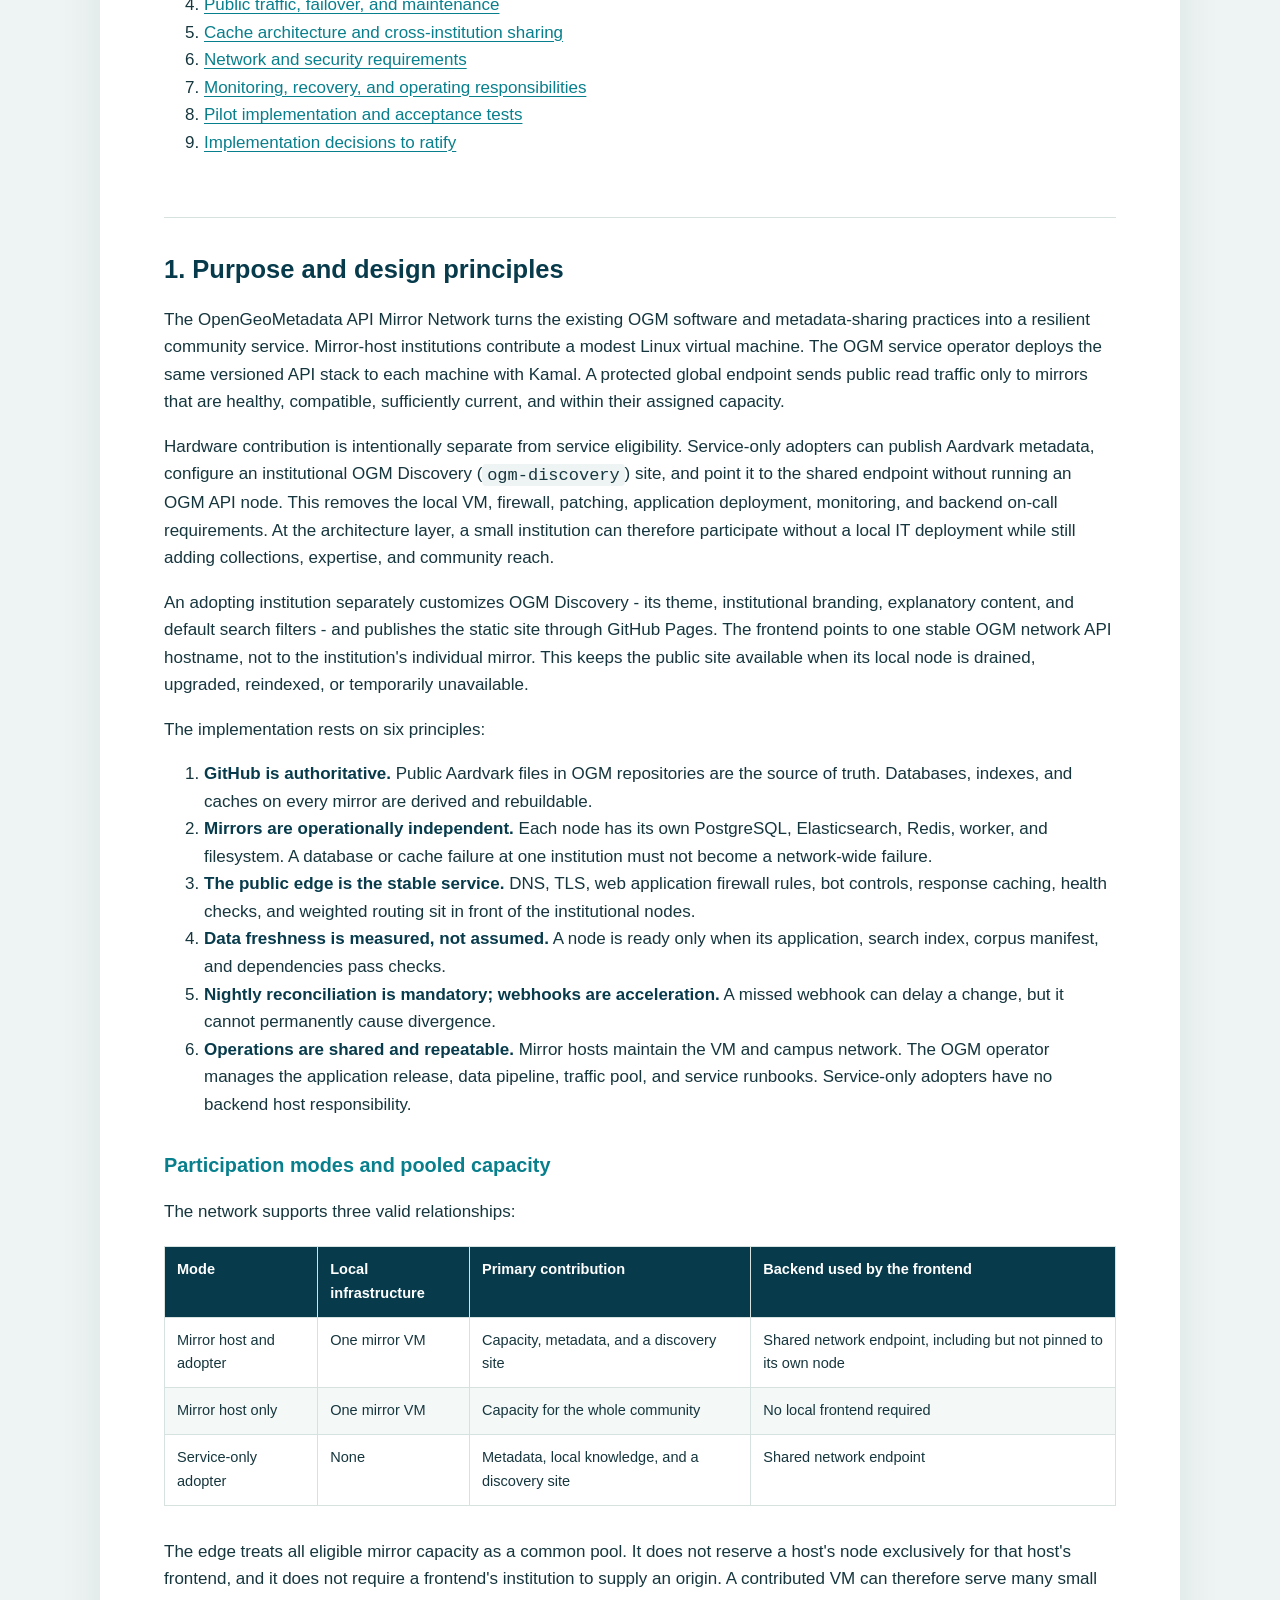
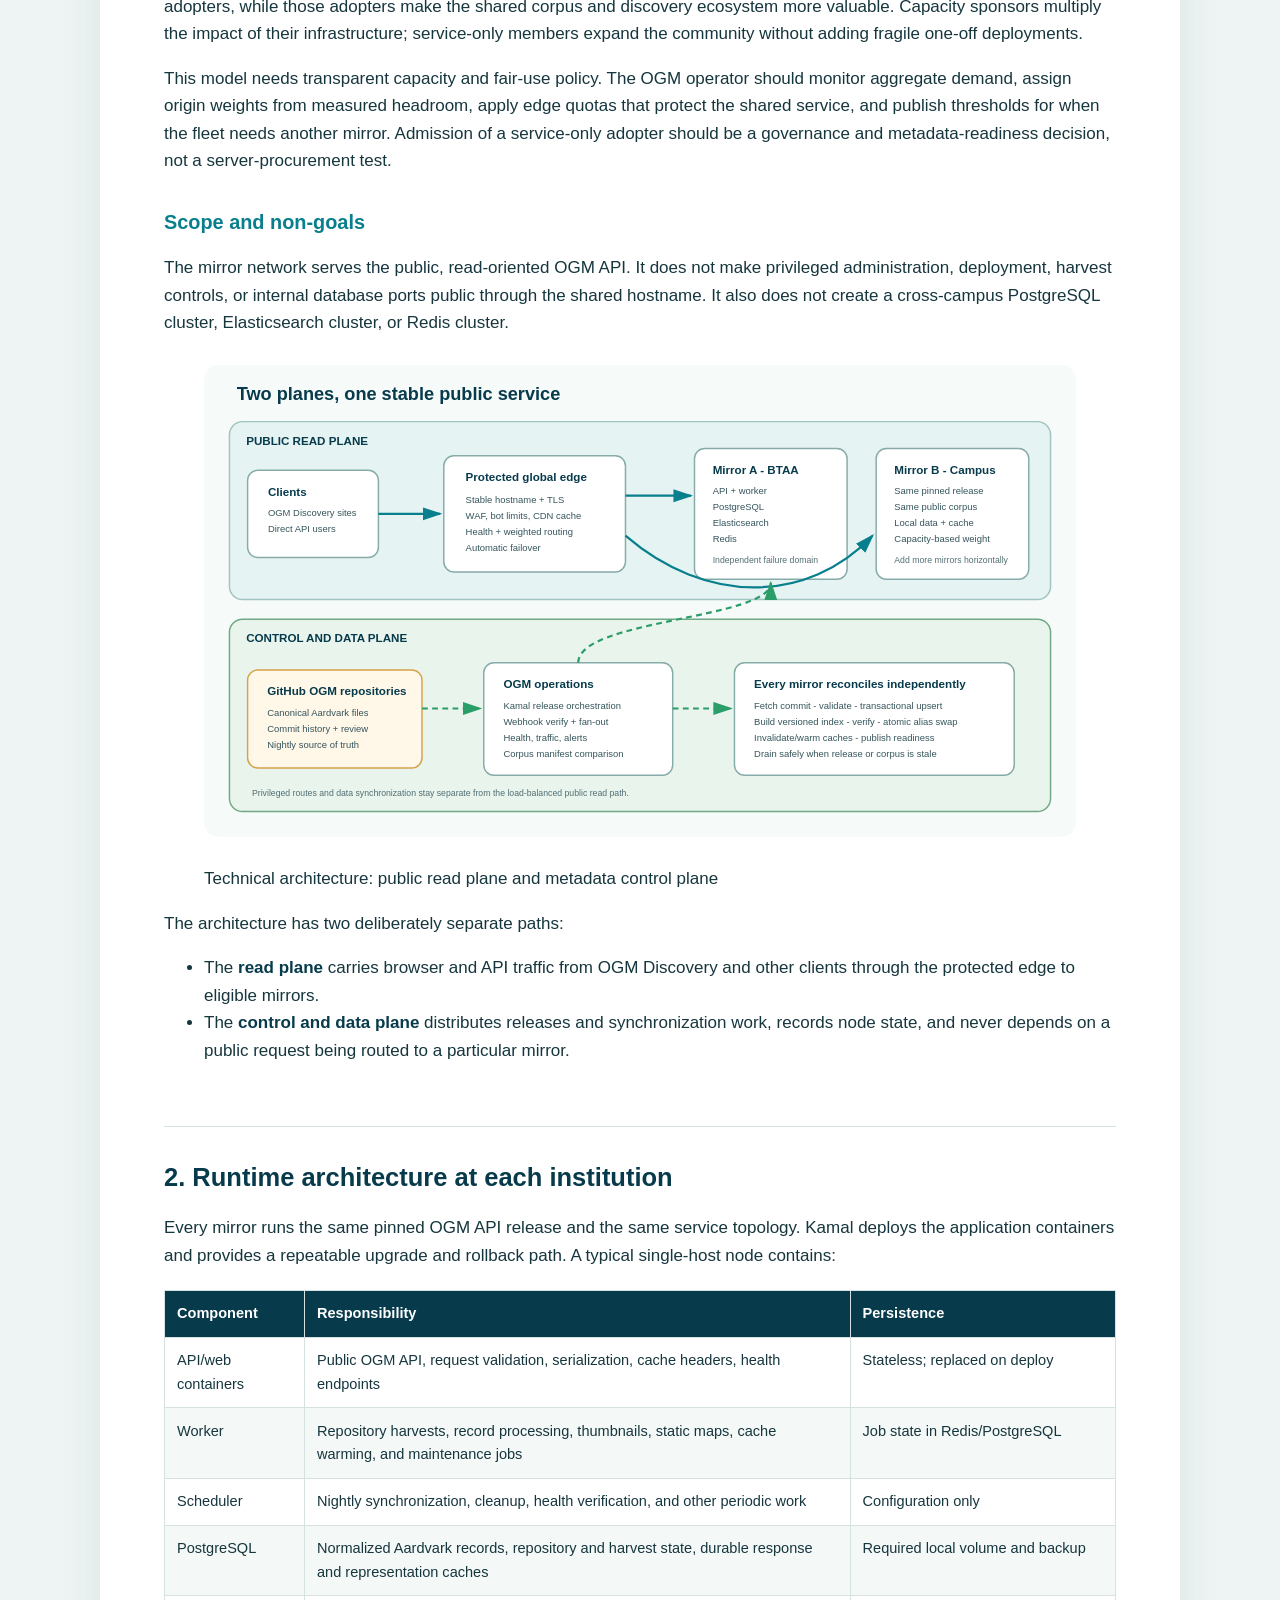
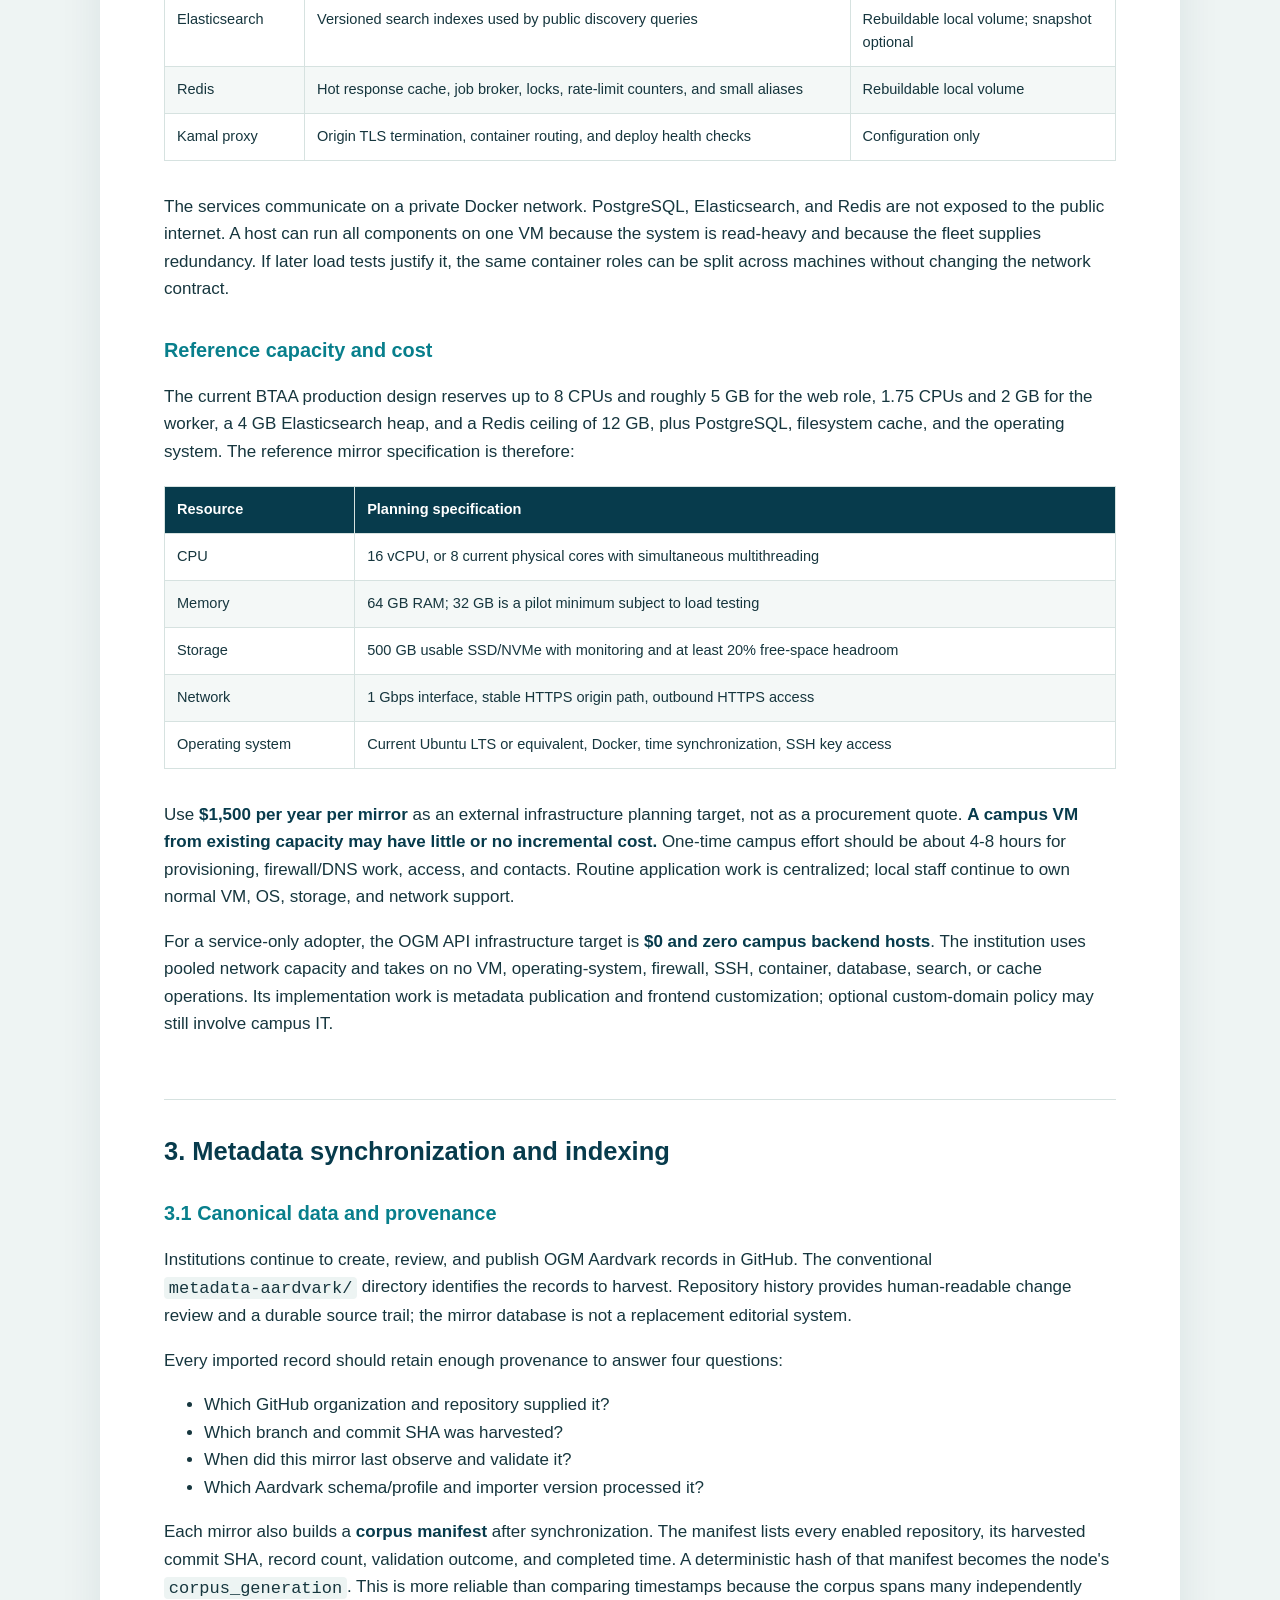
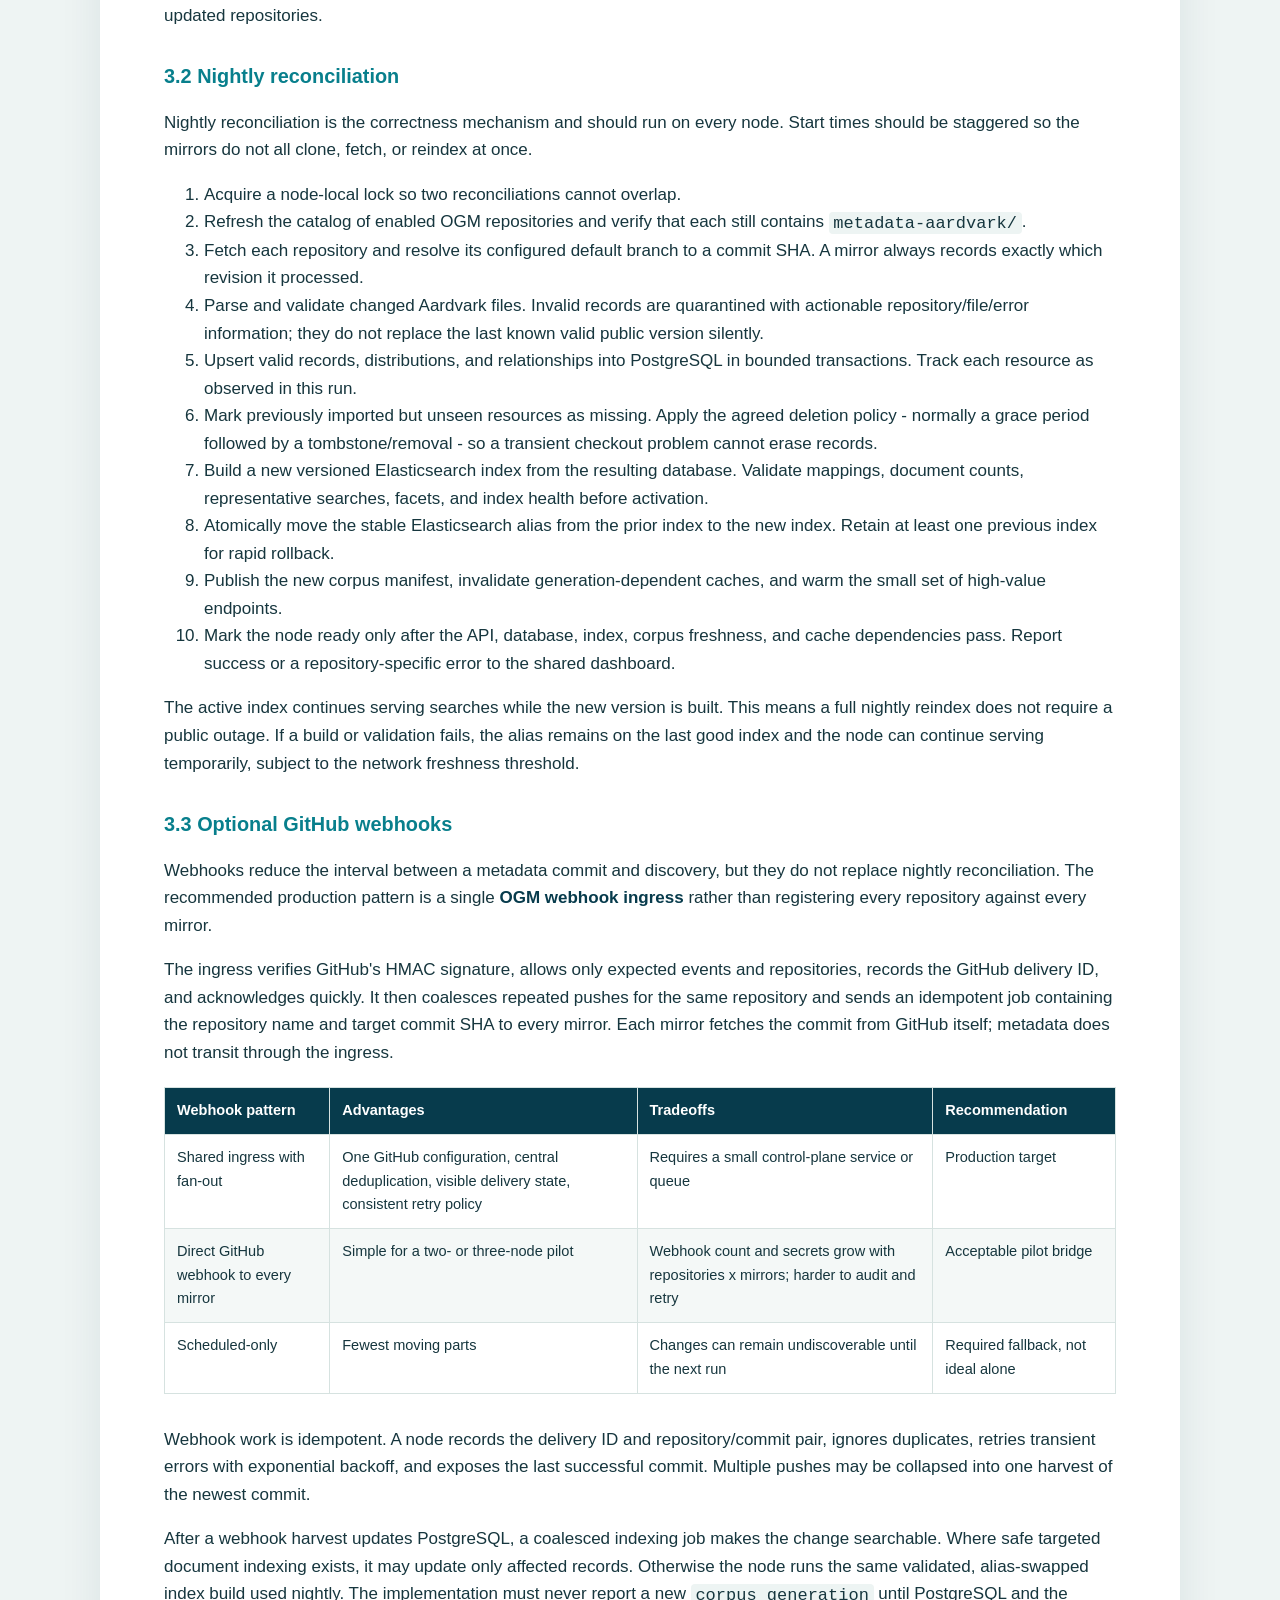
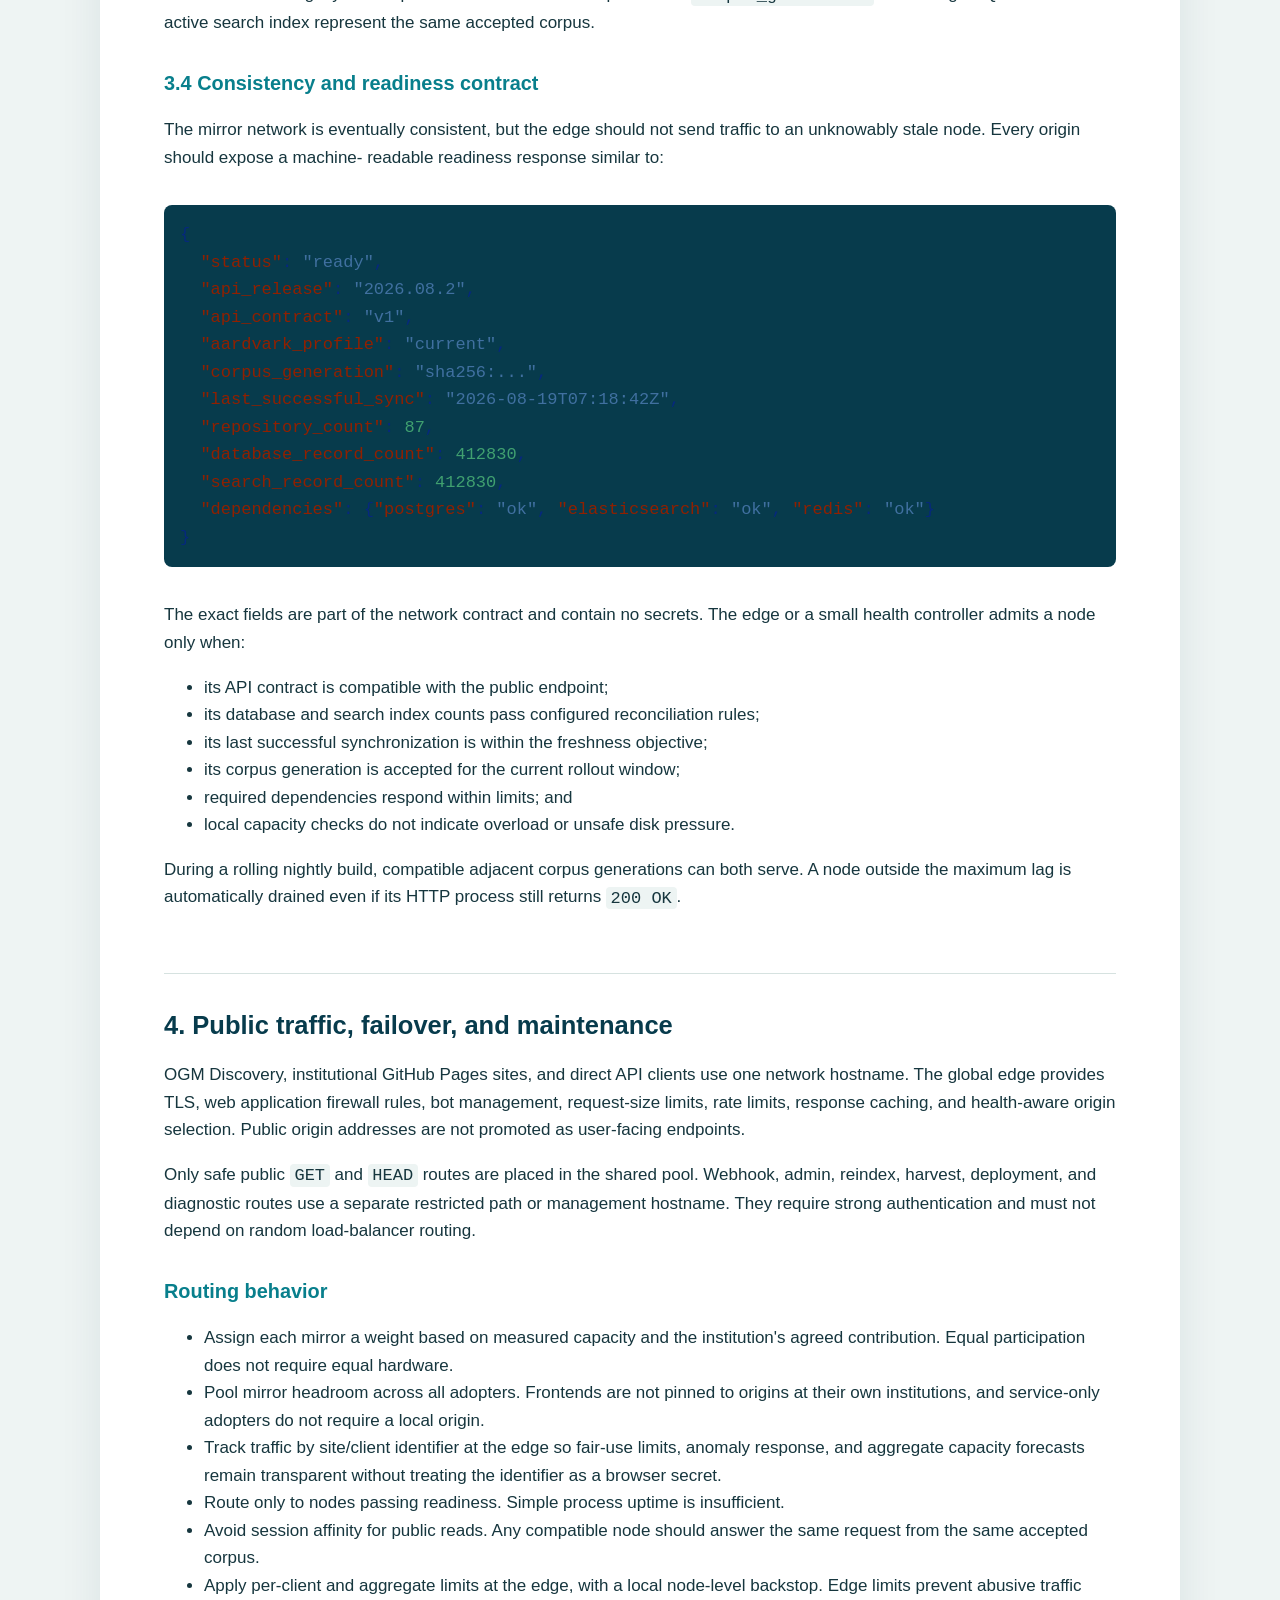
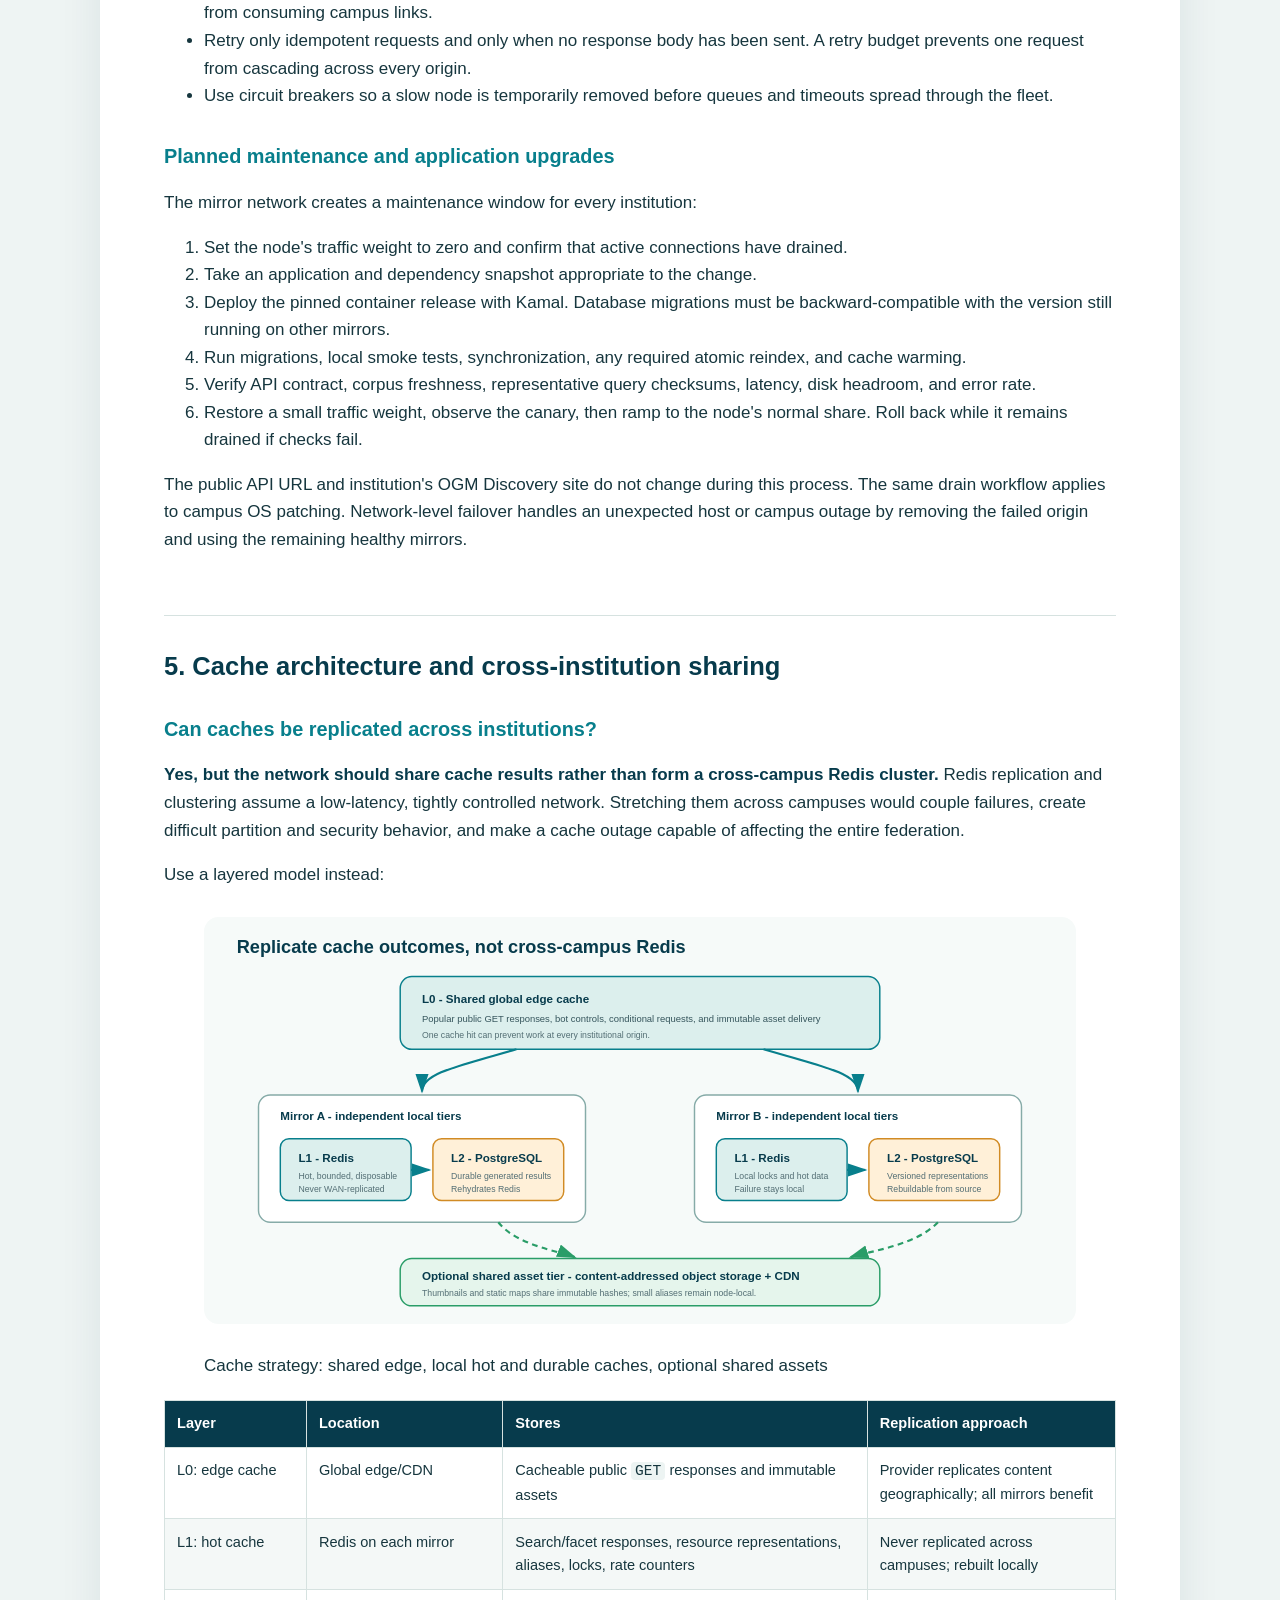
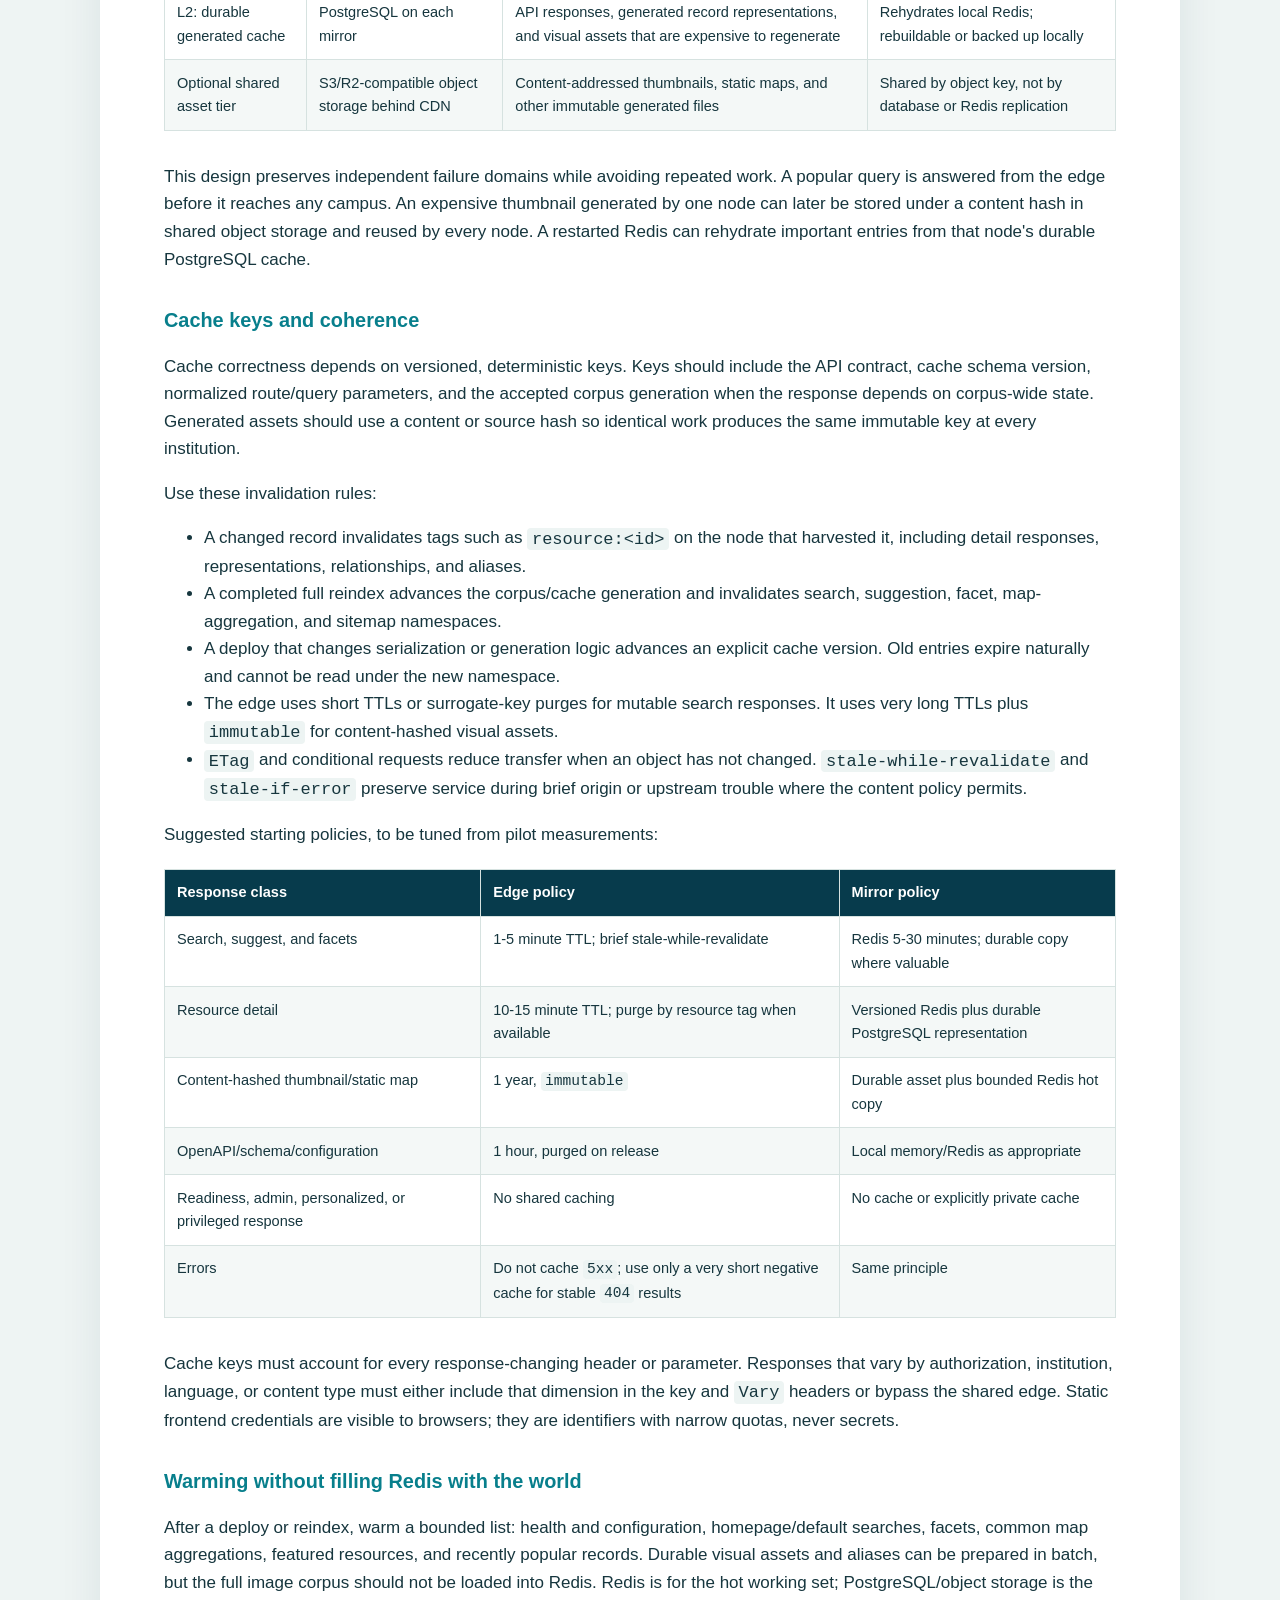
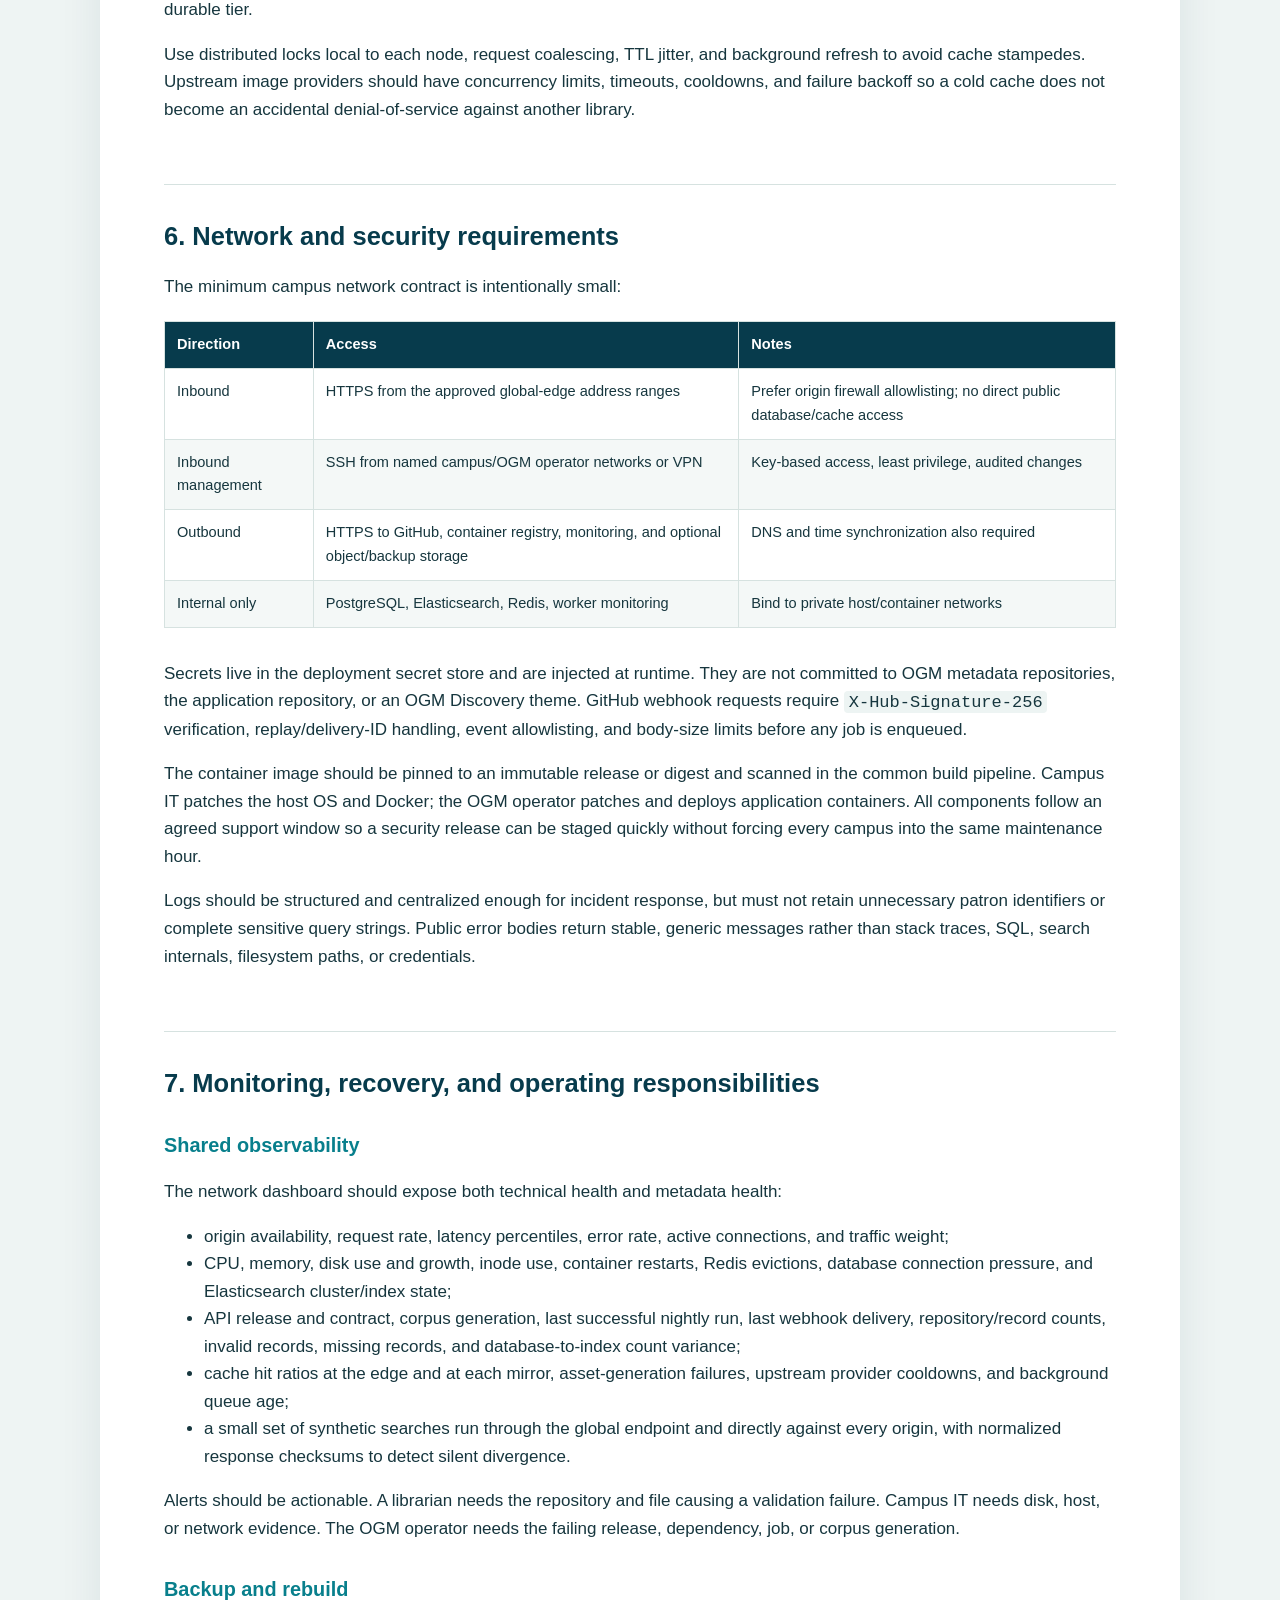
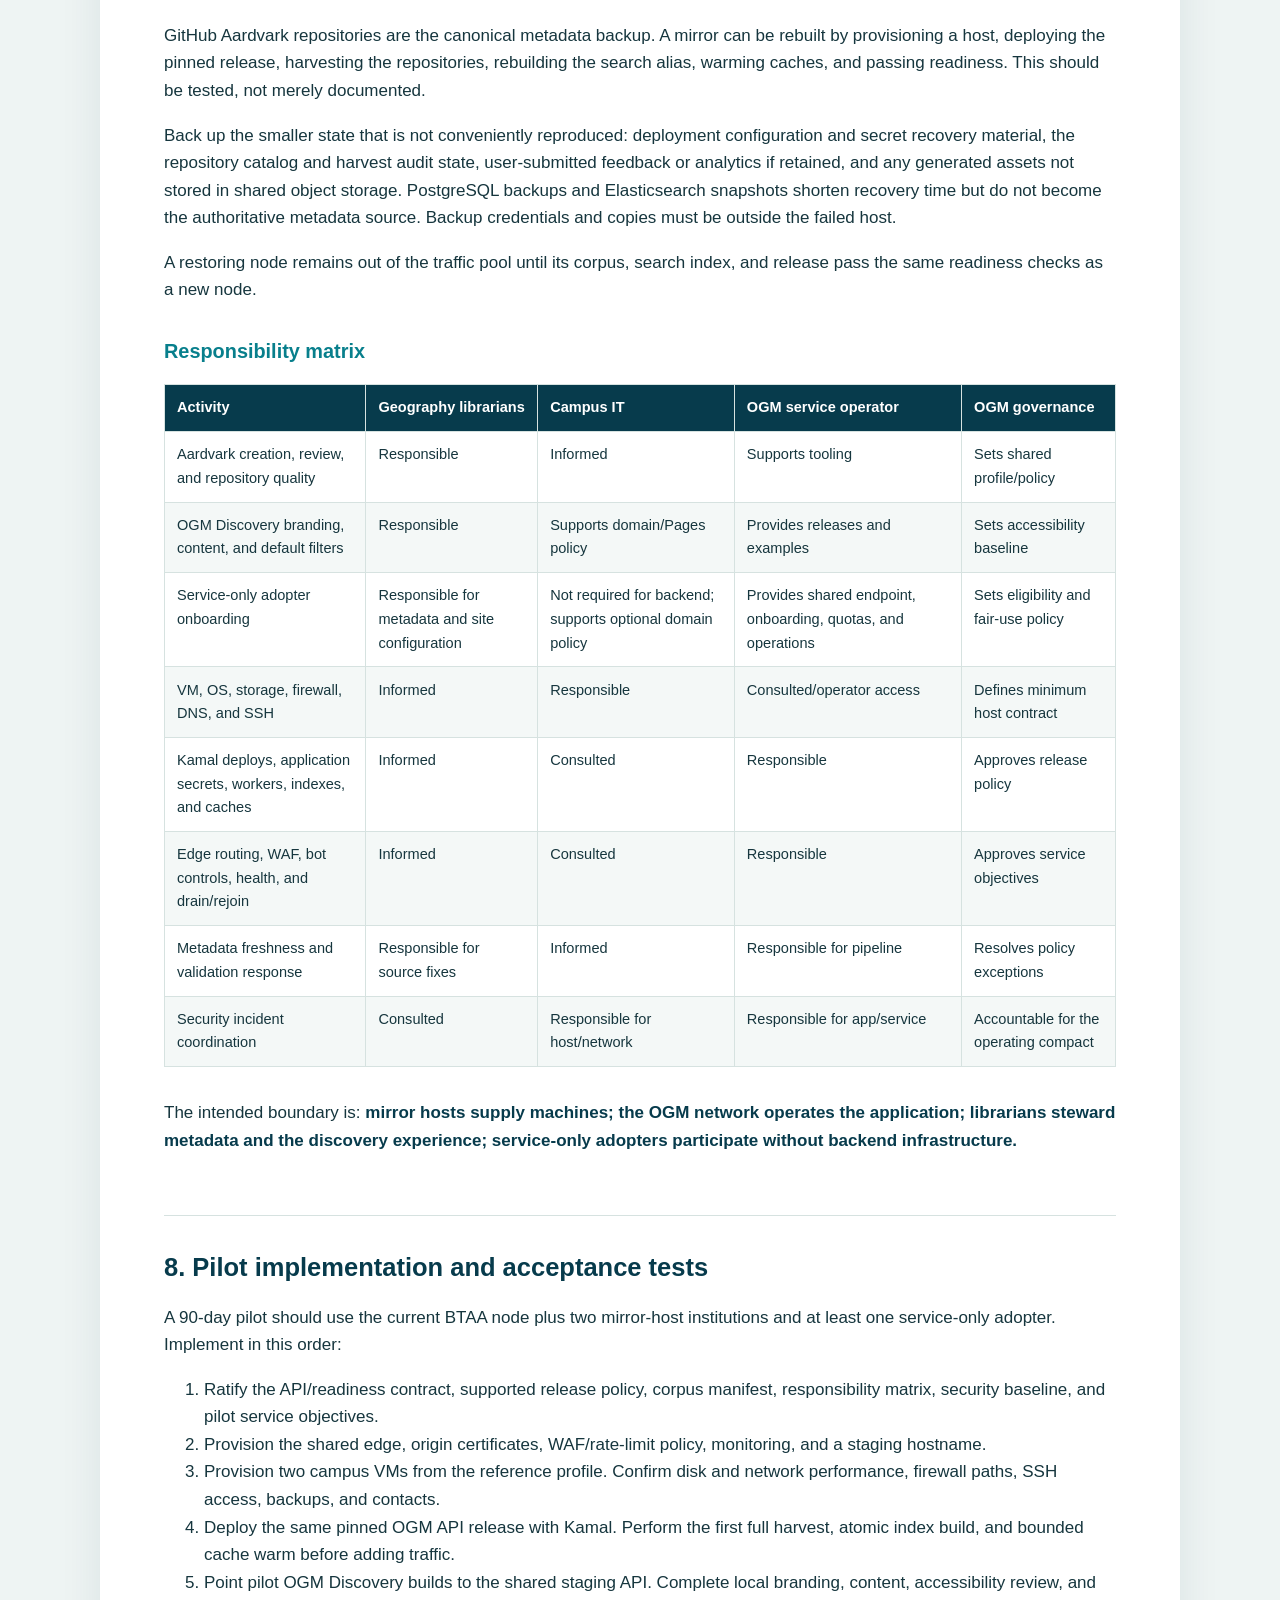
==== commit b71b38aa: "Formalize proposal governance" ====
--- a/output/html/opengeometadata-api-mirror-network-technical-implementation.html
+++ b/output/html/opengeometadata-api-mirror-network-technical-implementation.html
@@ -43,9 +43,9 @@
 code > span.cv { color: #60a0b0; font-weight: bold; font-style: italic; } /* CommentVar */
 code > span.in { color: #60a0b0; font-weight: bold; font-style: italic; } /* Information */
   </style>
-  <link href="data:text/css;charset=utf-8,%3Aroot%20%7B%0A%2D%2Dogm%2Dnavy%3A%20%23073b4c%3B%0A%2D%2Dogm%2Dteal%3A%20%23087f8c%3B%0A%2D%2Dogm%2Dgreen%3A%20%232a9d68%3B%0A%2D%2Dogm%2Dgold%3A%20%23d18b24%3B%0A%2D%2Dogm%2Dink%3A%20%2316363e%3B%0A%2D%2Dogm%2Dmuted%3A%20%23536e74%3B%0A%2D%2Dogm%2Dpale%3A%20%23f4f8f7%3B%0A%2D%2Dogm%2Dborder%3A%20%23d6e2e0%3B%0A%2D%2Dpage%2Dpad%3A%20clamp%281%2E5rem%2C%205vw%2C%204rem%29%3B%0A%7D%0A%2A%20%7B%20box%2Dsizing%3A%20border%2Dbox%3B%20%7D%0Ahtml%20%7B%20overflow%2Dx%3A%20clip%3B%20scroll%2Dpadding%2Dtop%3A%206rem%3B%20background%3A%20%23eef4f3%3B%20scroll%2Dbehavior%3A%20smooth%3B%20%7D%0Abody%20%7B%0Amax%2Dwidth%3A%201080px%3B%0Amargin%3A%200%20auto%202rem%3B%0Apadding%3A%20var%28%2D%2Dpage%2Dpad%29%3B%0Abackground%3A%20white%3B%0Acolor%3A%20var%28%2D%2Dogm%2Dink%29%3B%0Afont%3A%2017px%2F1%2E62%20%2Dapple%2Dsystem%2C%20BlinkMacSystemFont%2C%20%22Segoe%20UI%22%2C%20sans%2Dserif%3B%0Abox%2Dshadow%3A%200%2014px%2040px%20rgba%287%2C%2059%2C%2076%2C%200%2E09%29%3B%0A%7D%0A%2Eskip%2Dlink%20%7B%0Aposition%3A%20absolute%3B%0Aleft%3A%20%2D9999px%3B%0Atop%3A%200%3B%0Az%2Dindex%3A%201100%3B%0Apadding%3A%200%2E75rem%201rem%3B%0Acolor%3A%20white%3B%0Abackground%3A%20var%28%2D%2Dogm%2Dnavy%29%3B%0A%7D%0A%2Eskip%2Dlink%3Afocus%20%7B%20left%3A%201rem%3B%20top%3A%201rem%3B%20%7D%0A%2Edraft%2Dbanner%20%7B%0Aposition%3A%20sticky%3B%0Atop%3A%200%3B%0Az%2Dindex%3A%201000%3B%0Awidth%3A%20100vw%3B%0Amargin%3A%20calc%28%2D1%20%2A%20var%28%2D%2Dpage%2Dpad%29%29%200%202rem%20calc%2850%25%20%2D%2050vw%29%3B%0Apadding%3A%201rem%20var%28%2D%2Dpage%2Dpad%29%3B%0Aborder%2Dbottom%3A%205px%20solid%20%23f6c56f%3B%0Acolor%3A%20white%3B%0Abackground%3A%20%237a271a%3B%0Afont%2Dsize%3A%200%2E98rem%3B%0Afont%2Dweight%3A%20650%3B%0Aline%2Dheight%3A%201%2E45%3B%0Atext%2Dalign%3A%20center%3B%0A%7D%0A%2Edraft%2Dbanner%20strong%20%7B%20color%3A%20white%3B%20letter%2Dspacing%3A%200%2E055em%3B%20%7D%0A%2Esite%2Dnav%20%7B%0Adisplay%3A%20flex%3B%0Aalign%2Ditems%3A%20center%3B%0Ajustify%2Dcontent%3A%20space%2Dbetween%3B%0Agap%3A%201rem%3B%0Amargin%3A%200%200%203%2E5rem%3B%0Apadding%2Dbottom%3A%201rem%3B%0Aborder%2Dbottom%3A%201px%20solid%20var%28%2D%2Dogm%2Dborder%29%3B%0A%7D%0A%2Esite%2Dbrand%20%7B%0Acolor%3A%20var%28%2D%2Dogm%2Dnavy%29%3B%0Afont%2Dsize%3A%201%2E05rem%3B%0Afont%2Dweight%3A%20800%3B%0Atext%2Ddecoration%3A%20none%3B%0A%7D%0A%2Esite%2Dnav%20nav%20%7B%20display%3A%20flex%3B%20flex%2Dwrap%3A%20wrap%3B%20gap%3A%200%2E35rem%3B%20%7D%0A%2Esite%2Dnav%20nav%20a%20%7B%0Apadding%3A%200%2E45rem%200%2E7rem%3B%0Aborder%2Dradius%3A%20999px%3B%0Acolor%3A%20var%28%2D%2Dogm%2Dmuted%29%3B%0Afont%2Dsize%3A%200%2E88rem%3B%0Afont%2Dweight%3A%20700%3B%0Atext%2Ddecoration%3A%20none%3B%0A%7D%0A%2Esite%2Dnav%20nav%20a%3Ahover%2C%0A%2Esite%2Dnav%20nav%20a%3Afocus%2Dvisible%2C%0A%2Esite%2Dnav%20nav%20a%2Eactive%20%7B%20color%3A%20var%28%2D%2Dogm%2Dnavy%29%3B%20background%3A%20%23e5f3f2%3B%20%7D%0Ah1%2C%20h2%2C%20h3%20%7B%20color%3A%20var%28%2D%2Dogm%2Dnavy%29%3B%20line%2Dheight%3A%201%2E2%3B%20%7D%0Ah1%20%7B%20font%2Dsize%3A%20clamp%282%2E2rem%2C%206vw%2C%203%2E8rem%29%3B%20margin%2Dbottom%3A%200%2E15em%3B%20%7D%0Ah2%20%7B%20border%2Dtop%3A%201px%20solid%20var%28%2D%2Dogm%2Dborder%29%3B%20padding%2Dtop%3A%201%2E4em%3B%20margin%2Dtop%3A%202%2E4em%3B%20%7D%0Ah3%20%7B%20color%3A%20var%28%2D%2Dogm%2Dteal%29%3B%20margin%2Dtop%3A%201%2E8em%3B%20%7D%0Aa%20%7B%20color%3A%20var%28%2D%2Dogm%2Dteal%29%3B%20text%2Dunderline%2Doffset%3A%200%2E15em%3B%20%7D%0Aimg%20%7B%20display%3A%20block%3B%20max%2Dwidth%3A%20100%25%3B%20height%3A%20auto%3B%20margin%3A%201%2E75rem%20auto%3B%20%7D%0Ablockquote%20%7B%0Amargin%3A%201%2E5rem%200%3B%0Apadding%3A%200%2E8rem%201%2E2rem%3B%0Aborder%2Dleft%3A%205px%20solid%20var%28%2D%2Dogm%2Dgreen%29%3B%0Abackground%3A%20var%28%2D%2Dogm%2Dpale%29%3B%0A%7D%0Atable%20%7B%20width%3A%20100%25%3B%20border%2Dcollapse%3A%20collapse%3B%20margin%3A%201%2E3rem%200%202rem%3B%20font%2Dsize%3A%200%2E91rem%3B%20%7D%0Ath%20%7B%20background%3A%20var%28%2D%2Dogm%2Dnavy%29%3B%20color%3A%20white%3B%20text%2Dalign%3A%20left%3B%20%7D%0Ath%2C%20td%20%7B%20padding%3A%200%2E7rem%200%2E75rem%3B%20border%3A%201px%20solid%20var%28%2D%2Dogm%2Dborder%29%3B%20vertical%2Dalign%3A%20top%3B%20%7D%0Atbody%20tr%3Anth%2Dchild%28even%29%20%7B%20background%3A%20var%28%2D%2Dogm%2Dpale%29%3B%20%7D%0Acode%20%7B%20background%3A%20%23edf4f3%3B%20border%2Dradius%3A%204px%3B%20padding%3A%200%2E1em%200%2E28em%3B%20%7D%0Apre%20%7B%20overflow%2Dx%3A%20auto%3B%20padding%3A%201rem%3B%20color%3A%20%23eef8f7%3B%20background%3A%20var%28%2D%2Dogm%2Dnavy%29%3B%20border%2Dradius%3A%208px%3B%20%7D%0Apre%20code%20%7B%20background%3A%20transparent%3B%20padding%3A%200%3B%20%7D%0Astrong%20%7B%20color%3A%20var%28%2D%2Dogm%2Dnavy%29%3B%20%7D%0Ahr%20%7B%20border%3A%200%3B%20border%2Dtop%3A%201px%20solid%20var%28%2D%2Dogm%2Dborder%29%3B%20%7D%0A%2Esite%2Dfooter%20%7B%0Amargin%2Dtop%3A%204rem%3B%0Apadding%2Dtop%3A%201%2E5rem%3B%0Aborder%2Dtop%3A%201px%20solid%20var%28%2D%2Dogm%2Dborder%29%3B%0Acolor%3A%20var%28%2D%2Dogm%2Dmuted%29%3B%0Afont%2Dsize%3A%200%2E86rem%3B%0A%7D%0A%2Esite%2Dfooter%20p%20%7B%20margin%3A%200%2E25rem%200%3B%20%7D%0A%2Ehome%2Dpage%20h1%20%7B%20max%2Dwidth%3A%20900px%3B%20font%2Dsize%3A%20clamp%282%2E7rem%2C%207vw%2C%205%2E4rem%29%3B%20letter%2Dspacing%3A%20%2D0%2E04em%3B%20%7D%0A%2Ehome%2Dpage%20h2%20%7B%20margin%2Dtop%3A%203%2E5rem%3B%20%7D%0A%2Eeyebrow%20%7B%0Amargin%3A%200%200%200%2E8rem%3B%0Acolor%3A%20var%28%2D%2Dogm%2Dteal%29%3B%0Afont%2Dsize%3A%200%2E78rem%3B%0Afont%2Dweight%3A%20800%3B%0Aletter%2Dspacing%3A%200%2E12em%3B%0Atext%2Dtransform%3A%20uppercase%3B%0A%7D%0A%2Elede%20%7B%20max%2Dwidth%3A%20820px%3B%20color%3A%20var%28%2D%2Dogm%2Dmuted%29%3B%20font%2Dsize%3A%20clamp%281%2E12rem%2C%202%2E4vw%2C%201%2E42rem%29%3B%20%7D%0A%2Ehero%2Dactions%20%7B%20display%3A%20flex%3B%20flex%2Dwrap%3A%20wrap%3B%20gap%3A%200%2E75rem%3B%20margin%3A%201%2E8rem%200%202%2E5rem%3B%20%7D%0A%2Ebutton%20%7B%0Adisplay%3A%20inline%2Dblock%3B%0Apadding%3A%200%2E72rem%201rem%3B%0Aborder%3A%201px%20solid%20var%28%2D%2Dogm%2Dteal%29%3B%0Aborder%2Dradius%3A%208px%3B%0Acolor%3A%20var%28%2D%2Dogm%2Dteal%29%3B%0Afont%2Dweight%3A%20750%3B%0Atext%2Ddecoration%3A%20none%3B%0A%7D%0A%2Ebutton%2Eprimary%20%7B%20color%3A%20white%3B%20background%3A%20var%28%2D%2Dogm%2Dteal%29%3B%20%7D%0A%2Ebutton%3Ahover%2C%20%2Ebutton%3Afocus%2Dvisible%20%7B%20transform%3A%20translateY%28%2D1px%29%3B%20box%2Dshadow%3A%200%206px%2016px%20rgba%287%2C%2059%2C%2076%2C%200%2E12%29%3B%20%7D%0A%2Ehero%2Darchitecture%20%7B%0Awidth%3A%20100%25%3B%0Amargin%3A%202rem%200%3B%0Apadding%3A%201rem%3B%0Aborder%3A%201px%20solid%20var%28%2D%2Dogm%2Dborder%29%3B%0Aborder%2Dradius%3A%2018px%3B%0Abackground%3A%20var%28%2D%2Dogm%2Dpale%29%3B%0A%7D%0A%2Ecard%2Dgrid%20%7B%0Adisplay%3A%20grid%3B%0Agrid%2Dtemplate%2Dcolumns%3A%20repeat%282%2C%20minmax%280%2C%201fr%29%29%3B%0Agap%3A%201%2E25rem%3B%0Amargin%3A%201%2E5rem%200%3B%0A%7D%0A%2Edocument%2Dcard%20%7B%0Adisplay%3A%20flex%3B%0Aflex%2Ddirection%3A%20column%3B%0Amin%2Dheight%3A%20260px%3B%0Apadding%3A%201%2E4rem%3B%0Aborder%3A%201px%20solid%20var%28%2D%2Dogm%2Dborder%29%3B%0Aborder%2Dradius%3A%2014px%3B%0Abackground%3A%20var%28%2D%2Dogm%2Dpale%29%3B%0A%7D%0A%2Edocument%2Dcard%3Anth%2Dchild%282%29%20%7B%20background%3A%20%23e5f3f2%3B%20%7D%0A%2Edocument%2Dcard%20h3%20%7B%20margin%3A%200%2E4rem%200%200%2E7rem%3B%20font%2Dsize%3A%201%2E35rem%3B%20%7D%0A%2Edocument%2Dcard%20p%20%7B%20margin%2Dtop%3A%200%3B%20%7D%0A%2Edocument%2Dcard%20%2Ecard%2Dactions%20%7B%20display%3A%20flex%3B%20flex%2Dwrap%3A%20wrap%3B%20gap%3A%200%2E7rem%3B%20margin%2Dtop%3A%20auto%3B%20%7D%0A%2Edocument%2Dcard%20%2Ecard%2Dactions%20a%20%7B%20font%2Dweight%3A%20750%3B%20%7D%0A%2Eprinciples%20%7B%0Adisplay%3A%20grid%3B%0Agrid%2Dtemplate%2Dcolumns%3A%20repeat%283%2C%20minmax%280%2C%201fr%29%29%3B%0Agap%3A%201rem%3B%0Apadding%3A%200%3B%0Alist%2Dstyle%3A%20none%3B%0A%7D%0A%2Eprinciples%20li%20%7B%20padding%3A%201rem%3B%20border%2Dtop%3A%204px%20solid%20var%28%2D%2Dogm%2Dgreen%29%3B%20background%3A%20var%28%2D%2Dogm%2Dpale%29%3B%20%7D%0A%2Eprinciples%20strong%20%7B%20display%3A%20block%3B%20margin%2Dbottom%3A%200%2E35rem%3B%20%7D%0A%40media%20%28max%2Dwidth%3A%20720px%29%20%7B%0Ahtml%20%7B%20scroll%2Dpadding%2Dtop%3A%208rem%3B%20background%3A%20white%3B%20%7D%0Abody%20%7B%20margin%3A%200%3B%20padding%3A%201%2E2rem%3B%20box%2Dshadow%3A%20none%3B%20font%2Dsize%3A%2016px%3B%20%7D%0A%2Edraft%2Dbanner%20%7B%20margin%3A%20%2D1%2E2rem%200%201%2E5rem%20calc%2850%25%20%2D%2050vw%29%3B%20padding%3A%200%2E9rem%201%2E2rem%3B%20text%2Dalign%3A%20left%3B%20%7D%0Atable%20%7B%20display%3A%20block%3B%20overflow%2Dx%3A%20auto%3B%20%7D%0A%2Esite%2Dnav%20%7B%20align%2Ditems%3A%20flex%2Dstart%3B%20flex%2Ddirection%3A%20column%3B%20margin%2Dtop%3A%200%3B%20%7D%0A%2Ecard%2Dgrid%2C%20%2Eprinciples%20%7B%20grid%2Dtemplate%2Dcolumns%3A%201fr%3B%20%7D%0A%7D%0A%40media%20print%20%7B%0A%40page%20%7B%20margin%3A%200%2E65in%3B%20%7D%0Ahtml%20%7B%20background%3A%20white%3B%20%7D%0Abody%20%7B%20max%2Dwidth%3A%20none%3B%20margin%3A%200%3B%20padding%3A%200%3B%20box%2Dshadow%3A%20none%3B%20font%2Dsize%3A%209%2E5pt%3B%20line%2Dheight%3A%201%2E35%3B%20%7D%0Ah1%20%7B%20font%2Dsize%3A%2026pt%3B%20%7D%0Ah2%20%7B%20break%2Dbefore%3A%20auto%3B%20break%2Dafter%3A%20avoid%3B%20margin%2Dtop%3A%201%2E5em%3B%20%7D%0Ah3%2C%20table%2C%20img%2C%20pre%20%7B%20break%2Dinside%3A%20avoid%3B%20%7D%0Aa%20%7B%20color%3A%20inherit%3B%20text%2Ddecoration%3A%20none%3B%20%7D%0A%2Esite%2Dnav%2C%20%2Eskip%2Dlink%2C%20%2Ehero%2Dactions%2C%20%2Esite%2Dfooter%20%7B%20display%3A%20none%3B%20%7D%0A%2Edraft%2Dbanner%20%7B%20position%3A%20static%3B%20width%3A%20auto%3B%20margin%3A%200%200%201rem%3B%20padding%3A%200%2E65rem%3B%20border%3A%202px%20solid%20%23000%3B%20color%3A%20%23000%3B%20background%3A%20%23fff%3B%20%7D%0A%2Edraft%2Dbanner%20strong%20%7B%20color%3A%20%23000%3B%20%7D%0A%7D%0A" rel="stylesheet">
+  <link href="data:text/css;charset=utf-8,%3Aroot%20%7B%0A%2D%2Dogm%2Dnavy%3A%20%23073b4c%3B%0A%2D%2Dogm%2Dteal%3A%20%23087f8c%3B%0A%2D%2Dogm%2Dgreen%3A%20%232a9d68%3B%0A%2D%2Dogm%2Dgold%3A%20%23d18b24%3B%0A%2D%2Dogm%2Dink%3A%20%2316363e%3B%0A%2D%2Dogm%2Dmuted%3A%20%23536e74%3B%0A%2D%2Dogm%2Dpale%3A%20%23f4f8f7%3B%0A%2D%2Dogm%2Dborder%3A%20%23d6e2e0%3B%0A%2D%2Dpage%2Dpad%3A%20clamp%281%2E5rem%2C%205vw%2C%204rem%29%3B%0A%7D%0A%2A%20%7B%20box%2Dsizing%3A%20border%2Dbox%3B%20%7D%0Ahtml%20%7B%20overflow%2Dx%3A%20clip%3B%20scroll%2Dpadding%2Dtop%3A%206rem%3B%20background%3A%20%23eef4f3%3B%20scroll%2Dbehavior%3A%20smooth%3B%20%7D%0Abody%20%7B%0Amax%2Dwidth%3A%201080px%3B%0Amargin%3A%200%20auto%202rem%3B%0Apadding%3A%20var%28%2D%2Dpage%2Dpad%29%3B%0Abackground%3A%20white%3B%0Acolor%3A%20var%28%2D%2Dogm%2Dink%29%3B%0Afont%3A%2017px%2F1%2E62%20%2Dapple%2Dsystem%2C%20BlinkMacSystemFont%2C%20%22Segoe%20UI%22%2C%20sans%2Dserif%3B%0Abox%2Dshadow%3A%200%2014px%2040px%20rgba%287%2C%2059%2C%2076%2C%200%2E09%29%3B%0A%7D%0A%2Eskip%2Dlink%20%7B%0Aposition%3A%20absolute%3B%0Aleft%3A%20%2D9999px%3B%0Atop%3A%200%3B%0Az%2Dindex%3A%201100%3B%0Apadding%3A%200%2E75rem%201rem%3B%0Acolor%3A%20white%3B%0Abackground%3A%20var%28%2D%2Dogm%2Dnavy%29%3B%0A%7D%0A%2Eskip%2Dlink%3Afocus%20%7B%20left%3A%201rem%3B%20top%3A%201rem%3B%20%7D%0A%2Edraft%2Dbanner%20%7B%0Aposition%3A%20sticky%3B%0Atop%3A%200%3B%0Az%2Dindex%3A%201000%3B%0Awidth%3A%20100vw%3B%0Amargin%3A%20calc%28%2D1%20%2A%20var%28%2D%2Dpage%2Dpad%29%29%200%202rem%20calc%2850%25%20%2D%2050vw%29%3B%0Apadding%3A%201rem%20var%28%2D%2Dpage%2Dpad%29%3B%0Aborder%2Dbottom%3A%205px%20solid%20%23f6c56f%3B%0Acolor%3A%20white%3B%0Abackground%3A%20%237a271a%3B%0Afont%2Dsize%3A%200%2E98rem%3B%0Afont%2Dweight%3A%20650%3B%0Aline%2Dheight%3A%201%2E45%3B%0Atext%2Dalign%3A%20center%3B%0A%7D%0A%2Edraft%2Dbanner%20strong%20%7B%20color%3A%20white%3B%20letter%2Dspacing%3A%200%2E055em%3B%20%7D%0A%2Esite%2Dnav%20%7B%0Adisplay%3A%20flex%3B%0Aalign%2Ditems%3A%20center%3B%0Ajustify%2Dcontent%3A%20space%2Dbetween%3B%0Agap%3A%201rem%3B%0Amargin%3A%200%200%203%2E5rem%3B%0Apadding%2Dbottom%3A%201rem%3B%0Aborder%2Dbottom%3A%201px%20solid%20var%28%2D%2Dogm%2Dborder%29%3B%0A%7D%0A%2Esite%2Dbrand%20%7B%0Acolor%3A%20var%28%2D%2Dogm%2Dnavy%29%3B%0Afont%2Dsize%3A%201%2E05rem%3B%0Afont%2Dweight%3A%20800%3B%0Atext%2Ddecoration%3A%20none%3B%0A%7D%0A%2Esite%2Dnav%20nav%20%7B%20display%3A%20flex%3B%20flex%2Dwrap%3A%20wrap%3B%20gap%3A%200%2E35rem%3B%20%7D%0A%2Esite%2Dnav%20nav%20a%20%7B%0Apadding%3A%200%2E45rem%200%2E7rem%3B%0Aborder%2Dradius%3A%20999px%3B%0Acolor%3A%20var%28%2D%2Dogm%2Dmuted%29%3B%0Afont%2Dsize%3A%200%2E88rem%3B%0Afont%2Dweight%3A%20700%3B%0Atext%2Ddecoration%3A%20none%3B%0A%7D%0A%2Esite%2Dnav%20nav%20a%3Ahover%2C%0A%2Esite%2Dnav%20nav%20a%3Afocus%2Dvisible%2C%0A%2Esite%2Dnav%20nav%20a%2Eactive%20%7B%20color%3A%20var%28%2D%2Dogm%2Dnavy%29%3B%20background%3A%20%23e5f3f2%3B%20%7D%0Ah1%2C%20h2%2C%20h3%20%7B%20color%3A%20var%28%2D%2Dogm%2Dnavy%29%3B%20line%2Dheight%3A%201%2E2%3B%20%7D%0Ah1%20%7B%20font%2Dsize%3A%20clamp%282%2E2rem%2C%206vw%2C%203%2E8rem%29%3B%20margin%2Dbottom%3A%200%2E15em%3B%20%7D%0Ah2%20%7B%20border%2Dtop%3A%201px%20solid%20var%28%2D%2Dogm%2Dborder%29%3B%20padding%2Dtop%3A%201%2E4em%3B%20margin%2Dtop%3A%202%2E4em%3B%20%7D%0Ah3%20%7B%20color%3A%20var%28%2D%2Dogm%2Dteal%29%3B%20margin%2Dtop%3A%201%2E8em%3B%20%7D%0Aa%20%7B%20color%3A%20var%28%2D%2Dogm%2Dteal%29%3B%20text%2Dunderline%2Doffset%3A%200%2E15em%3B%20%7D%0Aimg%20%7B%20display%3A%20block%3B%20max%2Dwidth%3A%20100%25%3B%20height%3A%20auto%3B%20margin%3A%201%2E75rem%20auto%3B%20%7D%0Ablockquote%20%7B%0Amargin%3A%201%2E5rem%200%3B%0Apadding%3A%200%2E8rem%201%2E2rem%3B%0Aborder%2Dleft%3A%205px%20solid%20var%28%2D%2Dogm%2Dgreen%29%3B%0Abackground%3A%20var%28%2D%2Dogm%2Dpale%29%3B%0A%7D%0Atable%20%7B%20width%3A%20100%25%3B%20border%2Dcollapse%3A%20collapse%3B%20margin%3A%201%2E3rem%200%202rem%3B%20font%2Dsize%3A%200%2E91rem%3B%20%7D%0Ath%20%7B%20background%3A%20var%28%2D%2Dogm%2Dnavy%29%3B%20color%3A%20white%3B%20text%2Dalign%3A%20left%3B%20%7D%0Ath%2C%20td%20%7B%20padding%3A%200%2E7rem%200%2E75rem%3B%20border%3A%201px%20solid%20var%28%2D%2Dogm%2Dborder%29%3B%20vertical%2Dalign%3A%20top%3B%20%7D%0Atbody%20tr%3Anth%2Dchild%28even%29%20%7B%20background%3A%20var%28%2D%2Dogm%2Dpale%29%3B%20%7D%0Acode%20%7B%20background%3A%20%23edf4f3%3B%20border%2Dradius%3A%204px%3B%20padding%3A%200%2E1em%200%2E28em%3B%20%7D%0Apre%20%7B%20overflow%2Dx%3A%20auto%3B%20padding%3A%201rem%3B%20color%3A%20%23eef8f7%3B%20background%3A%20var%28%2D%2Dogm%2Dnavy%29%3B%20border%2Dradius%3A%208px%3B%20%7D%0Apre%20code%20%7B%20background%3A%20transparent%3B%20padding%3A%200%3B%20%7D%0Astrong%20%7B%20color%3A%20var%28%2D%2Dogm%2Dnavy%29%3B%20%7D%0Ahr%20%7B%20border%3A%200%3B%20border%2Dtop%3A%201px%20solid%20var%28%2D%2Dogm%2Dborder%29%3B%20%7D%0A%2Esite%2Dfooter%20%7B%0Amargin%2Dtop%3A%204rem%3B%0Apadding%2Dtop%3A%201%2E5rem%3B%0Aborder%2Dtop%3A%201px%20solid%20var%28%2D%2Dogm%2Dborder%29%3B%0Acolor%3A%20var%28%2D%2Dogm%2Dmuted%29%3B%0Afont%2Dsize%3A%200%2E86rem%3B%0A%7D%0A%2Esite%2Dfooter%20p%20%7B%20margin%3A%200%2E25rem%200%3B%20%7D%0A%2Ehome%2Dpage%20h1%20%7B%20max%2Dwidth%3A%20900px%3B%20font%2Dsize%3A%20clamp%282%2E7rem%2C%207vw%2C%205%2E4rem%29%3B%20letter%2Dspacing%3A%20%2D0%2E04em%3B%20%7D%0A%2Ehome%2Dpage%20h2%20%7B%20margin%2Dtop%3A%203%2E5rem%3B%20%7D%0A%2Eeyebrow%20%7B%0Amargin%3A%200%200%200%2E8rem%3B%0Acolor%3A%20var%28%2D%2Dogm%2Dteal%29%3B%0Afont%2Dsize%3A%200%2E78rem%3B%0Afont%2Dweight%3A%20800%3B%0Aletter%2Dspacing%3A%200%2E12em%3B%0Atext%2Dtransform%3A%20uppercase%3B%0A%7D%0A%2Elede%20%7B%20max%2Dwidth%3A%20820px%3B%20color%3A%20var%28%2D%2Dogm%2Dmuted%29%3B%20font%2Dsize%3A%20clamp%281%2E12rem%2C%202%2E4vw%2C%201%2E42rem%29%3B%20%7D%0A%2Epublication%2Dmeta%20%7B%0Adisplay%3A%20flex%3B%0Aflex%2Dwrap%3A%20wrap%3B%0Agap%3A%200%2E45rem%201rem%3B%0Amax%2Dwidth%3A%20900px%3B%0Amargin%3A%201%2E15rem%200%200%3B%0Acolor%3A%20var%28%2D%2Dogm%2Dmuted%29%3B%0Afont%2Dsize%3A%200%2E9rem%3B%0A%7D%0A%2Epublication%2Dmeta%20%3E%20%2A%20%7B%20display%3A%20inline%2Dflex%3B%20align%2Ditems%3A%20center%3B%20%7D%0A%2Epublication%2Dmeta%20%3E%20%2A%3Anot%28%3Alast%2Dchild%29%3A%3Aafter%20%7B%0Acontent%3A%20%22%5C00b7%22%3B%0Amargin%2Dleft%3A%201rem%3B%0Acolor%3A%20var%28%2D%2Dogm%2Dgold%29%3B%0Afont%2Dweight%3A%20800%3B%0A%7D%0A%2Ehero%2Dactions%20%7B%20display%3A%20flex%3B%20flex%2Dwrap%3A%20wrap%3B%20gap%3A%200%2E75rem%3B%20margin%3A%201%2E8rem%200%202%2E5rem%3B%20%7D%0A%2Ebutton%20%7B%0Adisplay%3A%20inline%2Dblock%3B%0Apadding%3A%200%2E72rem%201rem%3B%0Aborder%3A%201px%20solid%20var%28%2D%2Dogm%2Dteal%29%3B%0Aborder%2Dradius%3A%208px%3B%0Acolor%3A%20var%28%2D%2Dogm%2Dteal%29%3B%0Afont%2Dweight%3A%20750%3B%0Atext%2Ddecoration%3A%20none%3B%0A%7D%0A%2Ebutton%2Eprimary%20%7B%20color%3A%20white%3B%20background%3A%20var%28%2D%2Dogm%2Dteal%29%3B%20%7D%0A%2Ebutton%3Ahover%2C%20%2Ebutton%3Afocus%2Dvisible%20%7B%20transform%3A%20translateY%28%2D1px%29%3B%20box%2Dshadow%3A%200%206px%2016px%20rgba%287%2C%2059%2C%2076%2C%200%2E12%29%3B%20%7D%0A%2Ehero%2Darchitecture%20%7B%0Awidth%3A%20100%25%3B%0Amargin%3A%202rem%200%3B%0Apadding%3A%201rem%3B%0Aborder%3A%201px%20solid%20var%28%2D%2Dogm%2Dborder%29%3B%0Aborder%2Dradius%3A%2018px%3B%0Abackground%3A%20var%28%2D%2Dogm%2Dpale%29%3B%0A%7D%0A%2Ecard%2Dgrid%20%7B%0Adisplay%3A%20grid%3B%0Agrid%2Dtemplate%2Dcolumns%3A%20repeat%282%2C%20minmax%280%2C%201fr%29%29%3B%0Agap%3A%201%2E25rem%3B%0Amargin%3A%201%2E5rem%200%3B%0A%7D%0A%2Edocument%2Dcard%20%7B%0Adisplay%3A%20flex%3B%0Aflex%2Ddirection%3A%20column%3B%0Amin%2Dheight%3A%20260px%3B%0Apadding%3A%201%2E4rem%3B%0Aborder%3A%201px%20solid%20var%28%2D%2Dogm%2Dborder%29%3B%0Aborder%2Dradius%3A%2014px%3B%0Abackground%3A%20var%28%2D%2Dogm%2Dpale%29%3B%0A%7D%0A%2Edocument%2Dcard%3Anth%2Dchild%282%29%20%7B%20background%3A%20%23e5f3f2%3B%20%7D%0A%2Edocument%2Dcard%20h3%20%7B%20margin%3A%200%2E4rem%200%200%2E7rem%3B%20font%2Dsize%3A%201%2E35rem%3B%20%7D%0A%2Edocument%2Dcard%20p%20%7B%20margin%2Dtop%3A%200%3B%20%7D%0A%2Edocument%2Dcard%20%2Ecard%2Dactions%20%7B%20display%3A%20flex%3B%20flex%2Dwrap%3A%20wrap%3B%20gap%3A%200%2E7rem%3B%20margin%2Dtop%3A%20auto%3B%20%7D%0A%2Edocument%2Dcard%20%2Ecard%2Dactions%20a%20%7B%20font%2Dweight%3A%20750%3B%20%7D%0A%2Eprinciples%20%7B%0Adisplay%3A%20grid%3B%0Agrid%2Dtemplate%2Dcolumns%3A%20repeat%283%2C%20minmax%280%2C%201fr%29%29%3B%0Agap%3A%201rem%3B%0Apadding%3A%200%3B%0Alist%2Dstyle%3A%20none%3B%0A%7D%0A%2Eprinciples%20li%20%7B%20padding%3A%201rem%3B%20border%2Dtop%3A%204px%20solid%20var%28%2D%2Dogm%2Dgreen%29%3B%20background%3A%20var%28%2D%2Dogm%2Dpale%29%3B%20%7D%0A%2Eprinciples%20strong%20%7B%20display%3A%20block%3B%20margin%2Dbottom%3A%200%2E35rem%3B%20%7D%0A%40media%20%28max%2Dwidth%3A%20720px%29%20%7B%0Ahtml%20%7B%20scroll%2Dpadding%2Dtop%3A%208rem%3B%20background%3A%20white%3B%20%7D%0Abody%20%7B%20margin%3A%200%3B%20padding%3A%201%2E2rem%3B%20box%2Dshadow%3A%20none%3B%20font%2Dsize%3A%2016px%3B%20%7D%0A%2Edraft%2Dbanner%20%7B%20margin%3A%20%2D1%2E2rem%200%201%2E5rem%20calc%2850%25%20%2D%2050vw%29%3B%20padding%3A%200%2E9rem%201%2E2rem%3B%20text%2Dalign%3A%20left%3B%20%7D%0Atable%20%7B%20display%3A%20block%3B%20overflow%2Dx%3A%20auto%3B%20%7D%0A%2Esite%2Dnav%20%7B%20align%2Ditems%3A%20flex%2Dstart%3B%20flex%2Ddirection%3A%20column%3B%20margin%2Dtop%3A%200%3B%20%7D%0A%2Epublication%2Dmeta%20%7B%20display%3A%20block%3B%20%7D%0A%2Epublication%2Dmeta%20%3E%20%2A%20%7B%20display%3A%20block%3B%20margin%3A%200%2E2rem%200%3B%20%7D%0A%2Epublication%2Dmeta%20%3E%20%2A%3Anot%28%3Alast%2Dchild%29%3A%3Aafter%20%7B%20content%3A%20none%3B%20%7D%0A%2Ecard%2Dgrid%2C%20%2Eprinciples%20%7B%20grid%2Dtemplate%2Dcolumns%3A%201fr%3B%20%7D%0A%7D%0A%40media%20print%20%7B%0A%40page%20%7B%20margin%3A%200%2E65in%3B%20%7D%0Ahtml%20%7B%20background%3A%20white%3B%20%7D%0Abody%20%7B%20max%2Dwidth%3A%20none%3B%20margin%3A%200%3B%20padding%3A%200%3B%20box%2Dshadow%3A%20none%3B%20font%2Dsize%3A%209%2E5pt%3B%20line%2Dheight%3A%201%2E35%3B%20%7D%0Ah1%20%7B%20font%2Dsize%3A%2026pt%3B%20%7D%0Ah2%20%7B%20break%2Dbefore%3A%20auto%3B%20break%2Dafter%3A%20avoid%3B%20margin%2Dtop%3A%201%2E5em%3B%20%7D%0Ah3%2C%20table%2C%20img%2C%20pre%20%7B%20break%2Dinside%3A%20avoid%3B%20%7D%0Aa%20%7B%20color%3A%20inherit%3B%20text%2Ddecoration%3A%20none%3B%20%7D%0A%2Esite%2Dnav%2C%20%2Eskip%2Dlink%2C%20%2Ehero%2Dactions%2C%20%2Esite%2Dfooter%20%7B%20display%3A%20none%3B%20%7D%0A%2Edraft%2Dbanner%20%7B%20position%3A%20static%3B%20width%3A%20auto%3B%20margin%3A%200%200%201rem%3B%20padding%3A%200%2E65rem%3B%20border%3A%202px%20solid%20%23000%3B%20color%3A%20%23000%3B%20background%3A%20%23fff%3B%20%7D%0A%2Edraft%2Dbanner%20strong%20%7B%20color%3A%20%23000%3B%20%7D%0A%7D%0A" rel="stylesheet">
   <meta name="description" content="Implementation details for institutional OGM API mirrors, GitHub metadata synchronization, indexing, caching, failover, security, and operations.">
-  <meta name="ogm-source-sha256" content="06edcedb5d256233cde0e97f2dacb748756b3e4ecea98c7d2830dcfd520c0e9f">
+  <meta name="ogm-source-sha256" content="4b2ecfdec010e96330a46d2a7a9d2902df6c7793856de7a377169a5ddf49472e">
   <meta property="og:title" content="OpenGeoMetadata API Mirror Network - Technical Implementation Guide">
   <meta property="og:description" content="Implementation details for institutional OGM API mirrors, GitHub metadata synchronization, indexing, caching, failover, security, and operations.">
   <link rel="icon" href="[data-uri]" type="image/svg+xml">
@@ -65,7 +65,79 @@
 <main id="main-content">
 <h1 id="opengeometadata-api-mirror-network">OpenGeoMetadata API Mirror Network</h1>
 <h2 id="technical-implementation-guide">Technical Implementation Guide</h2>
-<p><strong>Audience:</strong> campus IT staff, geography librarians, OGM service operators, and technical governance groups<br> <strong>Status:</strong> proposed pilot architecture<br> <strong>Companion document:</strong> <a href="opengeometadata-mirror-network-executive-summary.html">Executive summary</a><br> <strong>Download:</strong> <a href="../pdf/opengeometadata-mirror-network-executive-brief.pdf">Two-page Executive Brief (PDF)</a></p>
+<h3 id="document-control">Document control</h3>
+<table>
+<thead>
+<tr class="header">
+<th style="text-align: left;">Field</th>
+<th style="text-align: left;">Value</th>
+</tr>
+</thead>
+<tbody>
+<tr class="odd">
+<td style="text-align: left;">Status</td>
+<td style="text-align: left;"><strong>Draft for Community Discussion</strong></td>
+</tr>
+<tr class="even">
+<td style="text-align: left;">Document ID</td>
+<td style="text-align: left;"><code>OGM-DISCUSSION-2026-01</code></td>
+</tr>
+<tr class="odd">
+<td style="text-align: left;">Version</td>
+<td style="text-align: left;"><code>0.1.0</code></td>
+</tr>
+<tr class="even">
+<td style="text-align: left;">Proposal lead</td>
+<td style="text-align: left;">Eric Larson (<script type="text/javascript">
+<!--
+h='&#x67;&#x6d;&#x61;&#x69;&#108;&#46;&#x63;&#x6f;&#x6d;';a='&#64;';n='&#x65;&#x77;&#108;&#x61;&#114;&#x73;&#x6f;&#110;';e=n+a+h;
+document.write('<a h'+'ref'+'="ma'+'ilto'+':'+e+'" clas'+'s="em' + 'ail">'+e+'<\/'+'a'+'>');
+// -->
+</script><noscript>ewlarson at gmail dot com</noscript>)</td>
+</tr>
+<tr class="odd">
+<td style="text-align: left;">First published</td>
+<td style="text-align: left;">August 19, 2026</td>
+</tr>
+<tr class="even">
+<td style="text-align: left;">Last updated</td>
+<td style="text-align: left;">August 19, 2026</td>
+</tr>
+<tr class="odd">
+<td style="text-align: left;">Sponsoring group</td>
+<td style="text-align: left;">Seeking an OpenGeoMetadata community sponsor</td>
+</tr>
+<tr class="even">
+<td style="text-align: left;">Review period</td>
+<td style="text-align: left;">Open; a closing date will be established by the sponsoring group</td>
+</tr>
+<tr class="odd">
+<td style="text-align: left;">Discussion</td>
+<td style="text-align: left;"><a href="https://github.com/OpenGeoMetadata/ogm-mirror-network/issues">GitHub issue tracker</a>; a dedicated review thread should be designated before formal review opens</td>
+</tr>
+<tr class="even">
+<td style="text-align: left;">Decision authority</td>
+<td style="text-align: left;">To be designated by OGM governance before pilot authorization</td>
+</tr>
+<tr class="odd">
+<td style="text-align: left;">Canonical source</td>
+<td style="text-align: left;"><a href="https://github.com/OpenGeoMetadata/ogm-mirror-network">OpenGeoMetadata/ogm-mirror-network</a></td>
+</tr>
+<tr class="even">
+<td style="text-align: left;">Supersedes</td>
+<td style="text-align: left;">None</td>
+</tr>
+<tr class="odd">
+<td style="text-align: left;">Approval record</td>
+<td style="text-align: left;">None; this document is not approved or normative</td>
+</tr>
+<tr class="even">
+<td style="text-align: left;">Document license</td>
+<td style="text-align: left;">Proposed CC BY 4.0, subject to OGM community approval</td>
+</tr>
+</tbody>
+</table>
+<p><strong>Audience:</strong> campus IT staff, geography librarians, OGM service operators, and technical governance groups<br> <strong>Architecture maturity:</strong> proposed pilot architecture<br> <strong>Companion document:</strong> <a href="opengeometadata-mirror-network-executive-summary.html">Executive summary</a><br> <strong>Download:</strong> <a href="../pdf/opengeometadata-mirror-network-executive-brief.pdf">Two-page Executive Brief (PDF)</a></p>
 <h3 id="contents">Contents</h3>
 <ol type="1">
 <li><a href="#purpose-and-design-principles">Purpose and design principles</a></li>
@@ -589,7 +661,77 @@
 <li>Ratify service-only admission, fair-use limits, capacity reporting, and the threshold for requesting additional mirror sponsors.</li>
 </ol>
 <p>None of these decisions requires a new institutional software project. For a service-only adopter, none requires local backend infrastructure at all. They turn the existing OGM schema, GitHub repositories, OGM API, Kamal deployment, and customizable OGM Discovery frontend into a governed, observable, and rehearsable shared service that institutions can strengthen with capacity, metadata, or both.</p>
+<h3 id="alternatives-considered">Alternatives considered</h3>
+<table>
+<thead>
+<tr class="header">
+<th style="text-align: left;">Model</th>
+<th style="text-align: left;">Operational benefit</th>
+<th style="text-align: left;">Technical and community tradeoff</th>
+</tr>
+</thead>
+<tbody>
+<tr class="odd">
+<td style="text-align: left;">One centrally hosted OGM API</td>
+<td style="text-align: left;">One deployment target and one operations team</td>
+<td style="text-align: left;">One origin remains the capacity ceiling, maintenance constraint, and failure domain</td>
+</tr>
+<tr class="even">
+<td style="text-align: left;">Independent institution-specific stacks</td>
+<td style="text-align: left;">Local control over release and infrastructure choices</td>
+<td style="text-align: left;">Configuration drift, duplicated monitoring and indexing, inconsistent APIs, and no shared path for institutions without backend capacity</td>
+</tr>
+<tr class="odd">
+<td style="text-align: left;">CDN and web application firewall in front of one origin</td>
+<td style="text-align: left;">Edge caching, TLS termination, and bot controls</td>
+<td style="text-align: left;">Improves the read path but does not provide origin redundancy or distributed operating capacity</td>
+</tr>
+<tr class="even">
+<td style="text-align: left;">Federated OGM API mirror network <strong>(recommended)</strong></td>
+<td style="text-align: left;">Independent derived-data nodes, weighted failover, pooled capacity, staged upgrades, and service-only adoption</td>
+<td style="text-align: left;">Requires a compatibility contract, shared release discipline, edge governance, observability, and incident coordination</td>
+</tr>
+</tbody>
+</table>
+<h3 id="open-questions-before-pilot-authorization">Open questions before pilot authorization</h3>
+<p>The pilot charter should resolve or assign owners for these questions:</p>
+<ol type="1">
+<li>Which OGM group sponsors the work, and which body can authorize the pilot and approve a later production service?</li>
+<li>Which organization or vendor operates the global edge, authoritative service DNS, shared monitoring, and status communications, and how are those costs funded?</li>
+<li>What minimum and preferred mirror capacity, origin-connectivity pattern, and host-security baseline must a participant meet?</li>
+<li>What service objectives govern API availability, metadata freshness, recovery, support response, and planned maintenance?</li>
+<li>What fair-use, rate-limit, and capacity-reservation policy protects the shared service while keeping service-only adoption genuinely accessible?</li>
+<li>Who may drain a node, block a release, rotate credentials, declare an incident, and return a mirror to traffic?</li>
+<li>What is the supported process for retiring or replacing a mirror, removing an institution's records, or ending the pilot?</li>
+<li>Should the community adopt the proposed CC BY 4.0 document license?</li>
+</ol>
+<h3 id="draft-lifecycle-and-decision-record">Draft lifecycle and decision record</h3>
+<p>Review comments should be recorded in the <a href="https://github.com/OpenGeoMetadata/ogm-mirror-network/issues">GitHub issue tracker</a>. Before formal review opens, the sponsoring group should designate one canonical review thread, name the decision authority, publish a closing date, and state the criteria for advancing the proposal. The editor will publish numbered <code>0.x</code> drafts and summarize material changes. Pilot authorization, rejection, or requests for revision should be recorded publicly with a date, responsible body, and rationale.</p>
+<p>Proposed lifecycle:</p>
+<p><strong>Community Discussion Draft -&gt; Pilot Candidate -&gt; Approved Pilot -&gt; Production Proposal -&gt; Accepted, Rejected, Withdrawn, or Superseded</strong></p>
+<h4 id="revision-history">Revision history</h4>
+<table>
+<thead>
+<tr class="header">
+<th style="text-align: left;">Version</th>
+<th style="text-align: left;">Date</th>
+<th style="text-align: left;">Editor</th>
+<th style="text-align: left;">Summary</th>
+</tr>
+</thead>
+<tbody>
+<tr class="odd">
+<td style="text-align: left;"><code>0.1.0</code></td>
+<td style="text-align: left;">August 19, 2026</td>
+<td style="text-align: left;">Eric Larson</td>
+<td style="text-align: left;">Initial formally controlled community discussion draft</td>
+</tr>
+</tbody>
+</table>
+<h4 id="approval-record">Approval record</h4>
+<p>No approval has been recorded. Version <code>0.1.0</code> is a discussion document and does not establish an OGM roadmap, production commitment, service-level agreement, or technical standard.</p>
 <h2 id="technical-foundations">Technical foundations</h2>
+<p>The document-control pattern follows established proposal practices while remaining deliberately non-normative for OGM: Python's <a href="https://peps.python.org/pep-0001/">PEP 1</a> defines proposal headers and status; the <a href="https://github.com/kubernetes/enhancements/blob/master/keps/NNNN-kep-template/README.md?plain=1">Kubernetes Enhancement Proposal template</a> records reviewers, milestones, risks, and alternatives; the <a href="https://authors.ietf.org/submitting-your-internet-draft">IETF Internet-Draft guidance</a> distinguishes works in progress from approved standards; and the <a href="https://www.w3.org/policies/process/">W3C Process Document</a> models explicit review stages and decision records. These references are process precedents, not OGM governance rules.</p>
 <ul>
 <li><a href="https://opengeometadata.org/">OpenGeoMetadata</a></li>
 <li><a href="https://github.com/OpenGeoMetadata">OpenGeoMetadata repositories</a></li>
